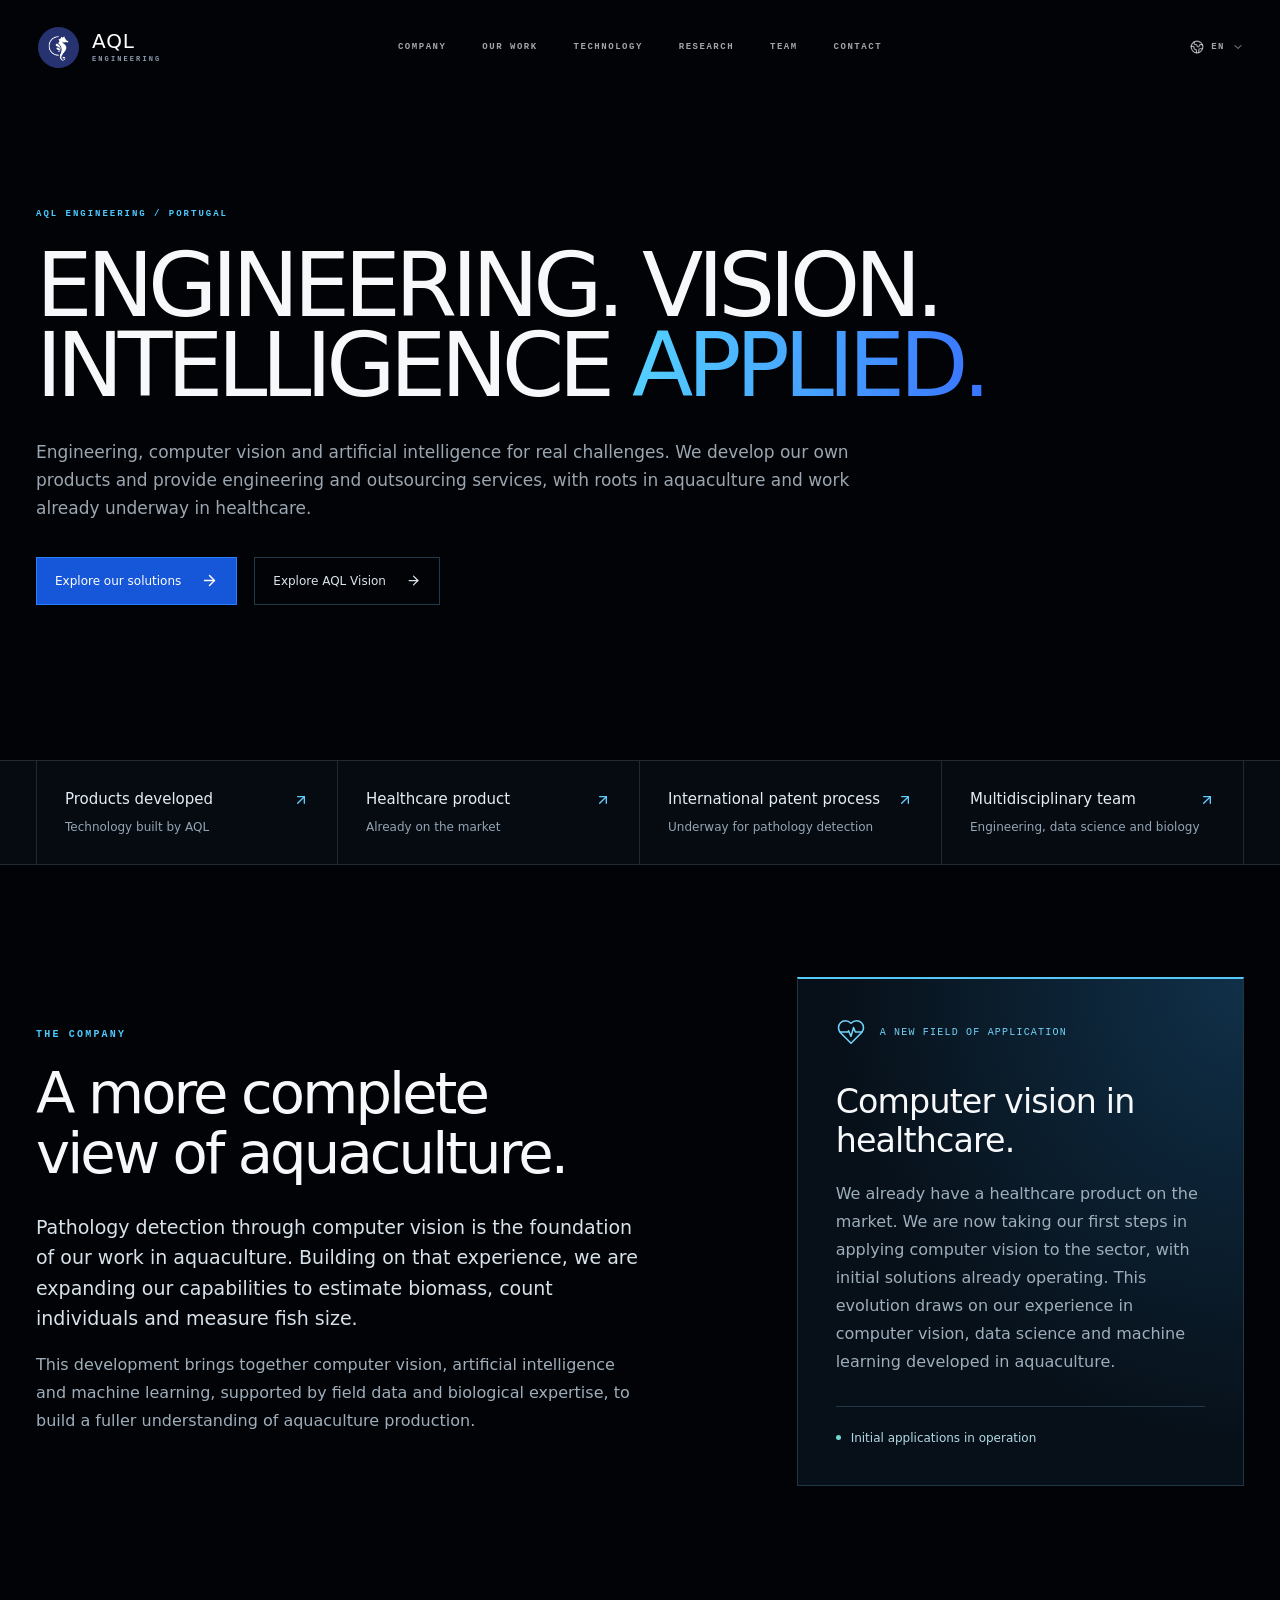
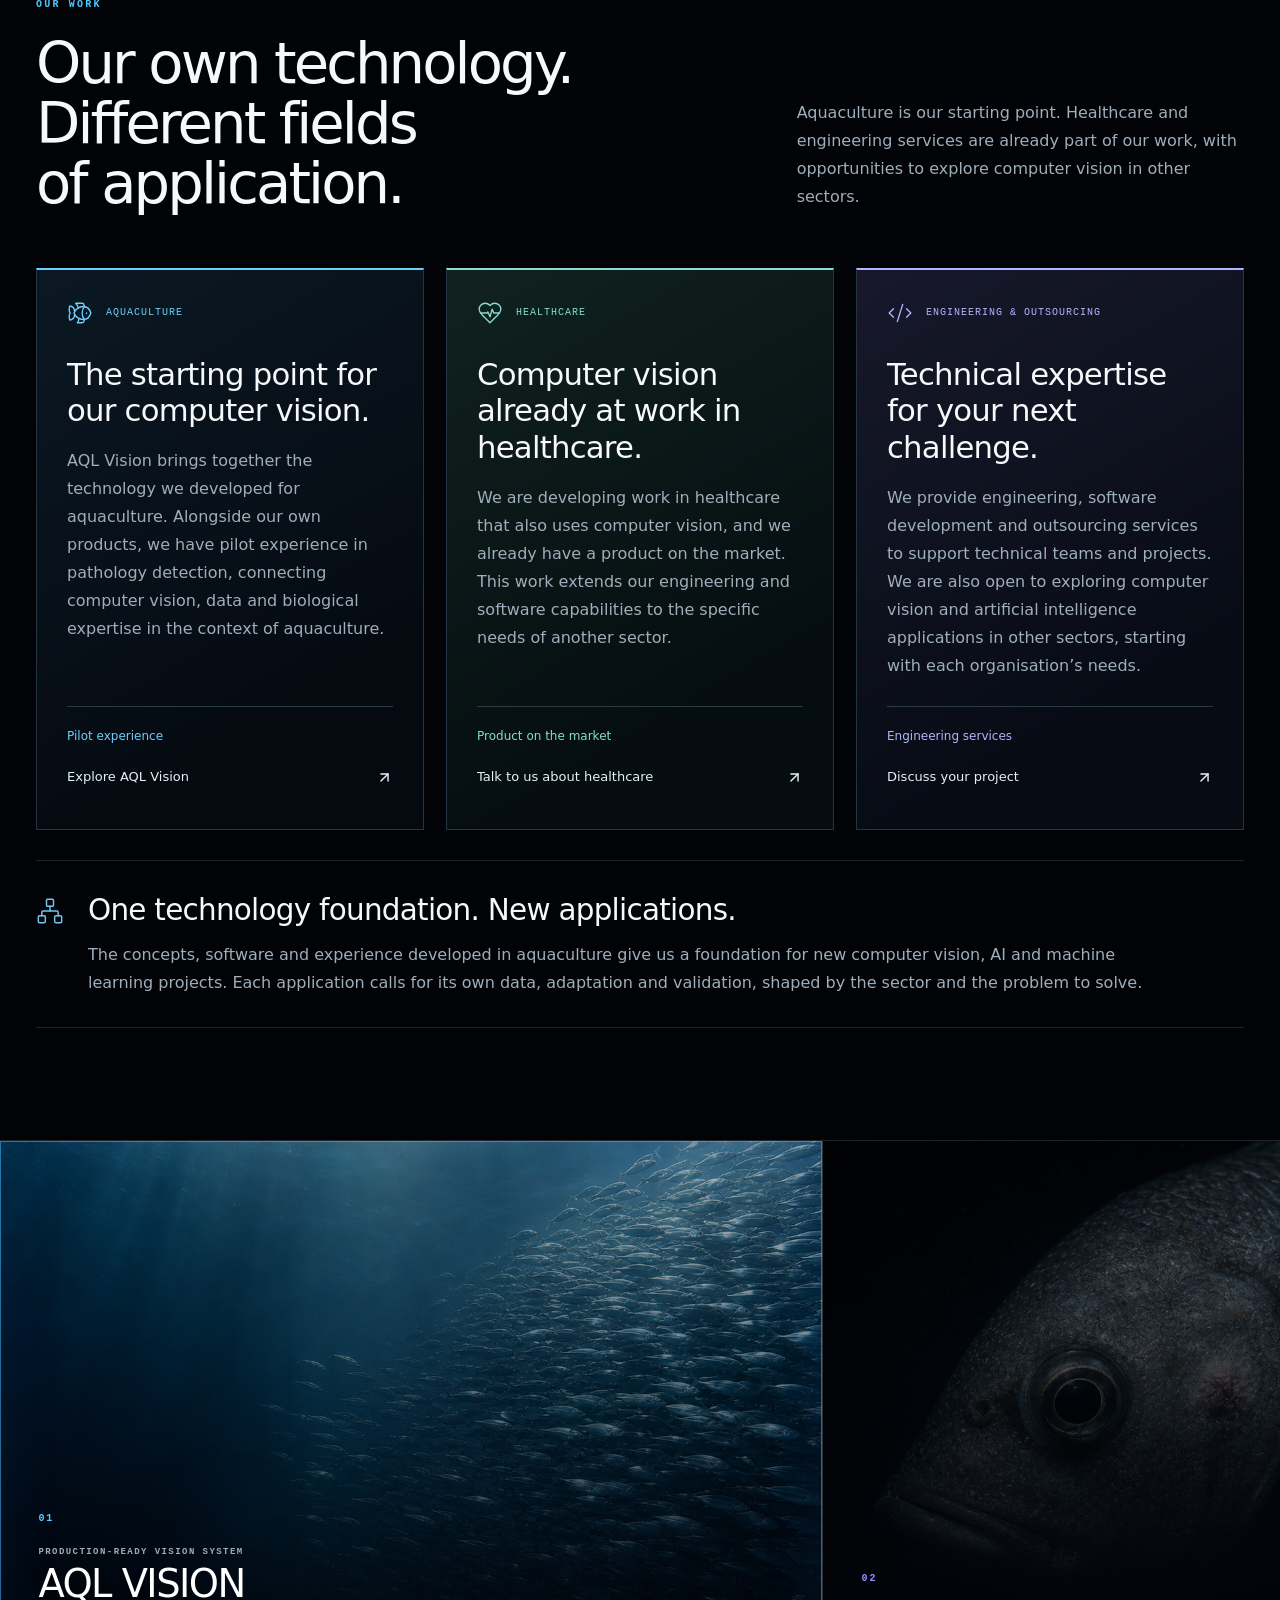
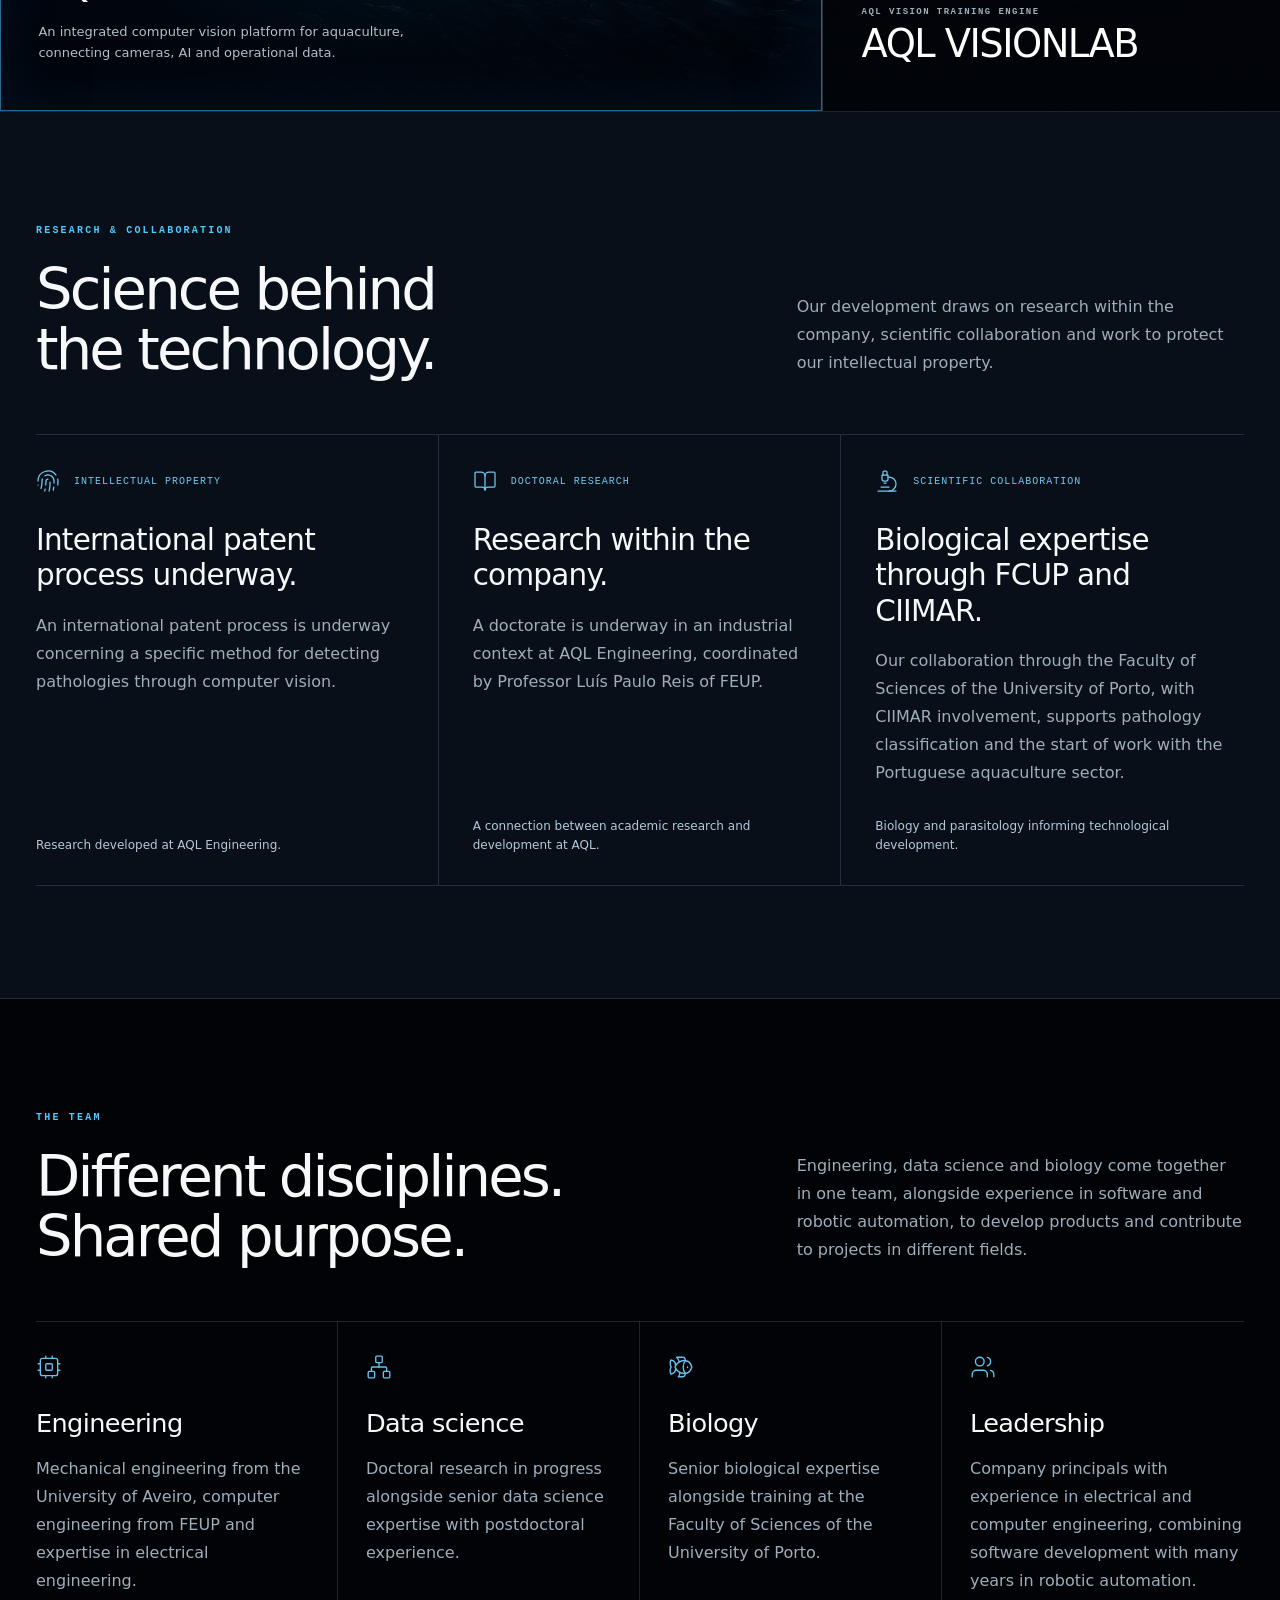
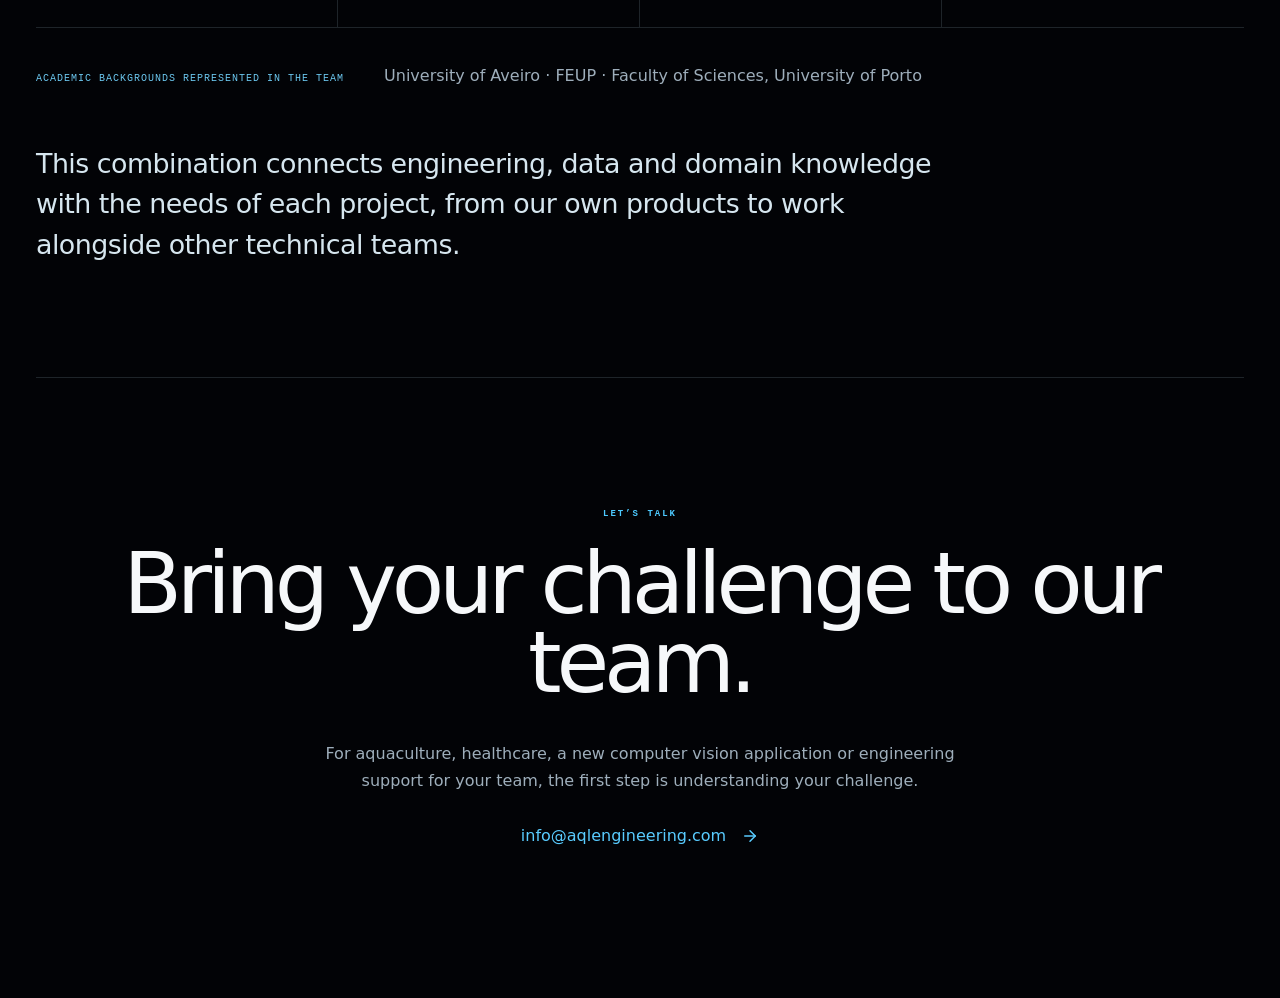
==== index.html @ 5f1555dc "Remove overlapping extra legal footer from corporate site" ====
<!DOCTYPE html>
  <html lang="en">
    <head>
      <meta name="google-site-verification" content="tLPX7yeK-CMK9O_35oMEgnLFLPiJkZXHXKJx8gggo8U" />
      <link rel="icon" type="image/png" href="/assets/favicon.png" />
      <meta charset="UTF-8" />
      <meta name="viewport" content="width=device-width, initial-scale=1.0" />
      <title>AQL Engineering</title>
      <script type="module" crossorigin src="/assets/index-CbgAPFxR.js"></script>
      <link rel="stylesheet" crossorigin href="/assets/index-i1bbOYEB.css">
    </head>

    <body>
      <div id="root"></div>
    </body>
  </html>
---- assets/index-i1bbOYEB.css ----
@import"https://fonts.googleapis.com/css2?family=Manrope:wght@400;500;600;700;800&display=swap";.product-site{--navy:#061a3b;--cyan:#08bcd4;--pale:#f4fbfd;min-height:100vh;background:#fff;color:var(--navy);font-family:Manrope,Arial,sans-serif;overflow:hidden}.product-site *{box-sizing:border-box}.product-site-header{height:112px;display:flex;align-items:center;gap:46px;padding:0 clamp(28px,5.2vw,80px);position:relative;z-index:20;background:#fffffff0;border-bottom:1px solid rgba(6,26,59,.05)}.product-brand{display:flex;align-items:center;gap:14px;text-decoration:none;color:var(--navy);white-space:nowrap}.product-brand img{width:auto;height:56px;max-width:245px}.lab-site .product-brand img{height:46px;width:46px}.product-brand span{font-size:27px;font-weight:500;letter-spacing:-1.2px}.product-brand b{font-weight:800}.product-site-header nav{display:flex;align-items:center;gap:38px;margin-left:auto}.product-site-header nav a{color:var(--navy);font-size:14px;font-weight:700;text-decoration:none}.product-header-actions{display:flex;gap:16px;align-items:center}.product-switch,.product-enter{height:50px;padding:0 22px;border-radius:9px;display:flex;align-items:center;gap:10px;text-decoration:none;font-size:13px;font-weight:700;white-space:nowrap}.product-switch{border:1px solid #d8e3ec;color:var(--navy);background:#fff}.product-enter{background:var(--navy);color:#fff}.product-enter:hover,.primary-action:hover{background:#0b2a58}.product-menu{display:none;border:0;background:none;color:var(--navy)}.fisio-hero,.lab-hero{min-height:730px;position:relative;display:flex;align-items:center;padding:66px clamp(28px,6.2vw,95px) 92px}.hero-copy{position:relative;z-index:5;width:min(550px,45vw)}.eyebrow{font-size:12px;font-weight:800;letter-spacing:.09em;color:var(--cyan);margin:0 0 25px}.hero-copy h1{font-size:clamp(53px,5.25vw,82px);line-height:.99;letter-spacing:-.055em;font-weight:500;margin:0}.hero-copy h1 em{font-style:normal;color:var(--cyan);font-weight:600}.headline-rule{width:64px;height:3px;background:var(--cyan);margin:28px 0}.lead{max-width:520px;font-size:17px;line-height:1.58;color:#304563;margin:0}.hero-actions{display:flex;align-items:center;gap:34px;margin-top:34px}.primary-action{display:inline-flex;align-items:center;gap:18px;background:var(--navy);color:#fff;border-radius:8px;padding:17px 23px;font-size:14px;font-weight:700;text-decoration:none}.text-action{display:inline-flex;align-items:center;gap:12px;color:#087f9d;border-bottom:1px solid var(--cyan);padding:13px 0 7px;text-decoration:none;font-size:14px;font-weight:700}.fisio-visual{position:absolute;inset:0 0 0 35%;z-index:1}.fisio-visual:after{content:"";position:absolute;inset:0;background:linear-gradient(90deg,#fff 2%,rgba(255,255,255,.98) 14%,rgba(255,255,255,.25) 43%,transparent 65%)}.fisio-visual img{width:100%;height:100%;object-fit:cover;object-position:56% center}.fisio-wave{position:absolute;z-index:3;right:-8%;bottom:-82px;width:78%;height:220px;border-radius:50% 0 0;background:var(--navy);transform:rotate(-5deg);box-shadow:0 -18px 0 var(--cyan)}.statement-strip{position:relative;z-index:6;min-height:190px;background:#fff;display:flex;align-items:center;gap:8vw;padding:38px clamp(28px,6.2vw,95px);border-bottom:1px solid #e3edf2}.statement-strip h2{font-size:27px;line-height:1.3;letter-spacing:-.035em;margin:0;min-width:370px}.inline-benefits{display:flex;flex:1;justify-content:space-between}.inline-benefits span{display:flex;align-items:center;gap:14px;font-size:13px;font-weight:700;padding:18px 2.8vw;border-left:1px solid #dbe5eb}.inline-benefits svg{color:var(--cyan);width:25px;height:25px}.product-detail{padding:110px clamp(28px,7vw,110px);display:grid;grid-template-columns:1.3fr 1fr;gap:10vw;align-items:start}.product-detail h2,.lab-statement h2{font-size:clamp(38px,4.2vw,64px);line-height:1.08;letter-spacing:-.05em;margin:0;font-weight:600}.detail-points{padding-top:42px}.detail-points p{display:flex;gap:16px;align-items:center;padding:18px 0;border-bottom:1px solid #d9e5eb;margin:0;font-size:15px;font-weight:600}.detail-points svg{width:20px;color:var(--cyan)}.light-detail{background:var(--pale)}.lab-hero{min-height:780px;padding-top:70px;background:#fff;align-items:flex-start}.lab-hero .hero-copy{padding-top:44px;width:min(510px,38vw)}.lab-hero .hero-copy h1{font-size:clamp(55px,5.2vw,80px)}.lab-visual{position:absolute;z-index:1;right:0;top:0;width:61%;height:690px;overflow:hidden;border-radius:48% 0 0}.lab-visual:after{content:"";position:absolute;inset:0;background:linear-gradient(90deg,#fff 0%,transparent 19%)}.lab-visual img{width:100%;height:100%;object-fit:cover;object-position:center}.pipeline{position:absolute;z-index:5;right:3.5%;bottom:32px;width:57%;display:flex;align-items:center;justify-content:center;color:var(--navy)}.pipeline span{display:flex;flex-direction:column;align-items:center;gap:9px;font-size:12px;font-weight:800;min-width:82px}.pipeline span i{display:grid;place-items:center;width:48px;height:48px;border-radius:50%;border:2px solid var(--cyan);background:#fff;color:#0799b6;box-shadow:0 8px 24px #031c3e29}.pipeline span svg{width:21px}.pipeline b{height:2px;background:var(--cyan);width:clamp(25px,4vw,70px)}.lab-statement{min-height:390px;padding:88px clamp(28px,6.2vw,95px);background:#f7fbfc;position:relative}.lab-statement:after{content:"";position:absolute;width:220px;height:140px;right:8%;top:90px;background-image:radial-gradient(#68d6e4 1.5px,transparent 1.5px);background-size:15px 15px;opacity:.35}.lab-statement a{display:inline-flex;align-items:center;gap:12px;margin-top:34px;color:#087f9d;font-weight:800;text-decoration:none}.lab-detail{background:var(--navy);color:#fff}.lab-detail .detail-points p{border-color:#ffffff24}.product-footer{min-height:92px;background:#03132d;color:#9bacc1;display:flex;align-items:center;justify-content:space-between;padding:0 clamp(28px,6.2vw,95px);font-size:12px}.product-footer a{color:#fff;text-decoration:none;display:flex;align-items:center;gap:12px;font-weight:700}.fisio-directory{position:relative;padding:120px clamp(28px,7vw,110px);background:#fff}.directory-heading{display:grid;grid-template-columns:1.1fr .8fr;gap:10vw;align-items:end;margin-bottom:58px}.directory-heading h2{font-size:clamp(46px,5.4vw,78px);line-height:1;letter-spacing:-.055em;font-weight:500;margin:0}.directory-heading h2 em{font-style:normal;color:var(--cyan)}.directory-heading>div:last-child>p{font-size:16px;line-height:1.7;color:#52657d;margin:0 0 22px}.directory-heading button{border:0;border-radius:8px;background:var(--navy);color:#fff;display:inline-flex;align-items:center;gap:10px;padding:14px 18px;font:700 13px Manrope,sans-serif;cursor:pointer}.directory-heading button:hover{background:#0b2a58}.directory-heading small{display:block;margin-top:10px;color:#a55b31}.directory-status{padding:70px 28px;border:1px solid #dce8ed;border-radius:16px;background:var(--pale);text-align:center;color:#607188}.directory-map{position:relative;height:440px;border:1px solid #d7e5ea;border-radius:22px;overflow:hidden;box-shadow:0 28px 70px #061a3b1a}.directory-map .leaflet-container{height:100%;width:100%;font-family:Manrope,sans-serif}.map-label{position:absolute;z-index:500;top:18px;left:18px;display:flex;align-items:center;gap:8px;padding:11px 14px;background:#fffffff0;border:1px solid #dbe8ed;border-radius:8px;color:var(--navy);font-size:12px;font-weight:800;box-shadow:0 8px 24px #061a3b1f}.directory-cards{display:grid;grid-template-columns:repeat(3,1fr);gap:22px;margin-top:28px}.directory-card{position:relative;min-height:315px;padding:28px;border:1px solid #dbe7ec;border-radius:18px;background:#fff;transition:transform .3s ease,box-shadow .3s ease,border-color .3s ease}.directory-card:hover{transform:translateY(-5px);border-color:#8bdce7;box-shadow:0 24px 60px #061a3b1a}.directory-avatar{width:72px;height:72px;border-radius:50%;overflow:hidden;background:#e7f7fa;color:var(--navy);display:grid;place-items:center;font-size:20px;font-weight:800}.directory-avatar img{width:100%;height:100%;object-fit:cover}.directory-card h3{margin:20px 0 7px;font-size:22px;letter-spacing:-.025em}.directory-location{display:flex;align-items:center;gap:6px;margin:0;color:#65758a;font-size:13px}.directory-location svg{color:var(--cyan);flex:none}.directory-location b{font-weight:700;color:#087f9d}.directory-tags{display:flex;flex-wrap:wrap;gap:7px;margin:20px 0}.directory-tags span{padding:7px 9px;border-radius:6px;background:#f1f7f9;color:#40546d;font-size:11px;font-weight:700}.directory-card>a{position:absolute;left:28px;bottom:25px;display:inline-flex;align-items:center;gap:7px;color:#087f9d;text-decoration:none;font-size:12px;font-weight:800;border-bottom:1px solid #8ddce6;padding-bottom:3px}@media(max-width:1050px){.product-site-header nav{display:none}.product-site-header nav.open{display:flex;position:absolute;top:100%;left:20px;right:20px;background:#fff;padding:24px;flex-direction:column;align-items:flex-start;box-shadow:0 18px 40px #04162f1f}.product-menu{display:block}.product-switch{display:none}.product-header-actions{margin-left:auto}.fisio-visual{left:45%}.lab-visual{width:55%;opacity:.9}.pipeline{width:53%}}.product-brand img{width:52px;height:52px;max-width:none}.product-brand em{font-style:normal;color:var(--cyan);font-weight:700}.lab-site{--navy:#07111d;--cyan:#67e8f9;background:#03070e;color:#f3f6fb;font-family:Inter,ui-sans-serif,system-ui,sans-serif}.lab-site .product-site-header{background:#03070e;border-color:#172132}.lab-site .product-brand,.lab-site .product-site-header nav a{color:#f3f6fb}.lab-site .product-brand em{color:#f3f6fb}.lab-site .product-enter{background:#67d8f5;color:#07111d}.lab-site .product-enter:hover,.lab-site .primary-action:hover{background:#8be7fa}.lab-site .lab-hero{min-height:690px;background:#03070e;padding-top:76px;padding-bottom:72px}.lab-site .lab-hero .hero-copy{width:min(540px,43vw);padding-top:18px}.lab-site .hero-copy h1{color:#f3f6fb;font-size:clamp(54px,5vw,78px);line-height:1.08}.lab-site .hero-copy h1 em{color:#67c9ee}.lab-site .eyebrow{color:#67e8f9;letter-spacing:.18em}.lab-site .lead{color:#aeb8c7;max-width:500px}.lab-site .primary-action{background:#67d8f5;color:#07111d}.lab-site .text-action{color:#a7dff0;border-color:#4bbad8}.lab-site .lab-visual{inset:0 0 0 32%;width:68%;height:100%;border-radius:0;opacity:.9}.lab-site .lab-visual:after{background:linear-gradient(90deg,#03070e,#03070eeb 13%,#03070e33 52%,#03070e40)}.lab-site .lab-visual img{object-position:center}.lab-steps{min-height:245px;padding:38px clamp(28px,5.5vw,84px);display:flex;align-items:center;gap:30px;background:#03070e;border-top:1px solid #1c2a3d;border-bottom:1px solid #1c2a3d}.lab-steps article{position:relative;display:grid;grid-template-columns:108px 1fr;align-items:center;gap:24px;flex:1}.lab-steps article>span{position:absolute;left:112px;top:-5px;color:#67e8f9;font-size:13px;font-weight:800;letter-spacing:.12em}.lab-steps article>i{width:102px;height:102px;border:1px solid #2e7896;border-radius:50%;display:grid;place-items:center;color:#d9f7ff;box-shadow:inset 0 0 0 8px #46b0d70a}.lab-steps article>i svg{width:32px;height:32px}.lab-steps h2{margin:18px 0 8px;color:#f3f6fb;font-size:25px}.lab-steps p{margin:0;color:#929eaf;font-size:13px;line-height:1.55}.lab-steps>b{color:#56758c}.lab-steps>b svg{width:34px}.lab-site .lab-detail{background:#07111d}.lab-site .lab-detail .eyebrow{color:#67e8f9}.lab-site .product-footer{background:#03070e}@media(max-width:1050px){.lab-steps{gap:16px}.lab-steps article{grid-template-columns:76px 1fr;gap:16px}.lab-steps article>i{width:72px;height:72px}.lab-steps article>span{left:82px}.lab-steps p{font-size:12px}}@media(max-width:760px){.lab-site .lab-hero .hero-copy{width:100%}.lab-site .lab-visual{inset:auto;width:calc(100% + 44px);height:410px;margin:34px -22px -80px}.lab-site .lab-visual:after{background:linear-gradient(180deg,#03070e 0%,transparent 28%,rgba(3,7,14,.15))}.lab-steps{display:block;padding:48px 22px}.lab-steps article{grid-template-columns:76px 1fr;padding:25px 0}.lab-steps article>span{left:90px;top:18px}.lab-steps>b{display:none}}@media(max-width:760px){.product-site-header{height:84px;padding:0 20px}.product-brand img{height:44px;max-width:170px}.product-brand span{font-size:19px}.lab-site .product-brand img{height:36px;width:36px}.product-enter{padding:0 15px;font-size:0}.product-enter svg{width:20px}.fisio-hero,.lab-hero{padding:56px 22px 80px;display:block;min-height:auto}.hero-copy,.lab-hero .hero-copy{width:100%;padding-top:0}.hero-copy h1,.lab-hero .hero-copy h1{font-size:52px}.lead{font-size:15px}.hero-actions{align-items:flex-start;flex-direction:column;gap:8px}.fisio-visual,.lab-visual{position:relative;inset:auto;width:calc(100% + 44px);height:390px;margin:35px -22px -80px;border-radius:0}.fisio-visual:after,.lab-visual:after{background:linear-gradient(180deg,#fff 0%,transparent 25%)}.fisio-wave{height:120px;bottom:-45px;width:110%}.statement-strip{display:block;padding:50px 22px}.statement-strip h2{min-width:0}.inline-benefits{flex-direction:column;margin-top:24px}.inline-benefits span{border-left:0;border-top:1px solid #dbe5eb;padding:16px 0}.product-detail{grid-template-columns:1fr;padding:75px 22px;gap:18px}.pipeline{position:relative;right:auto;bottom:auto;width:100%;padding:46px 0 0;overflow-x:auto;justify-content:flex-start}.pipeline b{min-width:24px}.pipeline span{min-width:75px}.lab-hero .lab-visual{margin-bottom:0}.lab-statement{padding:70px 22px}.product-footer{padding:25px 22px;gap:20px;flex-direction:column;align-items:flex-start}}@media(max-width:900px){.directory-cards{grid-template-columns:repeat(2,1fr)}.directory-heading{grid-template-columns:1fr;gap:28px}.directory-map{height:390px}}@media(max-width:760px){.fisio-directory{padding:82px 22px}.directory-heading h2{font-size:48px}.directory-cards{grid-template-columns:1fr}.directory-map{height:360px;border-radius:14px}.directory-card h3{margin-top:14px}}.directory-card{cursor:pointer}.directory-card:focus-visible{outline:3px solid rgba(8,188,212,.35);outline-offset:4px}.directory-details-link{position:absolute;left:28px;bottom:25px;display:inline-flex;align-items:center;gap:7px;color:#087f9d;font-size:12px;font-weight:800;border-bottom:1px solid #8ddce6;padding-bottom:3px}.clinic-modal-backdrop{position:fixed;inset:0;z-index:2000;display:grid;place-items:center;padding:22px;background:#04132bad;backdrop-filter:blur(8px)}.clinic-modal{width:min(680px,100%);max-height:calc(100vh - 44px);overflow:auto;border-radius:22px;background:#fff;box-shadow:0 30px 90px #04132b59}.clinic-modal-banner{position:relative;height:126px;background:linear-gradient(135deg,#08bcd4,#087f9d)}.clinic-modal-banner:before,.clinic-modal-banner:after{content:"";position:absolute;border-radius:50%;background:#ffffff29}.clinic-modal-banner:before{width:120px;height:120px;left:42px;top:-62px}.clinic-modal-banner:after{width:150px;height:150px;right:70px;bottom:-92px}.clinic-modal-close{position:absolute;z-index:1;right:18px;top:16px;width:44px;height:44px;border:0;border-radius:50%;display:grid;place-items:center;color:var(--navy);background:#ffffffeb;cursor:pointer}.clinic-modal-content{position:relative;padding:46px 28px 26px}.clinic-modal-avatar{position:absolute;left:28px;top:-42px;width:82px;height:82px;border:5px solid #fff;border-radius:50%;display:grid;place-items:center;background:#f0f7fa;color:var(--navy);font-size:20px;font-weight:800;box-shadow:0 8px 20px #061a3b24}.clinic-modal-content h3{margin:0 0 8px;font-size:27px;letter-spacing:-.03em}.clinic-modal-location{display:flex;align-items:flex-start;gap:7px;margin:0;color:#52657d;font-size:14px}.clinic-modal-location svg{flex:none;color:var(--cyan)}.clinic-modal-sections{display:grid;grid-template-columns:1fr 1fr;gap:28px;margin:28px 0 20px}.clinic-modal-sections strong{display:block;color:#60738d;font-size:12px;text-transform:uppercase;letter-spacing:.06em}.clinic-modal-sections .directory-tags{margin:10px 0 0}.clinic-modal-sections p{margin:0;color:#607188;font-size:13px}.clinic-modal-contacts{display:grid;grid-template-columns:1fr 1fr;gap:10px;padding:16px;border-radius:15px;background:linear-gradient(135deg,#e9fbfd,#eef4fc)}.clinic-modal-contacts a{min-width:0;display:flex;align-items:center;gap:10px;padding:8px;color:#17304f;text-decoration:none;border-radius:9px;font-size:13px;font-weight:700;overflow-wrap:anywhere}.clinic-modal-contacts a:hover{background:#ffffffb3}.clinic-modal-contacts a:last-child:nth-child(odd){grid-column:1/-1}.clinic-modal-contacts svg{flex:none;color:#009fbd}.clinic-modal-contacts span{min-width:0}.clinic-modal-contacts small{display:block;margin-bottom:2px;color:#60738d;font-size:10px;font-weight:700;text-transform:uppercase}.clinic-modal-dismiss{width:100%;min-height:50px;margin-top:20px;border:0;border-radius:12px;background:var(--navy);color:#fff;font:800 14px Manrope,sans-serif;cursor:pointer}.clinic-modal-dismiss:hover{background:#0b2a58}@media(max-width:760px){.clinic-modal-backdrop{padding:10px}.clinic-modal{max-height:calc(100vh - 20px);border-radius:18px}.clinic-modal-banner{height:105px}.clinic-modal-content{padding:45px 20px 20px}.clinic-modal-avatar{left:20px}.clinic-modal-sections,.clinic-modal-contacts{grid-template-columns:1fr}.clinic-modal-contacts a:last-child:nth-child(odd){grid-column:auto}}.product-cinematic{position:relative;overflow:hidden;padding:130px clamp(28px,7vw,110px);isolation:isolate}.fisio-cinematic{background:radial-gradient(circle at 80% 15%,rgba(15,193,216,.2),transparent 30%),#061832;color:#fff}.lab-cinematic{background:radial-gradient(circle at 50% 45%,rgba(55,174,222,.16),transparent 35%),#02060c;color:#f5f8fb;border-top:1px solid #172132}.cinematic-heading{position:relative;z-index:3;display:grid;grid-template-columns:1.1fr .8fr;column-gap:10vw;align-items:end;margin-bottom:70px}.cinematic-heading .eyebrow{grid-column:1/-1}.cinematic-heading h2{font-size:clamp(46px,5.6vw,86px);line-height:1;letter-spacing:-.06em;margin:0;font-weight:500}.cinematic-heading h2 em{font-style:normal;color:var(--cyan)}.cinematic-heading>p:last-child{font-size:17px;line-height:1.65;color:#aab9cd;margin:0 0 8px}.product-screen{position:relative;z-index:3;width:min(1180px,92%);margin:auto;border:1px solid rgba(137,211,231,.3);border-radius:18px;overflow:hidden;background:#091221;box-shadow:0 50px 120px #0000008c,0 0 80px #22bedc1a;transform:perspective(1700px) rotateX(2deg)}.product-screen img{display:block;width:100%;height:auto}.screen-chrome{height:42px;display:flex;align-items:center;gap:7px;padding:0 16px;background:#111b2a;border-bottom:1px solid rgba(255,255,255,.08);color:#7f91a8;font-size:10px;letter-spacing:.1em;text-transform:uppercase}.screen-chrome i{display:block;width:7px;height:7px;border-radius:50%;background:#2d425c}.screen-chrome i:first-child{background:#37c9dc}.screen-chrome b{margin-left:10px;font-weight:700}.screen-glow{position:absolute;inset:auto 15% -1px;height:2px;background:#29d8e9;box-shadow:0 0 30px 8px #29d8e980}.cinematic-metrics{position:relative;z-index:3;display:grid;grid-template-columns:repeat(3,1fr);width:min(1100px,88%);margin:65px auto 0;border-top:1px solid rgba(255,255,255,.15)}.cinematic-metrics article{padding:30px 20px;display:flex;align-items:center;gap:25px;border-right:1px solid rgba(255,255,255,.12)}.cinematic-metrics article:last-child{border:0}.cinematic-metrics strong{font:500 12px/1 monospace;color:#4fe1ee}.cinematic-metrics span{display:flex;align-items:center;gap:12px;font-size:13px;font-weight:700}.cinematic-metrics svg{width:20px;color:#4fe1ee}.lab-grid{position:absolute;z-index:-1;inset:0;background-image:linear-gradient(rgba(82,194,235,.05) 1px,transparent 1px),linear-gradient(90deg,rgba(82,194,235,.05) 1px,transparent 1px);background-size:72px 72px;mask-image:linear-gradient(to bottom,transparent,#000 25%,#000 75%,transparent)}.lab-screen{width:min(1280px,96%);border-color:#67e8f945;transform:perspective(1800px) rotateX(2deg) rotateY(-1deg)}.model-rail{position:relative;z-index:3;width:min(1100px,90%);margin:70px auto 0;display:flex;align-items:center;justify-content:center}.model-rail span{display:flex;align-items:center;gap:10px;color:#d8f5fb;font:700 11px/1 Inter,sans-serif;letter-spacing:.12em}.model-rail span svg{width:20px;color:#67e8f9}.model-rail b{height:1px;flex:1;max-width:130px;margin:0 24px;background:linear-gradient(90deg,#2d6f89,#67e8f9);position:relative}.model-rail b:after{content:"";position:absolute;right:-2px;top:-3px;width:7px;height:7px;border-radius:50%;background:#67e8f9;box-shadow:0 0 12px #67e8f9}.fisio-product-story{position:relative;z-index:3;width:min(1280px,96%);margin:0 auto;display:grid;grid-template-columns:1.12fr .88fr;grid-template-rows:540px 430px 410px;gap:24px}.fisio-story-card{position:relative;overflow:hidden;border:1px solid rgba(154,221,235,.22);border-radius:24px;background:#091b35;box-shadow:0 34px 90px #00000047}.fisio-story-card:after{content:"";position:absolute;inset:auto 0 0;height:1px;background:linear-gradient(90deg,transparent,#35d3e5,transparent);opacity:.75}.story-copy{position:absolute;z-index:2;left:34px;top:30px;max-width:390px}.story-copy span{display:block;margin-bottom:14px;color:#5ce5ee;font:700 10px/1.1 monospace;letter-spacing:.15em}.story-copy h3{margin:0;color:#fff;font-size:clamp(25px,2.2vw,38px);font-weight:500;line-height:1.05;letter-spacing:-.045em}.story-copy p{max-width:350px;margin:14px 0 0;color:#9fb2c8;font-size:14px;line-height:1.55}.story-media{position:absolute;overflow:hidden}.story-media img{display:block;width:100%;height:100%;object-fit:cover}.story-agenda{grid-column:1/-1}.story-agenda .story-copy{top:36px}.story-agenda .story-media{inset:54px -7% -7% 31%;border-radius:18px 0 0;box-shadow:-25px 18px 55px #00000059}.story-agenda .story-media img{object-position:35% 20%}.story-clinical .story-copy,.story-evolution .story-copy{left:28px;top:26px}.story-clinical .story-media{inset:150px -19% -5% 24%;border-radius:16px 0 0}.story-clinical .story-media img{object-position:48% 28%;transform:scale(1.04)}.story-movement{background:#ecf4f6}.story-movement .story-copy{left:28px;top:26px;max-width:340px}.story-movement .story-copy h3{color:#071a36}.story-movement .story-copy p{color:#4e6278}.story-movement .story-copy span{color:#00aeca}.story-movement .story-media{inset:190px 0 0}.story-movement .story-media:after{content:"";position:absolute;inset:0;background:linear-gradient(180deg,#ecf4f6 0,transparent 28%)}.story-movement .story-media img{object-position:62% 48%}.story-evolution{grid-column:1/-1}.story-evolution .story-media{inset:34px -5% -12% 36%;border-radius:18px 0 0}.story-evolution .story-media img{object-position:52% 34%}@media(max-width:760px){.product-cinematic{padding:82px 22px}.cinematic-heading{display:block;margin-bottom:45px}.cinematic-heading h2{font-size:48px}.cinematic-heading>p:last-child{margin-top:25px}.product-screen{width:100%;border-radius:10px;transform:none}.screen-chrome{height:34px}.cinematic-metrics{width:100%;grid-template-columns:1fr;margin-top:40px}.cinematic-metrics article{border-right:0;border-bottom:1px solid rgba(255,255,255,.12)}.model-rail{width:100%;justify-content:flex-start;overflow-x:auto;padding-bottom:8px}.model-rail b{min-width:34px;margin:0 12px}.fisio-product-story{width:100%;display:flex;flex-direction:column}.fisio-story-card{min-height:470px;border-radius:18px}.story-copy{left:22px!important;right:22px;top:24px!important}.story-copy h3{font-size:30px}.story-copy p{font-size:13px}.story-agenda .story-media{inset:205px -65% 0 12%}.story-clinical .story-media{inset:205px -48% 0 5%}.story-movement .story-media{top:220px}.story-movement .story-media img{object-position:58% 50%}.story-evolution .story-media{inset:210px -55% 0 12%}}.story-agenda .story-copy{max-width:330px}.story-agenda .story-media{left:38%}@media(max-width:760px){.story-agenda .story-media{left:12%}}.lab-workflow-showcase{position:relative;z-index:3;width:min(1320px,96%);margin:0 auto}.lab-workflow-nav{display:grid;grid-template-columns:repeat(4,1fr);border:1px solid #1d2a3a;border-bottom:0;border-radius:20px 20px 0 0;overflow:hidden;background:#090f18}.lab-workflow-nav button{position:relative;display:flex;align-items:center;gap:13px;min-height:72px;padding:0 22px;border:0;border-right:1px solid #1d2a3a;background:transparent;color:#718096;text-align:left;cursor:pointer}.lab-workflow-nav button:last-child{border-right:0}.lab-workflow-nav button:after{content:"";position:absolute;left:0;right:100%;bottom:0;height:2px;background:#57d8f2;transition:right .45s ease}.lab-workflow-nav button.active{color:#eef8ff;background:#101a29}.lab-workflow-nav button.active:after{right:0}.lab-workflow-nav button b{font:700 10px/1 monospace;color:#4abfdf}.lab-workflow-nav button span{font-size:12px;font-weight:700}.lab-workflow-stage{position:relative;overflow:hidden;height:720px;border:1px solid #223148;border-radius:0 0 24px 24px;background:radial-gradient(circle at 74% 36%,rgba(28,100,188,.18),transparent 34%),#07101d;box-shadow:0 55px 130px #0000008c}.lab-workflow-copy{position:absolute;z-index:4;left:42px;top:38px;width:340px}.lab-workflow-copy>span{font:700 10px/1 monospace;letter-spacing:.14em;color:#67e8f9}.lab-workflow-copy h3{margin:13px 0 0;color:#fff;font-size:37px;font-weight:500;letter-spacing:-.04em}.lab-workflow-copy p{margin:13px 0 0;color:#91a4ba;font-size:14px;line-height:1.6}.lab-presence{position:absolute;z-index:5;right:30px;top:28px;display:flex;align-items:center}.lab-presence i{display:grid;place-items:center;width:34px;height:34px;margin-left:-7px;border:2px solid #07101d;border-radius:50%;background:#2468d7;color:#fff;font:700 9px/1 Inter,sans-serif;font-style:normal}.lab-presence i:nth-child(2){background:#8b5cf6}.lab-presence i:nth-child(3){background:#0da98d}.lab-presence span{margin-left:10px;color:#7f91a8;font-size:10px;font-weight:700}.lab-projects-mock{position:absolute;inset:190px 42px 38px;display:grid;grid-template-columns:repeat(3,1fr);gap:18px}.lab-projects-title{grid-column:1/-1;height:84px}.lab-projects-title small,.lab-projects-title strong,.lab-projects-title span{display:block}.lab-projects-title small{color:#6aaeff;font:700 10px/1 monospace;letter-spacing:.15em}.lab-projects-title strong{margin-top:10px;font-size:32px;color:#fff}.lab-projects-title span{margin-top:6px;color:#78899d;font-size:12px}.lab-projects-mock article{position:relative;padding:25px;border:1px solid #273346;border-radius:18px;background:linear-gradient(145deg,#151e2b,#0c131e);transition:transform .4s,border-color .4s}.lab-projects-mock article:hover{transform:translateY(-5px);border-color:#397ddc}.lab-projects-mock article em{font:700 9px/1 monospace;font-style:normal;letter-spacing:.13em;color:#4aa6ff}.lab-projects-mock article h4{margin:36px 0 0;color:#fff;font-size:20px;line-height:1.12}.lab-projects-mock article p{margin:10px 0;color:#8594a7;font-size:11px}.lab-projects-mock article b{position:absolute;left:25px;bottom:38px;color:#dceaff;font-size:11px}.lab-projects-mock article div{position:absolute;left:25px;right:25px;bottom:22px;height:4px;border-radius:5px;background:#1f2b3d;overflow:hidden}.lab-projects-mock article div span{display:block;width:76%;height:100%;background:linear-gradient(90deg,#2468ee,#55d9f4)}.lab-projects-mock article:nth-of-type(2) div span{width:88%;background:linear-gradient(90deg,#7849f6,#b276ff)}.lab-projects-mock article:nth-of-type(3) div span{width:61%;background:linear-gradient(90deg,#0ca98b,#5de3c3)}.lab-workflow-image{position:absolute;inset:162px 42px 36px;overflow:hidden;border:1px solid #26364d;border-radius:18px;background:#0b121d}.lab-workflow-image:after{content:"";position:absolute;inset:0;box-shadow:inset 0 0 80px #03070e80;pointer-events:none}.lab-workflow-image img{display:block;width:100%;height:100%;object-fit:cover;object-position:center;animation:lab-workflow-in .55s cubic-bezier(.2,.8,.2,1) both}.lab-action-toast{position:absolute;z-index:3;right:20px;bottom:18px;padding:12px 18px;border:1px solid rgba(95,224,242,.28);border-radius:12px;background:#050e1ce0;color:#dffcff;font-size:11px;font-weight:700;box-shadow:0 14px 35px #0006;backdrop-filter:blur(12px)}@keyframes lab-workflow-in{0%{opacity:0;transform:scale(1.025)}to{opacity:1;transform:scale(1)}}@media(max-width:760px){.lab-workflow-nav{grid-template-columns:1fr 1fr}.lab-workflow-nav button{min-height:60px;padding:0 12px}.lab-workflow-stage{height:670px}.lab-workflow-copy{left:20px;right:20px;top:26px;width:auto}.lab-workflow-copy h3{font-size:30px}.lab-presence{left:20px;right:auto;top:150px}.lab-projects-mock{inset:220px 18px 20px;display:flex;flex-direction:column}.lab-projects-title{display:none}.lab-projects-mock article{flex:1;padding:18px}.lab-projects-mock article h4{margin-top:18px;font-size:17px}.lab-projects-mock article b{left:18px;bottom:27px}.lab-projects-mock article div{left:18px;right:18px;bottom:15px}.lab-workflow-image{inset:220px 16px 20px}.lab-workflow-image img{object-position:center}.lab-action-toast{left:12px;right:12px;text-align:center}}.lab-workflow-image{top:230px}@media(max-width:760px){.lab-workflow-image{top:270px}}.scroll-reveal{opacity:0;transform:translate3d(0,42px,0) scale(.985);filter:blur(5px);transition:opacity .8s cubic-bezier(.2,.75,.2,1) var(--reveal-delay,0ms),transform .95s cubic-bezier(.16,1,.3,1) var(--reveal-delay,0ms),filter .7s ease var(--reveal-delay,0ms)}.scroll-reveal.is-visible{opacity:1;transform:translateZ(0) scale(1);filter:blur(0)}.fisio-story-card.scroll-reveal .story-media,.lab-workflow-showcase.scroll-reveal .lab-workflow-stage{transform:translate3d(0,28px,0) scale(1.025);transition:transform 1.15s cubic-bezier(.16,1,.3,1) calc(var(--reveal-delay,0ms) + .1s)}.fisio-story-card.scroll-reveal.is-visible .story-media,.lab-workflow-showcase.scroll-reveal.is-visible .lab-workflow-stage{transform:translateZ(0) scale(1)}@media(prefers-reduced-motion:reduce){.scroll-reveal,.scroll-reveal.is-visible,.fisio-story-card.scroll-reveal .story-media,.lab-workflow-showcase.scroll-reveal .lab-workflow-stage{opacity:1;transform:none;filter:none;transition:none}}.product-language{position:relative}.product-language>button{height:42px;display:flex;align-items:center;gap:7px;border:0;padding:0 8px;color:#8fa1b3;background:transparent;font:700 10px/1 Inter,sans-serif;cursor:pointer}.product-language>div{position:absolute;z-index:40;top:46px;right:0;display:grid;min-width:74px;border:1px solid #243247;background:#07111d;box-shadow:0 18px 40px #00000059}.product-language>div button{border:0;padding:10px;color:#91a4b8;background:transparent;font:700 10px Inter,sans-serif;cursor:pointer}.product-language>div button:hover{color:#fff;background:#67e8f91a}@media(max-width:760px){.product-language{display:none}}.lab-site .lab-visual img{object-position:68% center}/*! tailwindcss v4.1.12 | MIT License | https://tailwindcss.com */@layer properties{@supports (((-webkit-hyphens:none)) and (not (margin-trim:inline))) or ((-moz-orient:inline) and (not (color:rgb(from red r g b)))){*,:before,:after,::backdrop{--tw-translate-x:0;--tw-translate-y:0;--tw-translate-z:0;--tw-rotate-x:initial;--tw-rotate-y:initial;--tw-rotate-z:initial;--tw-skew-x:initial;--tw-skew-y:initial;--tw-space-y-reverse:0;--tw-space-x-reverse:0;--tw-border-style:solid;--tw-gradient-position:initial;--tw-gradient-from:#0000;--tw-gradient-via:#0000;--tw-gradient-to:#0000;--tw-gradient-stops:initial;--tw-gradient-via-stops:initial;--tw-gradient-from-position:0%;--tw-gradient-via-position:50%;--tw-gradient-to-position:100%;--tw-leading:initial;--tw-font-weight:initial;--tw-tracking:initial;--tw-ordinal:initial;--tw-slashed-zero:initial;--tw-numeric-figure:initial;--tw-numeric-spacing:initial;--tw-numeric-fraction:initial;--tw-shadow:0 0 #0000;--tw-shadow-color:initial;--tw-shadow-alpha:100%;--tw-inset-shadow:0 0 #0000;--tw-inset-shadow-color:initial;--tw-inset-shadow-alpha:100%;--tw-ring-color:initial;--tw-ring-shadow:0 0 #0000;--tw-inset-ring-color:initial;--tw-inset-ring-shadow:0 0 #0000;--tw-ring-inset:initial;--tw-ring-offset-width:0px;--tw-ring-offset-color:#fff;--tw-ring-offset-shadow:0 0 #0000;--tw-outline-style:solid;--tw-blur:initial;--tw-brightness:initial;--tw-contrast:initial;--tw-grayscale:initial;--tw-hue-rotate:initial;--tw-invert:initial;--tw-opacity:initial;--tw-saturate:initial;--tw-sepia:initial;--tw-drop-shadow:initial;--tw-drop-shadow-color:initial;--tw-drop-shadow-alpha:100%;--tw-drop-shadow-size:initial;--tw-backdrop-blur:initial;--tw-backdrop-brightness:initial;--tw-backdrop-contrast:initial;--tw-backdrop-grayscale:initial;--tw-backdrop-hue-rotate:initial;--tw-backdrop-invert:initial;--tw-backdrop-opacity:initial;--tw-backdrop-saturate:initial;--tw-backdrop-sepia:initial;--tw-duration:initial;--tw-ease:initial;--tw-scale-x:1;--tw-scale-y:1;--tw-scale-z:1;--tw-content:"";--tw-animation-delay:0s;--tw-animation-direction:normal;--tw-animation-duration:initial;--tw-animation-fill-mode:none;--tw-animation-iteration-count:1;--tw-enter-blur:0;--tw-enter-opacity:1;--tw-enter-rotate:0;--tw-enter-scale:1;--tw-enter-translate-x:0;--tw-enter-translate-y:0;--tw-exit-blur:0;--tw-exit-opacity:1;--tw-exit-rotate:0;--tw-exit-scale:1;--tw-exit-translate-x:0;--tw-exit-translate-y:0}}}@layer theme{:root,:host{--font-sans:ui-sans-serif,system-ui,sans-serif,"Apple Color Emoji","Segoe UI Emoji","Segoe UI Symbol","Noto Color Emoji";--font-mono:ui-monospace,SFMono-Regular,Menlo,Monaco,Consolas,"Liberation Mono","Courier New",monospace;--color-red-50:oklch(97.1% .013 17.38);--color-red-200:oklch(88.5% .062 18.334);--color-red-300:oklch(80.8% .114 19.571);--color-red-400:oklch(70.4% .191 22.216);--color-red-500:oklch(63.7% .237 25.331);--color-red-600:oklch(57.7% .245 27.325);--color-red-700:oklch(50.5% .213 27.518);--color-red-800:oklch(44.4% .177 26.899);--color-red-900:oklch(39.6% .141 25.723);--color-amber-50:oklch(98.7% .022 95.277);--color-amber-100:oklch(96.2% .059 95.617);--color-amber-200:oklch(92.4% .12 95.746);--color-amber-400:oklch(82.8% .189 84.429);--color-amber-500:oklch(76.9% .188 70.08);--color-amber-600:oklch(66.6% .179 58.318);--color-amber-700:oklch(55.5% .163 48.998);--color-amber-800:oklch(47.3% .137 46.201);--color-amber-900:oklch(41.4% .112 45.904);--color-amber-950:oklch(27.9% .077 45.635);--color-yellow-100:oklch(97.3% .071 103.193);--color-yellow-200:oklch(94.5% .129 101.54);--color-yellow-500:oklch(79.5% .184 86.047);--color-lime-100:oklch(96.7% .067 122.328);--color-lime-200:oklch(93.8% .127 124.321);--color-lime-300:oklch(89.7% .196 126.665);--color-lime-900:oklch(40.5% .101 131.063);--color-green-50:oklch(98.2% .018 155.826);--color-green-100:oklch(96.2% .044 156.743);--color-green-200:oklch(92.5% .084 155.995);--color-green-300:oklch(87.1% .15 154.449);--color-green-400:oklch(79.2% .209 151.711);--color-green-600:oklch(62.7% .194 149.214);--color-green-700:oklch(52.7% .154 150.069);--color-green-800:oklch(44.8% .119 151.328);--color-green-900:oklch(39.3% .095 152.535);--color-emerald-100:oklch(95% .052 163.051);--color-emerald-300:oklch(84.5% .143 164.978);--color-emerald-400:oklch(76.5% .177 163.223);--color-emerald-500:oklch(69.6% .17 162.48);--color-emerald-600:oklch(59.6% .145 163.225);--color-emerald-700:oklch(50.8% .118 165.612);--color-emerald-900:oklch(37.8% .077 168.94);--color-cyan-100:oklch(95.6% .045 203.388);--color-cyan-200:oklch(91.7% .08 205.041);--color-cyan-300:oklch(86.5% .127 207.078);--color-cyan-400:oklch(78.9% .154 211.53);--color-cyan-500:oklch(71.5% .143 215.221);--color-cyan-600:oklch(60.9% .126 221.723);--color-cyan-700:oklch(52% .105 223.128);--color-cyan-800:oklch(45% .085 224.283);--color-cyan-900:oklch(39.8% .07 227.392);--color-blue-50:oklch(97% .014 254.604);--color-blue-100:oklch(93.2% .032 255.585);--color-blue-300:oklch(80.9% .105 251.813);--color-blue-400:oklch(70.7% .165 254.624);--color-blue-500:oklch(62.3% .214 259.815);--color-blue-600:oklch(54.6% .245 262.881);--color-blue-700:oklch(48.8% .243 264.376);--color-blue-900:oklch(37.9% .146 265.522);--color-indigo-100:oklch(93% .034 272.788);--color-indigo-400:oklch(67.3% .182 276.935);--color-indigo-600:oklch(51.1% .262 276.966);--color-indigo-900:oklch(35.9% .144 278.697);--color-purple-50:oklch(97.7% .014 308.299);--color-purple-100:oklch(94.6% .033 307.174);--color-purple-200:oklch(90.2% .063 306.703);--color-purple-300:oklch(82.7% .119 306.383);--color-purple-400:oklch(71.4% .203 305.504);--color-purple-500:oklch(62.7% .265 303.9);--color-purple-600:oklch(55.8% .288 302.321);--color-purple-700:oklch(49.6% .265 301.924);--color-purple-900:oklch(38.1% .176 304.987);--color-rose-100:oklch(94.1% .03 12.58);--color-rose-400:oklch(71.2% .194 13.428);--color-rose-600:oklch(58.6% .253 17.585);--color-rose-900:oklch(41% .159 10.272);--color-slate-50:oklch(98.4% .003 247.858);--color-slate-100:oklch(96.8% .007 247.896);--color-slate-200:oklch(92.9% .013 255.508);--color-slate-400:oklch(70.4% .04 256.788);--color-slate-700:oklch(37.2% .044 257.287);--color-slate-800:oklch(27.9% .041 260.031);--color-slate-900:oklch(20.8% .042 265.755);--color-slate-950:oklch(12.9% .042 264.695);--color-gray-50:oklch(98.5% .002 247.839);--color-gray-100:oklch(96.7% .003 264.542);--color-gray-200:oklch(92.8% .006 264.531);--color-gray-300:oklch(87.2% .01 258.338);--color-gray-400:oklch(70.7% .022 261.325);--color-gray-500:oklch(55.1% .027 264.364);--color-gray-600:oklch(44.6% .03 256.802);--color-gray-700:oklch(37.3% .034 259.733);--color-gray-800:oklch(27.8% .033 256.848);--color-gray-900:oklch(21% .034 264.665);--color-zinc-200:oklch(92% .004 286.32);--color-zinc-400:oklch(70.5% .015 286.067);--color-zinc-500:oklch(55.2% .016 285.938);--color-zinc-700:oklch(37% .013 285.805);--color-zinc-800:oklch(27.4% .006 286.033);--color-zinc-950:oklch(14.1% .005 285.823);--color-black:#000;--color-white:#fff;--spacing:.25rem;--container-sm:24rem;--container-md:28rem;--container-lg:32rem;--container-2xl:42rem;--container-3xl:48rem;--container-5xl:64rem;--container-7xl:80rem;--text-xs:.75rem;--text-xs--line-height:calc(1/.75);--text-sm:.875rem;--text-sm--line-height:calc(1.25/.875);--text-base:1rem;--text-base--line-height: 1.5 ;--text-lg:1.125rem;--text-lg--line-height:calc(1.75/1.125);--text-xl:1.25rem;--text-xl--line-height:calc(1.75/1.25);--text-2xl:1.5rem;--text-2xl--line-height:calc(2/1.5);--text-3xl:1.875rem;--text-3xl--line-height: 1.2 ;--font-weight-normal:400;--font-weight-medium:500;--font-weight-semibold:600;--font-weight-bold:700;--tracking-tight:-.025em;--tracking-widest:.1em;--leading-relaxed:1.625;--radius-xs:.125rem;--radius-2xl:1rem;--radius-3xl:1.5rem;--ease-in-out:cubic-bezier(.4,0,.2,1);--animate-spin:spin 1s linear infinite;--animate-pulse:pulse 2s cubic-bezier(.4,0,.6,1)infinite;--blur-sm:8px;--blur-md:12px;--blur-xl:24px;--blur-2xl:40px;--blur-3xl:64px;--aspect-video:16/9;--default-transition-duration:.15s;--default-transition-timing-function:cubic-bezier(.4,0,.2,1);--default-font-family:var(--font-sans);--default-mono-font-family:var(--font-mono);--color-border:var(--border)}}@layer base{*,:after,:before,::backdrop{box-sizing:border-box;border:0 solid;margin:0;padding:0}::file-selector-button{box-sizing:border-box;border:0 solid;margin:0;padding:0}html,:host{-webkit-text-size-adjust:100%;tab-size:4;line-height:1.5;font-family:var(--default-font-family,ui-sans-serif,system-ui,sans-serif,"Apple Color Emoji","Segoe UI Emoji","Segoe UI Symbol","Noto Color Emoji");font-feature-settings:var(--default-font-feature-settings,normal);font-variation-settings:var(--default-font-variation-settings,normal);-webkit-tap-highlight-color:transparent}hr{height:0;color:inherit;border-top-width:1px}abbr:where([title]){-webkit-text-decoration:underline dotted;text-decoration:underline dotted}h1,h2,h3,h4,h5,h6{font-size:inherit;font-weight:inherit}a{color:inherit;-webkit-text-decoration:inherit;text-decoration:inherit}b,strong{font-weight:bolder}code,kbd,samp,pre{font-family:var(--default-mono-font-family,ui-monospace,SFMono-Regular,Menlo,Monaco,Consolas,"Liberation Mono","Courier New",monospace);font-feature-settings:var(--default-mono-font-feature-settings,normal);font-variation-settings:var(--default-mono-font-variation-settings,normal);font-size:1em}small{font-size:80%}sub,sup{vertical-align:baseline;font-size:75%;line-height:0;position:relative}sub{bottom:-.25em}sup{top:-.5em}table{text-indent:0;border-color:inherit;border-collapse:collapse}:-moz-focusring{outline:auto}progress{vertical-align:baseline}summary{display:list-item}ol,ul,menu{list-style:none}img,svg,video,canvas,audio,iframe,embed,object{vertical-align:middle;display:block}img,video{max-width:100%;height:auto}button,input,select,optgroup,textarea{font:inherit;font-feature-settings:inherit;font-variation-settings:inherit;letter-spacing:inherit;color:inherit;opacity:1;background-color:#0000;border-radius:0}::file-selector-button{font:inherit;font-feature-settings:inherit;font-variation-settings:inherit;letter-spacing:inherit;color:inherit;opacity:1;background-color:#0000;border-radius:0}:where(select:is([multiple],[size])) optgroup{font-weight:bolder}:where(select:is([multiple],[size])) optgroup option{padding-inline-start:20px}::file-selector-button{margin-inline-end:4px}::placeholder{opacity:1}@supports (not ((-webkit-appearance:-apple-pay-button))) or (contain-intrinsic-size:1px){::placeholder{color:currentColor}@supports (color:color-mix(in lab,red,red)){::placeholder{color:color-mix(in oklab,currentcolor 50%,transparent)}}}textarea{resize:vertical}::-webkit-search-decoration{-webkit-appearance:none}::-webkit-date-and-time-value{min-height:1lh;text-align:inherit}::-webkit-datetime-edit{display:inline-flex}::-webkit-datetime-edit-fields-wrapper{padding:0}::-webkit-datetime-edit{padding-block:0}::-webkit-datetime-edit-year-field{padding-block:0}::-webkit-datetime-edit-month-field{padding-block:0}::-webkit-datetime-edit-day-field{padding-block:0}::-webkit-datetime-edit-hour-field{padding-block:0}::-webkit-datetime-edit-minute-field{padding-block:0}::-webkit-datetime-edit-second-field{padding-block:0}::-webkit-datetime-edit-millisecond-field{padding-block:0}::-webkit-datetime-edit-meridiem-field{padding-block:0}::-webkit-calendar-picker-indicator{line-height:1}:-moz-ui-invalid{box-shadow:none}button,input:where([type=button],[type=reset],[type=submit]){appearance:button}::file-selector-button{appearance:button}::-webkit-inner-spin-button{height:auto}::-webkit-outer-spin-button{height:auto}[hidden]:where(:not([hidden=until-found])){display:none!important}*{border-color:var(--border);outline-color:var(--ring)}@supports (color:color-mix(in lab,red,red)){*{outline-color:color-mix(in oklab,var(--ring)50%,transparent)}}body{background-color:var(--background);color:var(--foreground)}:where(:not(:has([class*=" text-"]),:not(:has([class^=text-])))) h1{font-size:var(--text-2xl);font-weight:var(--font-weight-medium);line-height:1.5}:where(:not(:has([class*=" text-"]),:not(:has([class^=text-])))) h2{font-size:var(--text-xl);font-weight:var(--font-weight-medium);line-height:1.5}:where(:not(:has([class*=" text-"]),:not(:has([class^=text-])))) h3{font-size:var(--text-lg);font-weight:var(--font-weight-medium);line-height:1.5}:where(:not(:has([class*=" text-"]),:not(:has([class^=text-])))) h4{font-size:var(--text-base);font-weight:var(--font-weight-medium);line-height:1.5}:where(:not(:has([class*=" text-"]),:not(:has([class^=text-])))) p{font-size:var(--text-base);font-weight:var(--font-weight-normal);line-height:1.5}:where(:not(:has([class*=" text-"]),:not(:has([class^=text-])))) label,:where(:not(:has([class*=" text-"]),:not(:has([class^=text-])))) button{font-size:var(--text-base);font-weight:var(--font-weight-medium);line-height:1.5}:where(:not(:has([class*=" text-"]),:not(:has([class^=text-])))) input{font-size:var(--text-base);font-weight:var(--font-weight-normal);line-height:1.5}html,body,#root{height:100%;min-height:100vh;margin:0}}@layer components;@layer utilities{.\@container\/card-header{container:card-header/inline-size}.pointer-events-none{pointer-events:none}.invisible{visibility:hidden}.visible{visibility:visible}.sr-only{clip:rect(0,0,0,0);white-space:nowrap;border-width:0;width:1px;height:1px;margin:-1px;padding:0;position:absolute;overflow:hidden}.absolute{position:absolute}.fixed{position:fixed}.relative{position:relative}.inset-0{inset:calc(var(--spacing)*0)}.inset-x-0{inset-inline:calc(var(--spacing)*0)}.inset-x-8{inset-inline:calc(var(--spacing)*8)}.inset-y-0{inset-block:calc(var(--spacing)*0)}.inset-y-6{inset-block:calc(var(--spacing)*6)}.-top-12{top:calc(var(--spacing)*-12)}.top-0{top:calc(var(--spacing)*0)}.top-1\.5{top:calc(var(--spacing)*1.5)}.top-1\/2{top:50%}.top-3{top:calc(var(--spacing)*3)}.top-3\.5{top:calc(var(--spacing)*3.5)}.top-4{top:calc(var(--spacing)*4)}.top-5{top:calc(var(--spacing)*5)}.top-7{top:calc(var(--spacing)*7)}.top-8{top:calc(var(--spacing)*8)}.top-10{top:calc(var(--spacing)*10)}.top-24{top:calc(var(--spacing)*24)}.top-40{top:calc(var(--spacing)*40)}.top-52{top:calc(var(--spacing)*52)}.top-\[1px\]{top:1px}.top-\[50\%\]{top:50%}.top-\[58px\]{top:58px}.top-\[60\%\]{top:60%}.top-\[94px\]{top:94px}.top-\[206px\]{top:206px}.top-full{top:100%}.-right-1{right:calc(var(--spacing)*-1)}.-right-12{right:calc(var(--spacing)*-12)}.right-0{right:calc(var(--spacing)*0)}.right-1{right:calc(var(--spacing)*1)}.right-2{right:calc(var(--spacing)*2)}.right-3{right:calc(var(--spacing)*3)}.right-4{right:calc(var(--spacing)*4)}.right-5{right:calc(var(--spacing)*5)}.right-7{right:calc(var(--spacing)*7)}.right-8{right:calc(var(--spacing)*8)}.right-10{right:calc(var(--spacing)*10)}.-bottom-2{bottom:calc(var(--spacing)*-2)}.-bottom-12{bottom:calc(var(--spacing)*-12)}.bottom-0{bottom:calc(var(--spacing)*0)}.bottom-4{bottom:calc(var(--spacing)*4)}.bottom-5{bottom:calc(var(--spacing)*5)}.bottom-6{bottom:calc(var(--spacing)*6)}.bottom-10{bottom:calc(var(--spacing)*10)}.-left-5{left:calc(var(--spacing)*-5)}.-left-12{left:calc(var(--spacing)*-12)}.left-0{left:calc(var(--spacing)*0)}.left-1{left:calc(var(--spacing)*1)}.left-1\/2{left:50%}.left-2{left:calc(var(--spacing)*2)}.left-3{left:calc(var(--spacing)*3)}.left-4{left:calc(var(--spacing)*4)}.left-5{left:calc(var(--spacing)*5)}.left-6{left:calc(var(--spacing)*6)}.left-14{left:calc(var(--spacing)*14)}.left-24{left:calc(var(--spacing)*24)}.left-28{left:calc(var(--spacing)*28)}.left-\[50\%\]{left:50%}.left-\[58px\]{left:58px}.left-\[66px\]{left:66px}.left-\[72px\]{left:72px}.left-\[112px\]{left:112px}.left-\[250px\]{left:250px}.isolate{isolation:isolate}.z-10{z-index:10}.z-20{z-index:20}.z-50{z-index:50}.z-\[1\]{z-index:1}.z-\[5\]{z-index:5}.col-span-2{grid-column:span 2/span 2}.col-span-3{grid-column:span 3/span 3}.col-start-2{grid-column-start:2}.row-span-2{grid-row:span 2/span 2}.row-start-1{grid-row-start:1}.container{width:100%}@media(min-width:40rem){.container{max-width:40rem}}@media(min-width:48rem){.container{max-width:48rem}}@media(min-width:64rem){.container{max-width:64rem}}@media(min-width:80rem){.container{max-width:80rem}}@media(min-width:96rem){.container{max-width:96rem}}.m-2{margin:calc(var(--spacing)*2)}.-mx-1{margin-inline:calc(var(--spacing)*-1)}.mx-2{margin-inline:calc(var(--spacing)*2)}.mx-3\.5{margin-inline:calc(var(--spacing)*3.5)}.mx-auto{margin-inline:auto}.my-0\.5{margin-block:calc(var(--spacing)*.5)}.my-1{margin-block:calc(var(--spacing)*1)}.-mt-4{margin-top:calc(var(--spacing)*-4)}.mt-0\.5{margin-top:calc(var(--spacing)*.5)}.mt-1{margin-top:calc(var(--spacing)*1)}.mt-1\.5{margin-top:calc(var(--spacing)*1.5)}.mt-2{margin-top:calc(var(--spacing)*2)}.mt-3{margin-top:calc(var(--spacing)*3)}.mt-4{margin-top:calc(var(--spacing)*4)}.mt-6{margin-top:calc(var(--spacing)*6)}.mt-8{margin-top:calc(var(--spacing)*8)}.mt-auto{margin-top:auto}.mb-1{margin-bottom:calc(var(--spacing)*1)}.mb-2{margin-bottom:calc(var(--spacing)*2)}.mb-3{margin-bottom:calc(var(--spacing)*3)}.mb-4{margin-bottom:calc(var(--spacing)*4)}.mb-5{margin-bottom:calc(var(--spacing)*5)}.mb-6{margin-bottom:calc(var(--spacing)*6)}.mb-7{margin-bottom:calc(var(--spacing)*7)}.mb-8{margin-bottom:calc(var(--spacing)*8)}.mb-12{margin-bottom:calc(var(--spacing)*12)}.mb-16{margin-bottom:calc(var(--spacing)*16)}.mb-20{margin-bottom:calc(var(--spacing)*20)}.-ml-4{margin-left:calc(var(--spacing)*-4)}.ml-1{margin-left:calc(var(--spacing)*1)}.ml-auto{margin-left:auto}.line-clamp-1{-webkit-line-clamp:1;-webkit-box-orient:vertical;display:-webkit-box;overflow:hidden}.block{display:block}.flex{display:flex}.grid{display:grid}.hidden{display:none}.inline-block{display:inline-block}.inline-flex{display:inline-flex}.table{display:table}.table-caption{display:table-caption}.table-cell{display:table-cell}.table-row{display:table-row}.field-sizing-content{field-sizing:content}.aspect-square{aspect-ratio:1}.aspect-video{aspect-ratio:var(--aspect-video)}.size-2{width:calc(var(--spacing)*2);height:calc(var(--spacing)*2)}.size-2\.5{width:calc(var(--spacing)*2.5);height:calc(var(--spacing)*2.5)}.size-3{width:calc(var(--spacing)*3);height:calc(var(--spacing)*3)}.size-3\.5{width:calc(var(--spacing)*3.5);height:calc(var(--spacing)*3.5)}.size-4{width:calc(var(--spacing)*4);height:calc(var(--spacing)*4)}.size-7{width:calc(var(--spacing)*7);height:calc(var(--spacing)*7)}.size-8{width:calc(var(--spacing)*8);height:calc(var(--spacing)*8)}.size-9{width:calc(var(--spacing)*9);height:calc(var(--spacing)*9)}.size-10{width:calc(var(--spacing)*10);height:calc(var(--spacing)*10)}.size-full{width:100%;height:100%}.h-1\.5{height:calc(var(--spacing)*1.5)}.h-2{height:calc(var(--spacing)*2)}.h-2\.5{height:calc(var(--spacing)*2.5)}.h-3{height:calc(var(--spacing)*3)}.h-4{height:calc(var(--spacing)*4)}.h-5{height:calc(var(--spacing)*5)}.h-7{height:calc(var(--spacing)*7)}.h-8{height:calc(var(--spacing)*8)}.h-9{height:calc(var(--spacing)*9)}.h-10{height:calc(var(--spacing)*10)}.h-11{height:calc(var(--spacing)*11)}.h-12{height:calc(var(--spacing)*12)}.h-14{height:calc(var(--spacing)*14)}.h-16{height:calc(var(--spacing)*16)}.h-24{height:calc(var(--spacing)*24)}.h-32{height:calc(var(--spacing)*32)}.h-48{height:calc(var(--spacing)*48)}.h-\[1\.15rem\]{height:1.15rem}.h-\[74px\]{height:74px}.h-\[90px\]{height:90px}.h-\[162px\]{height:162px}.h-\[270px\]{height:270px}.h-\[320px\]{height:320px}.h-\[400px\]{height:400px}.h-\[calc\(100\%-1px\)\]{height:calc(100% - 1px)}.h-\[var\(--radix-navigation-menu-viewport-height\)\]{height:var(--radix-navigation-menu-viewport-height)}.h-\[var\(--radix-select-trigger-height\)\]{height:var(--radix-select-trigger-height)}.h-auto{height:auto}.h-full{height:100%}.h-px{height:1px}.h-svh{height:100svh}.max-h-\(--radix-context-menu-content-available-height\){max-height:var(--radix-context-menu-content-available-height)}.max-h-\(--radix-dropdown-menu-content-available-height\){max-height:var(--radix-dropdown-menu-content-available-height)}.max-h-\(--radix-select-content-available-height\){max-height:var(--radix-select-content-available-height)}.max-h-\[300px\]{max-height:300px}.min-h-0{min-height:calc(var(--spacing)*0)}.min-h-4{min-height:calc(var(--spacing)*4)}.min-h-16{min-height:calc(var(--spacing)*16)}.min-h-\[430px\]{min-height:430px}.min-h-svh{min-height:100svh}.w-\(--sidebar-width\){width:var(--sidebar-width)}.w-0{width:calc(var(--spacing)*0)}.w-1{width:calc(var(--spacing)*1)}.w-1\.5{width:calc(var(--spacing)*1.5)}.w-2{width:calc(var(--spacing)*2)}.w-2\.5{width:calc(var(--spacing)*2.5)}.w-3{width:calc(var(--spacing)*3)}.w-3\/4{width:75%}.w-4{width:calc(var(--spacing)*4)}.w-5{width:calc(var(--spacing)*5)}.w-7{width:calc(var(--spacing)*7)}.w-8{width:calc(var(--spacing)*8)}.w-9{width:calc(var(--spacing)*9)}.w-10{width:calc(var(--spacing)*10)}.w-12{width:calc(var(--spacing)*12)}.w-14{width:calc(var(--spacing)*14)}.w-24{width:calc(var(--spacing)*24)}.w-40{width:calc(var(--spacing)*40)}.w-64{width:calc(var(--spacing)*64)}.w-72{width:calc(var(--spacing)*72)}.w-\[88\%\]{width:88%}.w-\[90\%\]{width:90%}.w-\[100px\]{width:100px}.w-\[106px\]{width:106px}.w-\[150px\]{width:150px}.w-\[260px\]{width:260px}.w-\[292px\]{width:292px}.w-\[330px\]{width:330px}.w-auto{width:auto}.w-fit{width:fit-content}.w-full{width:100%}.w-max{width:max-content}.w-px{width:1px}.max-w-\(--skeleton-width\){max-width:var(--skeleton-width)}.max-w-2xl{max-width:var(--container-2xl)}.max-w-3xl{max-width:var(--container-3xl)}.max-w-5xl{max-width:var(--container-5xl)}.max-w-7xl{max-width:var(--container-7xl)}.max-w-\[620px\]{max-width:620px}.max-w-\[700px\]{max-width:700px}.max-w-\[calc\(100\%-2rem\)\]{max-width:calc(100% - 2rem)}.max-w-max{max-width:max-content}.max-w-md{max-width:var(--container-md)}.min-w-0{min-width:calc(var(--spacing)*0)}.min-w-5{min-width:calc(var(--spacing)*5)}.min-w-8{min-width:calc(var(--spacing)*8)}.min-w-9{min-width:calc(var(--spacing)*9)}.min-w-10{min-width:calc(var(--spacing)*10)}.min-w-\[8rem\]{min-width:8rem}.min-w-\[12rem\]{min-width:12rem}.min-w-\[var\(--radix-select-trigger-width\)\]{min-width:var(--radix-select-trigger-width)}.flex-1{flex:1}.flex-shrink-0,.shrink-0{flex-shrink:0}.grow{flex-grow:1}.grow-0{flex-grow:0}.basis-full{flex-basis:100%}.caption-bottom{caption-side:bottom}.border-collapse{border-collapse:collapse}.origin-\(--radix-context-menu-content-transform-origin\){transform-origin:var(--radix-context-menu-content-transform-origin)}.origin-\(--radix-dropdown-menu-content-transform-origin\){transform-origin:var(--radix-dropdown-menu-content-transform-origin)}.origin-\(--radix-hover-card-content-transform-origin\){transform-origin:var(--radix-hover-card-content-transform-origin)}.origin-\(--radix-menubar-content-transform-origin\){transform-origin:var(--radix-menubar-content-transform-origin)}.origin-\(--radix-popover-content-transform-origin\){transform-origin:var(--radix-popover-content-transform-origin)}.origin-\(--radix-select-content-transform-origin\){transform-origin:var(--radix-select-content-transform-origin)}.origin-\(--radix-tooltip-content-transform-origin\){transform-origin:var(--radix-tooltip-content-transform-origin)}.origin-top{transform-origin:top}.-translate-x-1\/2{--tw-translate-x: -50% ;translate:var(--tw-translate-x)var(--tw-translate-y)}.-translate-x-px{--tw-translate-x:-1px;translate:var(--tw-translate-x)var(--tw-translate-y)}.translate-x-\[-50\%\]{--tw-translate-x:-50%;translate:var(--tw-translate-x)var(--tw-translate-y)}.translate-x-px{--tw-translate-x:1px;translate:var(--tw-translate-x)var(--tw-translate-y)}.-translate-y-1\/2{--tw-translate-y: -50% ;translate:var(--tw-translate-x)var(--tw-translate-y)}.translate-y-0\.5{--tw-translate-y:calc(var(--spacing)*.5);translate:var(--tw-translate-x)var(--tw-translate-y)}.translate-y-\[-50\%\]{--tw-translate-y:-50%;translate:var(--tw-translate-x)var(--tw-translate-y)}.translate-y-\[calc\(-50\%_-_2px\)\]{--tw-translate-y: calc(-50% - 2px) ;translate:var(--tw-translate-x)var(--tw-translate-y)}.rotate-45{rotate:45deg}.rotate-90{rotate:90deg}.rotate-\[-90deg\]{rotate:-90deg}.\[transform\:rotateX\(-90deg\)_translateZ\(0\)\]{transform:rotateX(-90deg)translateZ(0)}.\[transform\:rotateY\(76deg\)_translateZ\(8px\)\]{transform:rotateY(76deg)translateZ(8px)}.\[transform\:translateZ\(-20px\)\]{transform:translateZ(-20px)}.\[transform\:translateZ\(0\)\]{transform:translateZ(0)}.transform{transform:var(--tw-rotate-x,)var(--tw-rotate-y,)var(--tw-rotate-z,)var(--tw-skew-x,)var(--tw-skew-y,)}.animate-caret-blink{animation:1.25s ease-out infinite caret-blink}.animate-in{animation:enter var(--tw-animation-duration,var(--tw-duration,.15s))var(--tw-ease,ease)var(--tw-animation-delay,0s)var(--tw-animation-iteration-count,1)var(--tw-animation-direction,normal)var(--tw-animation-fill-mode,none)}.animate-pulse{animation:var(--animate-pulse)}.animate-spin{animation:var(--animate-spin)}.cursor-default{cursor:default}.touch-none{touch-action:none}.resize{resize:both}.resize-none{resize:none}.scroll-my-1{scroll-margin-block:calc(var(--spacing)*1)}.scroll-py-1{scroll-padding-block:calc(var(--spacing)*1)}.list-none{list-style-type:none}.auto-rows-min{grid-auto-rows:min-content}.\[grid-template-columns\:repeat\(14\,minmax\(0\,1fr\)\)\]{grid-template-columns:repeat(14,minmax(0,1fr))}.\[grid-template-columns\:repeat\(16\,minmax\(0\,1fr\)\)\]{grid-template-columns:repeat(16,minmax(0,1fr))}.\[grid-template-columns\:repeat\(20\,minmax\(0\,1fr\)\)\]{grid-template-columns:repeat(20,minmax(0,1fr))}.grid-cols-3{grid-template-columns:repeat(3,minmax(0,1fr))}.grid-cols-5{grid-template-columns:repeat(5,minmax(0,1fr))}.grid-cols-\[0_1fr\]{grid-template-columns:0 1fr}.grid-rows-\[auto_auto\]{grid-template-rows:auto auto}.flex-col{flex-direction:column}.flex-col-reverse{flex-direction:column-reverse}.flex-row{flex-direction:row}.flex-wrap{flex-wrap:wrap}.items-center{align-items:center}.items-end{align-items:flex-end}.items-start{align-items:flex-start}.items-stretch{align-items:stretch}.justify-between{justify-content:space-between}.justify-center{justify-content:center}.justify-items-start{justify-items:start}.gap-1{gap:calc(var(--spacing)*1)}.gap-1\.5{gap:calc(var(--spacing)*1.5)}.gap-2{gap:calc(var(--spacing)*2)}.gap-3{gap:calc(var(--spacing)*3)}.gap-4{gap:calc(var(--spacing)*4)}.gap-6{gap:calc(var(--spacing)*6)}.gap-8{gap:calc(var(--spacing)*8)}.gap-10{gap:calc(var(--spacing)*10)}.gap-12{gap:calc(var(--spacing)*12)}:where(.space-y-2>:not(:last-child)){--tw-space-y-reverse:0;margin-block-start:calc(calc(var(--spacing)*2)*var(--tw-space-y-reverse));margin-block-end:calc(calc(var(--spacing)*2)*calc(1 - var(--tw-space-y-reverse)))}:where(.space-y-4>:not(:last-child)){--tw-space-y-reverse:0;margin-block-start:calc(calc(var(--spacing)*4)*var(--tw-space-y-reverse));margin-block-end:calc(calc(var(--spacing)*4)*calc(1 - var(--tw-space-y-reverse)))}:where(.space-y-6>:not(:last-child)){--tw-space-y-reverse:0;margin-block-start:calc(calc(var(--spacing)*6)*var(--tw-space-y-reverse));margin-block-end:calc(calc(var(--spacing)*6)*calc(1 - var(--tw-space-y-reverse)))}:where(.space-y-16>:not(:last-child)){--tw-space-y-reverse:0;margin-block-start:calc(calc(var(--spacing)*16)*var(--tw-space-y-reverse));margin-block-end:calc(calc(var(--spacing)*16)*calc(1 - var(--tw-space-y-reverse)))}:where(.space-x-1>:not(:last-child)){--tw-space-x-reverse:0;margin-inline-start:calc(calc(var(--spacing)*1)*var(--tw-space-x-reverse));margin-inline-end:calc(calc(var(--spacing)*1)*calc(1 - var(--tw-space-x-reverse)))}.gap-y-0\.5{row-gap:calc(var(--spacing)*.5)}.self-start{align-self:flex-start}.justify-self-end{justify-self:flex-end}.overflow-auto{overflow:auto}.overflow-hidden{overflow:hidden}.overflow-visible{overflow:visible}.overflow-x-auto{overflow-x:auto}.overflow-x-hidden{overflow-x:hidden}.overflow-y-auto{overflow-y:auto}.rounded{border-radius:.25rem}.rounded-2xl{border-radius:var(--radius-2xl)}.rounded-3xl{border-radius:var(--radius-3xl)}.rounded-\[2\.2rem\]{border-radius:2.2rem}.rounded-\[2px\]{border-radius:2px}.rounded-\[2rem\]{border-radius:2rem}.rounded-\[4px\]{border-radius:4px}.rounded-\[inherit\]{border-radius:inherit}.rounded-full{border-radius:3.40282e38px}.rounded-lg{border-radius:var(--radius)}.rounded-md{border-radius:calc(var(--radius) - 2px)}.rounded-none{border-radius:0}.rounded-sm{border-radius:calc(var(--radius) - 4px)}.rounded-xl{border-radius:calc(var(--radius) + 4px)}.rounded-xs{border-radius:var(--radius-xs)}.rounded-t{border-top-left-radius:.25rem;border-top-right-radius:.25rem}.rounded-l-full{border-top-left-radius:3.40282e38px;border-bottom-left-radius:3.40282e38px}.rounded-tl-sm{border-top-left-radius:calc(var(--radius) - 4px)}.rounded-r-lg{border-top-right-radius:var(--radius);border-bottom-right-radius:var(--radius)}.rounded-b-xl{border-bottom-right-radius:calc(var(--radius) + 4px);border-bottom-left-radius:calc(var(--radius) + 4px)}.border{border-style:var(--tw-border-style);border-width:1px}.border-2{border-style:var(--tw-border-style);border-width:2px}.border-4{border-style:var(--tw-border-style);border-width:4px}.border-\[1\.5px\]{border-style:var(--tw-border-style);border-width:1.5px}.border-\[10px\]{border-style:var(--tw-border-style);border-width:10px}.border-y{border-block-style:var(--tw-border-style);border-block-width:1px}.border-t{border-top-style:var(--tw-border-style);border-top-width:1px}.border-r{border-right-style:var(--tw-border-style);border-right-width:1px}.border-b{border-bottom-style:var(--tw-border-style);border-bottom-width:1px}.border-l{border-left-style:var(--tw-border-style);border-left-width:1px}.border-dashed{--tw-border-style:dashed;border-style:dashed}.border-\(--color-border\){border-color:var(--color-border)}.border-amber-950\/50{border-color:#46190180}@supports (color:color-mix(in lab,red,red)){.border-amber-950\/50{border-color:color-mix(in oklab,var(--color-amber-950)50%,transparent)}}.border-border\/50{border-color:var(--border)}@supports (color:color-mix(in lab,red,red)){.border-border\/50{border-color:color-mix(in oklab,var(--border)50%,transparent)}}.border-cyan-300\/20{border-color:#53eafd33}@supports (color:color-mix(in lab,red,red)){.border-cyan-300\/20{border-color:color-mix(in oklab,var(--color-cyan-300)20%,transparent)}}.border-gray-200{border-color:var(--color-gray-200)}.border-gray-300{border-color:var(--color-gray-300)}.border-gray-800{border-color:var(--color-gray-800)}.border-gray-900\/50{border-color:#10182880}@supports (color:color-mix(in lab,red,red)){.border-gray-900\/50{border-color:color-mix(in oklab,var(--color-gray-900)50%,transparent)}}.border-green-200{border-color:var(--color-green-200)}.border-input{border-color:var(--input)}.border-lime-100\/30{border-color:#ecfcca4d}@supports (color:color-mix(in lab,red,red)){.border-lime-100\/30{border-color:color-mix(in oklab,var(--color-lime-100)30%,transparent)}}.border-lime-200\/10{border-color:#d8f9991a}@supports (color:color-mix(in lab,red,red)){.border-lime-200\/10{border-color:color-mix(in oklab,var(--color-lime-200)10%,transparent)}}.border-lime-300\/10{border-color:#bbf4511a}@supports (color:color-mix(in lab,red,red)){.border-lime-300\/10{border-color:color-mix(in oklab,var(--color-lime-300)10%,transparent)}}.border-primary{border-color:var(--primary)}.border-purple-400\/20{border-color:#c07eff33}@supports (color:color-mix(in lab,red,red)){.border-purple-400\/20{border-color:color-mix(in oklab,var(--color-purple-400)20%,transparent)}}.border-red-200{border-color:var(--color-red-200)}.border-sidebar-border{border-color:var(--sidebar-border)}.border-slate-200{border-color:var(--color-slate-200)}.border-slate-700\/80{border-color:#314158cc}@supports (color:color-mix(in lab,red,red)){.border-slate-700\/80{border-color:color-mix(in oklab,var(--color-slate-700)80%,transparent)}}.border-transparent{border-color:#0000}.border-white\/10{border-color:#ffffff1a}@supports (color:color-mix(in lab,red,red)){.border-white\/10{border-color:color-mix(in oklab,var(--color-white)10%,transparent)}}.border-yellow-100{border-color:var(--color-yellow-100)}.border-yellow-200{border-color:var(--color-yellow-200)}.border-zinc-400{border-color:var(--color-zinc-400)}.border-zinc-500{border-color:var(--color-zinc-500)}.border-zinc-700{border-color:var(--color-zinc-700)}.border-zinc-800{border-color:var(--color-zinc-800)}.border-t-transparent{border-top-color:#0000}.border-l-transparent{border-left-color:#0000}.bg-\(--color-bg\){background-color:var(--color-bg)}.bg-\[\#050706\]{background-color:#050706}.bg-\[\#070807\]{background-color:#070807}.bg-accent{background-color:var(--accent)}.bg-amber-100{background-color:var(--color-amber-100)}.bg-amber-200{background-color:var(--color-amber-200)}.bg-background{background-color:var(--background)}.bg-black{background-color:var(--color-black)}.bg-black\/40{background-color:#0006}@supports (color:color-mix(in lab,red,red)){.bg-black\/40{background-color:color-mix(in oklab,var(--color-black)40%,transparent)}}.bg-black\/50{background-color:#00000080}@supports (color:color-mix(in lab,red,red)){.bg-black\/50{background-color:color-mix(in oklab,var(--color-black)50%,transparent)}}.bg-black\/70{background-color:#000000b3}@supports (color:color-mix(in lab,red,red)){.bg-black\/70{background-color:color-mix(in oklab,var(--color-black)70%,transparent)}}.bg-black\/80{background-color:#000c}@supports (color:color-mix(in lab,red,red)){.bg-black\/80{background-color:color-mix(in oklab,var(--color-black)80%,transparent)}}.bg-blue-50{background-color:var(--color-blue-50)}.bg-blue-100{background-color:var(--color-blue-100)}.bg-blue-600{background-color:var(--color-blue-600)}.bg-border{background-color:var(--border)}.bg-card{background-color:var(--card)}.bg-cyan-100{background-color:var(--color-cyan-100)}.bg-cyan-300\/10{background-color:#53eafd1a}@supports (color:color-mix(in lab,red,red)){.bg-cyan-300\/10{background-color:color-mix(in oklab,var(--color-cyan-300)10%,transparent)}}.bg-destructive{background-color:var(--destructive)}.bg-emerald-100{background-color:var(--color-emerald-100)}.bg-emerald-400\/10{background-color:#00d2941a}@supports (color:color-mix(in lab,red,red)){.bg-emerald-400\/10{background-color:color-mix(in oklab,var(--color-emerald-400)10%,transparent)}}.bg-emerald-600{background-color:var(--color-emerald-600)}.bg-foreground{background-color:var(--foreground)}.bg-gray-50{background-color:var(--color-gray-50)}.bg-gray-100{background-color:var(--color-gray-100)}.bg-gray-900{background-color:var(--color-gray-900)}.bg-green-50{background-color:var(--color-green-50)}.bg-green-100{background-color:var(--color-green-100)}.bg-indigo-100{background-color:var(--color-indigo-100)}.bg-input-background{background-color:var(--input-background)}.bg-lime-100{background-color:var(--color-lime-100)}.bg-lime-300\/10{background-color:#bbf4511a}@supports (color:color-mix(in lab,red,red)){.bg-lime-300\/10{background-color:color-mix(in oklab,var(--color-lime-300)10%,transparent)}}.bg-lime-300\/20{background-color:#bbf45133}@supports (color:color-mix(in lab,red,red)){.bg-lime-300\/20{background-color:color-mix(in oklab,var(--color-lime-300)20%,transparent)}}.bg-muted,.bg-muted\/50{background-color:var(--muted)}@supports (color:color-mix(in lab,red,red)){.bg-muted\/50{background-color:color-mix(in oklab,var(--muted)50%,transparent)}}.bg-popover{background-color:var(--popover)}.bg-primary,.bg-primary\/20{background-color:var(--primary)}@supports (color:color-mix(in lab,red,red)){.bg-primary\/20{background-color:color-mix(in oklab,var(--primary)20%,transparent)}}.bg-purple-100{background-color:var(--color-purple-100)}.bg-red-50{background-color:var(--color-red-50)}.bg-red-900\/50{background-color:#82181a80}@supports (color:color-mix(in lab,red,red)){.bg-red-900\/50{background-color:color-mix(in oklab,var(--color-red-900)50%,transparent)}}.bg-rose-100{background-color:var(--color-rose-100)}.bg-secondary{background-color:var(--secondary)}.bg-sidebar{background-color:var(--sidebar)}.bg-sidebar-border{background-color:var(--sidebar-border)}.bg-slate-50{background-color:var(--color-slate-50)}.bg-slate-100{background-color:var(--color-slate-100)}.bg-slate-800{background-color:var(--color-slate-800)}.bg-slate-900{background-color:var(--color-slate-900)}.bg-slate-900\/80{background-color:#0f172bcc}@supports (color:color-mix(in lab,red,red)){.bg-slate-900\/80{background-color:color-mix(in oklab,var(--color-slate-900)80%,transparent)}}.bg-slate-950{background-color:var(--color-slate-950)}.bg-transparent{background-color:#0000}.bg-white{background-color:var(--color-white)}.bg-white\/40{background-color:#fff6}@supports (color:color-mix(in lab,red,red)){.bg-white\/40{background-color:color-mix(in oklab,var(--color-white)40%,transparent)}}.bg-white\/95{background-color:#fffffff2}@supports (color:color-mix(in lab,red,red)){.bg-white\/95{background-color:color-mix(in oklab,var(--color-white)95%,transparent)}}.bg-zinc-200{background-color:var(--color-zinc-200)}.bg-zinc-950{background-color:var(--color-zinc-950)}.bg-gradient-to-b{--tw-gradient-position:to bottom in oklab;background-image:linear-gradient(var(--tw-gradient-stops))}.bg-gradient-to-br{--tw-gradient-position:to bottom right in oklab;background-image:linear-gradient(var(--tw-gradient-stops))}.bg-gradient-to-r{--tw-gradient-position:to right in oklab;background-image:linear-gradient(var(--tw-gradient-stops))}.bg-gradient-to-t{--tw-gradient-position:to top in oklab;background-image:linear-gradient(var(--tw-gradient-stops))}.bg-\[linear-gradient\(rgba\(148\,163\,184\,0\.08\)_1px\,transparent_1px\)\,linear-gradient\(90deg\,rgba\(148\,163\,184\,0\.08\)_1px\,transparent_1px\)\]{background-image:linear-gradient(#94a3b814 1px,#0000 1px),linear-gradient(90deg,#94a3b814 1px,#0000 1px)}.bg-\[radial-gradient\(circle_at_22\%_22\%\,rgba\(202\,255\,51\,0\.18\)\,transparent_32\%\)\,radial-gradient\(circle_at_82\%_72\%\,rgba\(14\,165\,233\,0\.16\)\,transparent_34\%\)\]{background-image:radial-gradient(circle at 22% 22%,#caff332e,#0000 32%),radial-gradient(circle at 82% 72%,#0ea5e929,#0000 34%)}.from-\[\#050505\]{--tw-gradient-from:#050505;--tw-gradient-stops:var(--tw-gradient-via-stops,var(--tw-gradient-position),var(--tw-gradient-from)var(--tw-gradient-from-position),var(--tw-gradient-to)var(--tw-gradient-to-position))}.from-\[\#d8ed3d\]{--tw-gradient-from:#d8ed3d;--tw-gradient-stops:var(--tw-gradient-via-stops,var(--tw-gradient-position),var(--tw-gradient-from)var(--tw-gradient-from-position),var(--tw-gradient-to)var(--tw-gradient-to-position))}.from-amber-50{--tw-gradient-from:var(--color-amber-50);--tw-gradient-stops:var(--tw-gradient-via-stops,var(--tw-gradient-position),var(--tw-gradient-from)var(--tw-gradient-from-position),var(--tw-gradient-to)var(--tw-gradient-to-position))}.from-amber-100{--tw-gradient-from:var(--color-amber-100);--tw-gradient-stops:var(--tw-gradient-via-stops,var(--tw-gradient-position),var(--tw-gradient-from)var(--tw-gradient-from-position),var(--tw-gradient-to)var(--tw-gradient-to-position))}.from-black\/60{--tw-gradient-from:#0009}@supports (color:color-mix(in lab,red,red)){.from-black\/60{--tw-gradient-from:color-mix(in oklab,var(--color-black)60%,transparent)}}.from-black\/60{--tw-gradient-stops:var(--tw-gradient-via-stops,var(--tw-gradient-position),var(--tw-gradient-from)var(--tw-gradient-from-position),var(--tw-gradient-to)var(--tw-gradient-to-position))}.from-blue-50{--tw-gradient-from:var(--color-blue-50);--tw-gradient-stops:var(--tw-gradient-via-stops,var(--tw-gradient-position),var(--tw-gradient-from)var(--tw-gradient-from-position),var(--tw-gradient-to)var(--tw-gradient-to-position))}.from-blue-500\/30{--tw-gradient-from:#3080ff4d}@supports (color:color-mix(in lab,red,red)){.from-blue-500\/30{--tw-gradient-from:color-mix(in oklab,var(--color-blue-500)30%,transparent)}}.from-blue-500\/30{--tw-gradient-stops:var(--tw-gradient-via-stops,var(--tw-gradient-position),var(--tw-gradient-from)var(--tw-gradient-from-position),var(--tw-gradient-to)var(--tw-gradient-to-position))}.from-blue-600{--tw-gradient-from:var(--color-blue-600);--tw-gradient-stops:var(--tw-gradient-via-stops,var(--tw-gradient-position),var(--tw-gradient-from)var(--tw-gradient-from-position),var(--tw-gradient-to)var(--tw-gradient-to-position))}.from-blue-600\/20{--tw-gradient-from:#155dfc33}@supports (color:color-mix(in lab,red,red)){.from-blue-600\/20{--tw-gradient-from:color-mix(in oklab,var(--color-blue-600)20%,transparent)}}.from-blue-600\/20{--tw-gradient-stops:var(--tw-gradient-via-stops,var(--tw-gradient-position),var(--tw-gradient-from)var(--tw-gradient-from-position),var(--tw-gradient-to)var(--tw-gradient-to-position))}.from-gray-50{--tw-gradient-from:var(--color-gray-50);--tw-gradient-stops:var(--tw-gradient-via-stops,var(--tw-gradient-position),var(--tw-gradient-from)var(--tw-gradient-from-position),var(--tw-gradient-to)var(--tw-gradient-to-position))}.from-gray-700{--tw-gradient-from:var(--color-gray-700);--tw-gradient-stops:var(--tw-gradient-via-stops,var(--tw-gradient-position),var(--tw-gradient-from)var(--tw-gradient-from-position),var(--tw-gradient-to)var(--tw-gradient-to-position))}.from-gray-900\/20{--tw-gradient-from:#10182833}@supports (color:color-mix(in lab,red,red)){.from-gray-900\/20{--tw-gradient-from:color-mix(in oklab,var(--color-gray-900)20%,transparent)}}.from-gray-900\/20{--tw-gradient-stops:var(--tw-gradient-via-stops,var(--tw-gradient-position),var(--tw-gradient-from)var(--tw-gradient-from-position),var(--tw-gradient-to)var(--tw-gradient-to-position))}.from-purple-500{--tw-gradient-from:var(--color-purple-500);--tw-gradient-stops:var(--tw-gradient-via-stops,var(--tw-gradient-position),var(--tw-gradient-from)var(--tw-gradient-from-position),var(--tw-gradient-to)var(--tw-gradient-to-position))}.from-purple-600{--tw-gradient-from:var(--color-purple-600);--tw-gradient-stops:var(--tw-gradient-via-stops,var(--tw-gradient-position),var(--tw-gradient-from)var(--tw-gradient-from-position),var(--tw-gradient-to)var(--tw-gradient-to-position))}.from-transparent{--tw-gradient-from:transparent;--tw-gradient-stops:var(--tw-gradient-via-stops,var(--tw-gradient-position),var(--tw-gradient-from)var(--tw-gradient-from-position),var(--tw-gradient-to)var(--tw-gradient-to-position))}.from-white{--tw-gradient-from:var(--color-white);--tw-gradient-stops:var(--tw-gradient-via-stops,var(--tw-gradient-position),var(--tw-gradient-from)var(--tw-gradient-from-position),var(--tw-gradient-to)var(--tw-gradient-to-position))}.from-white\/5{--tw-gradient-from:#ffffff0d}@supports (color:color-mix(in lab,red,red)){.from-white\/5{--tw-gradient-from:color-mix(in oklab,var(--color-white)5%,transparent)}}.from-white\/5{--tw-gradient-stops:var(--tw-gradient-via-stops,var(--tw-gradient-position),var(--tw-gradient-from)var(--tw-gradient-from-position),var(--tw-gradient-to)var(--tw-gradient-to-position))}.from-white\/10{--tw-gradient-from:#ffffff1a}@supports (color:color-mix(in lab,red,red)){.from-white\/10{--tw-gradient-from:color-mix(in oklab,var(--color-white)10%,transparent)}}.from-white\/10{--tw-gradient-stops:var(--tw-gradient-via-stops,var(--tw-gradient-position),var(--tw-gradient-from)var(--tw-gradient-from-position),var(--tw-gradient-to)var(--tw-gradient-to-position))}.from-white\/20{--tw-gradient-from:#fff3}@supports (color:color-mix(in lab,red,red)){.from-white\/20{--tw-gradient-from:color-mix(in oklab,var(--color-white)20%,transparent)}}.from-white\/20{--tw-gradient-stops:var(--tw-gradient-via-stops,var(--tw-gradient-position),var(--tw-gradient-from)var(--tw-gradient-from-position),var(--tw-gradient-to)var(--tw-gradient-to-position))}.via-\[\#0b0d0b\]{--tw-gradient-via:#0b0d0b;--tw-gradient-via-stops:var(--tw-gradient-position),var(--tw-gradient-from)var(--tw-gradient-from-position),var(--tw-gradient-via)var(--tw-gradient-via-position),var(--tw-gradient-to)var(--tw-gradient-to-position);--tw-gradient-stops:var(--tw-gradient-via-stops)}.via-\[\#c9df30\]{--tw-gradient-via:#c9df30;--tw-gradient-via-stops:var(--tw-gradient-position),var(--tw-gradient-from)var(--tw-gradient-from-position),var(--tw-gradient-via)var(--tw-gradient-via-position),var(--tw-gradient-to)var(--tw-gradient-to-position);--tw-gradient-stops:var(--tw-gradient-via-stops)}.via-cyan-300\/10{--tw-gradient-via:#53eafd1a}@supports (color:color-mix(in lab,red,red)){.via-cyan-300\/10{--tw-gradient-via:color-mix(in oklab,var(--color-cyan-300)10%,transparent)}}.via-cyan-300\/10{--tw-gradient-via-stops:var(--tw-gradient-position),var(--tw-gradient-from)var(--tw-gradient-from-position),var(--tw-gradient-via)var(--tw-gradient-via-position),var(--tw-gradient-to)var(--tw-gradient-to-position);--tw-gradient-stops:var(--tw-gradient-via-stops)}.via-cyan-400{--tw-gradient-via:var(--color-cyan-400);--tw-gradient-via-stops:var(--tw-gradient-position),var(--tw-gradient-from)var(--tw-gradient-from-position),var(--tw-gradient-via)var(--tw-gradient-via-position),var(--tw-gradient-to)var(--tw-gradient-to-position);--tw-gradient-stops:var(--tw-gradient-via-stops)}.via-cyan-500\/20{--tw-gradient-via:#00b7d733}@supports (color:color-mix(in lab,red,red)){.via-cyan-500\/20{--tw-gradient-via:color-mix(in oklab,var(--color-cyan-500)20%,transparent)}}.via-cyan-500\/20{--tw-gradient-via-stops:var(--tw-gradient-position),var(--tw-gradient-from)var(--tw-gradient-from-position),var(--tw-gradient-via)var(--tw-gradient-via-position),var(--tw-gradient-to)var(--tw-gradient-to-position);--tw-gradient-stops:var(--tw-gradient-via-stops)}.via-purple-300\/60{--tw-gradient-via:#d9b3ff99}@supports (color:color-mix(in lab,red,red)){.via-purple-300\/60{--tw-gradient-via:color-mix(in oklab,var(--color-purple-300)60%,transparent)}}.via-purple-300\/60{--tw-gradient-via-stops:var(--tw-gradient-position),var(--tw-gradient-from)var(--tw-gradient-from-position),var(--tw-gradient-via)var(--tw-gradient-via-position),var(--tw-gradient-to)var(--tw-gradient-to-position);--tw-gradient-stops:var(--tw-gradient-via-stops)}.via-transparent{--tw-gradient-via:transparent;--tw-gradient-via-stops:var(--tw-gradient-position),var(--tw-gradient-from)var(--tw-gradient-from-position),var(--tw-gradient-via)var(--tw-gradient-via-position),var(--tw-gradient-to)var(--tw-gradient-to-position);--tw-gradient-stops:var(--tw-gradient-via-stops)}.via-white{--tw-gradient-via:var(--color-white);--tw-gradient-via-stops:var(--tw-gradient-position),var(--tw-gradient-from)var(--tw-gradient-from-position),var(--tw-gradient-via)var(--tw-gradient-via-position),var(--tw-gradient-to)var(--tw-gradient-to-position);--tw-gradient-stops:var(--tw-gradient-via-stops)}.via-yellow-500{--tw-gradient-via:var(--color-yellow-500);--tw-gradient-via-stops:var(--tw-gradient-position),var(--tw-gradient-from)var(--tw-gradient-from-position),var(--tw-gradient-via)var(--tw-gradient-via-position),var(--tw-gradient-to)var(--tw-gradient-to-position);--tw-gradient-stops:var(--tw-gradient-via-stops)}.to-\[\#93a516\]{--tw-gradient-to:#93a516;--tw-gradient-stops:var(--tw-gradient-via-stops,var(--tw-gradient-position),var(--tw-gradient-from)var(--tw-gradient-from-position),var(--tw-gradient-to)var(--tw-gradient-to-position))}.to-\[\#020202\]{--tw-gradient-to:#020202;--tw-gradient-stops:var(--tw-gradient-via-stops,var(--tw-gradient-position),var(--tw-gradient-from)var(--tw-gradient-from-position),var(--tw-gradient-to)var(--tw-gradient-to-position))}.to-amber-800{--tw-gradient-to:var(--color-amber-800);--tw-gradient-stops:var(--tw-gradient-via-stops,var(--tw-gradient-position),var(--tw-gradient-from)var(--tw-gradient-from-position),var(--tw-gradient-to)var(--tw-gradient-to-position))}.to-blue-50{--tw-gradient-to:var(--color-blue-50);--tw-gradient-stops:var(--tw-gradient-via-stops,var(--tw-gradient-position),var(--tw-gradient-from)var(--tw-gradient-from-position),var(--tw-gradient-to)var(--tw-gradient-to-position))}.to-cyan-300{--tw-gradient-to:var(--color-cyan-300);--tw-gradient-stops:var(--tw-gradient-via-stops,var(--tw-gradient-position),var(--tw-gradient-from)var(--tw-gradient-from-position),var(--tw-gradient-to)var(--tw-gradient-to-position))}.to-cyan-600{--tw-gradient-to:var(--color-cyan-600);--tw-gradient-stops:var(--tw-gradient-via-stops,var(--tw-gradient-position),var(--tw-gradient-from)var(--tw-gradient-from-position),var(--tw-gradient-to)var(--tw-gradient-to-position))}.to-cyan-600\/20{--tw-gradient-to:#0092b533}@supports (color:color-mix(in lab,red,red)){.to-cyan-600\/20{--tw-gradient-to:color-mix(in oklab,var(--color-cyan-600)20%,transparent)}}.to-cyan-600\/20{--tw-gradient-stops:var(--tw-gradient-via-stops,var(--tw-gradient-position),var(--tw-gradient-from)var(--tw-gradient-from-position),var(--tw-gradient-to)var(--tw-gradient-to-position))}.to-emerald-300{--tw-gradient-to:var(--color-emerald-300);--tw-gradient-stops:var(--tw-gradient-via-stops,var(--tw-gradient-position),var(--tw-gradient-from)var(--tw-gradient-from-position),var(--tw-gradient-to)var(--tw-gradient-to-position))}.to-gray-50{--tw-gradient-to:var(--color-gray-50);--tw-gradient-stops:var(--tw-gradient-via-stops,var(--tw-gradient-position),var(--tw-gradient-from)var(--tw-gradient-from-position),var(--tw-gradient-to)var(--tw-gradient-to-position))}.to-gray-900{--tw-gradient-to:var(--color-gray-900);--tw-gradient-stops:var(--tw-gradient-via-stops,var(--tw-gradient-position),var(--tw-gradient-from)var(--tw-gradient-from-position),var(--tw-gradient-to)var(--tw-gradient-to-position))}.to-lime-300\/10{--tw-gradient-to:#bbf4511a}@supports (color:color-mix(in lab,red,red)){.to-lime-300\/10{--tw-gradient-to:color-mix(in oklab,var(--color-lime-300)10%,transparent)}}.to-lime-300\/10{--tw-gradient-stops:var(--tw-gradient-via-stops,var(--tw-gradient-position),var(--tw-gradient-from)var(--tw-gradient-from-position),var(--tw-gradient-to)var(--tw-gradient-to-position))}.to-purple-50{--tw-gradient-to:var(--color-purple-50);--tw-gradient-stops:var(--tw-gradient-via-stops,var(--tw-gradient-position),var(--tw-gradient-from)var(--tw-gradient-from-position),var(--tw-gradient-to)var(--tw-gradient-to-position))}.to-purple-500\/30{--tw-gradient-to:#ac4bff4d}@supports (color:color-mix(in lab,red,red)){.to-purple-500\/30{--tw-gradient-to:color-mix(in oklab,var(--color-purple-500)30%,transparent)}}.to-purple-500\/30{--tw-gradient-stops:var(--tw-gradient-via-stops,var(--tw-gradient-position),var(--tw-gradient-from)var(--tw-gradient-from-position),var(--tw-gradient-to)var(--tw-gradient-to-position))}.to-purple-600{--tw-gradient-to:var(--color-purple-600);--tw-gradient-stops:var(--tw-gradient-via-stops,var(--tw-gradient-position),var(--tw-gradient-from)var(--tw-gradient-from-position),var(--tw-gradient-to)var(--tw-gradient-to-position))}.to-transparent{--tw-gradient-to:transparent;--tw-gradient-stops:var(--tw-gradient-via-stops,var(--tw-gradient-position),var(--tw-gradient-from)var(--tw-gradient-from-position),var(--tw-gradient-to)var(--tw-gradient-to-position))}.bg-\[size\:32px_32px\]{background-size:32px 32px}.bg-clip-text{-webkit-background-clip:text;background-clip:text}.fill-current{fill:currentColor}.fill-cyan-200{fill:var(--color-cyan-200)}.fill-primary{fill:var(--primary)}.object-contain{object-fit:contain}.object-cover{object-fit:cover}.p-0{padding:calc(var(--spacing)*0)}.p-1{padding:calc(var(--spacing)*1)}.p-2{padding:calc(var(--spacing)*2)}.p-3{padding:calc(var(--spacing)*3)}.p-4{padding:calc(var(--spacing)*4)}.p-5{padding:calc(var(--spacing)*5)}.p-6{padding:calc(var(--spacing)*6)}.p-8{padding:calc(var(--spacing)*8)}.p-\[3px\]{padding:3px}.p-px{padding:1px}.px-1{padding-inline:calc(var(--spacing)*1)}.px-1\.5{padding-inline:calc(var(--spacing)*1.5)}.px-2{padding-inline:calc(var(--spacing)*2)}.px-2\.5{padding-inline:calc(var(--spacing)*2.5)}.px-3{padding-inline:calc(var(--spacing)*3)}.px-4{padding-inline:calc(var(--spacing)*4)}.px-5{padding-inline:calc(var(--spacing)*5)}.px-6{padding-inline:calc(var(--spacing)*6)}.py-0\.5{padding-block:calc(var(--spacing)*.5)}.py-1{padding-block:calc(var(--spacing)*1)}.py-1\.5{padding-block:calc(var(--spacing)*1.5)}.py-2{padding-block:calc(var(--spacing)*2)}.py-3{padding-block:calc(var(--spacing)*3)}.py-4{padding-block:calc(var(--spacing)*4)}.py-6{padding-block:calc(var(--spacing)*6)}.py-12{padding-block:calc(var(--spacing)*12)}.py-20{padding-block:calc(var(--spacing)*20)}.pt-0{padding-top:calc(var(--spacing)*0)}.pt-1{padding-top:calc(var(--spacing)*1)}.pt-3{padding-top:calc(var(--spacing)*3)}.pt-4{padding-top:calc(var(--spacing)*4)}.pt-6{padding-top:calc(var(--spacing)*6)}.pt-8{padding-top:calc(var(--spacing)*8)}.pt-24{padding-top:calc(var(--spacing)*24)}.pr-2{padding-right:calc(var(--spacing)*2)}.pr-2\.5{padding-right:calc(var(--spacing)*2.5)}.pr-8{padding-right:calc(var(--spacing)*8)}.pb-3{padding-bottom:calc(var(--spacing)*3)}.pb-4{padding-bottom:calc(var(--spacing)*4)}.pb-6{padding-bottom:calc(var(--spacing)*6)}.pb-16{padding-bottom:calc(var(--spacing)*16)}.pl-2{padding-left:calc(var(--spacing)*2)}.pl-4{padding-left:calc(var(--spacing)*4)}.pl-8{padding-left:calc(var(--spacing)*8)}.text-center{text-align:center}.text-left{text-align:left}.align-middle{vertical-align:middle}.font-mono{font-family:var(--font-mono)}.text-2xl{font-size:var(--text-2xl);line-height:var(--tw-leading,var(--text-2xl--line-height))}.text-base{font-size:var(--text-base);line-height:var(--tw-leading,var(--text-base--line-height))}.text-lg{font-size:var(--text-lg);line-height:var(--tw-leading,var(--text-lg--line-height))}.text-sm{font-size:var(--text-sm);line-height:var(--tw-leading,var(--text-sm--line-height))}.text-xl{font-size:var(--text-xl);line-height:var(--tw-leading,var(--text-xl--line-height))}.text-xs{font-size:var(--text-xs);line-height:var(--tw-leading,var(--text-xs--line-height))}.text-\[0\.8rem\]{font-size:.8rem}.text-\[8px\]{font-size:8px}.leading-none{--tw-leading:1;line-height:1}.font-bold{--tw-font-weight:var(--font-weight-bold);font-weight:var(--font-weight-bold)}.font-medium{--tw-font-weight:var(--font-weight-medium);font-weight:var(--font-weight-medium)}.font-normal{--tw-font-weight:var(--font-weight-normal);font-weight:var(--font-weight-normal)}.font-semibold{--tw-font-weight:var(--font-weight-semibold);font-weight:var(--font-weight-semibold)}.tracking-\[0\.18em\]{--tw-tracking:.18em;letter-spacing:.18em}.tracking-tight{--tw-tracking:var(--tracking-tight);letter-spacing:var(--tracking-tight)}.tracking-widest{--tw-tracking:var(--tracking-widest);letter-spacing:var(--tracking-widest)}.text-balance{text-wrap:balance}.break-words{overflow-wrap:break-word}.whitespace-nowrap{white-space:nowrap}.text-accent-foreground{color:var(--accent-foreground)}.text-amber-700{color:var(--color-amber-700)}.text-black{color:var(--color-black)}.text-blue-400{color:var(--color-blue-400)}.text-blue-600{color:var(--color-blue-600)}.text-blue-700{color:var(--color-blue-700)}.text-card-foreground{color:var(--card-foreground)}.text-current{color:currentColor}.text-cyan-200{color:var(--color-cyan-200)}.text-cyan-300{color:var(--color-cyan-300)}.text-cyan-600{color:var(--color-cyan-600)}.text-cyan-700{color:var(--color-cyan-700)}.text-cyan-800{color:var(--color-cyan-800)}.text-destructive{color:var(--destructive)}.text-emerald-300{color:var(--color-emerald-300)}.text-emerald-600{color:var(--color-emerald-600)}.text-emerald-700{color:var(--color-emerald-700)}.text-foreground{color:var(--foreground)}.text-gray-300{color:var(--color-gray-300)}.text-gray-400{color:var(--color-gray-400)}.text-gray-500{color:var(--color-gray-500)}.text-gray-600{color:var(--color-gray-600)}.text-gray-700{color:var(--color-gray-700)}.text-gray-900{color:var(--color-gray-900)}.text-green-600{color:var(--color-green-600)}.text-green-700{color:var(--color-green-700)}.text-green-900{color:var(--color-green-900)}.text-indigo-600{color:var(--color-indigo-600)}.text-lime-300{color:var(--color-lime-300)}.text-lime-900{color:var(--color-lime-900)}.text-muted-foreground{color:var(--muted-foreground)}.text-popover-foreground{color:var(--popover-foreground)}.text-primary{color:var(--primary)}.text-primary-foreground{color:var(--primary-foreground)}.text-purple-200{color:var(--color-purple-200)}.text-purple-300{color:var(--color-purple-300)}.text-purple-600{color:var(--color-purple-600)}.text-purple-700{color:var(--color-purple-700)}.text-red-500{color:var(--color-red-500)}.text-red-600{color:var(--color-red-600)}.text-red-700{color:var(--color-red-700)}.text-red-900{color:var(--color-red-900)}.text-rose-600{color:var(--color-rose-600)}.text-secondary-foreground{color:var(--secondary-foreground)}.text-sidebar-foreground,.text-sidebar-foreground\/70{color:var(--sidebar-foreground)}@supports (color:color-mix(in lab,red,red)){.text-sidebar-foreground\/70{color:color-mix(in oklab,var(--sidebar-foreground)70%,transparent)}}.text-slate-400{color:var(--color-slate-400)}.text-slate-700{color:var(--color-slate-700)}.text-transparent{color:#0000}.text-white{color:var(--color-white)}.uppercase{text-transform:uppercase}.tabular-nums{--tw-numeric-spacing:tabular-nums;font-variant-numeric:var(--tw-ordinal,)var(--tw-slashed-zero,)var(--tw-numeric-figure,)var(--tw-numeric-spacing,)var(--tw-numeric-fraction,)}.underline-offset-4{text-underline-offset:4px}.opacity-50{opacity:.5}.opacity-70{opacity:.7}.opacity-75{opacity:.75}.shadow{--tw-shadow:0 1px 3px 0 var(--tw-shadow-color,#0000001a),0 1px 2px -1px var(--tw-shadow-color,#0000001a);box-shadow:var(--tw-inset-shadow),var(--tw-inset-ring-shadow),var(--tw-ring-offset-shadow),var(--tw-ring-shadow),var(--tw-shadow)}.shadow-2xl{--tw-shadow:0 25px 50px -12px var(--tw-shadow-color,#00000040);box-shadow:var(--tw-inset-shadow),var(--tw-inset-ring-shadow),var(--tw-ring-offset-shadow),var(--tw-ring-shadow),var(--tw-shadow)}.shadow-\[0_0_0_1px_hsl\(var\(--sidebar-border\)\)\]{--tw-shadow:0 0 0 1px var(--tw-shadow-color,hsl(var(--sidebar-border)));box-shadow:var(--tw-inset-shadow),var(--tw-inset-ring-shadow),var(--tw-ring-offset-shadow),var(--tw-ring-shadow),var(--tw-shadow)}.shadow-\[0_0_12px_rgba\(250\,204\,21\,0\.28\)\]{--tw-shadow:0 0 12px var(--tw-shadow-color,#facc1547);box-shadow:var(--tw-inset-shadow),var(--tw-inset-ring-shadow),var(--tw-ring-offset-shadow),var(--tw-ring-shadow),var(--tw-shadow)}.shadow-\[0_0_14px_rgba\(250\,204\,21\,0\.28\)\]{--tw-shadow:0 0 14px var(--tw-shadow-color,#facc1547);box-shadow:var(--tw-inset-shadow),var(--tw-inset-ring-shadow),var(--tw-ring-offset-shadow),var(--tw-ring-shadow),var(--tw-shadow)}.shadow-\[0_25px_60px_-15px_rgba\(0\,0\,0\,0\.4\)\]{--tw-shadow:0 25px 60px -15px var(--tw-shadow-color,#0006);box-shadow:var(--tw-inset-shadow),var(--tw-inset-ring-shadow),var(--tw-ring-offset-shadow),var(--tw-ring-shadow),var(--tw-shadow)}.shadow-\[0_42px_80px_rgba\(0\,0\,0\,0\.58\)\]{--tw-shadow:0 42px 80px var(--tw-shadow-color,#00000094);box-shadow:var(--tw-inset-shadow),var(--tw-inset-ring-shadow),var(--tw-ring-offset-shadow),var(--tw-ring-shadow),var(--tw-shadow)}.shadow-\[inset_0_0_10px_rgba\(0\,0\,0\,0\.9\)\]{--tw-shadow:inset 0 0 10px var(--tw-shadow-color,#000000e6);box-shadow:var(--tw-inset-shadow),var(--tw-inset-ring-shadow),var(--tw-ring-offset-shadow),var(--tw-ring-shadow),var(--tw-shadow)}.shadow-\[inset_0_1px_0_rgba\(255\,255\,255\,0\.08\)\]{--tw-shadow:inset 0 1px 0 var(--tw-shadow-color,#ffffff14);box-shadow:var(--tw-inset-shadow),var(--tw-inset-ring-shadow),var(--tw-ring-offset-shadow),var(--tw-ring-shadow),var(--tw-shadow)}.shadow-\[inset_0_1px_0_rgba\(255\,255\,255\,0\.38\)\]{--tw-shadow:inset 0 1px 0 var(--tw-shadow-color,#ffffff61);box-shadow:var(--tw-inset-shadow),var(--tw-inset-ring-shadow),var(--tw-ring-offset-shadow),var(--tw-ring-shadow),var(--tw-shadow)}.shadow-\[inset_0_1px_3px_rgba\(255\,255\,255\,0\.22\)\]{--tw-shadow:inset 0 1px 3px var(--tw-shadow-color,#ffffff38);box-shadow:var(--tw-inset-shadow),var(--tw-inset-ring-shadow),var(--tw-ring-offset-shadow),var(--tw-ring-shadow),var(--tw-shadow)}.shadow-\[inset_0_2px_8px_rgba\(0\,0\,0\,0\.6\)\]{--tw-shadow:inset 0 2px 8px var(--tw-shadow-color,#0009);box-shadow:var(--tw-inset-shadow),var(--tw-inset-ring-shadow),var(--tw-ring-offset-shadow),var(--tw-ring-shadow),var(--tw-shadow)}.shadow-lg{--tw-shadow:0 10px 15px -3px var(--tw-shadow-color,#0000001a),0 4px 6px -4px var(--tw-shadow-color,#0000001a);box-shadow:var(--tw-inset-shadow),var(--tw-inset-ring-shadow),var(--tw-ring-offset-shadow),var(--tw-ring-shadow),var(--tw-shadow)}.shadow-md{--tw-shadow:0 4px 6px -1px var(--tw-shadow-color,#0000001a),0 2px 4px -2px var(--tw-shadow-color,#0000001a);box-shadow:var(--tw-inset-shadow),var(--tw-inset-ring-shadow),var(--tw-ring-offset-shadow),var(--tw-ring-shadow),var(--tw-shadow)}.shadow-none{--tw-shadow:0 0 #0000;box-shadow:var(--tw-inset-shadow),var(--tw-inset-ring-shadow),var(--tw-ring-offset-shadow),var(--tw-ring-shadow),var(--tw-shadow)}.shadow-sm{--tw-shadow:0 1px 3px 0 var(--tw-shadow-color,#0000001a),0 1px 2px -1px var(--tw-shadow-color,#0000001a);box-shadow:var(--tw-inset-shadow),var(--tw-inset-ring-shadow),var(--tw-ring-offset-shadow),var(--tw-ring-shadow),var(--tw-shadow)}.shadow-xl{--tw-shadow:0 20px 25px -5px var(--tw-shadow-color,#0000001a),0 8px 10px -6px var(--tw-shadow-color,#0000001a);box-shadow:var(--tw-inset-shadow),var(--tw-inset-ring-shadow),var(--tw-ring-offset-shadow),var(--tw-ring-shadow),var(--tw-shadow)}.shadow-xs{--tw-shadow:0 1px 2px 0 var(--tw-shadow-color,#0000000d);box-shadow:var(--tw-inset-shadow),var(--tw-inset-ring-shadow),var(--tw-ring-offset-shadow),var(--tw-ring-shadow),var(--tw-shadow)}.ring-0{--tw-ring-shadow:var(--tw-ring-inset,)0 0 0 calc(0px + var(--tw-ring-offset-width))var(--tw-ring-color,currentcolor);box-shadow:var(--tw-inset-shadow),var(--tw-inset-ring-shadow),var(--tw-ring-offset-shadow),var(--tw-ring-shadow),var(--tw-shadow)}.ring-1{--tw-ring-shadow:var(--tw-ring-inset,)0 0 0 calc(1px + var(--tw-ring-offset-width))var(--tw-ring-color,currentcolor);box-shadow:var(--tw-inset-shadow),var(--tw-inset-ring-shadow),var(--tw-ring-offset-shadow),var(--tw-ring-shadow),var(--tw-shadow)}.ring-gray-700{--tw-ring-color:var(--color-gray-700)}.ring-ring\/50{--tw-ring-color:var(--ring)}@supports (color:color-mix(in lab,red,red)){.ring-ring\/50{--tw-ring-color:color-mix(in oklab,var(--ring)50%,transparent)}}.ring-sidebar-ring{--tw-ring-color:var(--sidebar-ring)}.ring-offset-background{--tw-ring-offset-color:var(--background)}.outline-hidden{--tw-outline-style:none;outline-style:none}@media(forced-colors:active){.outline-hidden{outline-offset:2px;outline:2px solid #0000}}.outline{outline-style:var(--tw-outline-style);outline-width:1px}.blur-2xl{--tw-blur:blur(var(--blur-2xl));filter:var(--tw-blur,)var(--tw-brightness,)var(--tw-contrast,)var(--tw-grayscale,)var(--tw-hue-rotate,)var(--tw-invert,)var(--tw-saturate,)var(--tw-sepia,)var(--tw-drop-shadow,)}.blur-3xl{--tw-blur:blur(var(--blur-3xl));filter:var(--tw-blur,)var(--tw-brightness,)var(--tw-contrast,)var(--tw-grayscale,)var(--tw-hue-rotate,)var(--tw-invert,)var(--tw-saturate,)var(--tw-sepia,)var(--tw-drop-shadow,)}.blur-\[100px\]{--tw-blur:blur(100px);filter:var(--tw-blur,)var(--tw-brightness,)var(--tw-contrast,)var(--tw-grayscale,)var(--tw-hue-rotate,)var(--tw-invert,)var(--tw-saturate,)var(--tw-sepia,)var(--tw-drop-shadow,)}.blur-xl{--tw-blur:blur(var(--blur-xl));filter:var(--tw-blur,)var(--tw-brightness,)var(--tw-contrast,)var(--tw-grayscale,)var(--tw-hue-rotate,)var(--tw-invert,)var(--tw-saturate,)var(--tw-sepia,)var(--tw-drop-shadow,)}.backdrop-blur-md{--tw-backdrop-blur:blur(var(--blur-md));-webkit-backdrop-filter:var(--tw-backdrop-blur,)var(--tw-backdrop-brightness,)var(--tw-backdrop-contrast,)var(--tw-backdrop-grayscale,)var(--tw-backdrop-hue-rotate,)var(--tw-backdrop-invert,)var(--tw-backdrop-opacity,)var(--tw-backdrop-saturate,)var(--tw-backdrop-sepia,);backdrop-filter:var(--tw-backdrop-blur,)var(--tw-backdrop-brightness,)var(--tw-backdrop-contrast,)var(--tw-backdrop-grayscale,)var(--tw-backdrop-hue-rotate,)var(--tw-backdrop-invert,)var(--tw-backdrop-opacity,)var(--tw-backdrop-saturate,)var(--tw-backdrop-sepia,)}.backdrop-blur-sm{--tw-backdrop-blur:blur(var(--blur-sm));-webkit-backdrop-filter:var(--tw-backdrop-blur,)var(--tw-backdrop-brightness,)var(--tw-backdrop-contrast,)var(--tw-backdrop-grayscale,)var(--tw-backdrop-hue-rotate,)var(--tw-backdrop-invert,)var(--tw-backdrop-opacity,)var(--tw-backdrop-saturate,)var(--tw-backdrop-sepia,);backdrop-filter:var(--tw-backdrop-blur,)var(--tw-backdrop-brightness,)var(--tw-backdrop-contrast,)var(--tw-backdrop-grayscale,)var(--tw-backdrop-hue-rotate,)var(--tw-backdrop-invert,)var(--tw-backdrop-opacity,)var(--tw-backdrop-saturate,)var(--tw-backdrop-sepia,)}.transition{transition-property:color,background-color,border-color,outline-color,text-decoration-color,fill,stroke,--tw-gradient-from,--tw-gradient-via,--tw-gradient-to,opacity,box-shadow,transform,translate,scale,rotate,filter,-webkit-backdrop-filter,backdrop-filter,display,visibility,content-visibility,overlay,pointer-events;transition-timing-function:var(--tw-ease,var(--default-transition-timing-function));transition-duration:var(--tw-duration,var(--default-transition-duration))}.transition-\[color\,box-shadow\]{transition-property:color,box-shadow;transition-timing-function:var(--tw-ease,var(--default-transition-timing-function));transition-duration:var(--tw-duration,var(--default-transition-duration))}.transition-\[left\,right\,width\]{transition-property:left,right,width;transition-timing-function:var(--tw-ease,var(--default-transition-timing-function));transition-duration:var(--tw-duration,var(--default-transition-duration))}.transition-\[margin\,opacity\]{transition-property:margin,opacity;transition-timing-function:var(--tw-ease,var(--default-transition-timing-function));transition-duration:var(--tw-duration,var(--default-transition-duration))}.transition-\[width\,height\,padding\]{transition-property:width,height,padding;transition-timing-function:var(--tw-ease,var(--default-transition-timing-function));transition-duration:var(--tw-duration,var(--default-transition-duration))}.transition-\[width\]{transition-property:width;transition-timing-function:var(--tw-ease,var(--default-transition-timing-function));transition-duration:var(--tw-duration,var(--default-transition-duration))}.transition-all{transition-property:all;transition-timing-function:var(--tw-ease,var(--default-transition-timing-function));transition-duration:var(--tw-duration,var(--default-transition-duration))}.transition-colors{transition-property:color,background-color,border-color,outline-color,text-decoration-color,fill,stroke,--tw-gradient-from,--tw-gradient-via,--tw-gradient-to;transition-timing-function:var(--tw-ease,var(--default-transition-timing-function));transition-duration:var(--tw-duration,var(--default-transition-duration))}.transition-opacity{transition-property:opacity;transition-timing-function:var(--tw-ease,var(--default-transition-timing-function));transition-duration:var(--tw-duration,var(--default-transition-duration))}.transition-shadow{transition-property:box-shadow;transition-timing-function:var(--tw-ease,var(--default-transition-timing-function));transition-duration:var(--tw-duration,var(--default-transition-duration))}.transition-transform{transition-property:transform,translate,scale,rotate;transition-timing-function:var(--tw-ease,var(--default-transition-timing-function));transition-duration:var(--tw-duration,var(--default-transition-duration))}.transition-none{transition-property:none}.duration-200{--tw-duration:.2s;transition-duration:.2s}.duration-300{--tw-duration:.3s;transition-duration:.3s}.duration-700{--tw-duration:.7s;transition-duration:.7s}.duration-1000{--tw-duration:1s;transition-duration:1s}.ease-in-out{--tw-ease:var(--ease-in-out);transition-timing-function:var(--ease-in-out)}.ease-linear{--tw-ease:linear;transition-timing-function:linear}.fade-in-0{--tw-enter-opacity:0}.outline-none{--tw-outline-style:none;outline-style:none}.select-none{-webkit-user-select:none;user-select:none}.zoom-in-95{--tw-enter-scale:.95}.\[transform-style\:preserve-3d\]{transform-style:preserve-3d}.group-focus-within\/menu-item\:opacity-100:is(:where(.group\/menu-item):focus-within *){opacity:1}@media(hover:hover){.group-hover\:scale-110:is(:where(.group):hover *){--tw-scale-x:110%;--tw-scale-y:110%;--tw-scale-z:110%;scale:var(--tw-scale-x)var(--tw-scale-y)}.group-hover\:text-amber-600:is(:where(.group):hover *){color:var(--color-amber-600)}.group-hover\/menu-item\:opacity-100:is(:where(.group\/menu-item):hover *){opacity:1}}.group-has-data-\[sidebar\=menu-action\]\/menu-item\:pr-8:is(:where(.group\/menu-item):has([data-sidebar=menu-action]) *){padding-right:calc(var(--spacing)*8)}.group-data-\[collapsible\=icon\]\:-mt-8:is(:where(.group)[data-collapsible=icon] *){margin-top:calc(var(--spacing)*-8)}.group-data-\[collapsible\=icon\]\:hidden:is(:where(.group)[data-collapsible=icon] *){display:none}.group-data-\[collapsible\=icon\]\:size-8\!:is(:where(.group)[data-collapsible=icon] *){width:calc(var(--spacing)*8)!important;height:calc(var(--spacing)*8)!important}.group-data-\[collapsible\=icon\]\:w-\(--sidebar-width-icon\):is(:where(.group)[data-collapsible=icon] *){width:var(--sidebar-width-icon)}.group-data-\[collapsible\=icon\]\:w-\[calc\(var\(--sidebar-width-icon\)\+\(--spacing\(4\)\)\)\]:is(:where(.group)[data-collapsible=icon] *){width:calc(var(--sidebar-width-icon) + (calc(var(--spacing)*4)))}.group-data-\[collapsible\=icon\]\:w-\[calc\(var\(--sidebar-width-icon\)\+\(--spacing\(4\)\)\+2px\)\]:is(:where(.group)[data-collapsible=icon] *){width:calc(var(--sidebar-width-icon) + (calc(var(--spacing)*4)) + 2px)}.group-data-\[collapsible\=icon\]\:overflow-hidden:is(:where(.group)[data-collapsible=icon] *){overflow:hidden}.group-data-\[collapsible\=icon\]\:p-0\!:is(:where(.group)[data-collapsible=icon] *){padding:calc(var(--spacing)*0)!important}.group-data-\[collapsible\=icon\]\:p-2\!:is(:where(.group)[data-collapsible=icon] *){padding:calc(var(--spacing)*2)!important}.group-data-\[collapsible\=icon\]\:opacity-0:is(:where(.group)[data-collapsible=icon] *){opacity:0}.group-data-\[collapsible\=offcanvas\]\:right-\[calc\(var\(--sidebar-width\)\*-1\)\]:is(:where(.group)[data-collapsible=offcanvas] *){right:calc(var(--sidebar-width)*-1)}.group-data-\[collapsible\=offcanvas\]\:left-\[calc\(var\(--sidebar-width\)\*-1\)\]:is(:where(.group)[data-collapsible=offcanvas] *){left:calc(var(--sidebar-width)*-1)}.group-data-\[collapsible\=offcanvas\]\:w-0:is(:where(.group)[data-collapsible=offcanvas] *){width:calc(var(--spacing)*0)}.group-data-\[collapsible\=offcanvas\]\:translate-x-0:is(:where(.group)[data-collapsible=offcanvas] *){--tw-translate-x:calc(var(--spacing)*0);translate:var(--tw-translate-x)var(--tw-translate-y)}.group-data-\[disabled\=true\]\:pointer-events-none:is(:where(.group)[data-disabled=true] *){pointer-events:none}.group-data-\[disabled\=true\]\:opacity-50:is(:where(.group)[data-disabled=true] *){opacity:.5}.group-data-\[side\=left\]\:-right-4:is(:where(.group)[data-side=left] *){right:calc(var(--spacing)*-4)}.group-data-\[side\=left\]\:border-r:is(:where(.group)[data-side=left] *){border-right-style:var(--tw-border-style);border-right-width:1px}.group-data-\[side\=right\]\:left-0:is(:where(.group)[data-side=right] *){left:calc(var(--spacing)*0)}.group-data-\[side\=right\]\:rotate-180:is(:where(.group)[data-side=right] *){rotate:180deg}.group-data-\[side\=right\]\:border-l:is(:where(.group)[data-side=right] *){border-left-style:var(--tw-border-style);border-left-width:1px}.group-data-\[state\=open\]\:rotate-180:is(:where(.group)[data-state=open] *){rotate:180deg}.group-data-\[variant\=floating\]\:rounded-lg:is(:where(.group)[data-variant=floating] *){border-radius:var(--radius)}.group-data-\[variant\=floating\]\:border:is(:where(.group)[data-variant=floating] *){border-style:var(--tw-border-style);border-width:1px}.group-data-\[variant\=floating\]\:border-sidebar-border:is(:where(.group)[data-variant=floating] *){border-color:var(--sidebar-border)}.group-data-\[variant\=floating\]\:shadow-sm:is(:where(.group)[data-variant=floating] *){--tw-shadow:0 1px 3px 0 var(--tw-shadow-color,#0000001a),0 1px 2px -1px var(--tw-shadow-color,#0000001a);box-shadow:var(--tw-inset-shadow),var(--tw-inset-ring-shadow),var(--tw-ring-offset-shadow),var(--tw-ring-shadow),var(--tw-shadow)}.group-data-\[vaul-drawer-direction\=bottom\]\/drawer-content\:block:is(:where(.group\/drawer-content)[data-vaul-drawer-direction=bottom] *){display:block}.group-data-\[viewport\=false\]\/navigation-menu\:top-full:is(:where(.group\/navigation-menu)[data-viewport=false] *){top:100%}.group-data-\[viewport\=false\]\/navigation-menu\:mt-1\.5:is(:where(.group\/navigation-menu)[data-viewport=false] *){margin-top:calc(var(--spacing)*1.5)}.group-data-\[viewport\=false\]\/navigation-menu\:overflow-hidden:is(:where(.group\/navigation-menu)[data-viewport=false] *){overflow:hidden}.group-data-\[viewport\=false\]\/navigation-menu\:rounded-md:is(:where(.group\/navigation-menu)[data-viewport=false] *){border-radius:calc(var(--radius) - 2px)}.group-data-\[viewport\=false\]\/navigation-menu\:border:is(:where(.group\/navigation-menu)[data-viewport=false] *){border-style:var(--tw-border-style);border-width:1px}.group-data-\[viewport\=false\]\/navigation-menu\:bg-popover:is(:where(.group\/navigation-menu)[data-viewport=false] *){background-color:var(--popover)}.group-data-\[viewport\=false\]\/navigation-menu\:text-popover-foreground:is(:where(.group\/navigation-menu)[data-viewport=false] *){color:var(--popover-foreground)}.group-data-\[viewport\=false\]\/navigation-menu\:shadow:is(:where(.group\/navigation-menu)[data-viewport=false] *){--tw-shadow:0 1px 3px 0 var(--tw-shadow-color,#0000001a),0 1px 2px -1px var(--tw-shadow-color,#0000001a);box-shadow:var(--tw-inset-shadow),var(--tw-inset-ring-shadow),var(--tw-ring-offset-shadow),var(--tw-ring-shadow),var(--tw-shadow)}.group-data-\[viewport\=false\]\/navigation-menu\:duration-200:is(:where(.group\/navigation-menu)[data-viewport=false] *){--tw-duration:.2s;transition-duration:.2s}@media(hover:hover){.peer-hover\/menu-button\:text-sidebar-accent-foreground:is(:where(.peer\/menu-button):hover~*){color:var(--sidebar-accent-foreground)}}.peer-disabled\:cursor-not-allowed:is(:where(.peer):disabled~*){cursor:not-allowed}.peer-disabled\:opacity-50:is(:where(.peer):disabled~*){opacity:.5}.peer-data-\[active\=true\]\/menu-button\:text-sidebar-accent-foreground:is(:where(.peer\/menu-button)[data-active=true]~*){color:var(--sidebar-accent-foreground)}.peer-data-\[size\=default\]\/menu-button\:top-1\.5:is(:where(.peer\/menu-button)[data-size=default]~*){top:calc(var(--spacing)*1.5)}.peer-data-\[size\=lg\]\/menu-button\:top-2\.5:is(:where(.peer\/menu-button)[data-size=lg]~*){top:calc(var(--spacing)*2.5)}.peer-data-\[size\=sm\]\/menu-button\:top-1:is(:where(.peer\/menu-button)[data-size=sm]~*){top:calc(var(--spacing)*1)}.selection\:bg-primary ::selection{background-color:var(--primary)}.selection\:bg-primary::selection{background-color:var(--primary)}.selection\:text-primary-foreground ::selection{color:var(--primary-foreground)}.selection\:text-primary-foreground::selection{color:var(--primary-foreground)}.file\:inline-flex::file-selector-button{display:inline-flex}.file\:h-7::file-selector-button{height:calc(var(--spacing)*7)}.file\:border-0::file-selector-button{border-style:var(--tw-border-style);border-width:0}.file\:bg-transparent::file-selector-button{background-color:#0000}.file\:text-sm::file-selector-button{font-size:var(--text-sm);line-height:var(--tw-leading,var(--text-sm--line-height))}.file\:font-medium::file-selector-button{--tw-font-weight:var(--font-weight-medium);font-weight:var(--font-weight-medium)}.file\:text-foreground::file-selector-button{color:var(--foreground)}.placeholder\:text-muted-foreground::placeholder{color:var(--muted-foreground)}.after\:absolute:after{content:var(--tw-content);position:absolute}.after\:-inset-2:after{content:var(--tw-content);inset:calc(var(--spacing)*-2)}.after\:inset-y-0:after{content:var(--tw-content);inset-block:calc(var(--spacing)*0)}.after\:left-1\/2:after{content:var(--tw-content);left:50%}.after\:w-1:after{content:var(--tw-content);width:calc(var(--spacing)*1)}.after\:w-\[2px\]:after{content:var(--tw-content);width:2px}.after\:-translate-x-1\/2:after{content:var(--tw-content);--tw-translate-x: -50% ;translate:var(--tw-translate-x)var(--tw-translate-y)}.group-data-\[collapsible\=offcanvas\]\:after\:left-full:is(:where(.group)[data-collapsible=offcanvas] *):after{content:var(--tw-content);left:100%}.first\:rounded-l-md:first-child{border-top-left-radius:calc(var(--radius) - 2px);border-bottom-left-radius:calc(var(--radius) - 2px)}.first\:border-l:first-child{border-left-style:var(--tw-border-style);border-left-width:1px}.last\:rounded-r-md:last-child{border-top-right-radius:calc(var(--radius) - 2px);border-bottom-right-radius:calc(var(--radius) - 2px)}.last\:border-b-0:last-child{border-bottom-style:var(--tw-border-style);border-bottom-width:0}.focus-within\:relative:focus-within{position:relative}.focus-within\:z-20:focus-within{z-index:20}@media(hover:hover){.hover\:scale-\[1\.02\]:hover{scale:1.02}.hover\:border-amber-400:hover{border-color:var(--color-amber-400)}.hover\:border-gray-300:hover{border-color:var(--color-gray-300)}.hover\:bg-accent:hover{background-color:var(--accent)}.hover\:bg-blue-700:hover{background-color:var(--color-blue-700)}.hover\:bg-destructive\/90:hover{background-color:var(--destructive)}@supports (color:color-mix(in lab,red,red)){.hover\:bg-destructive\/90:hover{background-color:color-mix(in oklab,var(--destructive)90%,transparent)}}.hover\:bg-emerald-700:hover{background-color:var(--color-emerald-700)}.hover\:bg-gray-100:hover{background-color:var(--color-gray-100)}.hover\:bg-gray-200:hover{background-color:var(--color-gray-200)}.hover\:bg-gray-800:hover{background-color:var(--color-gray-800)}.hover\:bg-muted:hover,.hover\:bg-muted\/50:hover{background-color:var(--muted)}@supports (color:color-mix(in lab,red,red)){.hover\:bg-muted\/50:hover{background-color:color-mix(in oklab,var(--muted)50%,transparent)}}.hover\:bg-primary:hover,.hover\:bg-primary\/90:hover{background-color:var(--primary)}@supports (color:color-mix(in lab,red,red)){.hover\:bg-primary\/90:hover{background-color:color-mix(in oklab,var(--primary)90%,transparent)}}.hover\:bg-secondary\/80:hover{background-color:var(--secondary)}@supports (color:color-mix(in lab,red,red)){.hover\:bg-secondary\/80:hover{background-color:color-mix(in oklab,var(--secondary)80%,transparent)}}.hover\:bg-sidebar-accent:hover{background-color:var(--sidebar-accent)}.hover\:bg-white\/60:hover{background-color:#fff9}@supports (color:color-mix(in lab,red,red)){.hover\:bg-white\/60:hover{background-color:color-mix(in oklab,var(--color-white)60%,transparent)}}.hover\:from-blue-700:hover{--tw-gradient-from:var(--color-blue-700);--tw-gradient-stops:var(--tw-gradient-via-stops,var(--tw-gradient-position),var(--tw-gradient-from)var(--tw-gradient-from-position),var(--tw-gradient-to)var(--tw-gradient-to-position))}.hover\:to-purple-700:hover{--tw-gradient-to:var(--color-purple-700);--tw-gradient-stops:var(--tw-gradient-via-stops,var(--tw-gradient-position),var(--tw-gradient-from)var(--tw-gradient-from-position),var(--tw-gradient-to)var(--tw-gradient-to-position))}.hover\:text-accent-foreground:hover{color:var(--accent-foreground)}.hover\:text-blue-600:hover{color:var(--color-blue-600)}.hover\:text-blue-700:hover{color:var(--color-blue-700)}.hover\:text-foreground:hover{color:var(--foreground)}.hover\:text-muted-foreground:hover{color:var(--muted-foreground)}.hover\:text-primary-foreground:hover{color:var(--primary-foreground)}.hover\:text-sidebar-accent-foreground:hover{color:var(--sidebar-accent-foreground)}.hover\:text-white:hover{color:var(--color-white)}.hover\:underline:hover{text-decoration-line:underline}.hover\:opacity-100:hover{opacity:1}.hover\:shadow-\[0_0_0_1px_hsl\(var\(--sidebar-accent\)\)\]:hover{--tw-shadow:0 0 0 1px var(--tw-shadow-color,hsl(var(--sidebar-accent)));box-shadow:var(--tw-inset-shadow),var(--tw-inset-ring-shadow),var(--tw-ring-offset-shadow),var(--tw-ring-shadow),var(--tw-shadow)}.hover\:shadow-lg:hover{--tw-shadow:0 10px 15px -3px var(--tw-shadow-color,#0000001a),0 4px 6px -4px var(--tw-shadow-color,#0000001a);box-shadow:var(--tw-inset-shadow),var(--tw-inset-ring-shadow),var(--tw-ring-offset-shadow),var(--tw-ring-shadow),var(--tw-shadow)}.hover\:shadow-xl:hover{--tw-shadow:0 20px 25px -5px var(--tw-shadow-color,#0000001a),0 8px 10px -6px var(--tw-shadow-color,#0000001a);box-shadow:var(--tw-inset-shadow),var(--tw-inset-ring-shadow),var(--tw-ring-offset-shadow),var(--tw-ring-shadow),var(--tw-shadow)}.hover\:ring-4:hover{--tw-ring-shadow:var(--tw-ring-inset,)0 0 0 calc(4px + var(--tw-ring-offset-width))var(--tw-ring-color,currentcolor);box-shadow:var(--tw-inset-shadow),var(--tw-inset-ring-shadow),var(--tw-ring-offset-shadow),var(--tw-ring-shadow),var(--tw-shadow)}.hover\:group-data-\[collapsible\=offcanvas\]\:bg-sidebar:hover:is(:where(.group)[data-collapsible=offcanvas] *){background-color:var(--sidebar)}.hover\:after\:bg-sidebar-border:hover:after{content:var(--tw-content);background-color:var(--sidebar-border)}}.focus\:z-10:focus{z-index:10}.focus\:border-transparent:focus{border-color:#0000}.focus\:bg-accent:focus{background-color:var(--accent)}.focus\:bg-primary:focus{background-color:var(--primary)}.focus\:text-accent-foreground:focus{color:var(--accent-foreground)}.focus\:text-primary-foreground:focus{color:var(--primary-foreground)}.focus\:ring-2:focus{--tw-ring-shadow:var(--tw-ring-inset,)0 0 0 calc(2px + var(--tw-ring-offset-width))var(--tw-ring-color,currentcolor);box-shadow:var(--tw-inset-shadow),var(--tw-inset-ring-shadow),var(--tw-ring-offset-shadow),var(--tw-ring-shadow),var(--tw-shadow)}.focus\:ring-blue-500:focus{--tw-ring-color:var(--color-blue-500)}.focus\:ring-ring:focus{--tw-ring-color:var(--ring)}.focus\:ring-offset-2:focus{--tw-ring-offset-width:2px;--tw-ring-offset-shadow:var(--tw-ring-inset,)0 0 0 var(--tw-ring-offset-width)var(--tw-ring-offset-color)}.focus\:outline-hidden:focus{--tw-outline-style:none;outline-style:none}@media(forced-colors:active){.focus\:outline-hidden:focus{outline-offset:2px;outline:2px solid #0000}}.focus-visible\:z-10:focus-visible{z-index:10}.focus-visible\:border-ring:focus-visible{border-color:var(--ring)}.focus-visible\:ring-1:focus-visible{--tw-ring-shadow:var(--tw-ring-inset,)0 0 0 calc(1px + var(--tw-ring-offset-width))var(--tw-ring-color,currentcolor);box-shadow:var(--tw-inset-shadow),var(--tw-inset-ring-shadow),var(--tw-ring-offset-shadow),var(--tw-ring-shadow),var(--tw-shadow)}.focus-visible\:ring-2:focus-visible{--tw-ring-shadow:var(--tw-ring-inset,)0 0 0 calc(2px + var(--tw-ring-offset-width))var(--tw-ring-color,currentcolor);box-shadow:var(--tw-inset-shadow),var(--tw-inset-ring-shadow),var(--tw-ring-offset-shadow),var(--tw-ring-shadow),var(--tw-shadow)}.focus-visible\:ring-4:focus-visible{--tw-ring-shadow:var(--tw-ring-inset,)0 0 0 calc(4px + var(--tw-ring-offset-width))var(--tw-ring-color,currentcolor);box-shadow:var(--tw-inset-shadow),var(--tw-inset-ring-shadow),var(--tw-ring-offset-shadow),var(--tw-ring-shadow),var(--tw-shadow)}.focus-visible\:ring-\[3px\]:focus-visible{--tw-ring-shadow:var(--tw-ring-inset,)0 0 0 calc(3px + var(--tw-ring-offset-width))var(--tw-ring-color,currentcolor);box-shadow:var(--tw-inset-shadow),var(--tw-inset-ring-shadow),var(--tw-ring-offset-shadow),var(--tw-ring-shadow),var(--tw-shadow)}.focus-visible\:ring-destructive\/20:focus-visible{--tw-ring-color:var(--destructive)}@supports (color:color-mix(in lab,red,red)){.focus-visible\:ring-destructive\/20:focus-visible{--tw-ring-color:color-mix(in oklab,var(--destructive)20%,transparent)}}.focus-visible\:ring-ring:focus-visible,.focus-visible\:ring-ring\/50:focus-visible{--tw-ring-color:var(--ring)}@supports (color:color-mix(in lab,red,red)){.focus-visible\:ring-ring\/50:focus-visible{--tw-ring-color:color-mix(in oklab,var(--ring)50%,transparent)}}.focus-visible\:ring-offset-1:focus-visible{--tw-ring-offset-width:1px;--tw-ring-offset-shadow:var(--tw-ring-inset,)0 0 0 var(--tw-ring-offset-width)var(--tw-ring-offset-color)}.focus-visible\:outline-hidden:focus-visible{--tw-outline-style:none;outline-style:none}@media(forced-colors:active){.focus-visible\:outline-hidden:focus-visible{outline-offset:2px;outline:2px solid #0000}}.focus-visible\:outline-1:focus-visible{outline-style:var(--tw-outline-style);outline-width:1px}.focus-visible\:outline-ring:focus-visible{outline-color:var(--ring)}.active\:bg-sidebar-accent:active{background-color:var(--sidebar-accent)}.active\:text-sidebar-accent-foreground:active{color:var(--sidebar-accent-foreground)}.disabled\:pointer-events-none:disabled{pointer-events:none}.disabled\:cursor-not-allowed:disabled{cursor:not-allowed}.disabled\:opacity-50:disabled{opacity:.5}@media(hover:hover){.disabled\:hover\:scale-100:disabled:hover{--tw-scale-x:100%;--tw-scale-y:100%;--tw-scale-z:100%;scale:var(--tw-scale-x)var(--tw-scale-y)}}:where([data-side=left]) .in-data-\[side\=left\]\:cursor-w-resize{cursor:w-resize}:where([data-side=right]) .in-data-\[side\=right\]\:cursor-e-resize{cursor:e-resize}.has-disabled\:opacity-50:has(:disabled){opacity:.5}.has-data-\[slot\=card-action\]\:grid-cols-\[1fr_auto\]:has([data-slot=card-action]){grid-template-columns:1fr auto}.has-data-\[variant\=inset\]\:bg-sidebar:has([data-variant=inset]){background-color:var(--sidebar)}.has-\[\>svg\]\:grid-cols-\[calc\(var\(--spacing\)\*4\)_1fr\]:has(>svg){grid-template-columns:calc(var(--spacing)*4)1fr}.has-\[\>svg\]\:gap-x-3:has(>svg){column-gap:calc(var(--spacing)*3)}.has-\[\>svg\]\:px-2\.5:has(>svg){padding-inline:calc(var(--spacing)*2.5)}.has-\[\>svg\]\:px-3:has(>svg){padding-inline:calc(var(--spacing)*3)}.has-\[\>svg\]\:px-4:has(>svg){padding-inline:calc(var(--spacing)*4)}.aria-disabled\:pointer-events-none[aria-disabled=true]{pointer-events:none}.aria-disabled\:opacity-50[aria-disabled=true]{opacity:.5}.aria-invalid\:border-destructive[aria-invalid=true]{border-color:var(--destructive)}.aria-invalid\:ring-destructive\/20[aria-invalid=true]{--tw-ring-color:var(--destructive)}@supports (color:color-mix(in lab,red,red)){.aria-invalid\:ring-destructive\/20[aria-invalid=true]{--tw-ring-color:color-mix(in oklab,var(--destructive)20%,transparent)}}.aria-selected\:bg-accent[aria-selected=true]{background-color:var(--accent)}.aria-selected\:bg-primary[aria-selected=true]{background-color:var(--primary)}.aria-selected\:text-accent-foreground[aria-selected=true]{color:var(--accent-foreground)}.aria-selected\:text-muted-foreground[aria-selected=true]{color:var(--muted-foreground)}.aria-selected\:text-primary-foreground[aria-selected=true]{color:var(--primary-foreground)}.aria-selected\:opacity-100[aria-selected=true]{opacity:1}.data-\[active\=true\]\:z-10[data-active=true]{z-index:10}.data-\[active\=true\]\:border-ring[data-active=true]{border-color:var(--ring)}.data-\[active\=true\]\:bg-accent\/50[data-active=true]{background-color:var(--accent)}@supports (color:color-mix(in lab,red,red)){.data-\[active\=true\]\:bg-accent\/50[data-active=true]{background-color:color-mix(in oklab,var(--accent)50%,transparent)}}.data-\[active\=true\]\:bg-sidebar-accent[data-active=true]{background-color:var(--sidebar-accent)}.data-\[active\=true\]\:font-medium[data-active=true]{--tw-font-weight:var(--font-weight-medium);font-weight:var(--font-weight-medium)}.data-\[active\=true\]\:text-accent-foreground[data-active=true]{color:var(--accent-foreground)}.data-\[active\=true\]\:text-sidebar-accent-foreground[data-active=true]{color:var(--sidebar-accent-foreground)}.data-\[active\=true\]\:ring-\[3px\][data-active=true]{--tw-ring-shadow:var(--tw-ring-inset,)0 0 0 calc(3px + var(--tw-ring-offset-width))var(--tw-ring-color,currentcolor);box-shadow:var(--tw-inset-shadow),var(--tw-inset-ring-shadow),var(--tw-ring-offset-shadow),var(--tw-ring-shadow),var(--tw-shadow)}.data-\[active\=true\]\:ring-ring\/50[data-active=true]{--tw-ring-color:var(--ring)}@supports (color:color-mix(in lab,red,red)){.data-\[active\=true\]\:ring-ring\/50[data-active=true]{--tw-ring-color:color-mix(in oklab,var(--ring)50%,transparent)}}@media(hover:hover){.data-\[active\=true\]\:hover\:bg-accent[data-active=true]:hover{background-color:var(--accent)}}.data-\[active\=true\]\:focus\:bg-accent[data-active=true]:focus{background-color:var(--accent)}.data-\[active\=true\]\:aria-invalid\:border-destructive[data-active=true][aria-invalid=true]{border-color:var(--destructive)}.data-\[active\=true\]\:aria-invalid\:ring-destructive\/20[data-active=true][aria-invalid=true]{--tw-ring-color:var(--destructive)}@supports (color:color-mix(in lab,red,red)){.data-\[active\=true\]\:aria-invalid\:ring-destructive\/20[data-active=true][aria-invalid=true]{--tw-ring-color:color-mix(in oklab,var(--destructive)20%,transparent)}}.data-\[disabled\]\:pointer-events-none[data-disabled]{pointer-events:none}.data-\[disabled\]\:opacity-50[data-disabled]{opacity:.5}.data-\[disabled\=true\]\:pointer-events-none[data-disabled=true]{pointer-events:none}.data-\[disabled\=true\]\:opacity-50[data-disabled=true]{opacity:.5}.data-\[error\=true\]\:text-destructive[data-error=true]{color:var(--destructive)}.data-\[inset\]\:pl-8[data-inset]{padding-left:calc(var(--spacing)*8)}.data-\[motion\=from-end\]\:slide-in-from-right-52[data-motion=from-end]{--tw-enter-translate-x:calc(52*var(--spacing))}.data-\[motion\=from-start\]\:slide-in-from-left-52[data-motion=from-start]{--tw-enter-translate-x:calc(52*var(--spacing)*-1)}.data-\[motion\=to-end\]\:slide-out-to-right-52[data-motion=to-end]{--tw-exit-translate-x:calc(52*var(--spacing))}.data-\[motion\=to-start\]\:slide-out-to-left-52[data-motion=to-start]{--tw-exit-translate-x:calc(52*var(--spacing)*-1)}.data-\[motion\^\=from-\]\:animate-in[data-motion^=from-]{animation:enter var(--tw-animation-duration,var(--tw-duration,.15s))var(--tw-ease,ease)var(--tw-animation-delay,0s)var(--tw-animation-iteration-count,1)var(--tw-animation-direction,normal)var(--tw-animation-fill-mode,none)}.data-\[motion\^\=from-\]\:fade-in[data-motion^=from-]{--tw-enter-opacity:0}.data-\[motion\^\=to-\]\:animate-out[data-motion^=to-]{animation:exit var(--tw-animation-duration,var(--tw-duration,.15s))var(--tw-ease,ease)var(--tw-animation-delay,0s)var(--tw-animation-iteration-count,1)var(--tw-animation-direction,normal)var(--tw-animation-fill-mode,none)}.data-\[motion\^\=to-\]\:fade-out[data-motion^=to-]{--tw-exit-opacity:0}.data-\[orientation\=horizontal\]\:h-4[data-orientation=horizontal]{height:calc(var(--spacing)*4)}.data-\[orientation\=horizontal\]\:h-full[data-orientation=horizontal]{height:100%}.data-\[orientation\=horizontal\]\:h-px[data-orientation=horizontal]{height:1px}.data-\[orientation\=horizontal\]\:w-full[data-orientation=horizontal]{width:100%}.data-\[orientation\=vertical\]\:h-full[data-orientation=vertical]{height:100%}.data-\[orientation\=vertical\]\:min-h-44[data-orientation=vertical]{min-height:calc(var(--spacing)*44)}.data-\[orientation\=vertical\]\:w-1\.5[data-orientation=vertical]{width:calc(var(--spacing)*1.5)}.data-\[orientation\=vertical\]\:w-auto[data-orientation=vertical]{width:auto}.data-\[orientation\=vertical\]\:w-full[data-orientation=vertical]{width:100%}.data-\[orientation\=vertical\]\:w-px[data-orientation=vertical]{width:1px}.data-\[orientation\=vertical\]\:flex-col[data-orientation=vertical]{flex-direction:column}.data-\[panel-group-direction\=vertical\]\:h-px[data-panel-group-direction=vertical]{height:1px}.data-\[panel-group-direction\=vertical\]\:w-full[data-panel-group-direction=vertical]{width:100%}.data-\[panel-group-direction\=vertical\]\:flex-col[data-panel-group-direction=vertical]{flex-direction:column}.data-\[panel-group-direction\=vertical\]\:after\:left-0[data-panel-group-direction=vertical]:after{content:var(--tw-content);left:calc(var(--spacing)*0)}.data-\[panel-group-direction\=vertical\]\:after\:h-1[data-panel-group-direction=vertical]:after{content:var(--tw-content);height:calc(var(--spacing)*1)}.data-\[panel-group-direction\=vertical\]\:after\:w-full[data-panel-group-direction=vertical]:after{content:var(--tw-content);width:100%}.data-\[panel-group-direction\=vertical\]\:after\:translate-x-0[data-panel-group-direction=vertical]:after{content:var(--tw-content);--tw-translate-x:calc(var(--spacing)*0);translate:var(--tw-translate-x)var(--tw-translate-y)}.data-\[panel-group-direction\=vertical\]\:after\:-translate-y-1\/2[data-panel-group-direction=vertical]:after{content:var(--tw-content);--tw-translate-y: -50% ;translate:var(--tw-translate-x)var(--tw-translate-y)}.data-\[placeholder\]\:text-muted-foreground[data-placeholder]{color:var(--muted-foreground)}.data-\[selected\=true\]\:bg-accent[data-selected=true]{background-color:var(--accent)}.data-\[selected\=true\]\:text-accent-foreground[data-selected=true]{color:var(--accent-foreground)}.data-\[side\=bottom\]\:translate-y-1[data-side=bottom]{--tw-translate-y:calc(var(--spacing)*1);translate:var(--tw-translate-x)var(--tw-translate-y)}.data-\[side\=bottom\]\:slide-in-from-top-2[data-side=bottom]{--tw-enter-translate-y:calc(2*var(--spacing)*-1)}.data-\[side\=left\]\:-translate-x-1[data-side=left]{--tw-translate-x:calc(var(--spacing)*-1);translate:var(--tw-translate-x)var(--tw-translate-y)}.data-\[side\=left\]\:slide-in-from-right-2[data-side=left]{--tw-enter-translate-x:calc(2*var(--spacing))}.data-\[side\=right\]\:translate-x-1[data-side=right]{--tw-translate-x:calc(var(--spacing)*1);translate:var(--tw-translate-x)var(--tw-translate-y)}.data-\[side\=right\]\:slide-in-from-left-2[data-side=right]{--tw-enter-translate-x:calc(2*var(--spacing)*-1)}.data-\[side\=top\]\:-translate-y-1[data-side=top]{--tw-translate-y:calc(var(--spacing)*-1);translate:var(--tw-translate-x)var(--tw-translate-y)}.data-\[side\=top\]\:slide-in-from-bottom-2[data-side=top]{--tw-enter-translate-y:calc(2*var(--spacing))}.data-\[size\=default\]\:h-9[data-size=default]{height:calc(var(--spacing)*9)}.data-\[size\=sm\]\:h-8[data-size=sm]{height:calc(var(--spacing)*8)}:is(.\*\:data-\[slot\=alert-description\]\:text-destructive\/90>*)[data-slot=alert-description]{color:var(--destructive)}@supports (color:color-mix(in lab,red,red)){:is(.\*\:data-\[slot\=alert-description\]\:text-destructive\/90>*)[data-slot=alert-description]{color:color-mix(in oklab,var(--destructive)90%,transparent)}}:is(.\*\*\:data-\[slot\=command-input-wrapper\]\:h-12 *)[data-slot=command-input-wrapper]{height:calc(var(--spacing)*12)}:is(.\*\*\:data-\[slot\=navigation-menu-link\]\:focus\:ring-0 *)[data-slot=navigation-menu-link]:focus{--tw-ring-shadow:var(--tw-ring-inset,)0 0 0 calc(0px + var(--tw-ring-offset-width))var(--tw-ring-color,currentcolor);box-shadow:var(--tw-inset-shadow),var(--tw-inset-ring-shadow),var(--tw-ring-offset-shadow),var(--tw-ring-shadow),var(--tw-shadow)}:is(.\*\*\:data-\[slot\=navigation-menu-link\]\:focus\:outline-none *)[data-slot=navigation-menu-link]:focus{--tw-outline-style:none;outline-style:none}:is(.\*\:data-\[slot\=select-value\]\:line-clamp-1>*)[data-slot=select-value]{-webkit-line-clamp:1;-webkit-box-orient:vertical;display:-webkit-box;overflow:hidden}:is(.\*\:data-\[slot\=select-value\]\:flex>*)[data-slot=select-value]{display:flex}:is(.\*\:data-\[slot\=select-value\]\:items-center>*)[data-slot=select-value]{align-items:center}:is(.\*\:data-\[slot\=select-value\]\:gap-2>*)[data-slot=select-value]{gap:calc(var(--spacing)*2)}.data-\[state\=active\]\:bg-card[data-state=active]{background-color:var(--card)}.data-\[state\=checked\]\:translate-x-\[calc\(100\%-2px\)\][data-state=checked]{--tw-translate-x: calc(100% - 2px) ;translate:var(--tw-translate-x)var(--tw-translate-y)}.data-\[state\=checked\]\:border-primary[data-state=checked]{border-color:var(--primary)}.data-\[state\=checked\]\:bg-primary[data-state=checked]{background-color:var(--primary)}.data-\[state\=checked\]\:text-primary-foreground[data-state=checked]{color:var(--primary-foreground)}.data-\[state\=closed\]\:animate-accordion-up[data-state=closed]{animation:accordion-up var(--tw-animation-duration,var(--tw-duration,.2s))var(--tw-ease,ease-out)var(--tw-animation-delay,0s)var(--tw-animation-iteration-count,1)var(--tw-animation-direction,normal)var(--tw-animation-fill-mode,none)}.data-\[state\=closed\]\:animate-out[data-state=closed]{animation:exit var(--tw-animation-duration,var(--tw-duration,.15s))var(--tw-ease,ease)var(--tw-animation-delay,0s)var(--tw-animation-iteration-count,1)var(--tw-animation-direction,normal)var(--tw-animation-fill-mode,none)}.data-\[state\=closed\]\:duration-300[data-state=closed]{--tw-duration:.3s;transition-duration:.3s}.data-\[state\=closed\]\:fade-out-0[data-state=closed]{--tw-exit-opacity:0}.data-\[state\=closed\]\:zoom-out-95[data-state=closed]{--tw-exit-scale:.95}.data-\[state\=closed\]\:slide-out-to-bottom[data-state=closed]{--tw-exit-translate-y:100%}.data-\[state\=closed\]\:slide-out-to-left[data-state=closed]{--tw-exit-translate-x:-100%}.data-\[state\=closed\]\:slide-out-to-right[data-state=closed]{--tw-exit-translate-x:100%}.data-\[state\=closed\]\:slide-out-to-top[data-state=closed]{--tw-exit-translate-y:-100%}.group-data-\[viewport\=false\]\/navigation-menu\:data-\[state\=closed\]\:animate-out:is(:where(.group\/navigation-menu)[data-viewport=false] *)[data-state=closed]{animation:exit var(--tw-animation-duration,var(--tw-duration,.15s))var(--tw-ease,ease)var(--tw-animation-delay,0s)var(--tw-animation-iteration-count,1)var(--tw-animation-direction,normal)var(--tw-animation-fill-mode,none)}.group-data-\[viewport\=false\]\/navigation-menu\:data-\[state\=closed\]\:fade-out-0:is(:where(.group\/navigation-menu)[data-viewport=false] *)[data-state=closed]{--tw-exit-opacity:0}.group-data-\[viewport\=false\]\/navigation-menu\:data-\[state\=closed\]\:zoom-out-95:is(:where(.group\/navigation-menu)[data-viewport=false] *)[data-state=closed]{--tw-exit-scale:.95}.data-\[state\=hidden\]\:animate-out[data-state=hidden]{animation:exit var(--tw-animation-duration,var(--tw-duration,.15s))var(--tw-ease,ease)var(--tw-animation-delay,0s)var(--tw-animation-iteration-count,1)var(--tw-animation-direction,normal)var(--tw-animation-fill-mode,none)}.data-\[state\=hidden\]\:fade-out[data-state=hidden]{--tw-exit-opacity:0}.data-\[state\=on\]\:bg-accent[data-state=on]{background-color:var(--accent)}.data-\[state\=on\]\:text-accent-foreground[data-state=on]{color:var(--accent-foreground)}.data-\[state\=open\]\:animate-accordion-down[data-state=open]{animation:accordion-down var(--tw-animation-duration,var(--tw-duration,.2s))var(--tw-ease,ease-out)var(--tw-animation-delay,0s)var(--tw-animation-iteration-count,1)var(--tw-animation-direction,normal)var(--tw-animation-fill-mode,none)}.data-\[state\=open\]\:animate-in[data-state=open]{animation:enter var(--tw-animation-duration,var(--tw-duration,.15s))var(--tw-ease,ease)var(--tw-animation-delay,0s)var(--tw-animation-iteration-count,1)var(--tw-animation-direction,normal)var(--tw-animation-fill-mode,none)}.data-\[state\=open\]\:bg-accent[data-state=open],.data-\[state\=open\]\:bg-accent\/50[data-state=open]{background-color:var(--accent)}@supports (color:color-mix(in lab,red,red)){.data-\[state\=open\]\:bg-accent\/50[data-state=open]{background-color:color-mix(in oklab,var(--accent)50%,transparent)}}.data-\[state\=open\]\:bg-secondary[data-state=open]{background-color:var(--secondary)}.data-\[state\=open\]\:text-accent-foreground[data-state=open]{color:var(--accent-foreground)}.data-\[state\=open\]\:text-muted-foreground[data-state=open]{color:var(--muted-foreground)}.data-\[state\=open\]\:opacity-100[data-state=open]{opacity:1}.data-\[state\=open\]\:duration-500[data-state=open]{--tw-duration:.5s;transition-duration:.5s}.data-\[state\=open\]\:fade-in-0[data-state=open]{--tw-enter-opacity:0}.data-\[state\=open\]\:zoom-in-90[data-state=open]{--tw-enter-scale:.9}.data-\[state\=open\]\:zoom-in-95[data-state=open]{--tw-enter-scale:.95}.data-\[state\=open\]\:slide-in-from-bottom[data-state=open]{--tw-enter-translate-y:100%}.data-\[state\=open\]\:slide-in-from-left[data-state=open]{--tw-enter-translate-x:-100%}.data-\[state\=open\]\:slide-in-from-right[data-state=open]{--tw-enter-translate-x:100%}.data-\[state\=open\]\:slide-in-from-top[data-state=open]{--tw-enter-translate-y:-100%}.group-data-\[viewport\=false\]\/navigation-menu\:data-\[state\=open\]\:animate-in:is(:where(.group\/navigation-menu)[data-viewport=false] *)[data-state=open]{animation:enter var(--tw-animation-duration,var(--tw-duration,.15s))var(--tw-ease,ease)var(--tw-animation-delay,0s)var(--tw-animation-iteration-count,1)var(--tw-animation-direction,normal)var(--tw-animation-fill-mode,none)}.group-data-\[viewport\=false\]\/navigation-menu\:data-\[state\=open\]\:fade-in-0:is(:where(.group\/navigation-menu)[data-viewport=false] *)[data-state=open]{--tw-enter-opacity:0}.group-data-\[viewport\=false\]\/navigation-menu\:data-\[state\=open\]\:zoom-in-95:is(:where(.group\/navigation-menu)[data-viewport=false] *)[data-state=open]{--tw-enter-scale:.95}@media(hover:hover){.data-\[state\=open\]\:hover\:bg-accent[data-state=open]:hover{background-color:var(--accent)}.data-\[state\=open\]\:hover\:bg-sidebar-accent[data-state=open]:hover{background-color:var(--sidebar-accent)}.data-\[state\=open\]\:hover\:text-sidebar-accent-foreground[data-state=open]:hover{color:var(--sidebar-accent-foreground)}}.data-\[state\=open\]\:focus\:bg-accent[data-state=open]:focus{background-color:var(--accent)}.data-\[state\=selected\]\:bg-muted[data-state=selected]{background-color:var(--muted)}.data-\[state\=unchecked\]\:translate-x-0[data-state=unchecked]{--tw-translate-x:calc(var(--spacing)*0);translate:var(--tw-translate-x)var(--tw-translate-y)}.data-\[state\=unchecked\]\:bg-switch-background[data-state=unchecked]{background-color:var(--switch-background)}.data-\[state\=visible\]\:animate-in[data-state=visible]{animation:enter var(--tw-animation-duration,var(--tw-duration,.15s))var(--tw-ease,ease)var(--tw-animation-delay,0s)var(--tw-animation-iteration-count,1)var(--tw-animation-direction,normal)var(--tw-animation-fill-mode,none)}.data-\[state\=visible\]\:fade-in[data-state=visible]{--tw-enter-opacity:0}.data-\[variant\=destructive\]\:text-destructive[data-variant=destructive]{color:var(--destructive)}.data-\[variant\=destructive\]\:focus\:bg-destructive\/10[data-variant=destructive]:focus{background-color:var(--destructive)}@supports (color:color-mix(in lab,red,red)){.data-\[variant\=destructive\]\:focus\:bg-destructive\/10[data-variant=destructive]:focus{background-color:color-mix(in oklab,var(--destructive)10%,transparent)}}.data-\[variant\=destructive\]\:focus\:text-destructive[data-variant=destructive]:focus{color:var(--destructive)}.data-\[variant\=outline\]\:border-l-0[data-variant=outline]{border-left-style:var(--tw-border-style);border-left-width:0}.data-\[variant\=outline\]\:shadow-xs[data-variant=outline]{--tw-shadow:0 1px 2px 0 var(--tw-shadow-color,#0000000d);box-shadow:var(--tw-inset-shadow),var(--tw-inset-ring-shadow),var(--tw-ring-offset-shadow),var(--tw-ring-shadow),var(--tw-shadow)}.data-\[variant\=outline\]\:first\:border-l[data-variant=outline]:first-child{border-left-style:var(--tw-border-style);border-left-width:1px}.data-\[vaul-drawer-direction\=bottom\]\:inset-x-0[data-vaul-drawer-direction=bottom]{inset-inline:calc(var(--spacing)*0)}.data-\[vaul-drawer-direction\=bottom\]\:bottom-0[data-vaul-drawer-direction=bottom]{bottom:calc(var(--spacing)*0)}.data-\[vaul-drawer-direction\=bottom\]\:mt-24[data-vaul-drawer-direction=bottom]{margin-top:calc(var(--spacing)*24)}.data-\[vaul-drawer-direction\=bottom\]\:max-h-\[80vh\][data-vaul-drawer-direction=bottom]{max-height:80vh}.data-\[vaul-drawer-direction\=bottom\]\:rounded-t-lg[data-vaul-drawer-direction=bottom]{border-top-left-radius:var(--radius);border-top-right-radius:var(--radius)}.data-\[vaul-drawer-direction\=bottom\]\:border-t[data-vaul-drawer-direction=bottom]{border-top-style:var(--tw-border-style);border-top-width:1px}.data-\[vaul-drawer-direction\=left\]\:inset-y-0[data-vaul-drawer-direction=left]{inset-block:calc(var(--spacing)*0)}.data-\[vaul-drawer-direction\=left\]\:left-0[data-vaul-drawer-direction=left]{left:calc(var(--spacing)*0)}.data-\[vaul-drawer-direction\=left\]\:w-3\/4[data-vaul-drawer-direction=left]{width:75%}.data-\[vaul-drawer-direction\=left\]\:border-r[data-vaul-drawer-direction=left]{border-right-style:var(--tw-border-style);border-right-width:1px}.data-\[vaul-drawer-direction\=right\]\:inset-y-0[data-vaul-drawer-direction=right]{inset-block:calc(var(--spacing)*0)}.data-\[vaul-drawer-direction\=right\]\:right-0[data-vaul-drawer-direction=right]{right:calc(var(--spacing)*0)}.data-\[vaul-drawer-direction\=right\]\:w-3\/4[data-vaul-drawer-direction=right]{width:75%}.data-\[vaul-drawer-direction\=right\]\:border-l[data-vaul-drawer-direction=right]{border-left-style:var(--tw-border-style);border-left-width:1px}.data-\[vaul-drawer-direction\=top\]\:inset-x-0[data-vaul-drawer-direction=top]{inset-inline:calc(var(--spacing)*0)}.data-\[vaul-drawer-direction\=top\]\:top-0[data-vaul-drawer-direction=top]{top:calc(var(--spacing)*0)}.data-\[vaul-drawer-direction\=top\]\:mb-24[data-vaul-drawer-direction=top]{margin-bottom:calc(var(--spacing)*24)}.data-\[vaul-drawer-direction\=top\]\:max-h-\[80vh\][data-vaul-drawer-direction=top]{max-height:80vh}.data-\[vaul-drawer-direction\=top\]\:rounded-b-lg[data-vaul-drawer-direction=top]{border-bottom-right-radius:var(--radius);border-bottom-left-radius:var(--radius)}.data-\[vaul-drawer-direction\=top\]\:border-b[data-vaul-drawer-direction=top]{border-bottom-style:var(--tw-border-style);border-bottom-width:1px}@media(min-width:40rem){.sm\:top-\[270px\]{top:270px}.sm\:left-\[438px\]{left:438px}.sm\:block{display:block}.sm\:flex{display:flex}.sm\:h-\[84px\]{height:84px}.sm\:h-\[210px\]{height:210px}.sm\:h-\[330px\]{height:330px}.sm\:h-\[350px\]{height:350px}.sm\:h-\[420px\]{height:420px}.sm\:min-h-\[500px\]{min-height:500px}.sm\:w-32{width:calc(var(--spacing)*32)}.sm\:w-\[230px\]{width:230px}.sm\:w-\[420px\]{width:420px}.sm\:w-\[460px\]{width:460px}.sm\:w-\[520px\]{width:520px}.sm\:max-w-lg{max-width:var(--container-lg)}.sm\:max-w-sm{max-width:var(--container-sm)}.sm\:grid-cols-2{grid-template-columns:repeat(2,minmax(0,1fr))}.sm\:grid-cols-3{grid-template-columns:repeat(3,minmax(0,1fr))}.sm\:flex-row{flex-direction:row}.sm\:justify-end{justify-content:flex-end}.sm\:gap-2\.5{gap:calc(var(--spacing)*2.5)}.sm\:border-\[12px\]{border-style:var(--tw-border-style);border-width:12px}.sm\:p-8{padding:calc(var(--spacing)*8)}.sm\:px-6{padding-inline:calc(var(--spacing)*6)}.sm\:pr-2\.5{padding-right:calc(var(--spacing)*2.5)}.sm\:pl-2\.5{padding-left:calc(var(--spacing)*2.5)}.sm\:text-left{text-align:left}.sm\:text-3xl{font-size:var(--text-3xl);line-height:var(--tw-leading,var(--text-3xl--line-height))}.data-\[vaul-drawer-direction\=left\]\:sm\:max-w-sm[data-vaul-drawer-direction=left],.data-\[vaul-drawer-direction\=right\]\:sm\:max-w-sm[data-vaul-drawer-direction=right]{max-width:var(--container-sm)}}@media(min-width:48rem){.md\:absolute{position:absolute}.md\:col-span-2{grid-column:span 2/span 2}.md\:block{display:block}.md\:flex{display:flex}.md\:hidden{display:none}.md\:w-\[var\(--radix-navigation-menu-viewport-width\)\]{width:var(--radix-navigation-menu-viewport-width)}.md\:w-auto{width:auto}.md\:grid-cols-2{grid-template-columns:repeat(2,minmax(0,1fr))}.md\:grid-cols-3{grid-template-columns:repeat(3,minmax(0,1fr))}.md\:grid-cols-4{grid-template-columns:repeat(4,minmax(0,1fr))}.md\:flex-row{flex-direction:row}.md\:text-sm{font-size:var(--text-sm);line-height:var(--tw-leading,var(--text-sm--line-height))}.md\:opacity-0{opacity:0}.md\:peer-data-\[variant\=inset\]\:m-2:is(:where(.peer)[data-variant=inset]~*){margin:calc(var(--spacing)*2)}.md\:peer-data-\[variant\=inset\]\:ml-0:is(:where(.peer)[data-variant=inset]~*){margin-left:calc(var(--spacing)*0)}.md\:peer-data-\[variant\=inset\]\:rounded-xl:is(:where(.peer)[data-variant=inset]~*){border-radius:calc(var(--radius) + 4px)}.md\:peer-data-\[variant\=inset\]\:shadow-sm:is(:where(.peer)[data-variant=inset]~*){--tw-shadow:0 1px 3px 0 var(--tw-shadow-color,#0000001a),0 1px 2px -1px var(--tw-shadow-color,#0000001a);box-shadow:var(--tw-inset-shadow),var(--tw-inset-ring-shadow),var(--tw-ring-offset-shadow),var(--tw-ring-shadow),var(--tw-shadow)}.md\:peer-data-\[variant\=inset\]\:peer-data-\[state\=collapsed\]\:ml-2:is(:where(.peer)[data-variant=inset]~*):is(:where(.peer)[data-state=collapsed]~*){margin-left:calc(var(--spacing)*2)}.md\:after\:hidden:after{content:var(--tw-content);display:none}}@media(min-width:64rem){.lg\:order-1{order:1}.lg\:order-2{order:2}.lg\:h-\[460px\]{height:460px}.lg\:h-\[550px\]{height:550px}.lg\:grid-cols-2{grid-template-columns:repeat(2,minmax(0,1fr))}.lg\:grid-cols-3{grid-template-columns:repeat(3,minmax(0,1fr))}.lg\:grid-cols-\[0\.95fr_1\.05fr\]{grid-template-columns:.95fr 1.05fr}.lg\:grid-cols-\[1\.05fr_0\.95fr\]{grid-template-columns:1.05fr .95fr}.lg\:flex-row-reverse{flex-direction:row-reverse}.lg\:items-start{align-items:flex-start}.lg\:gap-14{gap:calc(var(--spacing)*14)}.lg\:rounded-\[3rem\]{border-radius:3rem}.lg\:border-\[14px\]{border-style:var(--tw-border-style);border-width:14px}.lg\:px-8{padding-inline:calc(var(--spacing)*8)}.lg\:pt-32{padding-top:calc(var(--spacing)*32)}.lg\:pb-24{padding-bottom:calc(var(--spacing)*24)}.lg\:text-3xl{font-size:var(--text-3xl);line-height:var(--tw-leading,var(--text-3xl--line-height))}}.dark\:border-gray-700:is(.dark *){border-color:var(--color-gray-700)}.dark\:border-gray-800:is(.dark *){border-color:var(--color-gray-800)}.dark\:border-gray-900:is(.dark *){border-color:var(--color-gray-900)}.dark\:border-green-800:is(.dark *){border-color:var(--color-green-800)}.dark\:border-input:is(.dark *){border-color:var(--input)}.dark\:border-red-800:is(.dark *){border-color:var(--color-red-800)}.dark\:border-slate-700:is(.dark *){border-color:var(--color-slate-700)}.dark\:bg-amber-900\/30:is(.dark *){background-color:#7b33064d}@supports (color:color-mix(in lab,red,red)){.dark\:bg-amber-900\/30:is(.dark *){background-color:color-mix(in oklab,var(--color-amber-900)30%,transparent)}}.dark\:bg-black:is(.dark *){background-color:var(--color-black)}.dark\:bg-blue-500:is(.dark *){background-color:var(--color-blue-500)}.dark\:bg-blue-900\/30:is(.dark *){background-color:#1c398e4d}@supports (color:color-mix(in lab,red,red)){.dark\:bg-blue-900\/30:is(.dark *){background-color:color-mix(in oklab,var(--color-blue-900)30%,transparent)}}.dark\:bg-cyan-900\/30:is(.dark *){background-color:#104e644d}@supports (color:color-mix(in lab,red,red)){.dark\:bg-cyan-900\/30:is(.dark *){background-color:color-mix(in oklab,var(--color-cyan-900)30%,transparent)}}.dark\:bg-destructive\/60:is(.dark *){background-color:var(--destructive)}@supports (color:color-mix(in lab,red,red)){.dark\:bg-destructive\/60:is(.dark *){background-color:color-mix(in oklab,var(--destructive)60%,transparent)}}.dark\:bg-emerald-500:is(.dark *){background-color:var(--color-emerald-500)}.dark\:bg-emerald-900\/30:is(.dark *){background-color:#004e3b4d}@supports (color:color-mix(in lab,red,red)){.dark\:bg-emerald-900\/30:is(.dark *){background-color:color-mix(in oklab,var(--color-emerald-900)30%,transparent)}}.dark\:bg-gray-700:is(.dark *){background-color:var(--color-gray-700)}.dark\:bg-gray-800:is(.dark *){background-color:var(--color-gray-800)}.dark\:bg-gray-900:is(.dark *){background-color:var(--color-gray-900)}.dark\:bg-gray-900\/95:is(.dark *){background-color:#101828f2}@supports (color:color-mix(in lab,red,red)){.dark\:bg-gray-900\/95:is(.dark *){background-color:color-mix(in oklab,var(--color-gray-900)95%,transparent)}}.dark\:bg-green-900\/30:is(.dark *){background-color:#0d542b4d}@supports (color:color-mix(in lab,red,red)){.dark\:bg-green-900\/30:is(.dark *){background-color:color-mix(in oklab,var(--color-green-900)30%,transparent)}}.dark\:bg-indigo-900\/30:is(.dark *){background-color:#312c854d}@supports (color:color-mix(in lab,red,red)){.dark\:bg-indigo-900\/30:is(.dark *){background-color:color-mix(in oklab,var(--color-indigo-900)30%,transparent)}}.dark\:bg-input\/30:is(.dark *){background-color:var(--input)}@supports (color:color-mix(in lab,red,red)){.dark\:bg-input\/30:is(.dark *){background-color:color-mix(in oklab,var(--input)30%,transparent)}}.dark\:bg-lime-300:is(.dark *){background-color:var(--color-lime-300)}.dark\:bg-lime-900\/30:is(.dark *){background-color:#35530e4d}@supports (color:color-mix(in lab,red,red)){.dark\:bg-lime-900\/30:is(.dark *){background-color:color-mix(in oklab,var(--color-lime-900)30%,transparent)}}.dark\:bg-purple-900\/30:is(.dark *){background-color:#59168b4d}@supports (color:color-mix(in lab,red,red)){.dark\:bg-purple-900\/30:is(.dark *){background-color:color-mix(in oklab,var(--color-purple-900)30%,transparent)}}.dark\:bg-red-900\/30:is(.dark *){background-color:#82181a4d}@supports (color:color-mix(in lab,red,red)){.dark\:bg-red-900\/30:is(.dark *){background-color:color-mix(in oklab,var(--color-red-900)30%,transparent)}}.dark\:bg-rose-900\/30:is(.dark *){background-color:#8b08364d}@supports (color:color-mix(in lab,red,red)){.dark\:bg-rose-900\/30:is(.dark *){background-color:color-mix(in oklab,var(--color-rose-900)30%,transparent)}}.dark\:bg-slate-800:is(.dark *){background-color:var(--color-slate-800)}.dark\:bg-slate-900:is(.dark *){background-color:var(--color-slate-900)}.dark\:bg-slate-950:is(.dark *){background-color:var(--color-slate-950)}.dark\:from-blue-500\/20:is(.dark *){--tw-gradient-from:#3080ff33}@supports (color:color-mix(in lab,red,red)){.dark\:from-blue-500\/20:is(.dark *){--tw-gradient-from:color-mix(in oklab,var(--color-blue-500)20%,transparent)}}.dark\:from-blue-500\/20:is(.dark *){--tw-gradient-stops:var(--tw-gradient-via-stops,var(--tw-gradient-position),var(--tw-gradient-from)var(--tw-gradient-from-position),var(--tw-gradient-to)var(--tw-gradient-to-position))}.dark\:from-gray-900:is(.dark *){--tw-gradient-from:var(--color-gray-900);--tw-gradient-stops:var(--tw-gradient-via-stops,var(--tw-gradient-position),var(--tw-gradient-from)var(--tw-gradient-from-position),var(--tw-gradient-to)var(--tw-gradient-to-position))}.dark\:to-cyan-500\/20:is(.dark *){--tw-gradient-to:#00b7d733}@supports (color:color-mix(in lab,red,red)){.dark\:to-cyan-500\/20:is(.dark *){--tw-gradient-to:color-mix(in oklab,var(--color-cyan-500)20%,transparent)}}.dark\:to-cyan-500\/20:is(.dark *){--tw-gradient-stops:var(--tw-gradient-via-stops,var(--tw-gradient-position),var(--tw-gradient-from)var(--tw-gradient-from-position),var(--tw-gradient-to)var(--tw-gradient-to-position))}.dark\:to-gray-800:is(.dark *){--tw-gradient-to:var(--color-gray-800);--tw-gradient-stops:var(--tw-gradient-via-stops,var(--tw-gradient-position),var(--tw-gradient-from)var(--tw-gradient-from-position),var(--tw-gradient-to)var(--tw-gradient-to-position))}.dark\:text-amber-400:is(.dark *){color:var(--color-amber-400)}.dark\:text-blue-300:is(.dark *){color:var(--color-blue-300)}.dark\:text-blue-400:is(.dark *){color:var(--color-blue-400)}.dark\:text-cyan-300:is(.dark *){color:var(--color-cyan-300)}.dark\:text-cyan-400:is(.dark *){color:var(--color-cyan-400)}.dark\:text-emerald-400:is(.dark *){color:var(--color-emerald-400)}.dark\:text-gray-300:is(.dark *){color:var(--color-gray-300)}.dark\:text-gray-400:is(.dark *){color:var(--color-gray-400)}.dark\:text-gray-500:is(.dark *){color:var(--color-gray-500)}.dark\:text-green-300:is(.dark *){color:var(--color-green-300)}.dark\:text-green-400:is(.dark *){color:var(--color-green-400)}.dark\:text-indigo-400:is(.dark *){color:var(--color-indigo-400)}.dark\:text-lime-200:is(.dark *){color:var(--color-lime-200)}.dark\:text-muted-foreground:is(.dark *){color:var(--muted-foreground)}.dark\:text-purple-400:is(.dark *){color:var(--color-purple-400)}.dark\:text-red-300:is(.dark *){color:var(--color-red-300)}.dark\:text-red-400:is(.dark *){color:var(--color-red-400)}.dark\:text-rose-400:is(.dark *){color:var(--color-rose-400)}.dark\:text-slate-200:is(.dark *){color:var(--color-slate-200)}.dark\:text-slate-950:is(.dark *){color:var(--color-slate-950)}.dark\:text-white:is(.dark *){color:var(--color-white)}@media(hover:hover){.dark\:group-hover\:text-amber-400:is(.dark *):is(:where(.group):hover *){color:var(--color-amber-400)}.dark\:hover\:border-amber-500:is(.dark *):hover{border-color:var(--color-amber-500)}.dark\:hover\:border-gray-700:is(.dark *):hover{border-color:var(--color-gray-700)}.dark\:hover\:bg-accent\/50:is(.dark *):hover{background-color:var(--accent)}@supports (color:color-mix(in lab,red,red)){.dark\:hover\:bg-accent\/50:is(.dark *):hover{background-color:color-mix(in oklab,var(--accent)50%,transparent)}}.dark\:hover\:bg-blue-600:is(.dark *):hover{background-color:var(--color-blue-600)}.dark\:hover\:bg-emerald-600:is(.dark *):hover{background-color:var(--color-emerald-600)}.dark\:hover\:bg-gray-600:is(.dark *):hover{background-color:var(--color-gray-600)}.dark\:hover\:bg-gray-700:is(.dark *):hover{background-color:var(--color-gray-700)}.dark\:hover\:bg-input\/50:is(.dark *):hover{background-color:var(--input)}@supports (color:color-mix(in lab,red,red)){.dark\:hover\:bg-input\/50:is(.dark *):hover{background-color:color-mix(in oklab,var(--input)50%,transparent)}}.dark\:hover\:text-blue-300:is(.dark *):hover{color:var(--color-blue-300)}.dark\:hover\:text-blue-400:is(.dark *):hover{color:var(--color-blue-400)}}.dark\:focus-visible\:ring-destructive\/40:is(.dark *):focus-visible{--tw-ring-color:var(--destructive)}@supports (color:color-mix(in lab,red,red)){.dark\:focus-visible\:ring-destructive\/40:is(.dark *):focus-visible{--tw-ring-color:color-mix(in oklab,var(--destructive)40%,transparent)}}.dark\:aria-invalid\:ring-destructive\/40:is(.dark *)[aria-invalid=true]{--tw-ring-color:var(--destructive)}@supports (color:color-mix(in lab,red,red)){.dark\:aria-invalid\:ring-destructive\/40:is(.dark *)[aria-invalid=true]{--tw-ring-color:color-mix(in oklab,var(--destructive)40%,transparent)}}.dark\:data-\[active\=true\]\:aria-invalid\:ring-destructive\/40:is(.dark *)[data-active=true][aria-invalid=true]{--tw-ring-color:var(--destructive)}@supports (color:color-mix(in lab,red,red)){.dark\:data-\[active\=true\]\:aria-invalid\:ring-destructive\/40:is(.dark *)[data-active=true][aria-invalid=true]{--tw-ring-color:color-mix(in oklab,var(--destructive)40%,transparent)}}.dark\:data-\[state\=active\]\:border-input:is(.dark *)[data-state=active]{border-color:var(--input)}.dark\:data-\[state\=active\]\:bg-input\/30:is(.dark *)[data-state=active]{background-color:var(--input)}@supports (color:color-mix(in lab,red,red)){.dark\:data-\[state\=active\]\:bg-input\/30:is(.dark *)[data-state=active]{background-color:color-mix(in oklab,var(--input)30%,transparent)}}.dark\:data-\[state\=active\]\:text-foreground:is(.dark *)[data-state=active]{color:var(--foreground)}.dark\:data-\[state\=checked\]\:bg-primary:is(.dark *)[data-state=checked]{background-color:var(--primary)}.dark\:data-\[state\=checked\]\:bg-primary-foreground:is(.dark *)[data-state=checked]{background-color:var(--primary-foreground)}.dark\:data-\[state\=unchecked\]\:bg-card-foreground:is(.dark *)[data-state=unchecked]{background-color:var(--card-foreground)}.dark\:data-\[state\=unchecked\]\:bg-input\/80:is(.dark *)[data-state=unchecked]{background-color:var(--input)}@supports (color:color-mix(in lab,red,red)){.dark\:data-\[state\=unchecked\]\:bg-input\/80:is(.dark *)[data-state=unchecked]{background-color:color-mix(in oklab,var(--input)80%,transparent)}}.dark\:data-\[variant\=destructive\]\:focus\:bg-destructive\/20:is(.dark *)[data-variant=destructive]:focus{background-color:var(--destructive)}@supports (color:color-mix(in lab,red,red)){.dark\:data-\[variant\=destructive\]\:focus\:bg-destructive\/20:is(.dark *)[data-variant=destructive]:focus{background-color:color-mix(in oklab,var(--destructive)20%,transparent)}}.\[\&_\.recharts-cartesian-axis-tick_text\]\:fill-muted-foreground .recharts-cartesian-axis-tick text{fill:var(--muted-foreground)}.\[\&_\.recharts-cartesian-grid_line\[stroke\=\'\#ccc\'\]\]\:stroke-border\/50 .recharts-cartesian-grid line[stroke="#ccc"]{stroke:var(--border)}@supports (color:color-mix(in lab,red,red)){.\[\&_\.recharts-cartesian-grid_line\[stroke\=\'\#ccc\'\]\]\:stroke-border\/50 .recharts-cartesian-grid line[stroke="#ccc"]{stroke:color-mix(in oklab,var(--border)50%,transparent)}}.\[\&_\.recharts-curve\.recharts-tooltip-cursor\]\:stroke-border .recharts-curve.recharts-tooltip-cursor{stroke:var(--border)}.\[\&_\.recharts-dot\[stroke\=\'\#fff\'\]\]\:stroke-transparent .recharts-dot[stroke="#fff"]{stroke:#0000}.\[\&_\.recharts-layer\]\:outline-hidden .recharts-layer{--tw-outline-style:none;outline-style:none}@media(forced-colors:active){.\[\&_\.recharts-layer\]\:outline-hidden .recharts-layer{outline-offset:2px;outline:2px solid #0000}}.\[\&_\.recharts-polar-grid_\[stroke\=\'\#ccc\'\]\]\:stroke-border .recharts-polar-grid [stroke="#ccc"]{stroke:var(--border)}.\[\&_\.recharts-radial-bar-background-sector\]\:fill-muted .recharts-radial-bar-background-sector,.\[\&_\.recharts-rectangle\.recharts-tooltip-cursor\]\:fill-muted .recharts-rectangle.recharts-tooltip-cursor{fill:var(--muted)}.\[\&_\.recharts-reference-line_\[stroke\=\'\#ccc\'\]\]\:stroke-border .recharts-reference-line [stroke="#ccc"]{stroke:var(--border)}.\[\&_\.recharts-sector\]\:outline-hidden .recharts-sector{--tw-outline-style:none;outline-style:none}@media(forced-colors:active){.\[\&_\.recharts-sector\]\:outline-hidden .recharts-sector{outline-offset:2px;outline:2px solid #0000}}.\[\&_\.recharts-sector\[stroke\=\'\#fff\'\]\]\:stroke-transparent .recharts-sector[stroke="#fff"]{stroke:#0000}.\[\&_\.recharts-surface\]\:outline-hidden .recharts-surface{--tw-outline-style:none;outline-style:none}@media(forced-colors:active){.\[\&_\.recharts-surface\]\:outline-hidden .recharts-surface{outline-offset:2px;outline:2px solid #0000}}.\[\&_\[cmdk-group-heading\]\]\:px-2 [cmdk-group-heading]{padding-inline:calc(var(--spacing)*2)}.\[\&_\[cmdk-group-heading\]\]\:py-1\.5 [cmdk-group-heading]{padding-block:calc(var(--spacing)*1.5)}.\[\&_\[cmdk-group-heading\]\]\:text-xs [cmdk-group-heading]{font-size:var(--text-xs);line-height:var(--tw-leading,var(--text-xs--line-height))}.\[\&_\[cmdk-group-heading\]\]\:font-medium [cmdk-group-heading]{--tw-font-weight:var(--font-weight-medium);font-weight:var(--font-weight-medium)}.\[\&_\[cmdk-group-heading\]\]\:text-muted-foreground [cmdk-group-heading]{color:var(--muted-foreground)}.\[\&_\[cmdk-group\]\]\:px-2 [cmdk-group]{padding-inline:calc(var(--spacing)*2)}.\[\&_\[cmdk-group\]\:not\(\[hidden\]\)_\~\[cmdk-group\]\]\:pt-0 [cmdk-group]:not([hidden])~[cmdk-group]{padding-top:calc(var(--spacing)*0)}.\[\&_\[cmdk-input-wrapper\]_svg\]\:h-5 [cmdk-input-wrapper] svg{height:calc(var(--spacing)*5)}.\[\&_\[cmdk-input-wrapper\]_svg\]\:w-5 [cmdk-input-wrapper] svg{width:calc(var(--spacing)*5)}.\[\&_\[cmdk-input\]\]\:h-12 [cmdk-input]{height:calc(var(--spacing)*12)}.\[\&_\[cmdk-item\]\]\:px-2 [cmdk-item]{padding-inline:calc(var(--spacing)*2)}.\[\&_\[cmdk-item\]\]\:py-3 [cmdk-item]{padding-block:calc(var(--spacing)*3)}.\[\&_\[cmdk-item\]_svg\]\:h-5 [cmdk-item] svg{height:calc(var(--spacing)*5)}.\[\&_\[cmdk-item\]_svg\]\:w-5 [cmdk-item] svg{width:calc(var(--spacing)*5)}.\[\&_p\]\:leading-relaxed p{--tw-leading:var(--leading-relaxed);line-height:var(--leading-relaxed)}.\[\&_svg\]\:pointer-events-none svg{pointer-events:none}.\[\&_svg\]\:shrink-0 svg{flex-shrink:0}.\[\&_svg\:not\(\[class\*\=\'size-\'\]\)\]\:size-4 svg:not([class*=size-]){width:calc(var(--spacing)*4);height:calc(var(--spacing)*4)}.\[\&_svg\:not\(\[class\*\=\'text-\'\]\)\]\:text-muted-foreground svg:not([class*=text-]){color:var(--muted-foreground)}.\[\&_tr\]\:border-b tr{border-bottom-style:var(--tw-border-style);border-bottom-width:1px}.\[\&_tr\:last-child\]\:border-0 tr:last-child{border-style:var(--tw-border-style);border-width:0}.\[\&\:has\(\>\.day-range-end\)\]\:rounded-r-md:has(>.day-range-end){border-top-right-radius:calc(var(--radius) - 2px);border-bottom-right-radius:calc(var(--radius) - 2px)}.\[\&\:has\(\>\.day-range-start\)\]\:rounded-l-md:has(>.day-range-start){border-top-left-radius:calc(var(--radius) - 2px);border-bottom-left-radius:calc(var(--radius) - 2px)}.\[\&\:has\(\[aria-selected\]\)\]\:rounded-md:has([aria-selected]){border-radius:calc(var(--radius) - 2px)}.\[\&\:has\(\[aria-selected\]\)\]\:bg-accent:has([aria-selected]){background-color:var(--accent)}.first\:\[\&\:has\(\[aria-selected\]\)\]\:rounded-l-md:first-child:has([aria-selected]){border-top-left-radius:calc(var(--radius) - 2px);border-bottom-left-radius:calc(var(--radius) - 2px)}.last\:\[\&\:has\(\[aria-selected\]\)\]\:rounded-r-md:last-child:has([aria-selected]),.\[\&\:has\(\[aria-selected\]\.day-range-end\)\]\:rounded-r-md:has([aria-selected].day-range-end){border-top-right-radius:calc(var(--radius) - 2px);border-bottom-right-radius:calc(var(--radius) - 2px)}.\[\&\:has\(\[role\=checkbox\]\)\]\:pr-0:has([role=checkbox]){padding-right:calc(var(--spacing)*0)}.\[\.border-b\]\:pb-6.border-b{padding-bottom:calc(var(--spacing)*6)}.\[\.border-t\]\:pt-6.border-t{padding-top:calc(var(--spacing)*6)}:is(.\*\:\[span\]\:last\:flex>*):is(span):last-child{display:flex}:is(.\*\:\[span\]\:last\:items-center>*):is(span):last-child{align-items:center}:is(.\*\:\[span\]\:last\:gap-2>*):is(span):last-child{gap:calc(var(--spacing)*2)}:is(.data-\[variant\=destructive\]\:\*\:\[svg\]\:\!text-destructive[data-variant=destructive]>*):is(svg){color:var(--destructive)!important}.\[\&\:last-child\]\:pb-6:last-child{padding-bottom:calc(var(--spacing)*6)}.\[\&\>\[role\=checkbox\]\]\:translate-y-\[2px\]>[role=checkbox]{--tw-translate-y:2px;translate:var(--tw-translate-x)var(--tw-translate-y)}.\[\&\>button\]\:hidden>button{display:none}.\[\&\>span\:last-child\]\:truncate>span:last-child{text-overflow:ellipsis;white-space:nowrap;overflow:hidden}.\[\&\>svg\]\:pointer-events-none>svg{pointer-events:none}.\[\&\>svg\]\:size-3>svg{width:calc(var(--spacing)*3);height:calc(var(--spacing)*3)}.\[\&\>svg\]\:size-3\.5>svg{width:calc(var(--spacing)*3.5);height:calc(var(--spacing)*3.5)}.\[\&\>svg\]\:size-4>svg{width:calc(var(--spacing)*4);height:calc(var(--spacing)*4)}.\[\&\>svg\]\:h-2\.5>svg{height:calc(var(--spacing)*2.5)}.\[\&\>svg\]\:h-3>svg{height:calc(var(--spacing)*3)}.\[\&\>svg\]\:w-2\.5>svg{width:calc(var(--spacing)*2.5)}.\[\&\>svg\]\:w-3>svg{width:calc(var(--spacing)*3)}.\[\&\>svg\]\:shrink-0>svg{flex-shrink:0}.\[\&\>svg\]\:translate-y-0\.5>svg{--tw-translate-y:calc(var(--spacing)*.5);translate:var(--tw-translate-x)var(--tw-translate-y)}.\[\&\>svg\]\:text-current>svg{color:currentColor}.\[\&\>svg\]\:text-muted-foreground>svg{color:var(--muted-foreground)}.\[\&\>svg\]\:text-sidebar-accent-foreground>svg{color:var(--sidebar-accent-foreground)}.\[\&\>tr\]\:last\:border-b-0>tr:last-child{border-bottom-style:var(--tw-border-style);border-bottom-width:0}.\[\&\[data-panel-group-direction\=vertical\]\>div\]\:rotate-90[data-panel-group-direction=vertical]>div{rotate:90deg}.\[\&\[data-state\=open\]\>svg\]\:rotate-180[data-state=open]>svg{rotate:180deg}[data-side=left][data-collapsible=offcanvas] .\[\[data-side\=left\]\[data-collapsible\=offcanvas\]_\&\]\:-right-2{right:calc(var(--spacing)*-2)}[data-side=left][data-state=collapsed] .\[\[data-side\=left\]\[data-state\=collapsed\]_\&\]\:cursor-e-resize{cursor:e-resize}[data-side=right][data-collapsible=offcanvas] .\[\[data-side\=right\]\[data-collapsible\=offcanvas\]_\&\]\:-left-2{left:calc(var(--spacing)*-2)}[data-side=right][data-state=collapsed] .\[\[data-side\=right\]\[data-state\=collapsed\]_\&\]\:cursor-w-resize{cursor:w-resize}@media(hover:hover){a.\[a\&\]\:hover\:bg-accent:hover{background-color:var(--accent)}a.\[a\&\]\:hover\:bg-destructive\/90:hover{background-color:var(--destructive)}@supports (color:color-mix(in lab,red,red)){a.\[a\&\]\:hover\:bg-destructive\/90:hover{background-color:color-mix(in oklab,var(--destructive)90%,transparent)}}a.\[a\&\]\:hover\:bg-primary\/90:hover{background-color:var(--primary)}@supports (color:color-mix(in lab,red,red)){a.\[a\&\]\:hover\:bg-primary\/90:hover{background-color:color-mix(in oklab,var(--primary)90%,transparent)}}a.\[a\&\]\:hover\:bg-secondary\/90:hover{background-color:var(--secondary)}@supports (color:color-mix(in lab,red,red)){a.\[a\&\]\:hover\:bg-secondary\/90:hover{background-color:color-mix(in oklab,var(--secondary)90%,transparent)}}a.\[a\&\]\:hover\:text-accent-foreground:hover{color:var(--accent-foreground)}}}@property --tw-animation-delay{syntax:"*";inherits:false;initial-value:0s}@property --tw-animation-direction{syntax:"*";inherits:false;initial-value:normal}@property --tw-animation-duration{syntax:"*";inherits:false}@property --tw-animation-fill-mode{syntax:"*";inherits:false;initial-value:none}@property --tw-animation-iteration-count{syntax:"*";inherits:false;initial-value:1}@property --tw-enter-blur{syntax:"*";inherits:false;initial-value:0}@property --tw-enter-opacity{syntax:"*";inherits:false;initial-value:1}@property --tw-enter-rotate{syntax:"*";inherits:false;initial-value:0}@property --tw-enter-scale{syntax:"*";inherits:false;initial-value:1}@property --tw-enter-translate-x{syntax:"*";inherits:false;initial-value:0}@property --tw-enter-translate-y{syntax:"*";inherits:false;initial-value:0}@property --tw-exit-blur{syntax:"*";inherits:false;initial-value:0}@property --tw-exit-opacity{syntax:"*";inherits:false;initial-value:1}@property --tw-exit-rotate{syntax:"*";inherits:false;initial-value:0}@property --tw-exit-scale{syntax:"*";inherits:false;initial-value:1}@property --tw-exit-translate-x{syntax:"*";inherits:false;initial-value:0}@property --tw-exit-translate-y{syntax:"*";inherits:false;initial-value:0}:root{--font-size:16px;--background:#fff;--foreground:oklch(14.5% 0 0);--card:#fff;--card-foreground:oklch(14.5% 0 0);--popover:oklch(100% 0 0);--popover-foreground:oklch(14.5% 0 0);--primary:#030213;--primary-foreground:oklch(100% 0 0);--secondary:oklch(95% .0058 264.53);--secondary-foreground:#030213;--muted:#ececf0;--muted-foreground:#717182;--accent:#e9ebef;--accent-foreground:#030213;--destructive:#d4183d;--destructive-foreground:#fff;--border:#0000001a;--input:transparent;--input-background:#f3f3f5;--switch-background:#cbced4;--font-weight-medium:500;--font-weight-normal:400;--ring:oklch(70.8% 0 0);--chart-1:oklch(64.6% .222 41.116);--chart-2:oklch(60% .118 184.704);--chart-3:oklch(39.8% .07 227.392);--chart-4:oklch(82.8% .189 84.429);--chart-5:oklch(76.9% .188 70.08);--radius:.625rem;--sidebar:oklch(98.5% 0 0);--sidebar-foreground:oklch(14.5% 0 0);--sidebar-primary:#030213;--sidebar-primary-foreground:oklch(98.5% 0 0);--sidebar-accent:oklch(97% 0 0);--sidebar-accent-foreground:oklch(20.5% 0 0);--sidebar-border:oklch(92.2% 0 0);--sidebar-ring:oklch(70.8% 0 0)}.dark{--background:oklch(14.5% 0 0);--foreground:oklch(98.5% 0 0);--card:oklch(20.5% 0 0);--card-foreground:oklch(98.5% 0 0);--popover:oklch(14.5% 0 0);--popover-foreground:oklch(98.5% 0 0);--primary:oklch(98.5% 0 0);--primary-foreground:oklch(20.5% 0 0);--secondary:oklch(26.9% 0 0);--secondary-foreground:oklch(98.5% 0 0);--muted:oklch(26.9% 0 0);--muted-foreground:oklch(70.8% 0 0);--accent:oklch(26.9% 0 0);--accent-foreground:oklch(98.5% 0 0);--destructive:oklch(39.6% .141 25.723);--destructive-foreground:oklch(63.7% .237 25.331);--border:oklch(26.9% 0 0);--input:oklch(26.9% 0 0);--input-background:oklch(22.6% 0 0);--switch-background:oklch(43.9% 0 0);--ring:oklch(43.9% 0 0);--font-weight-medium:500;--font-weight-normal:400;--chart-1:oklch(48.8% .243 264.376);--chart-2:oklch(69.6% .17 162.48);--chart-3:oklch(76.9% .188 70.08);--chart-4:oklch(62.7% .265 303.9);--chart-5:oklch(64.5% .246 16.439);--sidebar:oklch(20.5% 0 0);--sidebar-foreground:oklch(98.5% 0 0);--sidebar-primary:oklch(48.8% .243 264.376);--sidebar-primary-foreground:oklch(98.5% 0 0);--sidebar-accent:oklch(26.9% 0 0);--sidebar-accent-foreground:oklch(98.5% 0 0);--sidebar-border:oklch(26.9% 0 0);--sidebar-ring:oklch(43.9% 0 0)}html{font-size:var(--font-size)}@keyframes aql-insights-scan{0%{transform:translate(-120%)}to{transform:translate(820%)}}@keyframes aql-insights-line{0%{stroke-dashoffset:420px}45%,to{stroke-dashoffset:0}}@keyframes aql-insights-bar{0%,to{transform:scaleY(.72)}50%{transform:scaleY(1)}}@keyframes aql-insights-meter{0%,to{width:58%}50%{width:86%}}.aql-insights-scan{animation:5.5s linear infinite aql-insights-scan}.aql-insights-line{stroke-dasharray:420;animation:4.5s ease-in-out infinite aql-insights-line}.aql-insights-bar{transform-origin:bottom;animation:2.8s ease-in-out infinite aql-insights-bar}.aql-insights-meter{animation:3.6s ease-in-out infinite aql-insights-meter}@keyframes cinematic-reveal-up{0%{opacity:0;filter:blur(9px);transform:translateY(34px)}to{opacity:1;filter:blur();transform:translateY(0)}}@keyframes cinematic-line-in{0%{transform:scaleX(0)}to{transform:scaleX(1)}}@keyframes cinematic-scan{0%{opacity:0;transform:translateY(-30vh)}15%{opacity:.75}80%{opacity:.3}to{opacity:0;transform:translateY(130vh)}}@keyframes cinematic-progress{0%{transform:scaleX(0)}to{transform:scaleX(1)}}@keyframes cinematic-mark{0%{opacity:0;letter-spacing:.7em}to{opacity:1;letter-spacing:.28em}}.cinematic-intro{z-index:1000;color:#f4fbff;clip-path:inset(0);background:#01050c;transition:clip-path .95s cubic-bezier(.76,0,.24,1),opacity .7s;position:fixed;inset:0;overflow:hidden}.cinematic-intro--leaving{clip-path:inset(0 0 100%);pointer-events:none}.cinematic-intro__canvas,.cinematic-intro__grid,.cinematic-intro__beam{position:absolute;inset:0}.cinematic-intro__grid{opacity:.26;background-image:linear-gradient(#349dff12 1px,#0000 1px),linear-gradient(90deg,#349dff12 1px,#0000 1px);background-size:clamp(48px,5vw,82px) clamp(48px,5vw,82px);-webkit-mask-image:radial-gradient(circle,#000,#0000 78%);mask-image:radial-gradient(circle,#000,#0000 78%)}.cinematic-intro__beam{background:linear-gradient(90deg,#0000 5%,#51d6ffe6,#0000 95%);height:1px;animation:4.4s cubic-bezier(.22,1,.36,1) .25s both cinematic-scan;box-shadow:0 0 28px #1cb0ffbf}.cinematic-intro__corner{color:#b8e1f575;letter-spacing:.22em;justify-content:space-between;font:500 9px/1.2 ui-monospace,SFMono-Regular,Menlo,monospace;animation:.8s .2s both cinematic-reveal-up;display:flex;position:absolute;top:clamp(22px,4vw,52px);left:clamp(22px,5vw,74px);right:clamp(22px,5vw,74px)}.cinematic-intro__content{z-index:2;flex-direction:column;justify-content:center;width:min(1120px,100% - 44px);min-height:100%;margin:0 auto;display:flex;position:relative}.cinematic-intro__mark{color:#8be1ff;align-items:center;gap:12px;margin-bottom:clamp(28px,5vh,56px);font:600 10px/1 ui-monospace,SFMono-Regular,Menlo,monospace;animation:1.1s .35s both cinematic-mark;display:flex}.cinematic-intro__mark img{object-fit:contain;width:27px;height:27px}.cinematic-intro__mark-line{transform-origin:0;background:#31c5ff;width:34px;height:1px;animation:.8s .2s both cinematic-line-in;box-shadow:0 0 10px #31c5ff}.cinematic-intro__eyebrow{color:#4acfff;letter-spacing:.42em;margin:0 0 18px;font:600 clamp(10px,1vw,12px)/1.4 ui-monospace,SFMono-Regular,Menlo,monospace;animation:.9s 1s both cinematic-reveal-up}.cinematic-intro__title{letter-spacing:-.072em;text-transform:uppercase;max-width:980px;margin:0;font-family:Inter,ui-sans-serif,system-ui,sans-serif;font-size:clamp(3.15rem,8.5vw,8.2rem);font-weight:650;line-height:.83}.cinematic-intro__title span{animation:1.15s 1.35s both cinematic-reveal-up;display:block}.cinematic-intro__title .cinematic-intro__title-accent{color:#0000;background:linear-gradient(104deg,#f5fdff 5%,#68d9ff 45%,#1b7cff);-webkit-background-clip:text;background-clip:text;animation-delay:1.7s}.cinematic-intro__statement{color:#d8eef899;letter-spacing:.04em;margin:clamp(24px,4vh,42px) 0 0;font-size:clamp(.85rem,1.4vw,1.1rem);font-weight:400;animation:.9s 2.45s both cinematic-reveal-up}.cinematic-intro__progress{background:#84ccee26;height:1px;position:absolute;bottom:clamp(26px,5vh,56px);left:clamp(22px,5vw,74px);right:clamp(22px,5vw,74px);overflow:hidden}.cinematic-intro__progress span{transform-origin:0;background:linear-gradient(90deg,#137dff,#70e5ff);width:100%;height:100%;animation:6.25s linear .15s both cinematic-progress;display:block}.cinematic-intro__skip{z-index:3;color:#e0f5ffb3;letter-spacing:.18em;text-transform:uppercase;cursor:pointer;background:0 0;border:0;align-items:center;gap:9px;padding:10px 0;font:500 10px/1 ui-monospace,SFMono-Regular,Menlo,monospace;transition:color .18s;animation:.8s 3s both cinematic-reveal-up;display:flex;position:absolute;bottom:clamp(42px,5vh + 16px,72px);right:clamp(22px,5vw,74px)}.cinematic-intro__skip:hover{color:#65dbff}.cinematic-intro__skip svg{animation:1.4s ease-in-out infinite aql-intro-arrow}@keyframes aql-intro-arrow{0%,to{transform:translateY(-2px)}50%{transform:translateY(3px)}}@media(max-width:640px){.cinematic-intro__corner span:last-child{display:none}.cinematic-intro__title{line-height:.9}.cinematic-intro__mark{margin-bottom:34px}.cinematic-intro__skip{bottom:42px}}@media(prefers-reduced-motion:reduce){.cinematic-intro *,.cinematic-intro :before,.cinematic-intro :after{animation-duration:1ms!important;animation-delay:0s!important}}.living-site{--living-bg:#01060d;--living-surface:#07111e;--living-line:#7bbce029;--living-text:#f5f8fb;--living-muted:#8d9baa;--living-blue:#38bdf8;min-height:100vh;color:var(--living-text);background:var(--living-bg);font-family:Inter,ui-sans-serif,system-ui,sans-serif;overflow:hidden}.living-site button,.living-site a{font-family:inherit}.living-site button{cursor:pointer}@keyframes vision-page-in{0%{opacity:0}to{opacity:1}}@keyframes vision-hero-image-in{0%{opacity:.25;filter:blur(8px);transform:scale(1.055)}55%{opacity:1;filter:blur()}to{opacity:1;transform:scale(1)}}@keyframes vision-wash-away{0%{opacity:1;transform:scaleX(1)}65%{opacity:1}to{opacity:0;transform:scaleX(0)}}.vision-page-reveal{background:#01060d;min-height:100vh;position:relative;overflow:hidden}.vision-page-reveal>.living-site{animation:.7s both vision-page-in}.vision-page-reveal .living-hero__image{transform-origin:65% 32%;animation:1.15s cubic-bezier(.16,1,.3,1) both vision-hero-image-in}.vision-page-reveal__wash{z-index:999;pointer-events:none;transform-origin:100%;background:#02060c;animation:.95s cubic-bezier(.76,0,.24,1) .12s both vision-wash-away;position:fixed;inset:0}.vision-page-reveal .living-hero__content{animation:1s .38s both cinematic-reveal-up}.vision-page-reveal .living-detection,.vision-page-reveal .living-telemetry{animation:.8s .75s both cinematic-reveal-up}@media(prefers-reduced-motion:reduce){.vision-page-reveal>.living-site,.vision-page-reveal .living-hero__image,.vision-page-reveal__wash,.vision-page-reveal .living-hero__content,.vision-page-reveal .living-detection,.vision-page-reveal .living-telemetry{animation-duration:1ms!important;animation-delay:0s!important}}.living-signal-thread{z-index:8;pointer-events:none;mix-blend-mode:screen;width:100vw;height:100vh;position:fixed;inset:0}.living-nav{z-index:20;grid-template-columns:1fr auto auto auto;align-items:center;column-gap:24px;width:min(1360px,100% - 64px);height:96px;margin:0 auto;display:grid;position:absolute;top:0;left:0;right:0}.living-brand{color:#fff;text-align:left;background:0 0;border:0;justify-self:start;align-items:center;gap:11px;padding:0;display:inline-flex}.living-brand img{object-fit:contain;width:45px;height:45px}.living-brand span{flex-direction:column;display:flex}.living-brand strong{letter-spacing:.05em;font-size:19px;font-weight:500;line-height:1}.living-brand small{color:#69d5ff;letter-spacing:.32em;text-transform:uppercase;margin-top:5px;font:600 7px/1 ui-monospace,monospace}.living-nav__links{align-items:center;gap:clamp(22px,2.5vw,40px);display:flex}.living-nav__links button,.living-language>button{color:#ecf5fabd;letter-spacing:.18em;text-transform:uppercase;background:0 0;border:0;padding:8px 0;font:600 9px/1 ui-monospace,SFMono-Regular,monospace;transition:color .18s}.living-nav__links button:hover,.living-language>button:hover{color:var(--living-blue)}.living-nav__product{color:#fff;white-space:nowrap;cursor:pointer;background:#1260d4;border:1px solid #439dff;border-radius:6px;justify-content:center;align-items:center;gap:14px;min-height:44px;padding:11px 16px;font-family:inherit;font-size:12px;font-weight:500;line-height:1.4;transition:background .18s,border-color .18s;display:inline-flex}.living-nav__product:hover{background:#1874e9;border-color:#81dfff}.living-nav__product:focus-visible{outline-offset:4px;outline:2px solid #8ce6ff}.living-nav__product svg{flex-shrink:0}.living-language{z-index:1;justify-self:end;position:relative}.living-language>button{align-items:center;gap:7px;display:flex}.living-language__menu{border:1px solid var(--living-line);-webkit-backdrop-filter:blur(16px);backdrop-filter:blur(16px);background:#040c17f5;min-width:74px;display:grid;position:absolute;top:32px;right:0}.living-language__menu button{color:var(--living-muted);background:0 0;border:0;padding:10px 14px;font:600 10px/1 monospace}.living-language__menu button:hover{color:#fff;background:#38bdf81a}.living-menu{color:#fff;background:0 0;border:0;display:none}.living-hero{isolation:isolate;min-height:max(760px,100svh);position:relative;overflow:hidden}.living-hero__image{z-index:-3;object-fit:cover;object-position:62% center;width:100%;height:100%;position:absolute;inset:0}.living-hero__veil{z-index:-2;background:linear-gradient(90deg,#01060d,#01060dfa 25%,#01060d7a 56%,#01060d0d);position:absolute;inset:0}.living-hero:after{content:"";background:linear-gradient(transparent,var(--living-bg));pointer-events:none;height:26%;position:absolute;bottom:0;left:0;right:0}.living-hero__content{width:min(1360px,100% - 64px);margin:0 auto;padding-top:clamp(170px,20vh,235px)}.living-kicker{color:var(--living-blue);letter-spacing:.25em;text-transform:uppercase;margin:0;font:600 10px/1.4 ui-monospace,SFMono-Regular,monospace}.living-hero h1{letter-spacing:-.075em;text-transform:uppercase;margin:25px 0 23px;font-size:clamp(4.3rem,8.7vw,8.9rem);font-weight:650;line-height:.78}.living-hero h1 span{display:block}.living-gradient-text{color:#0000;background:linear-gradient(100deg,#58d9ff,#3178ff);-webkit-background-clip:text;background-clip:text;width:max-content}.living-hero__subtitle{color:#a4afbb;max-width:390px;margin:0;font-size:clamp(.95rem,1.2vw,1.12rem);line-height:1.6}.living-hero__actions{align-items:center;gap:34px;margin-top:39px;display:flex}.living-hero__actions button{color:#fff;background:0 0;border:0;align-items:center;gap:13px;padding:10px 0;font-size:13px;display:flex}.living-hero__actions button:first-child{color:#4ccaff}.living-hero__actions button:first-child svg{box-sizing:content-box;border:1px solid #297aff;border-radius:50%;padding:11px;box-shadow:0 0 28px #268bff59}.living-hero__actions button:hover{color:var(--living-blue)}.living-detection{width:95px;height:95px;position:absolute;top:39%;right:20%}.living-detection__ring{border:1px solid #bee6f894;border-radius:50%;animation:2.4s ease-in-out infinite living-pulse;position:absolute;inset:0;box-shadow:0 0 34px #2ea4ff4d}.living-detection__dot{background:#2398ff;border:2px solid #fff;border-radius:50%;width:8px;height:8px;position:absolute;top:78%;left:48%;box-shadow:0 0 16px #3baeff}@keyframes living-pulse{0%,to{opacity:.55;transform:scale(.92)}50%{opacity:1;transform:scale(1.08)}}.living-telemetry{color:#d6e8f185;letter-spacing:.18em;text-transform:uppercase;gap:9px;font:500 8px/1.7 ui-monospace,monospace;display:flex;position:absolute}.living-telemetry b{color:#e1f3fccc;font-weight:500}.living-telemetry--camera{top:22%;left:51%}.living-telemetry--water{top:57%;left:62%}.living-telemetry--model{top:63%;right:7%}.living-signal{grid-template-columns:1fr 1.5fr;width:min(1180px,100% - 64px);min-height:900px;margin:0 auto;padding:110px 0 170px;display:grid}.living-signal__statement{color:#7c8995;max-width:230px;padding-top:110px;font-size:20px;line-height:1.6}.living-signal__journey{flex-direction:column;justify-content:space-between;padding:40px 0;display:flex;position:relative}.living-stage{grid-template-columns:40px 1fr;align-items:start;gap:31px;display:grid;position:relative}.living-stage__node{z-index:1;color:#66d0ff;background:#06111e;border:1px solid #328ce4;border-radius:50%;place-items:center;width:39px;height:39px;display:grid;box-shadow:0 0 17px #339dff61}.living-stage span{color:var(--living-blue);letter-spacing:.22em;font:600 11px/1 monospace}.living-stage h2{text-transform:uppercase;margin:7px 0 12px;font-size:27px;line-height:1}.living-stage p{color:#82909e;max-width:360px;margin:0;font-size:14px;line-height:1.65}.living-platform{width:min(1360px,100% - 64px);margin:0 auto;padding:70px 0 160px}.living-platform__intro{grid-template-columns:1fr 1fr;align-items:end;gap:80px;margin-bottom:58px;display:grid}.living-platform h2,.living-systems h2{letter-spacing:-.055em;max-width:650px;margin:15px 0 0;font-size:clamp(2.5rem,5vw,5rem);font-weight:550;line-height:.98}.living-platform__intro>div:last-child{justify-self:end;max-width:490px}.living-platform__intro p:not(.living-kicker){color:#8d9aa7;margin:0 0 25px;line-height:1.7}.living-platform__intro button{color:var(--living-blue);background:0 0;border:0;align-items:center;gap:12px;padding:0;display:flex}.living-dashboard{background:#07111e;border:1px solid #64b3dd40;border-radius:18px;width:100%;padding:0;display:block;position:relative;overflow:hidden;box-shadow:0 38px 100px #00000073}.living-dashboard img{width:100%;transition:transform .6s cubic-bezier(.2,.8,.2,1);display:block}.living-dashboard:hover img{transform:scale(1.015)}.living-dashboard>span{color:#bfe9fa;letter-spacing:.12em;text-transform:uppercase;-webkit-backdrop-filter:blur(10px);backdrop-filter:blur(10px);background:#01070fd1;border:1px solid #86cdef33;border-radius:99px;align-items:center;gap:8px;padding:9px 14px;font:600 9px/1 monospace;display:flex;position:absolute;bottom:18px;left:18px}.living-systems{border-top:1px solid var(--living-line);grid-template-columns:.8fr 1.2fr;gap:110px;width:min(1180px,100% - 64px);margin:0 auto;padding:150px 0;display:grid}.living-systems__heading>p:last-child{max-width:420px;color:var(--living-muted);margin:31px 0 0;line-height:1.75}.living-capabilities article{border-bottom:1px solid var(--living-line);grid-template-columns:52px 1fr 40px;align-items:center;gap:20px;min-height:124px;display:grid;position:relative}.living-capabilities article:first-child{border-top:1px solid var(--living-line)}.living-capabilities span{color:var(--living-blue);font:600 10px monospace}.living-capabilities h3{margin:0 0 8px;font-size:22px;font-weight:500}.living-capabilities p{color:#7f8d9b;margin:0;font-size:14px}.living-capabilities svg{color:#59cdff73}.living-field{border-top:1px solid var(--living-line);width:min(1180px,100% - 64px);margin:0 auto;padding:150px 0}.living-field blockquote{letter-spacing:-.05em;max-width:1050px;margin:34px 0 65px;font-size:clamp(2.3rem,5vw,5.2rem);font-weight:450;line-height:1.04}.living-field>div{flex-wrap:wrap;gap:13px;display:flex}.living-field>div span{border:1px solid var(--living-line);color:#8395a5;letter-spacing:.12em;text-transform:uppercase;border-radius:99px;padding:10px 15px;font:600 9px/1 monospace}.living-contact{border-top:1px solid var(--living-line);text-align:center;width:min(1180px,100% - 64px);margin:0 auto;padding:160px 0}.living-contact h2{letter-spacing:-.065em;max-width:1000px;margin:26px auto 28px;font-size:clamp(3rem,7vw,7.3rem);font-weight:550;line-height:.93}.living-contact>p:not(.living-kicker){color:#83909c;max-width:600px;margin:0 auto;font-size:17px;line-height:1.7}.living-contact a{color:#03101b;background:#59ceff;align-items:center;gap:16px;margin-top:44px;padding:18px 24px;font-weight:650;text-decoration:none;transition:transform .18s,background .18s;display:inline-flex}.living-contact a:hover{background:#fff;transform:translateY(-3px)}.living-footer{border-top:1px solid var(--living-line);color:#657484;grid-template-columns:1fr auto 1fr;align-items:center;width:min(1360px,100% - 64px);margin:0 auto;padding:48px 0;display:grid}.living-footer p{margin:0;font-size:12px}.living-footer>span{letter-spacing:.1em;text-transform:uppercase;justify-self:end;font:500 9px monospace}.living-footer .living-brand{pointer-events:none}@media(min-width:901px)and (max-width:1200px){.living-detection{right:18%}}@media(max-width:1100px){.living-nav{grid-template-columns:1fr auto auto auto;gap:15px;width:calc(100% - 40px);height:78px}.living-nav__links{border-bottom:1px solid var(--living-line);background:#01060dfa;flex-direction:column;align-items:stretch;gap:0;padding:18px 20px 26px;display:none;position:absolute;top:78px;left:-20px;right:-20px}.living-nav__links.is-open{display:flex}.living-nav__links button{text-align:left;padding:15px 0}.living-nav__product{grid-column:2}.living-language{grid-column:3}.living-menu{grid-column:4;display:block}}@media(max-width:900px){.living-hero__content{width:calc(100% - 40px);padding-top:160px}.living-hero h1{font-size:clamp(3.8rem,15vw,7.2rem)}.living-hero__image{opacity:.58;object-position:64% center}.living-hero__veil{background:linear-gradient(90deg,#01060d,#01060de6 48%,#01060d26)}.living-telemetry--camera{top:18%;left:auto;right:5%}.living-telemetry--water,.living-telemetry--model{display:none}.living-detection{top:36%;right:20%}.living-signal{grid-template-columns:1fr;gap:90px;width:calc(100% - 40px);min-height:auto;padding:90px 0 120px}.living-signal__statement{padding-top:0}.living-signal__journey{gap:85px}.living-platform,.living-field,.living-contact{width:calc(100% - 40px)}.living-platform__intro,.living-systems{grid-template-columns:1fr}.living-platform__intro>div:last-child{justify-self:start}.living-systems{gap:65px;width:calc(100% - 40px)}.living-footer{grid-template-columns:1fr auto;width:calc(100% - 40px)}.living-footer p{display:none}}@media(max-width:560px){.living-nav{grid-template-rows:78px 44px;grid-template-columns:1fr auto auto;row-gap:0;height:122px}.living-nav .living-brand{grid-area:1/1}.living-nav__links{top:134px}.living-nav__product{grid-area:2/1/auto/-1;justify-content:space-between}.living-language{grid-area:1/2}.living-menu{grid-area:1/3}.living-brand img{width:38px;height:38px}.living-brand strong{font-size:16px}.living-hero{min-height:760px}.living-hero__content{padding-top:166px}.living-hero h1{margin-top:20px;font-size:clamp(3.75rem,19vw,5.4rem);line-height:.83}.living-hero__subtitle{max-width:290px}.living-hero__actions{flex-direction:column;align-items:flex-start;gap:10px}.living-telemetry{display:none}.living-detection{width:64px;height:64px;top:35%;right:14%}.living-signal__statement{font-size:17px}.living-platform__intro{gap:35px}.living-platform{padding-bottom:110px}.living-dashboard{border-radius:9px}.living-dashboard img{object-fit:cover;object-position:left top;min-height:310px}.living-systems{padding:110px 0}.living-capabilities article{grid-template-columns:36px 1fr 22px;gap:10px;min-height:145px}.living-capabilities p{line-height:1.5}.living-field,.living-contact{padding:110px 0}.living-field blockquote{font-size:2.55rem}.living-contact h2{font-size:3.5rem}.living-footer{padding:35px 0}.living-footer>span{text-align:right;max-width:110px}}.institutional-site{--inst-bg:#020306;--inst-line:#adcbe029;--inst-muted:#8b97a5;color:#f6f8fa;background:var(--inst-bg);min-height:100vh;font-family:Inter,ui-sans-serif,system-ui,sans-serif;overflow:hidden}.institutional-site button,.institutional-site a{font-family:inherit}.institutional-site button{cursor:pointer}.institutional-nav{z-index:30;grid-template-columns:1fr auto 1fr;align-items:center;width:min(1400px,100% - 72px);height:94px;display:grid;position:absolute;top:0;left:50%;transform:translate(-50%)}.institutional-brand{color:#fff;text-align:left;background:0 0;border:0;justify-self:start;align-items:center;gap:11px;padding:0;display:inline-flex}.institutional-brand img{width:45px;height:45px}.institutional-brand span{flex-direction:column;display:flex}.institutional-brand strong{letter-spacing:.04em;font-size:20px;font-weight:500;line-height:1}.institutional-brand small{color:#8d9db0;letter-spacing:.3em;text-transform:uppercase;margin-top:5px;font:600 7px/1 monospace}.institutional-nav nav{gap:clamp(28px,3.8vw,62px);display:flex}.institutional-nav nav button,.institutional-language>button{color:#edf3f7ad;letter-spacing:.17em;text-transform:uppercase;background:0 0;border:0;padding:8px 0;font:600 9px/1 monospace}.institutional-nav nav button:hover,.institutional-language>button:hover{color:#5bcfff}.institutional-language{justify-self:end;position:relative}.institutional-language>button{align-items:center;gap:7px;display:flex}.institutional-language>div{border:1px solid var(--inst-line);background:#020306f5;min-width:72px;display:grid;position:absolute;top:32px;right:0}.institutional-language>div button{color:#81909e;background:0 0;border:0;padding:10px;font:600 10px monospace}.institutional-language>div button:hover{color:#fff;background:#3baeff1a}.institutional-menu{color:#fff;background:0 0;border:0;display:none}.institutional-hero{align-items:center;width:min(1400px,100% - 72px);min-height:760px;margin:0 auto;padding:135px 0 82px;display:flex;position:relative}.institutional-hero:after{content:"";z-index:-1;filter:blur(18px);pointer-events:none;background:radial-gradient(circle,#1d70ff17,#0000 68%);width:68%;height:76%;position:absolute;top:10%;right:-18%}.institutional-hero__copy{width:100%}.institutional-kicker{color:#4dcaff;letter-spacing:.22em;text-transform:uppercase;margin:0;font:600 9px/1.4 monospace}.institutional-hero__copy h1{letter-spacing:-.065em;text-transform:uppercase;margin:24px 0 32px;font-size:clamp(3.8rem,7vw,7.55rem);font-weight:510;line-height:.9}.institutional-hero__copy h1 span{display:block}.institutional-hero__copy h1 em{font-style:normal}.institutional-hero__copy h1 .is-blue{color:#0000;background:linear-gradient(100deg,#55d3ff,#3972ff);-webkit-background-clip:text;background-clip:text}.institutional-hero__copy>p:not(.institutional-kicker){color:#9ba6b1;max-width:850px;margin:0;font-size:17px;line-height:1.65}.institutional-hero__copy>div{gap:17px;margin-top:35px;display:flex}.institutional-hero__copy>div button{color:#d9e5ed;background:0 0;border:1px solid #69b8e94d;align-items:center;gap:20px;padding:14px 18px;font-size:12px;display:flex}.institutional-hero__copy>div button:first-child{color:#fff;background:#1557d8;border-color:#297fff}.institutional-hero__copy>div button:hover{border-color:#54cfff}.institutional-orbit{min-height:530px;position:relative}.institutional-orbit:before{content:"";transform-origin:0;background:linear-gradient(90deg,#5bccffd9,#5bccff0a);width:58%;height:1px;transition:filter .45s,opacity .45s;position:absolute;top:52%;left:30%;transform:rotate(-16deg);box-shadow:0 0 11px #38a5ffa6}.institutional-orbit:after{content:"";transform-origin:0;background:linear-gradient(90deg,#6773ffb3,#6773ff0a);width:60%;height:1px;transition:filter .45s,opacity .45s;position:absolute;top:52%;left:30%;transform:rotate(18deg)}.institutional-orbit.is-engaged:before,.institutional-orbit.is-engaged:after{opacity:.95;filter:brightness(1.55)}.institutional-orbit__core{z-index:2;background:#071020;border:1px solid #64b5ff59;border-radius:50%;place-items:center;width:150px;height:150px;transition:transform .5s cubic-bezier(.2,.8,.2,1),border-color .4s,box-shadow .4s;display:grid;position:absolute;top:40%;left:19%;box-shadow:0 0 0 13px #286dff0f,0 0 50px #197cff38}.institutional-orbit__core:before{content:"";opacity:0;border:1px solid #50beff1f;border-radius:50%;transition:opacity .35s,transform .6s cubic-bezier(.2,.8,.2,1);position:absolute;inset:-14px;transform:scale(.88)}.institutional-orbit.is-engaged .institutional-orbit__core{border-color:#69d3ffb8;transform:scale(1.045);box-shadow:0 0 0 13px #286dff1a,0 0 75px #197cff6b}.institutional-orbit.is-engaged .institutional-orbit__core:before{opacity:1;transform:scale(1.04)}.institutional-orbit__core img{width:78px;height:78px}.institutional-orbit__core span{text-align:center;letter-spacing:.14em;flex-direction:column;margin-top:-11px;font-size:15px;display:flex}.institutional-orbit__core small{letter-spacing:.28em;text-transform:uppercase;margin-top:3px;font:600 7px monospace}.institutional-orbit__area{z-index:3;color:#fff;text-align:left;background:0 0;border:0;border-radius:10px;grid-template-columns:18px 1fr;column-gap:10px;padding:14px 18px;transition:transform .42s cubic-bezier(.2,.8,.2,1),filter .3s;display:grid;position:absolute;transform:translate(0)}.institutional-orbit__area:before{content:"";z-index:-1;border-radius:inherit;background:radial-gradient(130px circle at var(--orbit-x,30px)var(--orbit-y,24px),#55ccff2e,#1244700f 48%,transparent 72%);opacity:0;border:1px solid #0000;transition:opacity .26s,transform .42s cubic-bezier(.2,.8,.2,1),border-color .3s;position:absolute;inset:0;transform:scale(.96);box-shadow:inset 0 0 28px #4bb9ff0a}.institutional-orbit__area:after{content:"";z-index:-2;opacity:0;transform-origin:100%;background:linear-gradient(90deg,#0000,currentColor);width:86px;height:1px;transition:opacity .28s,transform .5s cubic-bezier(.2,.8,.2,1);position:absolute;top:20px;right:calc(100% - 20px);transform:scaleX(.2);box-shadow:0 0 10px}.institutional-orbit__area:hover,.institutional-orbit__area:focus-visible{filter:brightness(1.18);transform:translate(-10px)scale(1.018)}.institutional-orbit__area:hover:before,.institutional-orbit__area:focus-visible:before{opacity:1;border-color:#6dcfff33;transform:scale(1)}.institutional-orbit__area:hover:after,.institutional-orbit__area:focus-visible:after{opacity:.72;transform:scaleX(1)}.institutional-orbit__area--1{color:#59d2ff;top:5%;right:2%}.institutional-orbit__area--2{color:#8b7dff;bottom:7%;right:2%}.institutional-orbit__dot{border:3px solid;border-radius:50%;grid-row:1/4;align-self:start;width:13px;height:13px;margin-top:2px;transition:transform .35s cubic-bezier(.2,.8,.2,1),box-shadow .35s,background .35s;box-shadow:0 0 14px}.institutional-orbit__area:hover .institutional-orbit__dot,.institutional-orbit__area:focus-visible .institutional-orbit__dot{background:currentColor;transform:scale(1.28);box-shadow:0 0 9px,0 0 28px}.institutional-orbit__area strong{letter-spacing:.06em;text-transform:uppercase;font-size:16px;font-weight:600;transition:letter-spacing .35s,text-shadow .35s}.institutional-orbit__area:hover strong,.institutional-orbit__area:focus-visible strong{letter-spacing:.1em;text-shadow:0 0 18px}.institutional-orbit__area small{letter-spacing:.13em;text-transform:uppercase;margin-top:4px;font:600 9px monospace}.institutional-orbit__area p{color:#798795;max-width:230px;margin:9px 0 0;font-size:11px;line-height:1.5;transition:color .3s,transform .35s}.institutional-orbit__area:hover p,.institutional-orbit__area:focus-visible p{color:#aebdca;transform:translate(3px)}.institutional-orbit__highlights{flex-wrap:wrap;grid-column:2;gap:6px;max-width:360px;margin-top:13px;display:flex}.institutional-orbit__highlights i{color:#8ba9bb;letter-spacing:.06em;text-transform:uppercase;background:#176f9f14;border:1px solid #59d2ff33;border-radius:999px;padding:6px 8px;font:600 8px/1 monospace;transition:color .3s,border-color .3s,background .3s}.institutional-orbit__area:hover .institutional-orbit__highlights i,.institutional-orbit__area:focus-visible .institutional-orbit__highlights i{color:#c8f1ff;background:#176f9f2e;border-color:#59d2ff80}.institutional-areas{border-top:1px solid var(--inst-line);border-bottom:1px solid var(--inst-line);width:100%}.institutional-area-strip{width:100%;min-height:570px;display:flex}.institutional-area-panel{isolation:isolate;color:#fff;text-align:left;background:#03070d;border:0;border-right:1px solid #c4deef33;flex:1 1 0;min-width:0;padding:0;transition:flex-grow .7s cubic-bezier(.2,.8,.2,1),filter .45s;position:relative;overflow:hidden}.institutional-area-panel:last-child{border-right:0}.institutional-area-panel>img{z-index:-3;object-fit:cover;filter:saturate(.6)brightness(.52);width:100%;height:100%;transition:transform .9s cubic-bezier(.2,.8,.2,1),filter .5s;position:absolute;inset:0}.institutional-area-panel.is-visionlab>img{object-position:68% center}.institutional-area-panel__veil{z-index:-2;background:linear-gradient(#01040924,#01040959 34%,#010409fa);transition:background .45s;position:absolute;inset:0}.institutional-area-panel:after{content:"";z-index:-1;border:1px solid #0000;transition:border-color .35s,box-shadow .35s;position:absolute;inset:0}.institutional-area-panel.is-active{flex-grow:1.8}.institutional-area-panel.is-active>img,.institutional-area-panel:hover>img,.institutional-area-panel:focus-visible>img{filter:saturate()brightness(.86);transform:scale(1.035)}.institutional-area-panel.is-active:after{border-color:#43baff8c;box-shadow:inset 0 0 65px #2085ff1a}.institutional-area-panel.is-visionlab.is-active:after{border-color:#8b7dff8c;box-shadow:inset 0 0 65px #5b48ff1a}.institutional-area-panel__content{flex-direction:column;align-items:flex-start;display:flex;position:absolute;bottom:48px;left:clamp(25px,3vw,54px);right:clamp(25px,3vw,54px)}.institutional-area-panel__number{color:#54cbff;letter-spacing:.18em;margin-bottom:24px;font:600 10px/1 monospace}.institutional-area-panel.is-visionlab .institutional-area-panel__number{color:#9a8cff}.institutional-area-panel__content small{color:#9dadbb;letter-spacing:.16em;text-transform:uppercase;font:600 9px/1 monospace}.institutional-area-panel__content strong{letter-spacing:-.04em;text-transform:uppercase;margin-top:8px;font-size:clamp(1.7rem,3vw,3.4rem);font-weight:500;line-height:1}.institutional-area-panel__content>span:last-child{color:#b2bec8;opacity:0;max-width:430px;max-height:0;margin-top:0;font-size:13px;line-height:1.6;transition:max-height .5s,margin-top .5s,opacity .35s,transform .5s;overflow:hidden;transform:translateY(10px)}.institutional-area-panel.is-active .institutional-area-panel__content>span:last-child{opacity:1;max-height:100px;margin-top:18px;transform:translateY(0)}.institutional-area-panel:focus-visible{outline-offset:-4px;outline:2px solid #63d3ff}.institutional-thesis{grid-template-columns:.9fr 1.6fr;gap:90px;width:min(1400px,100% - 72px);margin:0 auto;padding:150px 0;display:grid}.institutional-thesis>div:first-child h2{letter-spacing:-.055em;margin:20px 0 25px;font-size:clamp(2.8rem,5vw,5.5rem);font-weight:480;line-height:.96}.institutional-thesis>div:first-child>p:last-child{max-width:420px;color:var(--inst-muted);line-height:1.7}.institutional-pillars{grid-template-columns:repeat(3,1fr);display:grid}.institutional-pillars article{border-left:1px solid var(--inst-line);min-height:300px;padding:18px 28px}.institutional-pillars span{color:#48c9ff;font:600 10px monospace}.institutional-pillars h3{letter-spacing:-.04em;margin:36px 0 18px;font-size:clamp(1.8rem,3vw,3.1rem);font-weight:450}.institutional-pillars p{color:#7f8c99;margin:0;font-size:14px;line-height:1.65}.institutional-contact{border-top:1px solid var(--inst-line);text-align:center;width:min(1400px,100% - 72px);margin:0 auto;padding:130px 0 150px}.institutional-contact h2{letter-spacing:-.06em;max-width:1050px;margin:23px auto 37px;font-size:clamp(3rem,6.7vw,7rem);font-weight:480;line-height:.93}.institutional-contact a{color:#59ccff;align-items:center;gap:15px;text-decoration:none;display:inline-flex}@media(max-width:950px){.institutional-nav{grid-template-columns:1fr auto auto;width:calc(100% - 40px)}.institutional-nav nav{border-bottom:1px solid var(--inst-line);background:#020306fa;flex-direction:column;gap:0;padding:16px 20px;display:none;position:absolute;top:82px;left:-20px;right:-20px}.institutional-nav nav.is-open{display:flex}.institutional-nav nav button{text-align:left;padding:14px 0}.institutional-menu{display:block}.institutional-hero{grid-template-columns:1fr;width:calc(100% - 40px);padding-top:145px}.institutional-orbit{min-height:480px}.institutional-orbit__core{left:8%}.institutional-area-strip{min-height:510px}.institutional-area-panel.is-active{flex-grow:1.45}.institutional-thesis{grid-template-columns:1fr;width:calc(100% - 40px)}}@media(max-width:620px){.institutional-brand img{width:38px;height:38px}.institutional-brand strong{font-size:17px}.institutional-hero__copy h1{font-size:3.7rem}.institutional-hero__copy>div{flex-direction:column;align-items:flex-start}.institutional-orbit{min-height:540px}.institutional-orbit__core{width:122px;height:122px;top:5%;left:50%;transform:translate(-50%)}.institutional-orbit__core img{width:62px;height:62px}.institutional-orbit:before,.institutional-orbit:after{display:none}.institutional-orbit__area--1,.institutional-orbit__area--2{left:10px;right:10px}.institutional-orbit__area--1{top:36%}.institutional-orbit__area--2{top:68%;bottom:auto}.institutional-area-strip{flex-direction:column;min-height:0}.institutional-area-panel,.institutional-area-panel.is-active{flex:none;width:100%;min-height:360px}.institutional-area-panel__content{bottom:32px}.institutional-area-panel__content strong{font-size:2.4rem}.institutional-area-panel__content>span:last-child,.institutional-area-panel.is-active .institutional-area-panel__content>span:last-child{opacity:1;max-height:90px;margin-top:14px;transform:none}.institutional-pillars{grid-template-columns:1fr}.institutional-pillars article{border-top:1px solid var(--inst-line);min-height:auto;padding:30px 20px}.institutional-pillars h3{margin:15px 0 10px}}@media(prefers-reduced-motion:reduce){.institutional-orbit__core,.institutional-orbit__core:before,.institutional-orbit__area,.institutional-orbit__area:before,.institutional-orbit__area:after,.institutional-orbit__dot,.institutional-orbit__area strong,.institutional-orbit__area p{transition-duration:1ms}}.vision-product-page{--vp-bg:#01060d;--vp-line:#5eb5e62e;color:#f5f8fb;background:var(--vp-bg);min-height:100vh;font-family:Inter,ui-sans-serif,system-ui,sans-serif;overflow:hidden}.vision-product-page button,.vision-product-page a{font-family:inherit}.vision-product-nav{z-index:20;grid-template-columns:1fr auto 1fr;align-items:center;width:min(1400px,100% - 72px);height:92px;display:grid;position:absolute;top:0;left:50%;transform:translate(-50%)}.vision-product-brand{color:#fff;cursor:pointer;background:0 0;border:0;justify-self:start;align-items:center;gap:10px;padding:0;display:flex}.vision-product-brand img{width:39px;height:39px}.vision-product-brand>span{text-align:left;flex-direction:column;font-size:16px;line-height:1;display:flex}.vision-product-brand small{color:#57ceff;letter-spacing:.25em;text-transform:uppercase;margin-top:4px;font:600 7px monospace}.vision-product-nav nav{gap:45px;display:flex}.vision-product-nav nav button{color:#82909e;letter-spacing:.16em;text-transform:uppercase;cursor:pointer;background:0 0;border:0;padding:8px 0;font:600 9px monospace}.vision-product-nav nav button:hover{color:#58d2ff}.vision-product-nav__state{color:#6990a4;letter-spacing:.15em;text-transform:uppercase;justify-self:end;align-items:center;gap:8px;font:600 8px monospace;display:flex}.vision-product-kicker{color:#50cbff;letter-spacing:.22em;text-transform:uppercase;margin:0;font:600 9px/1.4 monospace}.vision-product-hero{grid-template-columns:.75fr 1.25fr;align-items:center;width:min(1400px,100% - 72px);min-height:850px;margin:0 auto;padding:125px 0 70px;display:grid}.vision-product-hero__copy{z-index:2}.vision-product-hero__copy h1{letter-spacing:-.07em;text-transform:uppercase;margin:26px 0 24px;font-size:clamp(4rem,7.3vw,7.8rem);font-weight:600;line-height:.82}.vision-product-hero__copy h1 span{display:block}.vision-product-hero__copy h1 .is-blue{color:#0000;background:linear-gradient(100deg,#51d2ff,#3978ff);-webkit-background-clip:text;background-clip:text;width:max-content}.vision-patent-badge{color:#54d4ff;background:#082337b8;border:1px solid #3ebeff4d;border-radius:8px;align-items:center;gap:11px;width:max-content;max-width:100%;margin-top:22px;padding:10px 13px;display:flex;box-shadow:0 0 24px #2197ff14}.vision-patent-badge span{letter-spacing:.12em;text-transform:uppercase;flex-direction:column;font-family:monospace;font-size:10px;display:flex}.vision-patent-badge small{color:#7d91a4;letter-spacing:.08em;font-size:8px}.vision-eu-support{background:linear-gradient(110deg,#081626f5,#071c30d1);border:1px solid #5199d63b;border-radius:14px;grid-template-columns:auto minmax(0,1fr) auto;align-items:center;gap:24px;width:min(1160px,100% - 48px);margin:34px auto 72px;padding:28px 30px;display:grid;box-shadow:inset 0 1px #ffffff0a}.vision-eu-support__mark{color:#59d4ff;border:1px solid #53acff52;border-radius:50%;place-items:center;width:62px;height:62px;font:700 16px/1 monospace;display:grid;position:relative;box-shadow:0 0 26px #2d97ff1f}.vision-eu-support__mark i{color:#f4ce67;font-size:9px;font-style:normal;position:absolute;top:8px;right:8px}.vision-eu-support small{color:#50cfff;letter-spacing:.14em;text-transform:uppercase;font:10px/1.4 monospace}.vision-eu-support h2{color:#eef7ff;margin:6px 0 7px;font-size:clamp(20px,2.2vw,30px);line-height:1.05}.vision-eu-support p{color:#8fa2b4;max-width:760px;margin:0;font-size:13px;line-height:1.65}.vision-eu-support>a{color:#b9cde0;letter-spacing:.08em;text-transform:uppercase;white-space:nowrap;align-items:center;gap:8px;font:10px/1.4 monospace;text-decoration:none;display:flex}.vision-eu-support>a:hover{color:#55d3ff}@media(max-width:760px){.vision-eu-support{grid-template-columns:auto 1fr;padding:22px}.vision-eu-support>a{white-space:normal;grid-column:2}.vision-eu-support__mark{width:52px;height:52px}}.vision-product-hero__copy>p:not(.vision-product-kicker){color:#98a5b1;max-width:420px;margin:0;font-size:16px;line-height:1.65}.vision-product-outcomes{flex-wrap:wrap;gap:8px;max-width:620px;margin-top:22px;display:flex}.vision-product-outcomes span{color:#b8dbe8;letter-spacing:.06em;text-transform:uppercase;background:#1a80be14;border:1px solid #53cfff38;border-radius:999px;align-items:center;gap:7px;padding:8px 11px;font:600 9px/1 monospace;display:inline-flex}.vision-product-outcomes svg{color:#58d2ff}.vision-product-hero__copy>button{color:#dff6ff;cursor:pointer;background:#1672e624;border:1px solid #329aff;border-radius:99px;align-items:center;gap:18px;margin-top:35px;padding:14px 19px;display:flex;box-shadow:0 0 30px #1c84ff2e}.vision-product-hero__copy>small{color:#697988;letter-spacing:.13em;text-transform:uppercase;align-items:center;gap:9px;margin-top:33px;font:500 8px monospace;display:flex}.vision-edge-stage{perspective:1100px;min-height:650px;position:relative}.vision-edge-stage>img{object-fit:contain;will-change:transform;width:118%;transition:transform .18s ease-out;position:absolute;inset:2% -11% auto -8%}.vision-edge-hotspot{color:#64d5ff;letter-spacing:.13em;text-align:left;text-transform:uppercase;cursor:default;background:0 0;border:0;flex-direction:column;align-items:flex-start;padding:0 0 0 24px;font:600 9px/1.4 monospace;display:flex;position:absolute}.vision-edge-hotspot>span{border:2px solid #6cddff;border-radius:50%;width:8px;height:8px;position:absolute;top:5px;left:0;box-shadow:0 0 13px #2ca9ff}.vision-edge-hotspot small{color:#71899a;letter-spacing:.05em;text-transform:none;margin-top:4px;font:500 8px/1.5 monospace}.vision-edge-hotspot--thermal{top:16%;right:2%}.vision-edge-hotspot--compute{top:48%;right:-2%}.vision-edge-hotspot--display{bottom:17%;left:9%}.vision-configurator{border-top:1px solid var(--vp-line);width:min(1360px,100% - 72px);margin:0 auto;padding:120px 0 150px}.vision-configurator__heading{text-align:center;max-width:760px;margin:0 auto 55px}.vision-configurator__heading h2,.vision-platform__heading h2{letter-spacing:-.055em;margin:17px 0 16px;font-size:clamp(3rem,5vw,5.6rem);font-weight:520;line-height:.95}.vision-configurator__heading>p:last-child{color:#7d8b98;margin:0;line-height:1.65}.vision-configurator__tabs{justify-content:center;gap:9px;margin-bottom:33px;display:flex}.vision-configurator__tabs button{border:1px solid var(--vp-line);color:#657988;letter-spacing:.13em;text-transform:uppercase;cursor:pointer;background:0 0;border-radius:99px;padding:11px 17px;font:600 9px monospace;transition:all .2s}.vision-configurator__tabs .is-pathology.is-active{color:#7ee0ff;background:#1491ff1f;border-color:#30baff}.vision-configurator__tabs .is-water.is-active{color:#8ef0bb;background:#25c2731a;border-color:#4de59c}.vision-configurator__tabs .is-advanced.is-active{color:#fff;background:#3a71ff29;border-color:#5ea3ff}.vision-configurator__system{background:#050d17;border:1px solid #67b8e638;border-radius:17px;grid-template-columns:1fr .9fr 1fr;align-items:center;gap:45px;min-height:590px;padding:50px;display:grid;position:relative;overflow:hidden}.vision-configurator__system:before,.vision-configurator__system:after{content:"";opacity:.8;width:30%;height:1px;position:absolute;top:50%}.vision-configurator__system:before{background:linear-gradient(90deg,#28b8ff,#0000);left:18%;box-shadow:0 0 10px #1c8cff}.vision-configurator__system:after{background:linear-gradient(90deg,#0000,#48e394);right:18%;box-shadow:0 0 10px #2ac474}.vision-configurator__system article{z-index:2;background:#02080fd4;border:1px solid #5bb7e626;align-self:stretch;padding:30px;position:relative}.vision-configurator__system article>span{letter-spacing:.15em;text-transform:uppercase;margin-top:22px;font:600 9px monospace;display:block}.vision-configurator__system article h3{letter-spacing:-.04em;margin:12px 0 24px;font-size:clamp(1.65rem,2.5vw,2.65rem);font-weight:520;line-height:1}.vision-configurator__system article ul{gap:11px;margin:0;padding:0;list-style:none;display:grid}.vision-configurator__system article li{color:#8796a4;align-items:center;gap:9px;font-size:13px;display:flex}.vision-config-pathology{color:#53cfff}.vision-config-water{color:#62e6a1}.vision-signal-port{opacity:.5;position:absolute;bottom:20px;right:20px}.vision-config-device{z-index:3;text-align:center;position:relative}.vision-config-device img{filter:drop-shadow(0 25px 35px #000000a6);width:150%;margin-left:-25%}.vision-config-device>span{color:#65d8ff;letter-spacing:.15em;text-transform:uppercase;flex-direction:column;margin-top:-25px;font:600 9px monospace;display:flex}.vision-config-device small{color:#72818f;letter-spacing:.03em;text-transform:none;margin-top:5px}.vision-configurator__system.is-pathology .vision-config-water,.vision-configurator__system.is-water .vision-config-pathology{opacity:.28;filter:grayscale()}.vision-config-summary{background:#114b911a;border:1px solid #2c8fff;border-radius:14px;grid-template-columns:70px 1fr;align-items:center;gap:22px;max-width:770px;margin:24px auto 0;padding:20px 24px;display:grid}.vision-config-summary>span{color:#63d3ff;gap:6px;display:flex}.vision-config-summary small{color:#59ceff;letter-spacing:.15em;text-transform:uppercase;font:600 9px monospace;display:block}.vision-config-summary strong{margin-top:5px;font-size:20px;display:block}.vision-config-summary p{color:#83919e;margin:5px 0 0;font-size:13px}.depth-one{border-top:1px solid var(--vp-line);width:min(1360px,100% - 72px);margin:0 auto;padding:140px 0;position:relative}.depth-one:before{content:"";z-index:0;filter:blur(20px);pointer-events:none;background:radial-gradient(circle,#2692ff21,#0000 68%);border-radius:50%;width:65%;height:520px;position:absolute;top:80px;right:-22%}.depth-one__heading{z-index:1;grid-template-columns:1.05fr .75fr;align-items:end;gap:9vw;margin-bottom:58px;display:grid;position:relative}.depth-one__heading .vision-product-kicker{grid-column:1/-1}.depth-one__heading h2{letter-spacing:-.06em;max-width:820px;margin:17px 0 0;font-size:clamp(3rem,5.4vw,6.2rem);font-weight:520;line-height:.9}.depth-one__heading>p:last-child{color:#8796a4;max-width:480px;margin:0 0 7px;font-size:16px;line-height:1.7}.depth-one__feature{z-index:1;background:linear-gradient(135deg,#04101d,#030912 62%);border:1px solid #5db9eb3d;border-radius:20px;grid-template-columns:1.18fr .82fr;min-height:680px;display:grid;position:relative;overflow:hidden;box-shadow:0 45px 120px #0000006b}.depth-one__stage{background:#020912;border-right:1px solid #5db9eb26;min-width:0;margin:0;position:relative;overflow:hidden}.depth-one__stage:after{content:"";pointer-events:none;background:linear-gradient(90deg,#02091229,#0000 48%),linear-gradient(#0000 64%,#020912f0);position:absolute;inset:0}.depth-one__stage img{object-fit:cover;object-position:center;width:100%;height:100%;transition:transform 1.1s cubic-bezier(.2,.8,.2,1),filter .7s;display:block}.depth-one__feature:hover .depth-one__stage img{filter:brightness(1.06);transform:scale(1.025)}.depth-one__stage figcaption{z-index:2;color:#8fa6b9;letter-spacing:.17em;text-transform:uppercase;flex-direction:column;font:600 11px/1 monospace;display:flex;position:absolute;bottom:31px;left:34px}.depth-one__stage figcaption strong{color:#fff;letter-spacing:-.025em;text-transform:none;margin:8px 0 7px;font-size:28px;font-weight:520}.depth-one__stage figcaption small{color:#59cef9;letter-spacing:.12em;font:600 8px/1.4 monospace}.depth-one__signal{z-index:2;color:#91dffb;-webkit-backdrop-filter:blur(10px);backdrop-filter:blur(10px);letter-spacing:.12em;background:#020912b8;border:1px solid #4fceff38;border-radius:99px;align-items:center;gap:8px;padding:9px 12px;font:600 8px monospace;display:flex;position:absolute;top:24px;right:24px}.depth-one__signal span{background:#58d4ff;border-radius:50%;width:6px;height:6px;box-shadow:0 0 12px #58d4ff}.depth-one__reticle{z-index:2;pointer-events:none;border:1px solid #51cfff33;border-radius:50%;width:146px;height:146px;position:absolute;top:50%;left:69%;transform:translate(-50%,-50%)}.depth-one__reticle:before,.depth-one__reticle:after{content:"";background:#51cfff2e;position:absolute}.depth-one__reticle:before{height:1px;top:50%;left:-35px;right:-35px}.depth-one__reticle:after{width:1px;top:-35px;bottom:-35px;left:50%}.depth-one__reticle i{border:1px solid #51cfff1f;border-radius:50%;position:absolute;inset:14px}.depth-one__reticle i:nth-child(2){inset:35px}.depth-one__reticle i:nth-child(3){background:#58d4ff;border:0;inset:59px;box-shadow:0 0 13px #58d4ff}.depth-one__specification{flex-direction:column;padding:42px;display:flex}.depth-one__specification>p{color:#a0adba;margin:0;font-size:15px;line-height:1.75}.depth-one__benefits{flex-wrap:wrap;gap:8px;margin:25px 0 34px;display:flex}.depth-one__benefits span{color:#abc8d7;letter-spacing:.05em;text-transform:uppercase;background:#1a80be12;border:1px solid #53cfff2e;border-radius:99px;align-items:center;gap:7px;padding:8px 10px;font:600 8px/1 monospace;display:inline-flex}.depth-one__benefits svg{color:#58d2ff}.depth-one__optics{border-top:1px solid #5eb5e62e;margin-top:auto;padding-top:28px}.depth-one__optics>small{color:#50cbff;letter-spacing:.18em;text-transform:uppercase;font:600 8px/1.4 monospace}.depth-one__optics h3{letter-spacing:-.05em;margin:14px 0 5px;font-size:clamp(2rem,3vw,3.4rem);font-weight:520}.depth-one__optics>p{color:#788b9a;margin:0;font-size:12px}.depth-one__optics [role=tablist]{border:1px solid #5eb5e62e;border-radius:10px;grid-template-columns:repeat(3,1fr);margin-top:23px;display:grid;overflow:hidden}.depth-one__optics button{color:#738797;text-align:left;cursor:pointer;background:#01070e4d;border:0;border-right:1px solid #5eb5e62e;flex-direction:column;gap:8px;padding:14px 12px;font:600 10px/1 monospace;transition:all .25s;display:flex}.depth-one__optics button:last-child{border-right:0}.depth-one__optics button span{color:#416176;font:600 7px monospace}.depth-one__optics button.is-active{color:#eaf9ff;background:linear-gradient(135deg,#1c84ff3d,#2bc2ff12);box-shadow:inset 0 -2px #4ed3ff}.depth-one__optics button.is-active span{color:#55d3ff}.depth-one__optics .depth-one__optical-copy{color:#718390;margin-top:19px;font-size:11px;line-height:1.6}.depth-one__capabilities{z-index:1;border:1px solid #5eb5e62b;border-radius:14px;grid-template-columns:repeat(6,1fr);margin-top:26px;display:grid;position:relative;overflow:hidden}.depth-one__capabilities article{background:linear-gradient(#081827b3,#030a12b3);border-right:1px solid #5eb5e62b;min-height:235px;padding:26px 21px;position:relative}.depth-one__capabilities article:last-child{border-right:0}.depth-one__capabilities article>svg{color:#56cffb}.depth-one__capabilities article>span{color:#3b647b;font:600 8px monospace;position:absolute;top:27px;right:20px}.depth-one__capabilities h3{margin:50px 0 12px;font-size:14px;font-weight:600;line-height:1.25}.depth-one__capabilities p{color:#748492;margin:0;font-size:11px;line-height:1.55}.depth-one__integration{z-index:1;color:#58d3ff;background:linear-gradient(90deg,#145baf29,#14a3d212);border:1px solid #4ba8ff47;border-radius:14px;grid-template-columns:auto 1fr auto;align-items:center;gap:20px;margin:26px auto 0;padding:24px 28px;display:grid;position:relative}.depth-one__integration small{color:#57d3ff;letter-spacing:.17em;text-transform:uppercase;font:600 8px/1.4 monospace}.depth-one__integration p{color:#91a3b1;margin:5px 0 0;font-size:13px}.depth-one__integration>svg:last-child{color:#5d8499}.vision-platform{border-top:1px solid var(--vp-line);width:min(1360px,100% - 72px);margin:0 auto;padding:140px 0}.vision-platform__heading{grid-template-columns:1fr .8fr;align-items:end;gap:80px;margin-bottom:55px;display:grid}.vision-platform__heading>p{color:#81909d;line-height:1.7}.vision-platform__dashboard{background:#06101c;border:1px solid #69beea3b;border-radius:16px;position:relative;overflow:hidden;box-shadow:0 35px 100px #00000080}.vision-platform__dashboard img{width:100%;display:block}.vision-platform__dashboard span{border:1px solid var(--vp-line);color:#b9eaff;letter-spacing:.12em;text-transform:uppercase;background:#01070ed6;border-radius:99px;align-items:center;gap:8px;padding:9px 13px;font:600 8px monospace;display:flex;position:absolute;bottom:18px;left:18px}.vision-platform-showcase{gap:22px;display:grid}.vision-platform-showcase figure{background:#06101c;border:1px solid #69beea38;border-radius:15px;margin:0;position:relative;overflow:hidden;box-shadow:0 30px 85px #0000006b}.vision-platform-showcase img{width:100%;height:auto;transition:transform .8s cubic-bezier(.2,.8,.2,1),filter .5s;display:block}.vision-platform-showcase figure:hover img{filter:brightness(1.05);transform:scale(1.012)}.vision-platform-showcase figcaption{color:#fff;pointer-events:none;background:linear-gradient(#0000,#01060df5);flex-direction:column;align-items:flex-start;padding:70px 26px 25px;display:flex;position:absolute;bottom:0;left:0;right:0}.vision-platform-showcase figcaption span{color:#58d0ff;letter-spacing:.17em;text-transform:uppercase;font:600 8px/1 monospace}.vision-platform-showcase figcaption strong{letter-spacing:-.035em;margin-top:9px;font-size:clamp(1.25rem,2.4vw,2.3rem);font-weight:520}.vision-platform-showcase figcaption small{color:#9caab6;max-width:590px;margin-top:7px;font-size:12px;line-height:1.5}.vision-platform-showcase__primary img{aspect-ratio:3020/1662;object-fit:cover}.vision-platform-showcase__secondary{grid-template-columns:1fr 1fr;gap:22px;display:grid}.vision-platform-showcase__secondary figure{min-height:350px}.vision-platform-showcase__secondary img{object-fit:cover;object-position:top left;width:100%;height:100%}.vision-platform-showcase__secondary figure:first-child img{object-position:26% center;transform:scale(1.2)}.vision-platform-showcase__secondary figure:last-child img{object-position:82% center;transform:scale(1.2)}.vision-platform-showcase__secondary figure:hover img{transform:scale(1.23)}.vision-platform__levels{border-top:1px solid var(--vp-line);grid-template-columns:1fr 1fr;margin-top:50px;display:grid}.vision-platform__levels article{border-right:1px solid var(--vp-line);grid-template-columns:45px 1fr;padding:35px;display:grid}.vision-platform__levels small{color:#5cf;grid-row:1/3;font:600 9px monospace}.vision-platform__levels h3{margin:0 0 11px;font-size:23px}.vision-platform__levels p{color:#7d8a96;margin:0;line-height:1.6}.vision-modules{border-top:1px solid var(--vp-line);width:min(1360px,100% - 72px);margin:0 auto;padding:110px 0 140px}.vision-modules>div{grid-template-columns:repeat(6,1fr);margin-top:30px;display:grid}.vision-modules article{border-left:1px solid var(--vp-line);min-height:210px;padding:25px 20px}.vision-modules article svg{color:#57cfff}.vision-modules h3{margin:35px 0 12px;font-size:15px}.vision-modules article p{color:#758490;margin:0;font-size:12px;line-height:1.55}.vision-deployment{border-top:1px solid var(--vp-line);text-align:center;width:min(1360px,100% - 72px);margin:0 auto;padding:130px 0 150px}.vision-deployment h2{letter-spacing:-.06em;max-width:900px;margin:0 auto 40px;font-size:clamp(3rem,6vw,6.5rem);font-weight:500}.vision-deployment a{color:#55d0ff;align-items:center;gap:14px;text-decoration:none;display:inline-flex}@media(max-width:950px){.vision-product-nav{grid-template-columns:1fr auto;width:calc(100% - 40px)}.vision-product-nav nav,.vision-product-nav__state{display:none}.vision-product-hero{grid-template-columns:1fr;width:calc(100% - 40px);padding-top:150px}.vision-edge-stage{min-height:560px}.vision-edge-stage>img{width:118%;inset:0 -9% auto}.vision-configurator,.depth-one,.vision-platform,.vision-modules,.vision-deployment{width:calc(100% - 40px)}.vision-configurator__system{grid-template-columns:1fr;gap:20px}.vision-configurator__system:before,.vision-configurator__system:after{display:none}.vision-config-device{grid-row:1}.vision-config-device img{width:80%;margin:0 10%}.depth-one__heading{grid-template-columns:1fr;gap:24px}.depth-one__feature{grid-template-columns:1fr}.depth-one__stage{border-bottom:1px solid #5db9eb26;border-right:0;min-height:610px}.depth-one__capabilities{grid-template-columns:repeat(3,1fr)}.depth-one__capabilities article:nth-child(3){border-right:0}.depth-one__capabilities article:nth-child(-n+3){border-bottom:1px solid #5eb5e62b}.vision-platform__heading{grid-template-columns:1fr;gap:20px}.vision-modules>div{grid-template-columns:repeat(3,1fr)}}@media(max-width:580px){.vision-product-hero__copy h1{font-size:3.9rem}.vision-product-hero{min-height:1100px}.vision-edge-stage{min-height:430px}.vision-edge-hotspot{display:none}.vision-configurator{padding-top:90px}.vision-configurator__tabs{flex-direction:column;align-items:stretch}.vision-configurator__system{padding:18px}.vision-configurator__system article{padding:22px}.vision-config-device img{width:110%;margin-left:-5%}.vision-config-summary{grid-template-columns:1fr}.depth-one{padding:95px 0}.depth-one__heading h2{font-size:3.55rem}.depth-one__stage{min-height:410px}.depth-one__stage img{object-position:59% center}.depth-one__stage figcaption{bottom:20px;left:20px}.depth-one__signal{top:16px;right:16px}.depth-one__reticle{display:none}.depth-one__specification{padding:27px 20px}.depth-one__benefits{margin-bottom:28px}.depth-one__optics [role=tablist]{grid-template-columns:1fr}.depth-one__optics button{border-bottom:1px solid #5eb5e62e;border-right:0}.depth-one__optics button:last-child{border-bottom:0}.depth-one__capabilities{grid-template-columns:1fr 1fr}.depth-one__capabilities article,.depth-one__capabilities article:nth-child(3){border-bottom:1px solid #5eb5e62b;border-right:1px solid #5eb5e62b}.depth-one__capabilities article:nth-child(2n){border-right:0}.depth-one__capabilities article:nth-last-child(-n+2){border-bottom:0}.depth-one__integration{grid-template-columns:auto 1fr;padding:22px 18px}.depth-one__integration>svg:last-child{display:none}.vision-platform-showcase__secondary{grid-template-columns:1fr}.vision-platform-showcase__secondary figure{min-height:260px}.vision-platform-showcase figcaption{padding:50px 18px 18px}.vision-platform__levels{grid-template-columns:1fr}.vision-platform__levels article{border-bottom:1px solid var(--vp-line)}.vision-modules>div{grid-template-columns:1fr 1fr}.vision-modules article{min-height:190px}}.institutional-site :is(button,a):focus-visible{outline-offset:5px;outline:2px solid #68d4ff}.institutional-site section[id]{scroll-margin-top:36px}.institutional-nav nav{gap:clamp(22px,2.8vw,46px)}.institutional-language>div button[aria-pressed=true]{color:#68d4ff}.institutional-proof{border-block:1px solid var(--inst-line);background:#060b12}.institutional-proof__inner{grid-template-columns:repeat(4,minmax(0,1fr));width:min(1400px,100% - 72px);margin:0 auto;display:grid}.institutional-proof button{border:0;border-right:1px solid var(--inst-line);color:#e4edf4;text-align:left;background:0 0;padding:28px;transition:background .18s}.institutional-proof button:first-child{border-left:1px solid var(--inst-line)}.institutional-proof button:hover{background:#0b1722}.institutional-proof button>span{justify-content:space-between;align-items:flex-start;gap:16px;font-size:15px;font-weight:500;line-height:1.45;display:flex}.institutional-proof button svg{color:#62ceff;flex-shrink:0;margin-top:3px}.institutional-proof small{color:#94a4b3;margin-top:7px;font-size:12px;line-height:1.55;display:block}.institutional-section{width:min(1400px,100% - 72px);margin-inline:auto;padding-block:112px}.institutional-section h2{letter-spacing:-.05em;text-wrap:balance;max-width:740px;margin:22px 0 28px;font-size:clamp(2.7rem,4.5vw,4.6rem);font-weight:480;line-height:1.04}.institutional-section p:not(.institutional-kicker){color:#9eaebb;font-size:16px;line-height:1.75}.institutional-section h3{letter-spacing:-.025em;font-weight:480}.institutional-section .institutional-kicker{font-size:10px}.institutional-company{grid-template-columns:1.2fr .8fr;align-items:center;gap:clamp(48px,7vw,120px);display:grid}.institutional-section__intro>p:not(.institutional-kicker){max-width:610px;margin:18px 0 0}.institutional-section__intro p.institutional-section__lead{color:#d8e2ea;font-size:19px;line-height:1.6}.institutional-health{background:radial-gradient(at 100% 0,#103049,#071019 65%);border:1px solid #203745;border-top:2px solid #54c9f8;padding:38px;position:relative}.institutional-health__top{color:#74d3fa;align-items:center;gap:14px;display:flex}.institutional-health__top>span{letter-spacing:.12em;text-transform:uppercase;font:500 10px/1.5 monospace}.institutional-health h3{max-width:440px;margin:36px 0 20px;font-size:clamp(1.9rem,2.6vw,2.7rem);line-height:1.15}.institutional-health p{margin:0}.institutional-health__status{color:#b3d8e5;border-top:1px solid #233947;align-items:center;gap:10px;margin-top:30px;padding-top:22px;font-size:12px;line-height:1.5;display:flex}.institutional-health__status>span{background:#71d7d3;border-radius:50%;flex-shrink:0;width:5px;height:5px}.institutional-sectors{padding-top:0}.institutional-sectors__grid{grid-template-columns:repeat(3,minmax(0,1fr));gap:22px;display:grid}.institutional-sector{--sector-accent:#70cefa;border:1px solid #253541;border-top:2px solid var(--sector-accent);background:linear-gradient(150deg,#0b1823,#050a11 75%);flex-direction:column;min-width:0;padding:30px;display:flex}.institutional-sector.is-health{--sector-accent:#86ddd0;background:linear-gradient(150deg,#10221f,#050d10 75%)}.institutional-sector.is-engineering{--sector-accent:#b1b5ff;background:linear-gradient(150deg,#17192b,#070b14 75%)}.institutional-sector__label{color:var(--sector-accent);letter-spacing:.1em;text-transform:uppercase;align-items:center;gap:13px;font:500 10px/1.5 monospace;display:flex}.institutional-sector__label svg{flex-shrink:0}.institutional-sector h3{margin:30px 0 18px;font-size:clamp(1.6rem,2.4vw,2.3rem);line-height:1.2}.institutional-sector>p{margin:0 0 26px}.institutional-sector__footer{margin-top:auto}.institutional-sector__status{color:var(--sector-accent);border-top:1px solid #2b3b45;padding-top:20px;font-size:12px;line-height:1.5;display:block}.institutional-sector button{color:#e6f1f6;text-align:left;background:0 0;border:0;justify-content:space-between;align-items:center;gap:16px;width:100%;min-height:44px;margin-top:10px;padding:10px 0;font-size:13px;line-height:1.5;display:inline-flex}.institutional-sector button:hover{color:var(--sector-accent)}.institutional-sector button svg{flex-shrink:0}.institutional-transfer{border-block:1px solid var(--inst-line);grid-template-columns:auto 1fr;align-items:start;gap:24px;margin-top:30px;padding:30px 0;display:grid}.institutional-transfer>svg{color:#72c8ef;margin-top:6px}.institutional-transfer h3{margin:0 0 12px;font-size:clamp(1.4rem,2.3vw,2rem);line-height:1.3}.institutional-transfer p{max-width:1060px;margin:0}.institutional-section__heading{grid-template-columns:1.2fr .8fr;align-items:end;gap:clamp(40px,7vw,120px);margin-bottom:54px;display:grid}.institutional-section__heading h2{margin-bottom:0}.institutional-section__heading>p{max-width:510px;margin:0 0 3px}.institutional-research{border-bottom:1px solid var(--inst-line);background:#080f18}.institutional-research__grid{border-block:1px solid #23313f;grid-template-columns:repeat(3,minmax(0,1fr));display:grid}.institutional-research__grid article{border-right:1px solid #23313f;flex-direction:column;align-items:flex-start;padding:34px 34px 30px;display:flex}.institutional-research__grid article:first-child{padding-left:0}.institutional-research__grid article:last-child{border-right:0;padding-right:0}.institutional-research__label{color:#75c8ed;align-items:center;gap:14px;display:flex}.institutional-research__label span{letter-spacing:.1em;text-transform:uppercase;font:500 10px/1.5 monospace}.institutional-research__label svg{flex-shrink:0}.institutional-research__grid h3{margin:30px 0 18px;font-size:clamp(1.6rem,2.3vw,2.25rem);line-height:1.2}.institutional-research__grid p{margin:0 0 30px}.institutional-research__note{color:#b3c9d9;margin-top:auto;font-size:12px;line-height:1.6}.institutional-team__grid{border-block:1px solid var(--inst-line);grid-template-columns:repeat(4,minmax(0,1fr));display:grid}.institutional-team__grid article{border-right:1px solid var(--inst-line);padding:32px 28px}.institutional-team__grid article:first-child{padding-left:0}.institutional-team__grid article:last-child{border-right:0;padding-right:0}.institutional-team__grid svg{color:#67c2ed}.institutional-team__grid h3{margin:28px 0 16px;font-size:clamp(1.5rem,2vw,2rem);line-height:1.2}.institutional-team__grid p{margin:0}.institutional-team__education{grid-template-columns:auto 1fr;align-items:baseline;gap:40px;margin-top:34px;display:grid}.institutional-team__education>span{color:#6cc8f0;letter-spacing:.1em;text-transform:uppercase;font:500 10px/1.5 monospace}.institutional-team__education p{margin:0}.institutional-team p.institutional-team__closing{color:#d6e6ef;letter-spacing:-.02em;max-width:900px;margin:54px 0 0;font-size:clamp(1.3rem,2.1vw,1.9rem);line-height:1.5}.institutional-contact__body{color:#9eaebb;max-width:650px;margin:0 auto 30px;font-size:16px;line-height:1.7}@media(max-width:1000px){.institutional-company{gap:40px}.institutional-health{padding:28px}.institutional-section__heading{grid-template-columns:1fr 1fr;gap:40px}.institutional-research__grid article{padding-inline:24px}.institutional-team__grid{grid-template-columns:repeat(2,minmax(0,1fr))}.institutional-team__grid article{padding:30px}.institutional-team__grid article:nth-child(2){border-right:0}.institutional-team__grid article:nth-child(3){padding-left:0}.institutional-team__grid article:nth-child(-n+2){border-bottom:1px solid var(--inst-line)}.institutional-sector{padding:24px}}@media(max-width:950px){.institutional-nav{column-gap:22px}.institutional-nav nav{gap:0}.institutional-nav nav button,.institutional-language>button,.institutional-menu{min-height:44px}.institutional-proof__inner,.institutional-section{width:calc(100% - 40px)}.institutional-proof__inner{grid-template-columns:repeat(2,minmax(0,1fr))}.institutional-proof button{padding:22px}.institutional-proof button:nth-child(3){border-left:1px solid var(--inst-line)}.institutional-proof button:nth-child(-n+2){border-bottom:1px solid var(--inst-line)}.institutional-section{padding-block:80px}.institutional-sectors{padding-top:0}.institutional-sectors__grid{grid-template-columns:1fr;gap:20px}.institutional-sector h3{margin-top:22px}.institutional-sector>p{max-width:700px}.institutional-company,.institutional-section__heading{grid-template-columns:1fr;gap:36px}.institutional-company .institutional-section__intro{max-width:700px}.institutional-research__grid{grid-template-columns:1fr}.institutional-research__grid article,.institutional-research__grid article:first-child,.institutional-research__grid article:last-child{border-right:0;padding:30px 0}.institutional-research__grid article+article{border-top:1px solid #23313f}.institutional-research__grid h3{margin-top:22px}.institutional-research__grid p{max-width:680px;margin-bottom:20px}.institutional-team__education{grid-template-columns:1fr;gap:12px}.institutional-section__heading>p{max-width:680px}}@media(max-width:580px){.institutional-hero{min-height:auto;padding:145px 0 65px}.institutional-hero__copy h1{margin-block:25px;font-size:clamp(2rem,8.6vw,3.7rem);line-height:1}.institutional-hero__copy>p:not(.institutional-kicker){font-size:16px}.institutional-hero__copy>div{gap:12px}.institutional-hero__copy>div button{justify-content:space-between;width:100%;min-height:48px}.institutional-proof__inner{width:100%}.institutional-proof button{padding:20px}.institutional-proof button>span{gap:8px;font-size:14px}.institutional-proof button:first-child,.institutional-proof button:nth-child(3){border-left:0}.institutional-proof button:nth-child(2n){border-right:0}.institutional-section h2{font-size:clamp(2.25rem,9vw,3.2rem)}.institutional-section__intro p.institutional-section__lead{font-size:18px}.institutional-health{padding:28px 22px}.institutional-section__heading{gap:26px;margin-bottom:36px}.institutional-sector{padding:26px 22px}.institutional-transfer{gap:16px}.institutional-transfer>svg{width:22px}.institutional-team__grid{grid-template-columns:1fr}.institutional-team__grid article,.institutional-team__grid article:first-child,.institutional-team__grid article:last-child{border-right:0;padding:28px 0}.institutional-team__grid article+article{border-top:1px solid var(--inst-line)}.institutional-team__grid article:nth-child(-n+2){border-bottom:0}.institutional-team__grid h3{margin-top:18px}.institutional-team p.institutional-team__closing{margin-top:34px}.institutional-contact{width:calc(100% - 40px);padding-block:80px}.institutional-contact h2{font-size:clamp(2.5rem,10vw,3.6rem);line-height:1.05}.institutional-area-panel__content>span:last-child,.institutional-area-panel.is-active .institutional-area-panel__content>span:last-child{max-height:none}}@media(prefers-reduced-motion:reduce){.institutional-site *,.institutional-site :before,.institutional-site :after{transition-duration:0s!important;animation:none!important}}@property --tw-translate-x{syntax:"*";inherits:false;initial-value:0}@property --tw-translate-y{syntax:"*";inherits:false;initial-value:0}@property --tw-translate-z{syntax:"*";inherits:false;initial-value:0}@property --tw-rotate-x{syntax:"*";inherits:false}@property --tw-rotate-y{syntax:"*";inherits:false}@property --tw-rotate-z{syntax:"*";inherits:false}@property --tw-skew-x{syntax:"*";inherits:false}@property --tw-skew-y{syntax:"*";inherits:false}@property --tw-space-y-reverse{syntax:"*";inherits:false;initial-value:0}@property --tw-space-x-reverse{syntax:"*";inherits:false;initial-value:0}@property --tw-border-style{syntax:"*";inherits:false;initial-value:solid}@property --tw-gradient-position{syntax:"*";inherits:false}@property --tw-gradient-from{syntax:"<color>";inherits:false;initial-value:#0000}@property --tw-gradient-via{syntax:"<color>";inherits:false;initial-value:#0000}@property --tw-gradient-to{syntax:"<color>";inherits:false;initial-value:#0000}@property --tw-gradient-stops{syntax:"*";inherits:false}@property --tw-gradient-via-stops{syntax:"*";inherits:false}@property --tw-gradient-from-position{syntax:"<length-percentage>";inherits:false;initial-value:0%}@property --tw-gradient-via-position{syntax:"<length-percentage>";inherits:false;initial-value:50%}@property --tw-gradient-to-position{syntax:"<length-percentage>";inherits:false;initial-value:100%}@property --tw-leading{syntax:"*";inherits:false}@property --tw-font-weight{syntax:"*";inherits:false}@property --tw-tracking{syntax:"*";inherits:false}@property --tw-ordinal{syntax:"*";inherits:false}@property --tw-slashed-zero{syntax:"*";inherits:false}@property --tw-numeric-figure{syntax:"*";inherits:false}@property --tw-numeric-spacing{syntax:"*";inherits:false}@property --tw-numeric-fraction{syntax:"*";inherits:false}@property --tw-shadow{syntax:"*";inherits:false;initial-value:0 0 #0000}@property --tw-shadow-color{syntax:"*";inherits:false}@property --tw-shadow-alpha{syntax:"<percentage>";inherits:false;initial-value:100%}@property --tw-inset-shadow{syntax:"*";inherits:false;initial-value:0 0 #0000}@property --tw-inset-shadow-color{syntax:"*";inherits:false}@property --tw-inset-shadow-alpha{syntax:"<percentage>";inherits:false;initial-value:100%}@property --tw-ring-color{syntax:"*";inherits:false}@property --tw-ring-shadow{syntax:"*";inherits:false;initial-value:0 0 #0000}@property --tw-inset-ring-color{syntax:"*";inherits:false}@property --tw-inset-ring-shadow{syntax:"*";inherits:false;initial-value:0 0 #0000}@property --tw-ring-inset{syntax:"*";inherits:false}@property --tw-ring-offset-width{syntax:"<length>";inherits:false;initial-value:0}@property --tw-ring-offset-color{syntax:"*";inherits:false;initial-value:#fff}@property --tw-ring-offset-shadow{syntax:"*";inherits:false;initial-value:0 0 #0000}@property --tw-outline-style{syntax:"*";inherits:false;initial-value:solid}@property --tw-blur{syntax:"*";inherits:false}@property --tw-brightness{syntax:"*";inherits:false}@property --tw-contrast{syntax:"*";inherits:false}@property --tw-grayscale{syntax:"*";inherits:false}@property --tw-hue-rotate{syntax:"*";inherits:false}@property --tw-invert{syntax:"*";inherits:false}@property --tw-opacity{syntax:"*";inherits:false}@property --tw-saturate{syntax:"*";inherits:false}@property --tw-sepia{syntax:"*";inherits:false}@property --tw-drop-shadow{syntax:"*";inherits:false}@property --tw-drop-shadow-color{syntax:"*";inherits:false}@property --tw-drop-shadow-alpha{syntax:"<percentage>";inherits:false;initial-value:100%}@property --tw-drop-shadow-size{syntax:"*";inherits:false}@property --tw-backdrop-blur{syntax:"*";inherits:false}@property --tw-backdrop-brightness{syntax:"*";inherits:false}@property --tw-backdrop-contrast{syntax:"*";inherits:false}@property --tw-backdrop-grayscale{syntax:"*";inherits:false}@property --tw-backdrop-hue-rotate{syntax:"*";inherits:false}@property --tw-backdrop-invert{syntax:"*";inherits:false}@property --tw-backdrop-opacity{syntax:"*";inherits:false}@property --tw-backdrop-saturate{syntax:"*";inherits:false}@property --tw-backdrop-sepia{syntax:"*";inherits:false}@property --tw-duration{syntax:"*";inherits:false}@property --tw-ease{syntax:"*";inherits:false}@property --tw-scale-x{syntax:"*";inherits:false;initial-value:1}@property --tw-scale-y{syntax:"*";inherits:false;initial-value:1}@property --tw-scale-z{syntax:"*";inherits:false;initial-value:1}@property --tw-content{syntax:"*";inherits:false;initial-value:""}@keyframes spin{to{transform:rotate(360deg)}}@keyframes pulse{50%{opacity:.5}}@keyframes enter{0%{opacity:var(--tw-enter-opacity,1);transform:translate3d(var(--tw-enter-translate-x,0),var(--tw-enter-translate-y,0),0)scale3d(var(--tw-enter-scale,1),var(--tw-enter-scale,1),var(--tw-enter-scale,1))rotate(var(--tw-enter-rotate,0));filter:blur(var(--tw-enter-blur,0))}}@keyframes exit{to{opacity:var(--tw-exit-opacity,1);transform:translate3d(var(--tw-exit-translate-x,0),var(--tw-exit-translate-y,0),0)scale3d(var(--tw-exit-scale,1),var(--tw-exit-scale,1),var(--tw-exit-scale,1))rotate(var(--tw-exit-rotate,0));filter:blur(var(--tw-exit-blur,0))}}@keyframes accordion-down{0%{height:0}to{height:var(--radix-accordion-content-height,var(--bits-accordion-content-height,var(--reka-accordion-content-height,var(--kb-accordion-content-height,var(--ngp-accordion-content-height,auto)))))}}@keyframes accordion-up{0%{height:var(--radix-accordion-content-height,var(--bits-accordion-content-height,var(--reka-accordion-content-height,var(--kb-accordion-content-height,var(--ngp-accordion-content-height,auto)))))}to{height:0}}@keyframes caret-blink{0%,70%,to{opacity:1}20%,50%{opacity:0}}
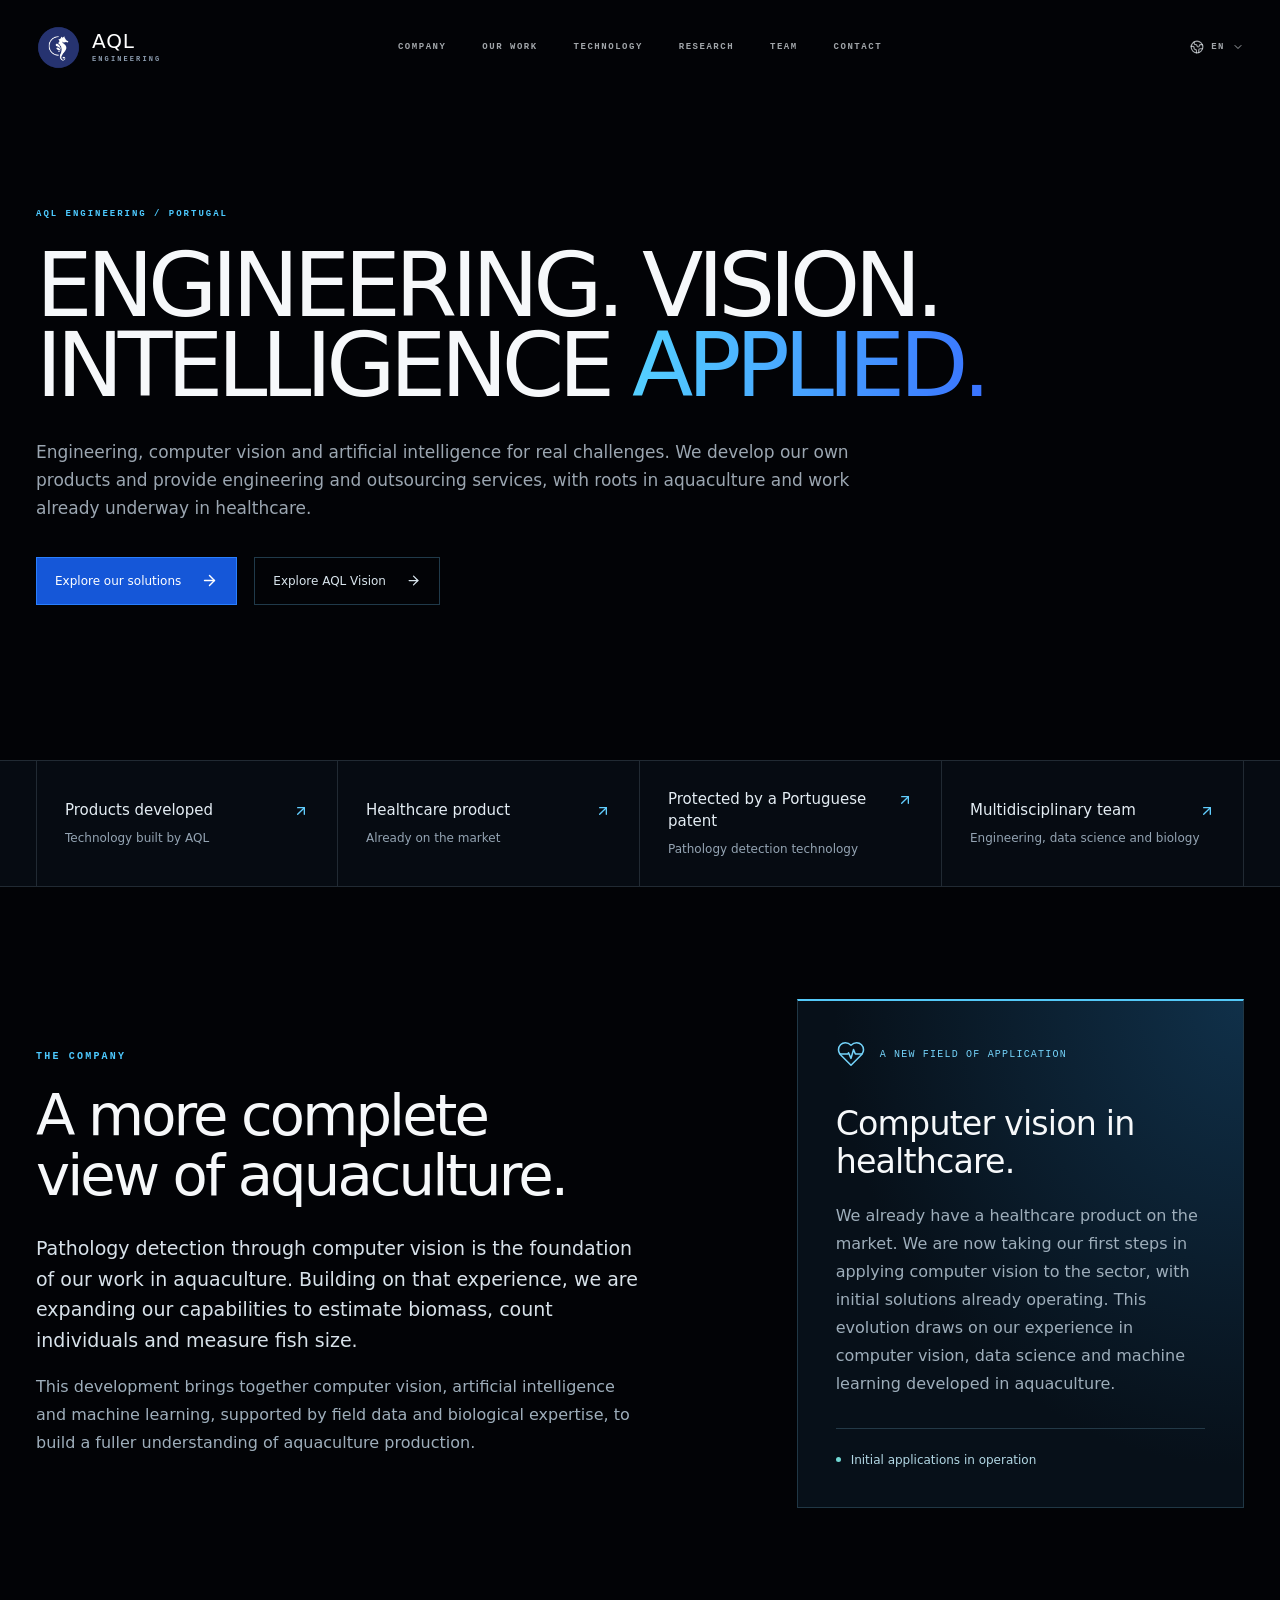
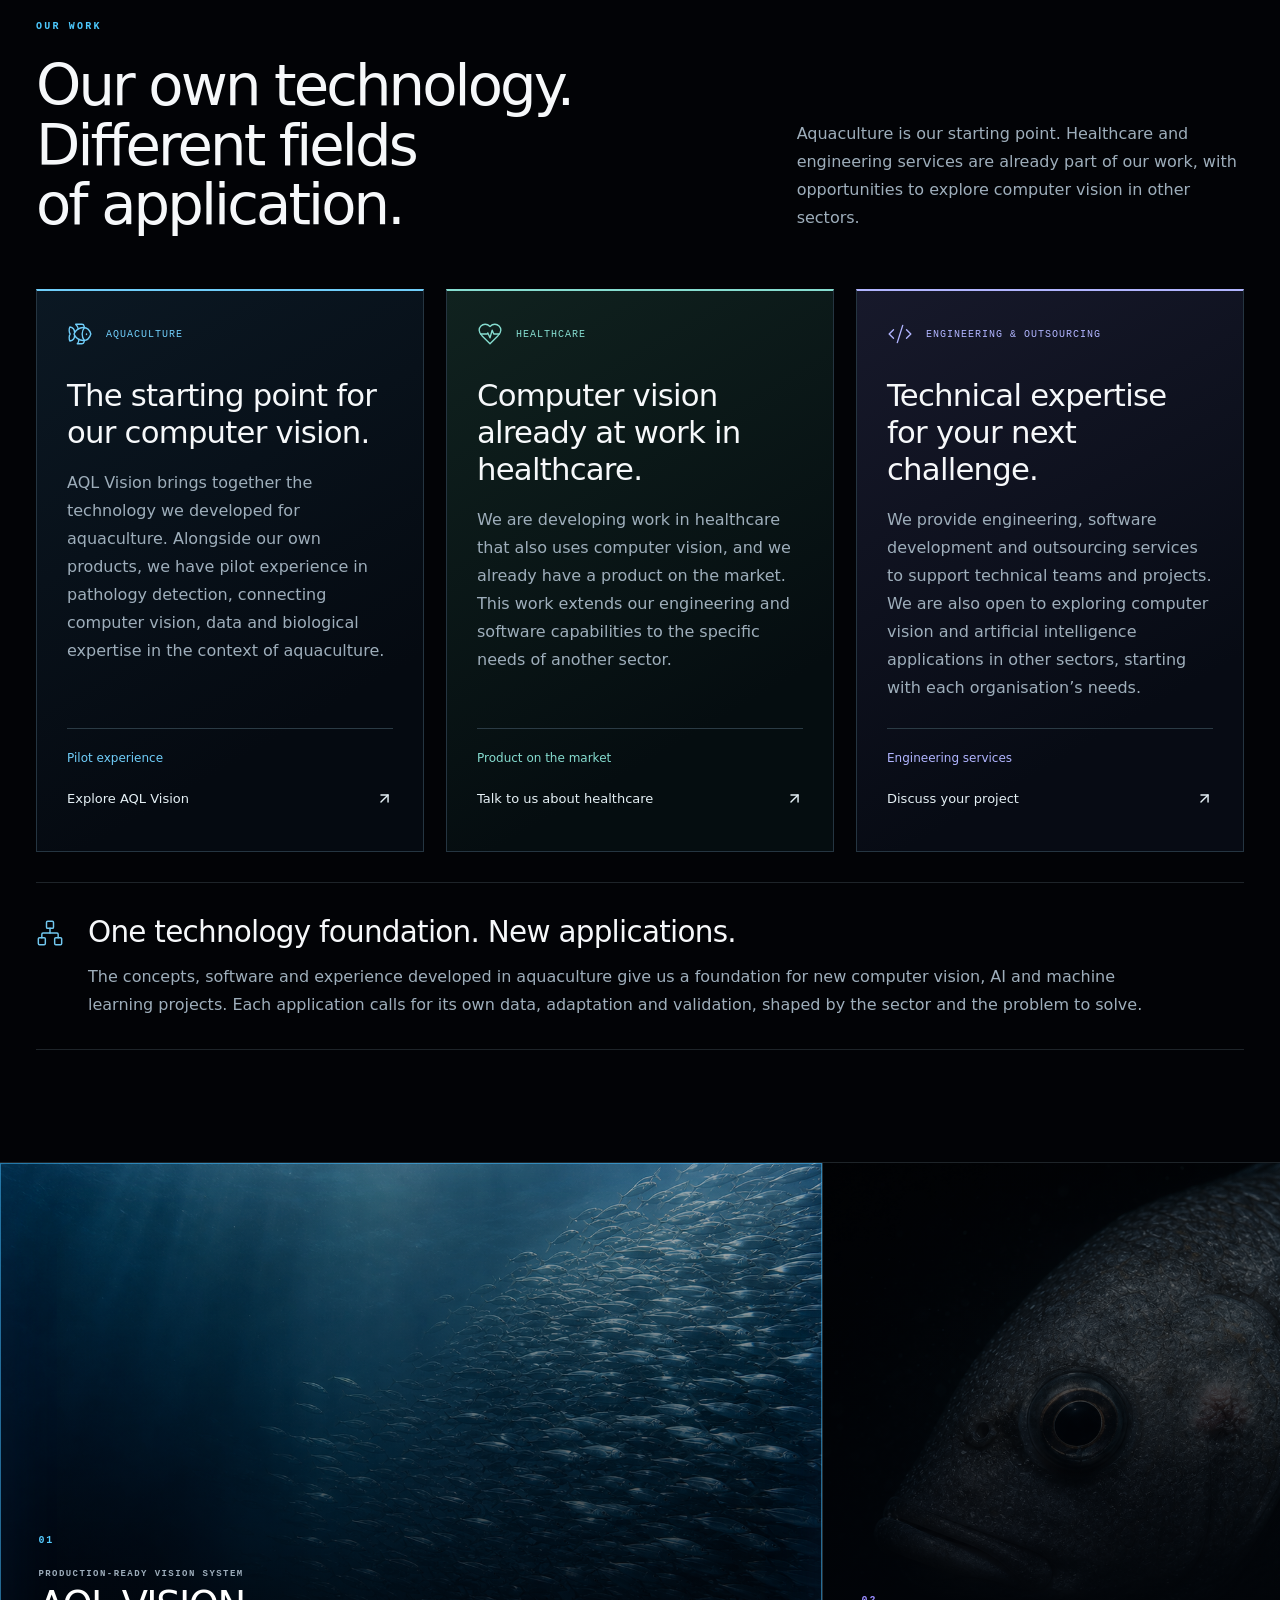
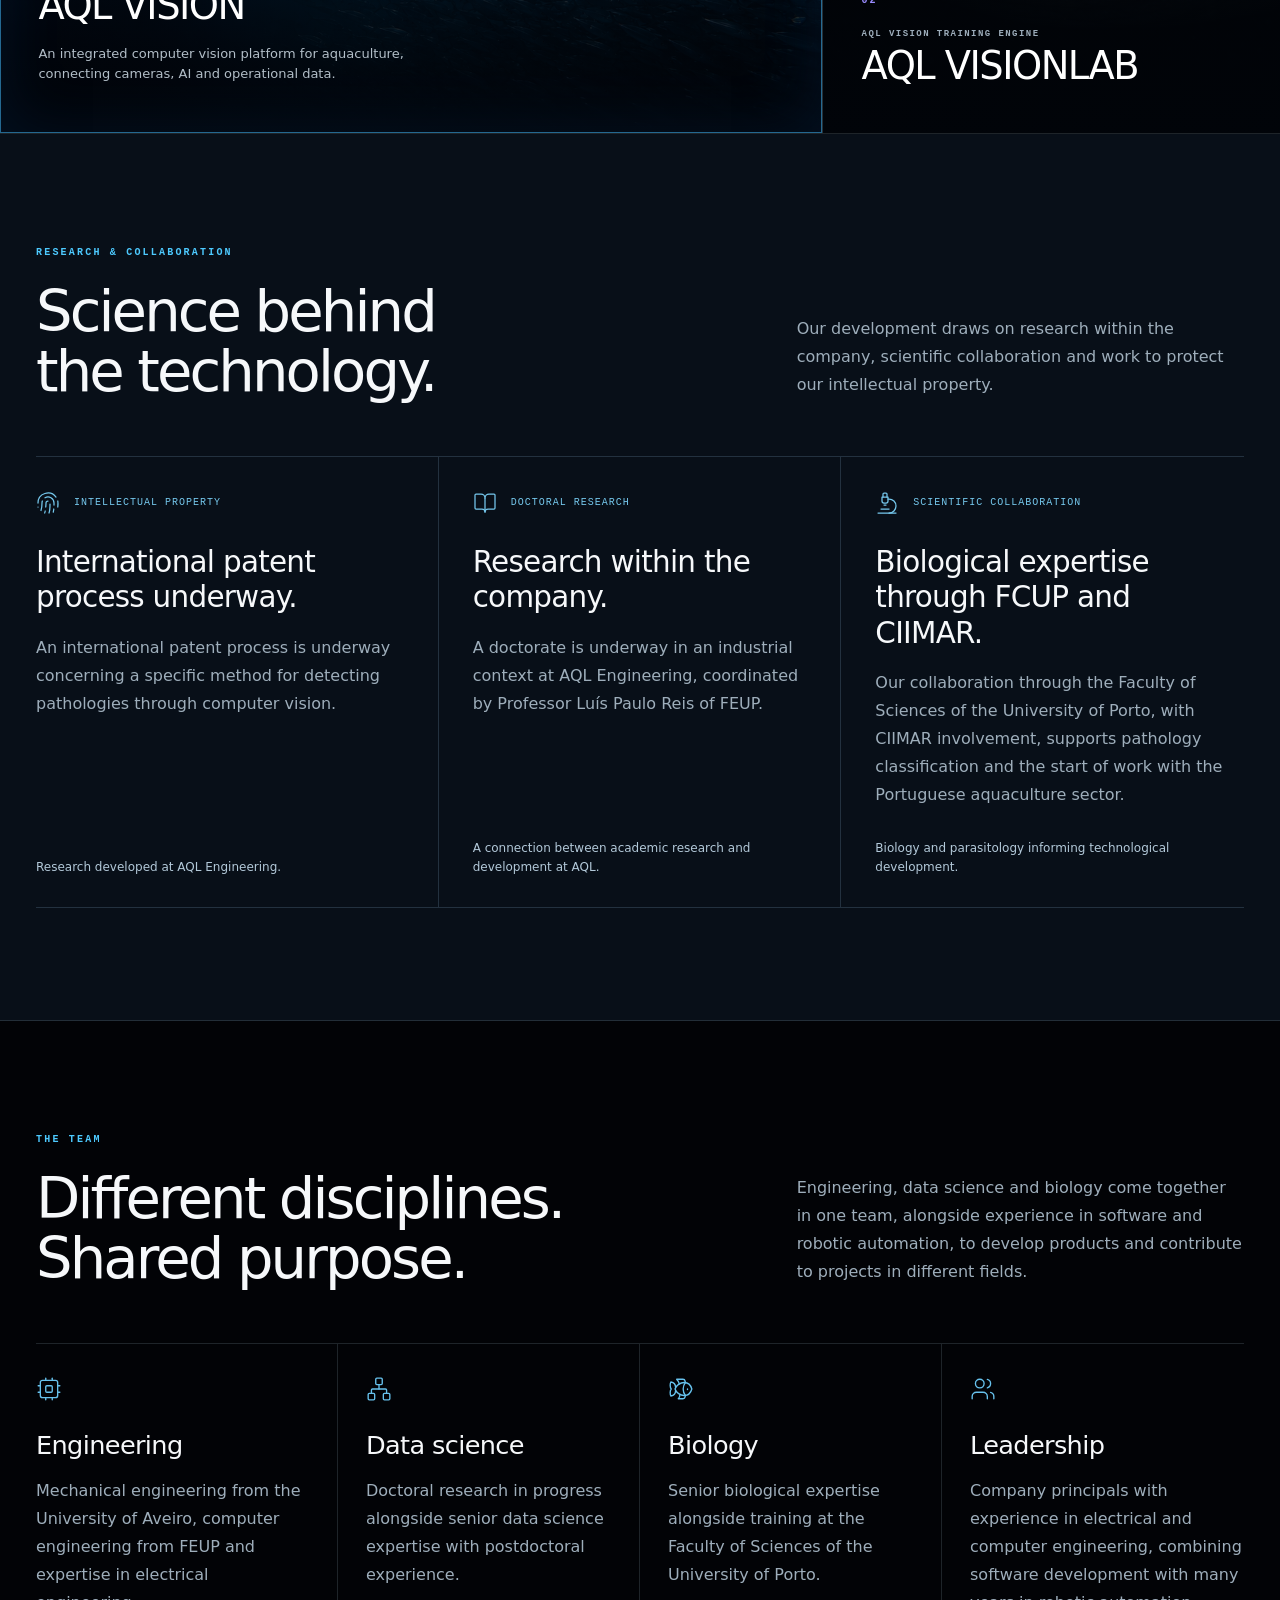
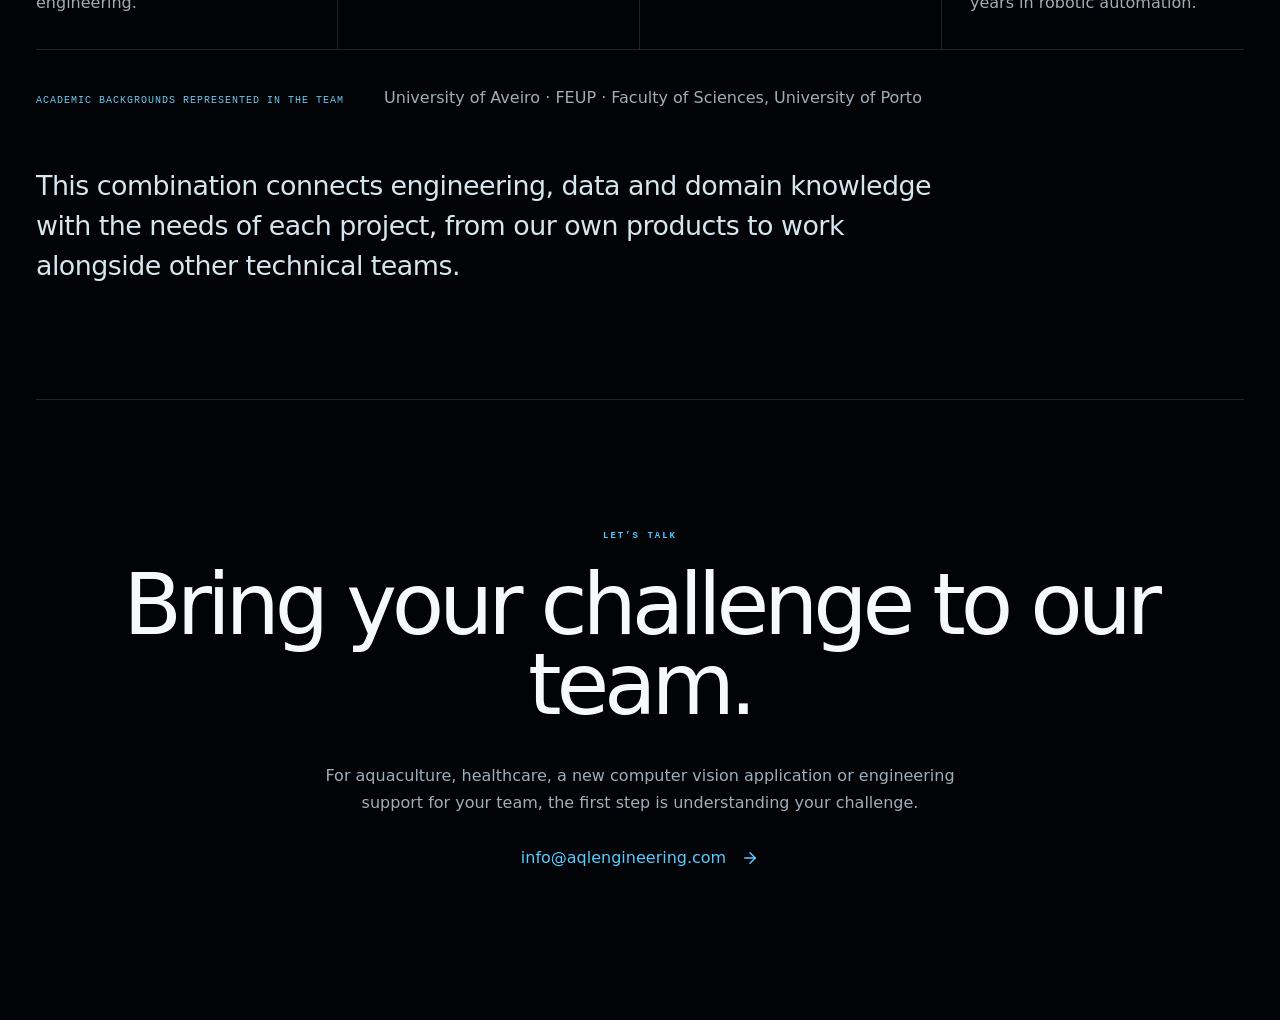
==== commit d3a0b3a8: "Refresh homepage asset after patent text update" ====
--- a/index.html
+++ b/index.html
@@ -6,7 +6,7 @@
       <meta charset="UTF-8" />
       <meta name="viewport" content="width=device-width, initial-scale=1.0" />
       <title>AQL Engineering</title>
-      <script type="module" crossorigin src="/assets/index-CbgAPFxR.js"></script>
+      <script type="module" crossorigin src="/assets/index-CbgAPFxR.js?v=patente-portuguesa"></script>
       <link rel="stylesheet" crossorigin href="/assets/index-i1bbOYEB.css">
     </head>
 
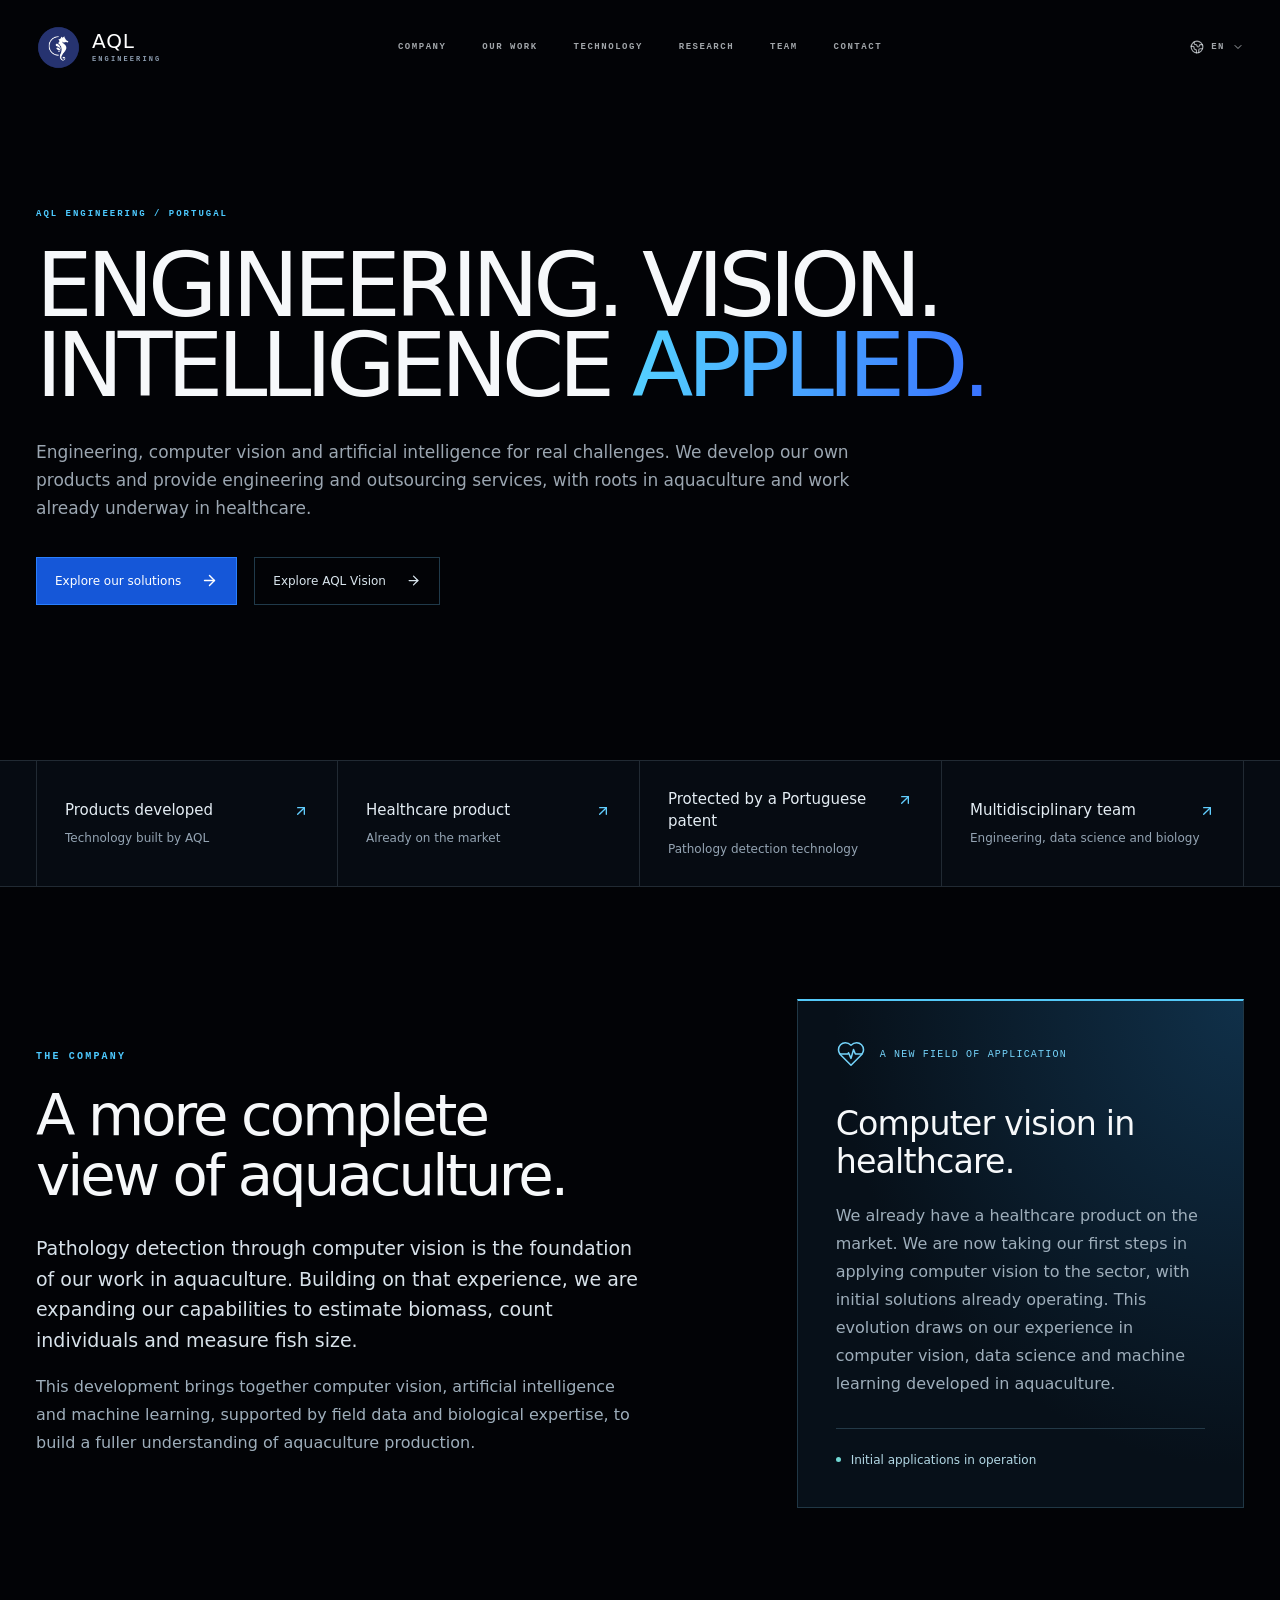
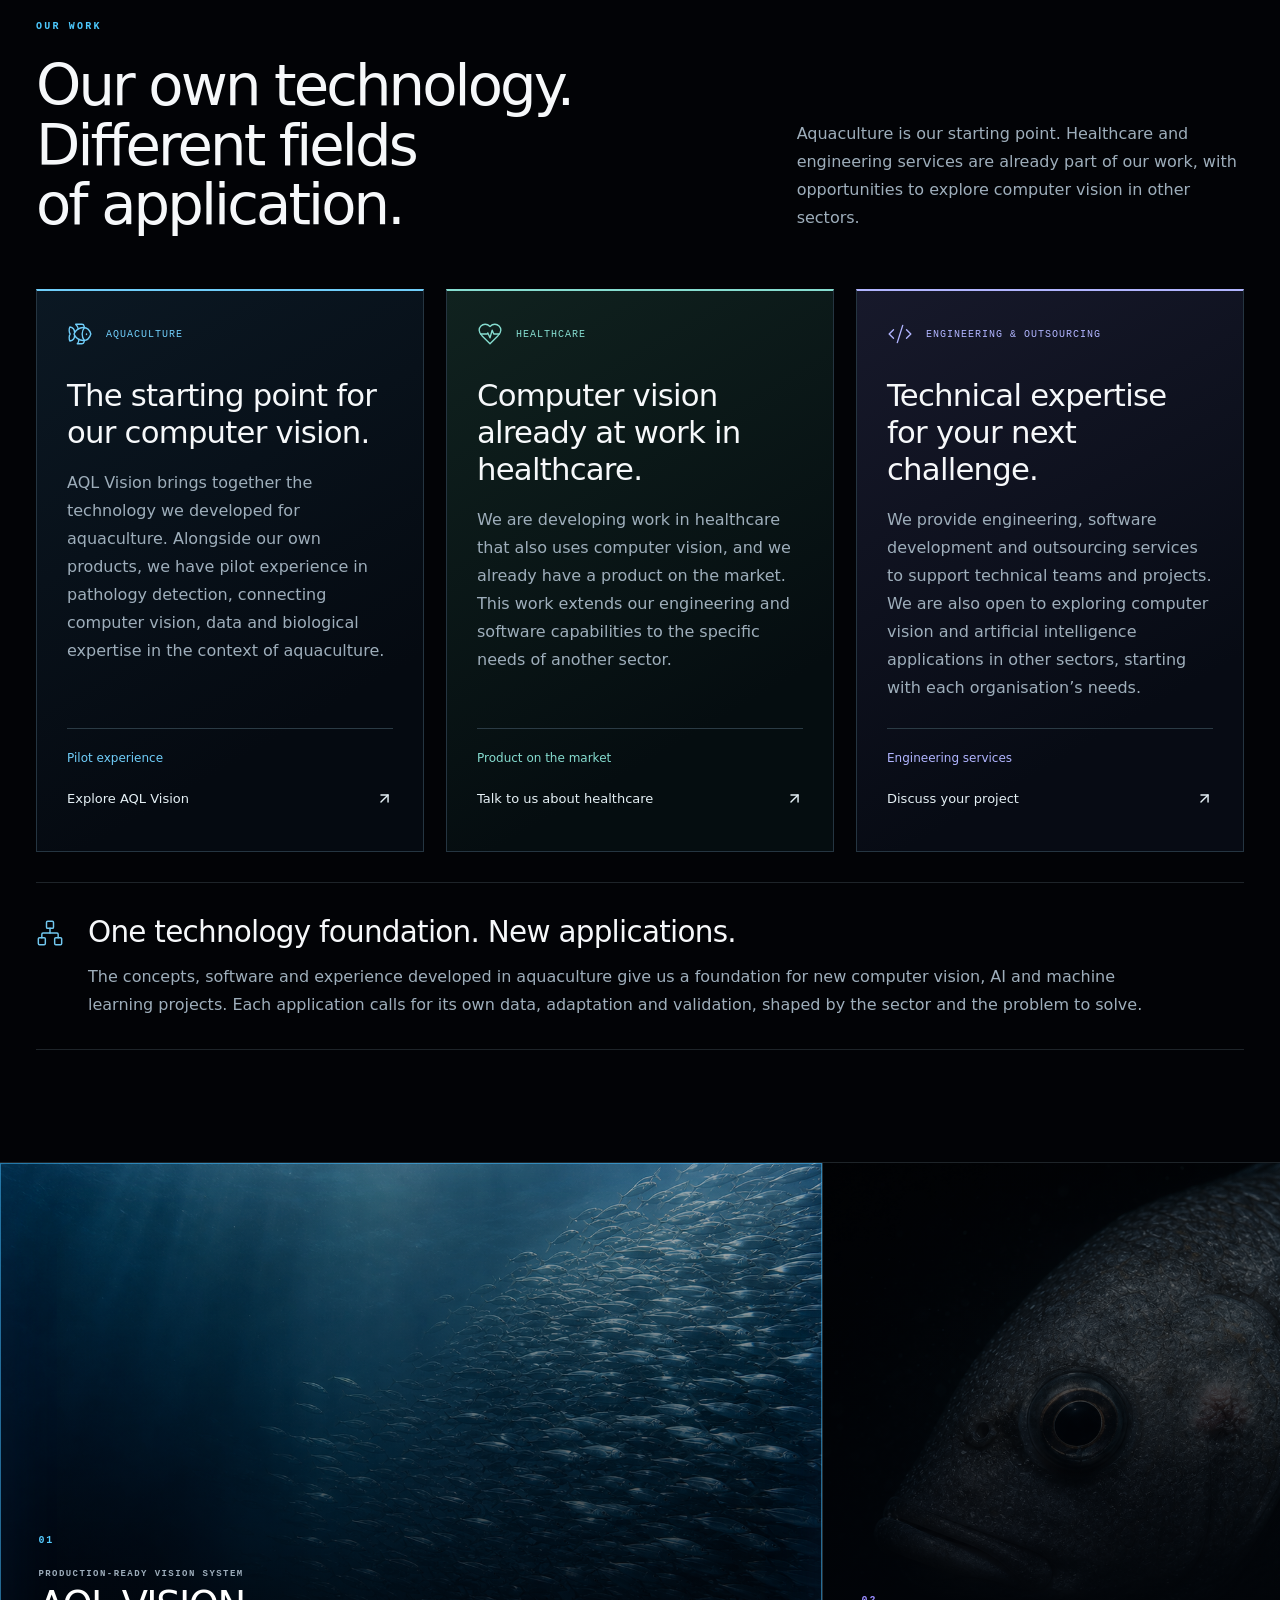
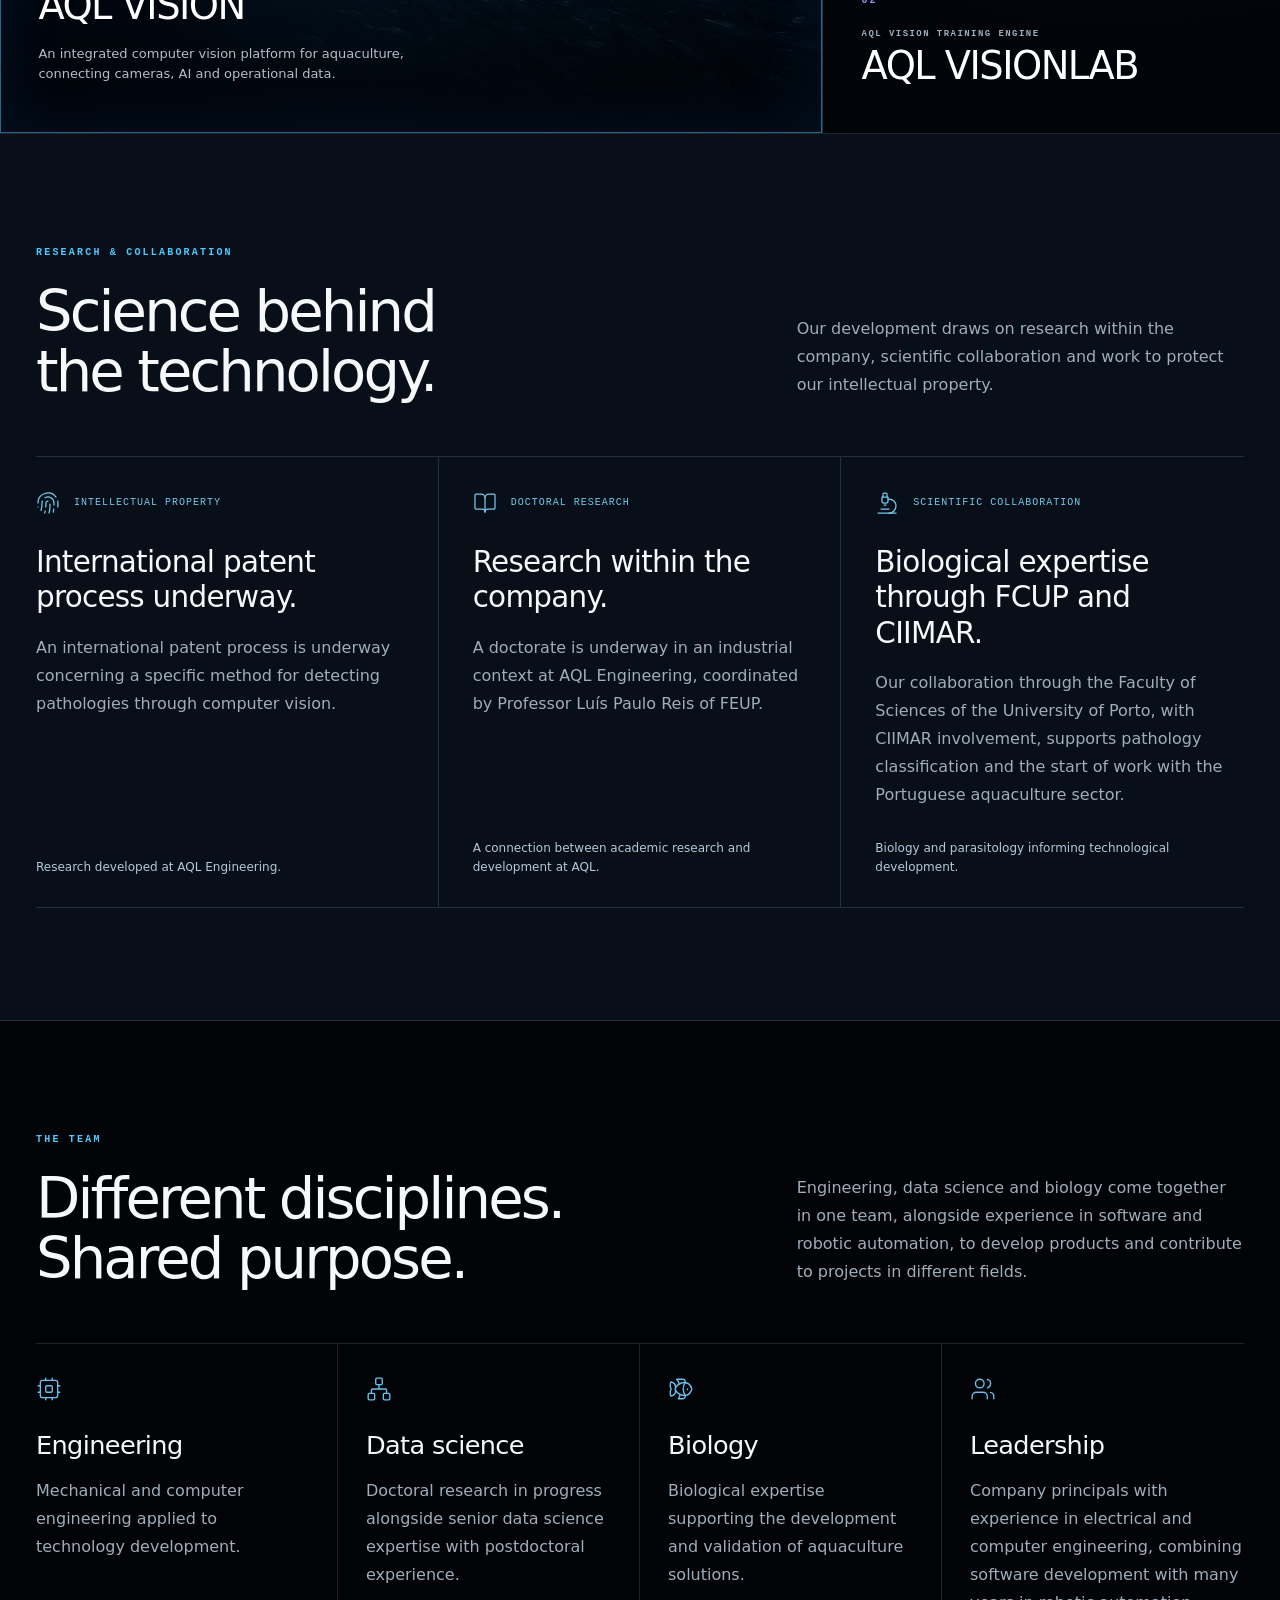
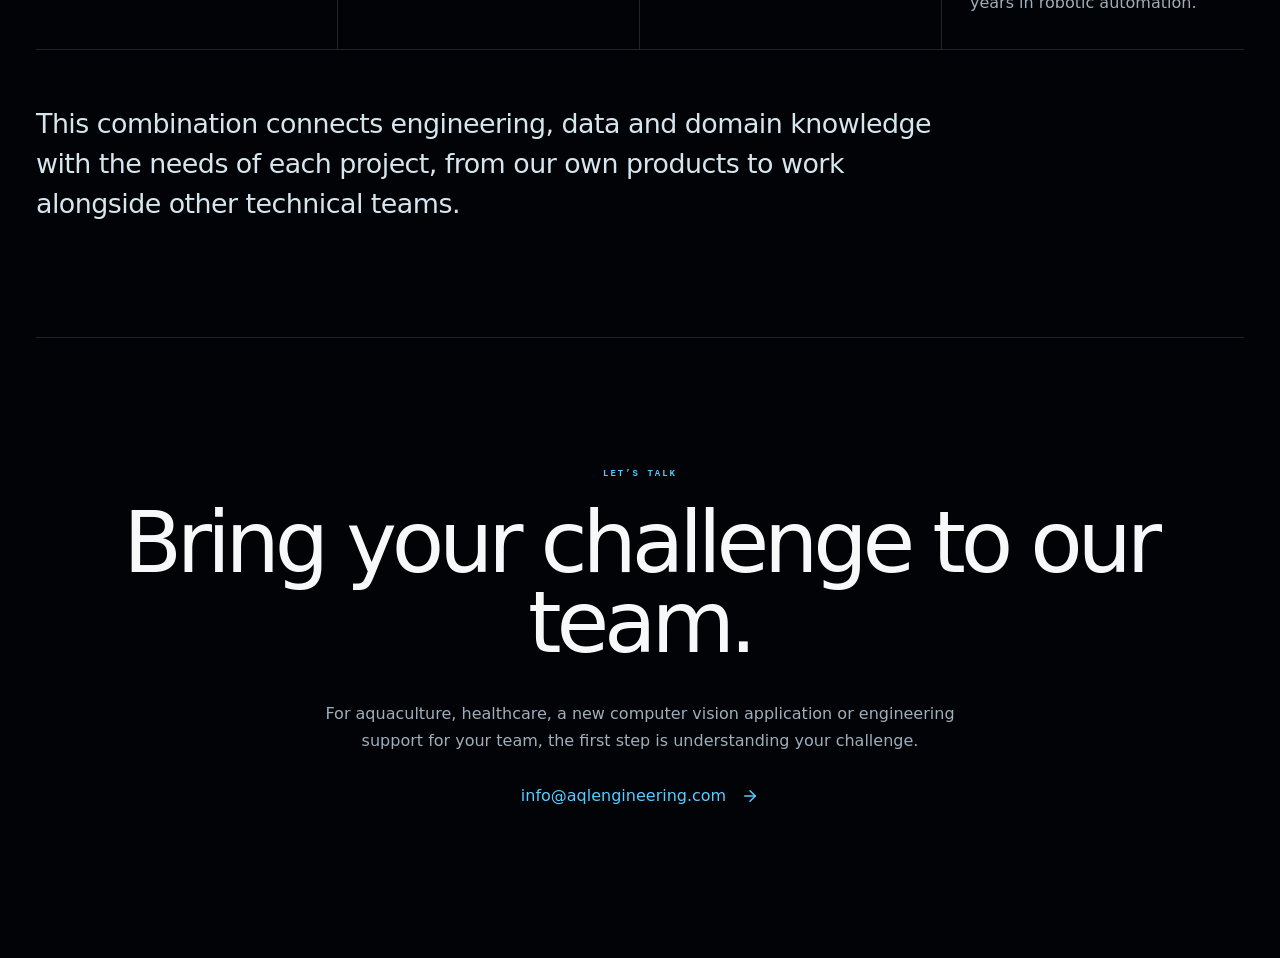
==== commit 7c9e2cca: "Refresh team section asset" ====
--- a/index.html
+++ b/index.html
@@ -6,7 +6,7 @@
       <meta charset="UTF-8" />
       <meta name="viewport" content="width=device-width, initial-scale=1.0" />
       <title>AQL Engineering</title>
-      <script type="module" crossorigin src="/assets/index-CbgAPFxR.js?v=patente-portuguesa"></script>
+      <script type="module" crossorigin src="/assets/index-CbgAPFxR.js?v=equipa-20261103"></script>
       <link rel="stylesheet" crossorigin href="/assets/index-i1bbOYEB.css">
     </head>
 
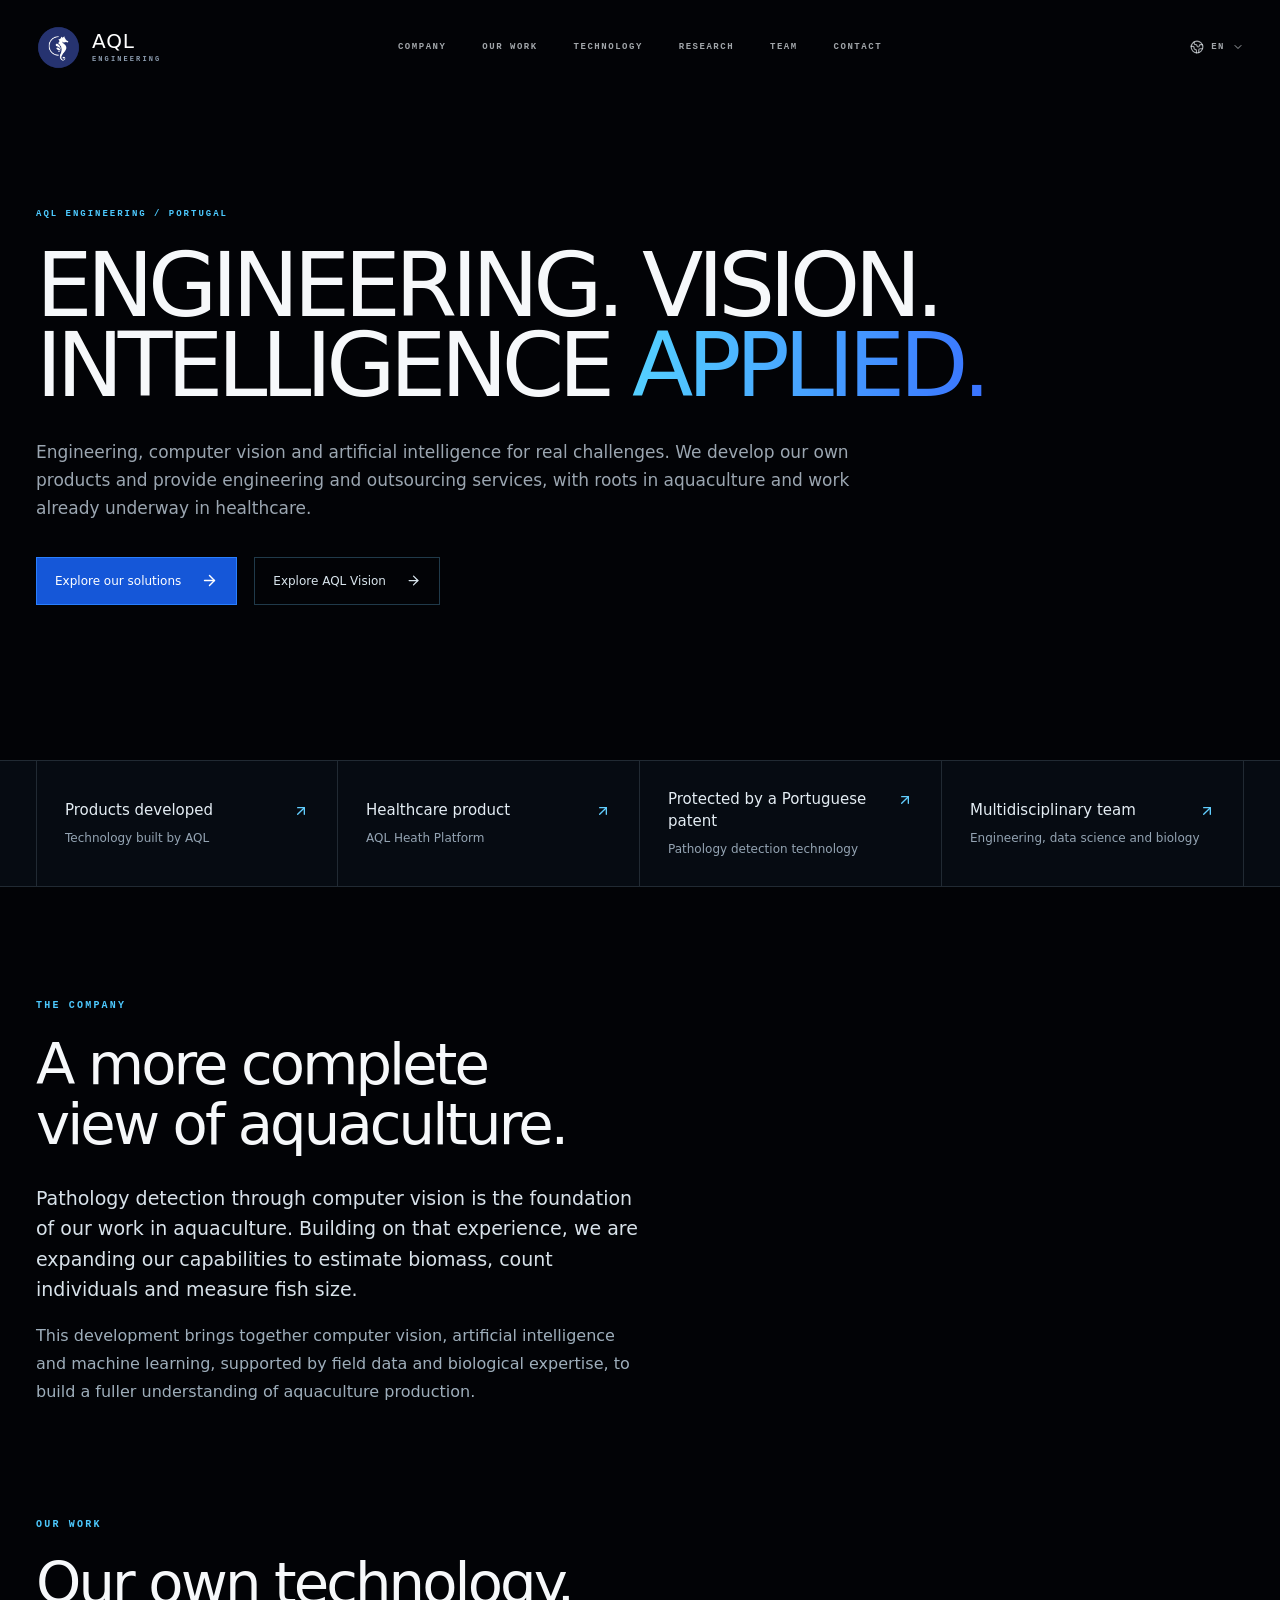
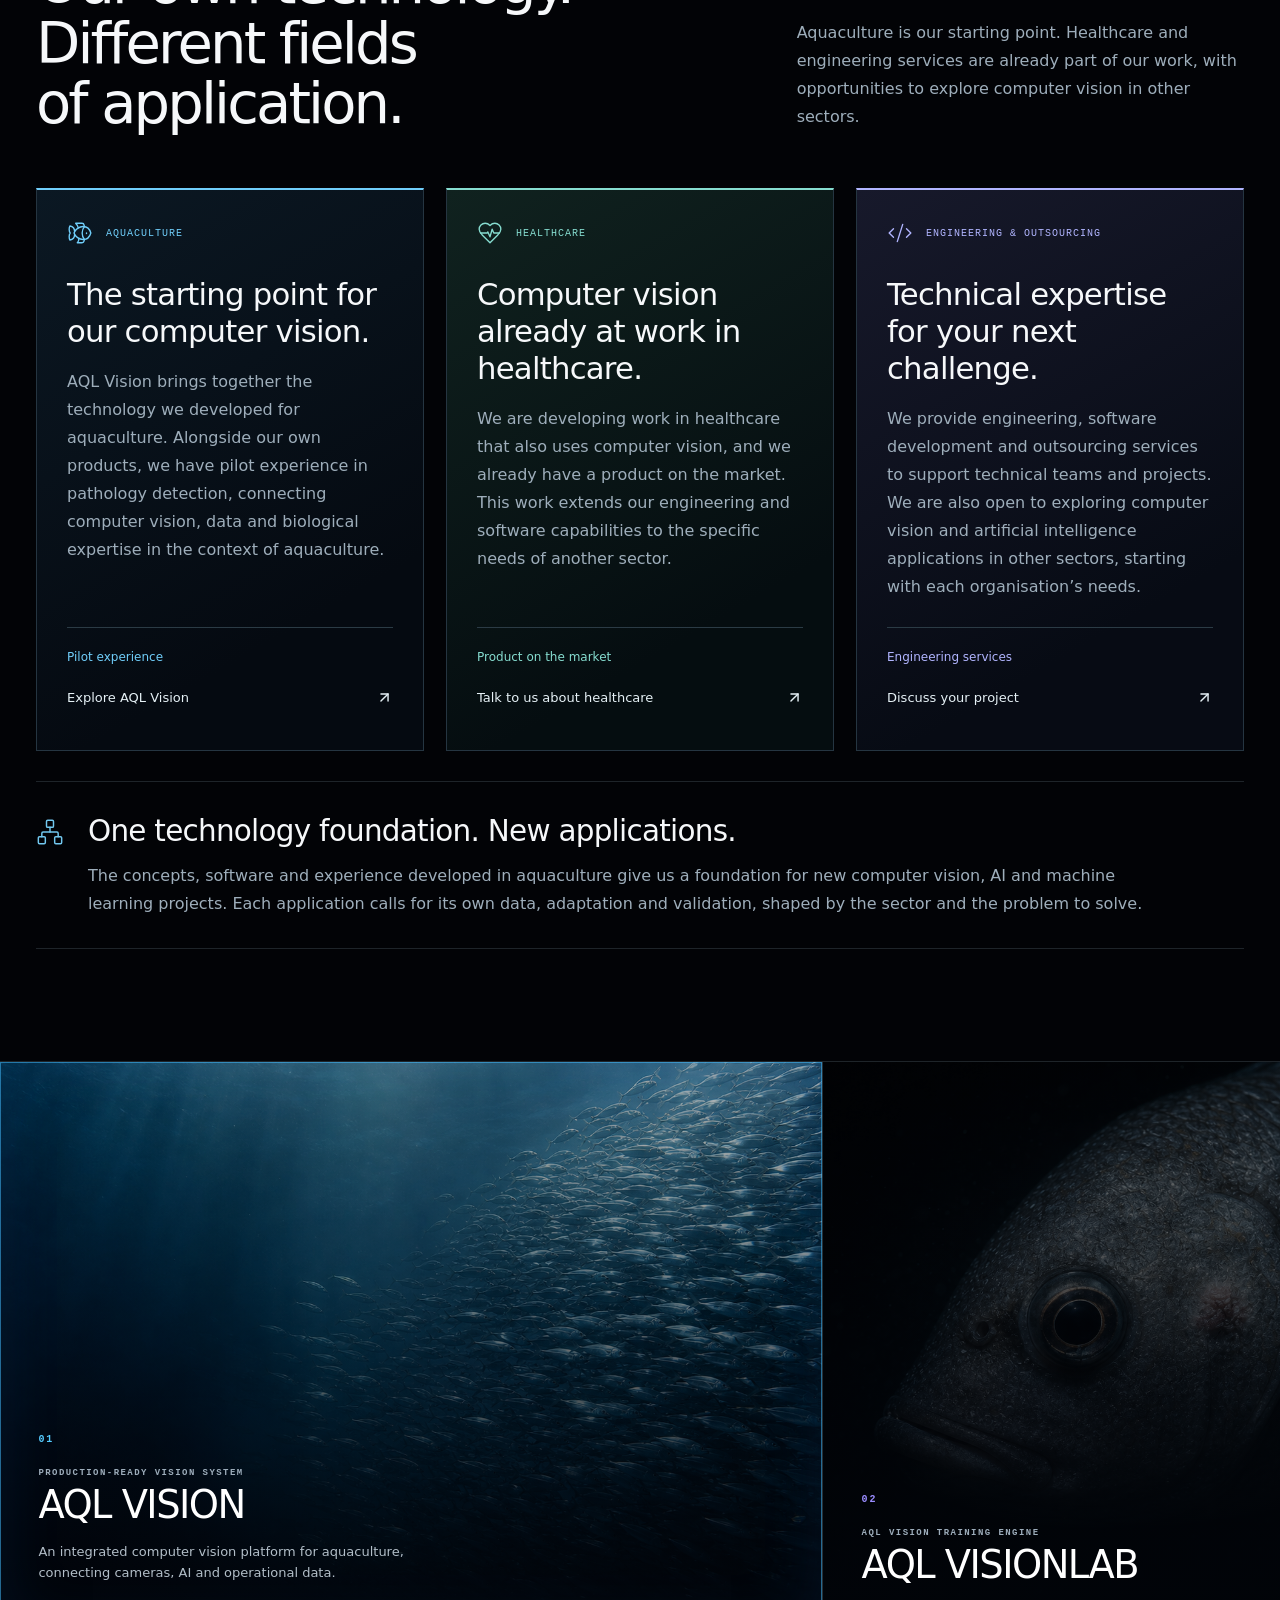
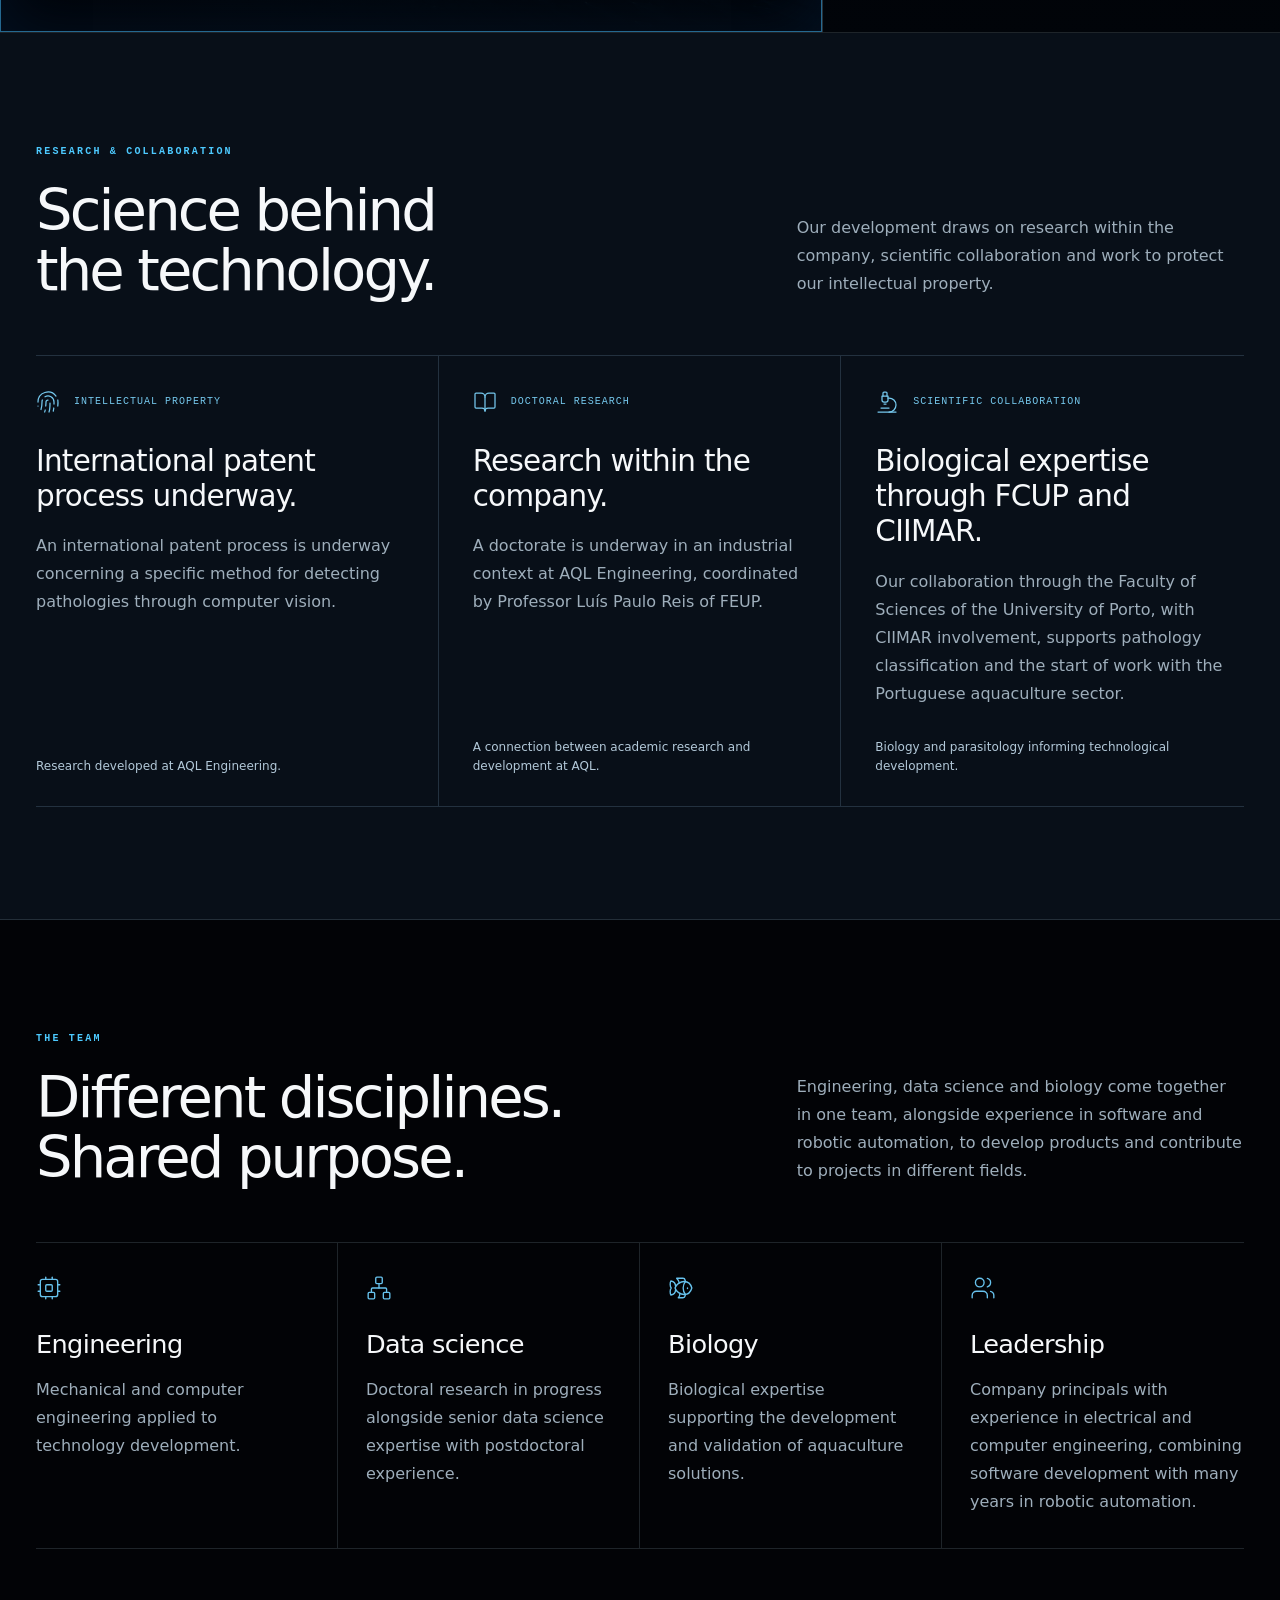
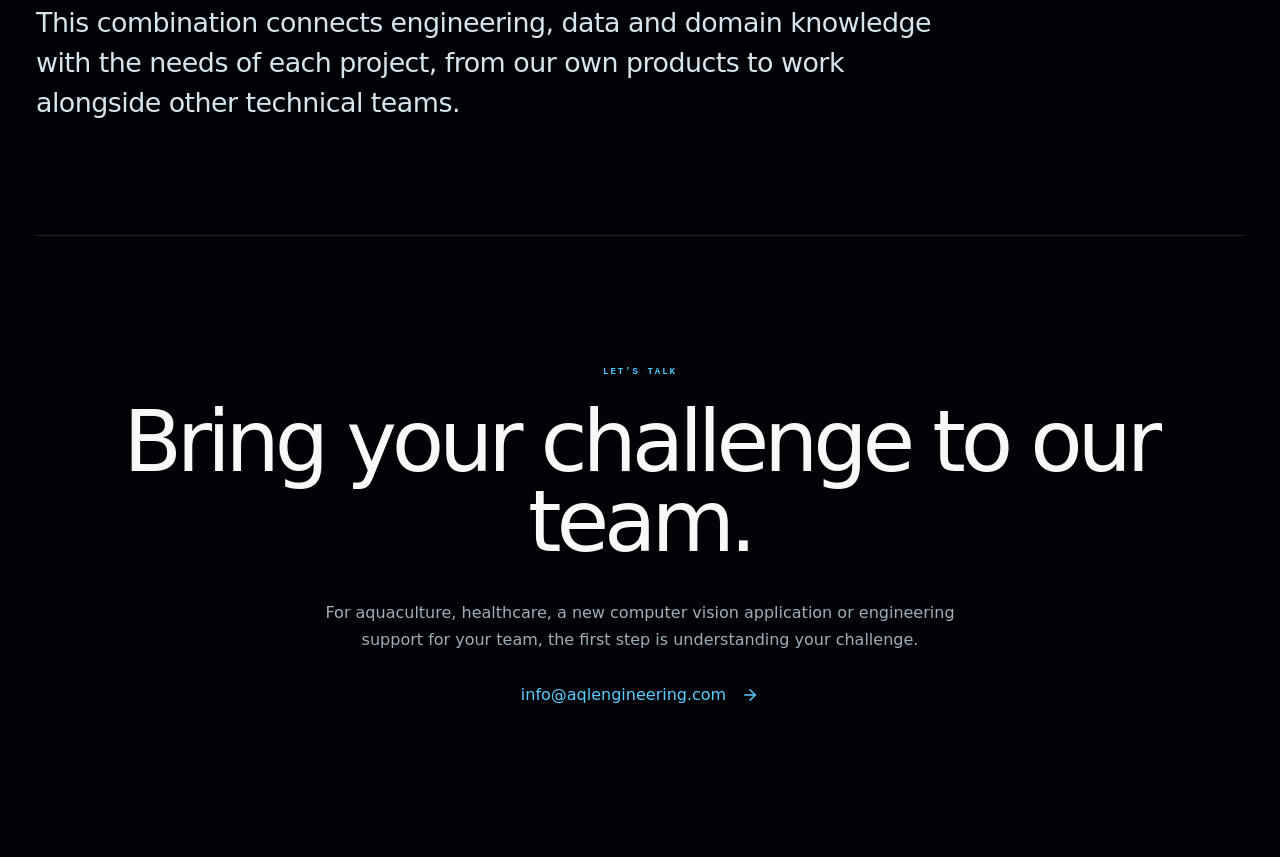
==== commit ca583048: "Refresh company section assets" ====
--- a/index.html
+++ b/index.html
@@ -6,8 +6,8 @@
       <meta charset="UTF-8" />
       <meta name="viewport" content="width=device-width, initial-scale=1.0" />
       <title>AQL Engineering</title>
-      <script type="module" crossorigin src="/assets/index-CbgAPFxR.js?v=equipa-20261103"></script>
-      <link rel="stylesheet" crossorigin href="/assets/index-i1bbOYEB.css">
+      <script type="module" crossorigin src="/assets/index-CbgAPFxR.js?v=health-20261103"></script>
+      <link rel="stylesheet" crossorigin href="/assets/index-i1bbOYEB.css?v=health-20261103">
     </head>
 
     <body>
--- a/assets/index-i1bbOYEB.css
+++ b/assets/index-i1bbOYEB.css
@@ -1 +1,6 @@
 @import"https://fonts.googleapis.com/css2?family=Manrope:wght@400;500;600;700;800&display=swap";.product-site{--navy:#061a3b;--cyan:#08bcd4;--pale:#f4fbfd;min-height:100vh;background:#fff;color:var(--navy);font-family:Manrope,Arial,sans-serif;overflow:hidden}.product-site *{box-sizing:border-box}.product-site-header{height:112px;display:flex;align-items:center;gap:46px;padding:0 clamp(28px,5.2vw,80px);position:relative;z-index:20;background:#fffffff0;border-bottom:1px solid rgba(6,26,59,.05)}.product-brand{display:flex;align-items:center;gap:14px;text-decoration:none;color:var(--navy);white-space:nowrap}.product-brand img{width:auto;height:56px;max-width:245px}.lab-site .product-brand img{height:46px;width:46px}.product-brand span{font-size:27px;font-weight:500;letter-spacing:-1.2px}.product-brand b{font-weight:800}.product-site-header nav{display:flex;align-items:center;gap:38px;margin-left:auto}.product-site-header nav a{color:var(--navy);font-size:14px;font-weight:700;text-decoration:none}.product-header-actions{display:flex;gap:16px;align-items:center}.product-switch,.product-enter{height:50px;padding:0 22px;border-radius:9px;display:flex;align-items:center;gap:10px;text-decoration:none;font-size:13px;font-weight:700;white-space:nowrap}.product-switch{border:1px solid #d8e3ec;color:var(--navy);background:#fff}.product-enter{background:var(--navy);color:#fff}.product-enter:hover,.primary-action:hover{background:#0b2a58}.product-menu{display:none;border:0;background:none;color:var(--navy)}.fisio-hero,.lab-hero{min-height:730px;position:relative;display:flex;align-items:center;padding:66px clamp(28px,6.2vw,95px) 92px}.hero-copy{position:relative;z-index:5;width:min(550px,45vw)}.eyebrow{font-size:12px;font-weight:800;letter-spacing:.09em;color:var(--cyan);margin:0 0 25px}.hero-copy h1{font-size:clamp(53px,5.25vw,82px);line-height:.99;letter-spacing:-.055em;font-weight:500;margin:0}.hero-copy h1 em{font-style:normal;color:var(--cyan);font-weight:600}.headline-rule{width:64px;height:3px;background:var(--cyan);margin:28px 0}.lead{max-width:520px;font-size:17px;line-height:1.58;color:#304563;margin:0}.hero-actions{display:flex;align-items:center;gap:34px;margin-top:34px}.primary-action{display:inline-flex;align-items:center;gap:18px;background:var(--navy);color:#fff;border-radius:8px;padding:17px 23px;font-size:14px;font-weight:700;text-decoration:none}.text-action{display:inline-flex;align-items:center;gap:12px;color:#087f9d;border-bottom:1px solid var(--cyan);padding:13px 0 7px;text-decoration:none;font-size:14px;font-weight:700}.fisio-visual{position:absolute;inset:0 0 0 35%;z-index:1}.fisio-visual:after{content:"";position:absolute;inset:0;background:linear-gradient(90deg,#fff 2%,rgba(255,255,255,.98) 14%,rgba(255,255,255,.25) 43%,transparent 65%)}.fisio-visual img{width:100%;height:100%;object-fit:cover;object-position:56% center}.fisio-wave{position:absolute;z-index:3;right:-8%;bottom:-82px;width:78%;height:220px;border-radius:50% 0 0;background:var(--navy);transform:rotate(-5deg);box-shadow:0 -18px 0 var(--cyan)}.statement-strip{position:relative;z-index:6;min-height:190px;background:#fff;display:flex;align-items:center;gap:8vw;padding:38px clamp(28px,6.2vw,95px);border-bottom:1px solid #e3edf2}.statement-strip h2{font-size:27px;line-height:1.3;letter-spacing:-.035em;margin:0;min-width:370px}.inline-benefits{display:flex;flex:1;justify-content:space-between}.inline-benefits span{display:flex;align-items:center;gap:14px;font-size:13px;font-weight:700;padding:18px 2.8vw;border-left:1px solid #dbe5eb}.inline-benefits svg{color:var(--cyan);width:25px;height:25px}.product-detail{padding:110px clamp(28px,7vw,110px);display:grid;grid-template-columns:1.3fr 1fr;gap:10vw;align-items:start}.product-detail h2,.lab-statement h2{font-size:clamp(38px,4.2vw,64px);line-height:1.08;letter-spacing:-.05em;margin:0;font-weight:600}.detail-points{padding-top:42px}.detail-points p{display:flex;gap:16px;align-items:center;padding:18px 0;border-bottom:1px solid #d9e5eb;margin:0;font-size:15px;font-weight:600}.detail-points svg{width:20px;color:var(--cyan)}.light-detail{background:var(--pale)}.lab-hero{min-height:780px;padding-top:70px;background:#fff;align-items:flex-start}.lab-hero .hero-copy{padding-top:44px;width:min(510px,38vw)}.lab-hero .hero-copy h1{font-size:clamp(55px,5.2vw,80px)}.lab-visual{position:absolute;z-index:1;right:0;top:0;width:61%;height:690px;overflow:hidden;border-radius:48% 0 0}.lab-visual:after{content:"";position:absolute;inset:0;background:linear-gradient(90deg,#fff 0%,transparent 19%)}.lab-visual img{width:100%;height:100%;object-fit:cover;object-position:center}.pipeline{position:absolute;z-index:5;right:3.5%;bottom:32px;width:57%;display:flex;align-items:center;justify-content:center;color:var(--navy)}.pipeline span{display:flex;flex-direction:column;align-items:center;gap:9px;font-size:12px;font-weight:800;min-width:82px}.pipeline span i{display:grid;place-items:center;width:48px;height:48px;border-radius:50%;border:2px solid var(--cyan);background:#fff;color:#0799b6;box-shadow:0 8px 24px #031c3e29}.pipeline span svg{width:21px}.pipeline b{height:2px;background:var(--cyan);width:clamp(25px,4vw,70px)}.lab-statement{min-height:390px;padding:88px clamp(28px,6.2vw,95px);background:#f7fbfc;position:relative}.lab-statement:after{content:"";position:absolute;width:220px;height:140px;right:8%;top:90px;background-image:radial-gradient(#68d6e4 1.5px,transparent 1.5px);background-size:15px 15px;opacity:.35}.lab-statement a{display:inline-flex;align-items:center;gap:12px;margin-top:34px;color:#087f9d;font-weight:800;text-decoration:none}.lab-detail{background:var(--navy);color:#fff}.lab-detail .detail-points p{border-color:#ffffff24}.product-footer{min-height:92px;background:#03132d;color:#9bacc1;display:flex;align-items:center;justify-content:space-between;padding:0 clamp(28px,6.2vw,95px);font-size:12px}.product-footer a{color:#fff;text-decoration:none;display:flex;align-items:center;gap:12px;font-weight:700}.fisio-directory{position:relative;padding:120px clamp(28px,7vw,110px);background:#fff}.directory-heading{display:grid;grid-template-columns:1.1fr .8fr;gap:10vw;align-items:end;margin-bottom:58px}.directory-heading h2{font-size:clamp(46px,5.4vw,78px);line-height:1;letter-spacing:-.055em;font-weight:500;margin:0}.directory-heading h2 em{font-style:normal;color:var(--cyan)}.directory-heading>div:last-child>p{font-size:16px;line-height:1.7;color:#52657d;margin:0 0 22px}.directory-heading button{border:0;border-radius:8px;background:var(--navy);color:#fff;display:inline-flex;align-items:center;gap:10px;padding:14px 18px;font:700 13px Manrope,sans-serif;cursor:pointer}.directory-heading button:hover{background:#0b2a58}.directory-heading small{display:block;margin-top:10px;color:#a55b31}.directory-status{padding:70px 28px;border:1px solid #dce8ed;border-radius:16px;background:var(--pale);text-align:center;color:#607188}.directory-map{position:relative;height:440px;border:1px solid #d7e5ea;border-radius:22px;overflow:hidden;box-shadow:0 28px 70px #061a3b1a}.directory-map .leaflet-container{height:100%;width:100%;font-family:Manrope,sans-serif}.map-label{position:absolute;z-index:500;top:18px;left:18px;display:flex;align-items:center;gap:8px;padding:11px 14px;background:#fffffff0;border:1px solid #dbe8ed;border-radius:8px;color:var(--navy);font-size:12px;font-weight:800;box-shadow:0 8px 24px #061a3b1f}.directory-cards{display:grid;grid-template-columns:repeat(3,1fr);gap:22px;margin-top:28px}.directory-card{position:relative;min-height:315px;padding:28px;border:1px solid #dbe7ec;border-radius:18px;background:#fff;transition:transform .3s ease,box-shadow .3s ease,border-color .3s ease}.directory-card:hover{transform:translateY(-5px);border-color:#8bdce7;box-shadow:0 24px 60px #061a3b1a}.directory-avatar{width:72px;height:72px;border-radius:50%;overflow:hidden;background:#e7f7fa;color:var(--navy);display:grid;place-items:center;font-size:20px;font-weight:800}.directory-avatar img{width:100%;height:100%;object-fit:cover}.directory-card h3{margin:20px 0 7px;font-size:22px;letter-spacing:-.025em}.directory-location{display:flex;align-items:center;gap:6px;margin:0;color:#65758a;font-size:13px}.directory-location svg{color:var(--cyan);flex:none}.directory-location b{font-weight:700;color:#087f9d}.directory-tags{display:flex;flex-wrap:wrap;gap:7px;margin:20px 0}.directory-tags span{padding:7px 9px;border-radius:6px;background:#f1f7f9;color:#40546d;font-size:11px;font-weight:700}.directory-card>a{position:absolute;left:28px;bottom:25px;display:inline-flex;align-items:center;gap:7px;color:#087f9d;text-decoration:none;font-size:12px;font-weight:800;border-bottom:1px solid #8ddce6;padding-bottom:3px}@media(max-width:1050px){.product-site-header nav{display:none}.product-site-header nav.open{display:flex;position:absolute;top:100%;left:20px;right:20px;background:#fff;padding:24px;flex-direction:column;align-items:flex-start;box-shadow:0 18px 40px #04162f1f}.product-menu{display:block}.product-switch{display:none}.product-header-actions{margin-left:auto}.fisio-visual{left:45%}.lab-visual{width:55%;opacity:.9}.pipeline{width:53%}}.product-brand img{width:52px;height:52px;max-width:none}.product-brand em{font-style:normal;color:var(--cyan);font-weight:700}.lab-site{--navy:#07111d;--cyan:#67e8f9;background:#03070e;color:#f3f6fb;font-family:Inter,ui-sans-serif,system-ui,sans-serif}.lab-site .product-site-header{background:#03070e;border-color:#172132}.lab-site .product-brand,.lab-site .product-site-header nav a{color:#f3f6fb}.lab-site .product-brand em{color:#f3f6fb}.lab-site .product-enter{background:#67d8f5;color:#07111d}.lab-site .product-enter:hover,.lab-site .primary-action:hover{background:#8be7fa}.lab-site .lab-hero{min-height:690px;background:#03070e;padding-top:76px;padding-bottom:72px}.lab-site .lab-hero .hero-copy{width:min(540px,43vw);padding-top:18px}.lab-site .hero-copy h1{color:#f3f6fb;font-size:clamp(54px,5vw,78px);line-height:1.08}.lab-site .hero-copy h1 em{color:#67c9ee}.lab-site .eyebrow{color:#67e8f9;letter-spacing:.18em}.lab-site .lead{color:#aeb8c7;max-width:500px}.lab-site .primary-action{background:#67d8f5;color:#07111d}.lab-site .text-action{color:#a7dff0;border-color:#4bbad8}.lab-site .lab-visual{inset:0 0 0 32%;width:68%;height:100%;border-radius:0;opacity:.9}.lab-site .lab-visual:after{background:linear-gradient(90deg,#03070e,#03070eeb 13%,#03070e33 52%,#03070e40)}.lab-site .lab-visual img{object-position:center}.lab-steps{min-height:245px;padding:38px clamp(28px,5.5vw,84px);display:flex;align-items:center;gap:30px;background:#03070e;border-top:1px solid #1c2a3d;border-bottom:1px solid #1c2a3d}.lab-steps article{position:relative;display:grid;grid-template-columns:108px 1fr;align-items:center;gap:24px;flex:1}.lab-steps article>span{position:absolute;left:112px;top:-5px;color:#67e8f9;font-size:13px;font-weight:800;letter-spacing:.12em}.lab-steps article>i{width:102px;height:102px;border:1px solid #2e7896;border-radius:50%;display:grid;place-items:center;color:#d9f7ff;box-shadow:inset 0 0 0 8px #46b0d70a}.lab-steps article>i svg{width:32px;height:32px}.lab-steps h2{margin:18px 0 8px;color:#f3f6fb;font-size:25px}.lab-steps p{margin:0;color:#929eaf;font-size:13px;line-height:1.55}.lab-steps>b{color:#56758c}.lab-steps>b svg{width:34px}.lab-site .lab-detail{background:#07111d}.lab-site .lab-detail .eyebrow{color:#67e8f9}.lab-site .product-footer{background:#03070e}@media(max-width:1050px){.lab-steps{gap:16px}.lab-steps article{grid-template-columns:76px 1fr;gap:16px}.lab-steps article>i{width:72px;height:72px}.lab-steps article>span{left:82px}.lab-steps p{font-size:12px}}@media(max-width:760px){.lab-site .lab-hero .hero-copy{width:100%}.lab-site .lab-visual{inset:auto;width:calc(100% + 44px);height:410px;margin:34px -22px -80px}.lab-site .lab-visual:after{background:linear-gradient(180deg,#03070e 0%,transparent 28%,rgba(3,7,14,.15))}.lab-steps{display:block;padding:48px 22px}.lab-steps article{grid-template-columns:76px 1fr;padding:25px 0}.lab-steps article>span{left:90px;top:18px}.lab-steps>b{display:none}}@media(max-width:760px){.product-site-header{height:84px;padding:0 20px}.product-brand img{height:44px;max-width:170px}.product-brand span{font-size:19px}.lab-site .product-brand img{height:36px;width:36px}.product-enter{padding:0 15px;font-size:0}.product-enter svg{width:20px}.fisio-hero,.lab-hero{padding:56px 22px 80px;display:block;min-height:auto}.hero-copy,.lab-hero .hero-copy{width:100%;padding-top:0}.hero-copy h1,.lab-hero .hero-copy h1{font-size:52px}.lead{font-size:15px}.hero-actions{align-items:flex-start;flex-direction:column;gap:8px}.fisio-visual,.lab-visual{position:relative;inset:auto;width:calc(100% + 44px);height:390px;margin:35px -22px -80px;border-radius:0}.fisio-visual:after,.lab-visual:after{background:linear-gradient(180deg,#fff 0%,transparent 25%)}.fisio-wave{height:120px;bottom:-45px;width:110%}.statement-strip{display:block;padding:50px 22px}.statement-strip h2{min-width:0}.inline-benefits{flex-direction:column;margin-top:24px}.inline-benefits span{border-left:0;border-top:1px solid #dbe5eb;padding:16px 0}.product-detail{grid-template-columns:1fr;padding:75px 22px;gap:18px}.pipeline{position:relative;right:auto;bottom:auto;width:100%;padding:46px 0 0;overflow-x:auto;justify-content:flex-start}.pipeline b{min-width:24px}.pipeline span{min-width:75px}.lab-hero .lab-visual{margin-bottom:0}.lab-statement{padding:70px 22px}.product-footer{padding:25px 22px;gap:20px;flex-direction:column;align-items:flex-start}}@media(max-width:900px){.directory-cards{grid-template-columns:repeat(2,1fr)}.directory-heading{grid-template-columns:1fr;gap:28px}.directory-map{height:390px}}@media(max-width:760px){.fisio-directory{padding:82px 22px}.directory-heading h2{font-size:48px}.directory-cards{grid-template-columns:1fr}.directory-map{height:360px;border-radius:14px}.directory-card h3{margin-top:14px}}.directory-card{cursor:pointer}.directory-card:focus-visible{outline:3px solid rgba(8,188,212,.35);outline-offset:4px}.directory-details-link{position:absolute;left:28px;bottom:25px;display:inline-flex;align-items:center;gap:7px;color:#087f9d;font-size:12px;font-weight:800;border-bottom:1px solid #8ddce6;padding-bottom:3px}.clinic-modal-backdrop{position:fixed;inset:0;z-index:2000;display:grid;place-items:center;padding:22px;background:#04132bad;backdrop-filter:blur(8px)}.clinic-modal{width:min(680px,100%);max-height:calc(100vh - 44px);overflow:auto;border-radius:22px;background:#fff;box-shadow:0 30px 90px #04132b59}.clinic-modal-banner{position:relative;height:126px;background:linear-gradient(135deg,#08bcd4,#087f9d)}.clinic-modal-banner:before,.clinic-modal-banner:after{content:"";position:absolute;border-radius:50%;background:#ffffff29}.clinic-modal-banner:before{width:120px;height:120px;left:42px;top:-62px}.clinic-modal-banner:after{width:150px;height:150px;right:70px;bottom:-92px}.clinic-modal-close{position:absolute;z-index:1;right:18px;top:16px;width:44px;height:44px;border:0;border-radius:50%;display:grid;place-items:center;color:var(--navy);background:#ffffffeb;cursor:pointer}.clinic-modal-content{position:relative;padding:46px 28px 26px}.clinic-modal-avatar{position:absolute;left:28px;top:-42px;width:82px;height:82px;border:5px solid #fff;border-radius:50%;display:grid;place-items:center;background:#f0f7fa;color:var(--navy);font-size:20px;font-weight:800;box-shadow:0 8px 20px #061a3b24}.clinic-modal-content h3{margin:0 0 8px;font-size:27px;letter-spacing:-.03em}.clinic-modal-location{display:flex;align-items:flex-start;gap:7px;margin:0;color:#52657d;font-size:14px}.clinic-modal-location svg{flex:none;color:var(--cyan)}.clinic-modal-sections{display:grid;grid-template-columns:1fr 1fr;gap:28px;margin:28px 0 20px}.clinic-modal-sections strong{display:block;color:#60738d;font-size:12px;text-transform:uppercase;letter-spacing:.06em}.clinic-modal-sections .directory-tags{margin:10px 0 0}.clinic-modal-sections p{margin:0;color:#607188;font-size:13px}.clinic-modal-contacts{display:grid;grid-template-columns:1fr 1fr;gap:10px;padding:16px;border-radius:15px;background:linear-gradient(135deg,#e9fbfd,#eef4fc)}.clinic-modal-contacts a{min-width:0;display:flex;align-items:center;gap:10px;padding:8px;color:#17304f;text-decoration:none;border-radius:9px;font-size:13px;font-weight:700;overflow-wrap:anywhere}.clinic-modal-contacts a:hover{background:#ffffffb3}.clinic-modal-contacts a:last-child:nth-child(odd){grid-column:1/-1}.clinic-modal-contacts svg{flex:none;color:#009fbd}.clinic-modal-contacts span{min-width:0}.clinic-modal-contacts small{display:block;margin-bottom:2px;color:#60738d;font-size:10px;font-weight:700;text-transform:uppercase}.clinic-modal-dismiss{width:100%;min-height:50px;margin-top:20px;border:0;border-radius:12px;background:var(--navy);color:#fff;font:800 14px Manrope,sans-serif;cursor:pointer}.clinic-modal-dismiss:hover{background:#0b2a58}@media(max-width:760px){.clinic-modal-backdrop{padding:10px}.clinic-modal{max-height:calc(100vh - 20px);border-radius:18px}.clinic-modal-banner{height:105px}.clinic-modal-content{padding:45px 20px 20px}.clinic-modal-avatar{left:20px}.clinic-modal-sections,.clinic-modal-contacts{grid-template-columns:1fr}.clinic-modal-contacts a:last-child:nth-child(odd){grid-column:auto}}.product-cinematic{position:relative;overflow:hidden;padding:130px clamp(28px,7vw,110px);isolation:isolate}.fisio-cinematic{background:radial-gradient(circle at 80% 15%,rgba(15,193,216,.2),transparent 30%),#061832;color:#fff}.lab-cinematic{background:radial-gradient(circle at 50% 45%,rgba(55,174,222,.16),transparent 35%),#02060c;color:#f5f8fb;border-top:1px solid #172132}.cinematic-heading{position:relative;z-index:3;display:grid;grid-template-columns:1.1fr .8fr;column-gap:10vw;align-items:end;margin-bottom:70px}.cinematic-heading .eyebrow{grid-column:1/-1}.cinematic-heading h2{font-size:clamp(46px,5.6vw,86px);line-height:1;letter-spacing:-.06em;margin:0;font-weight:500}.cinematic-heading h2 em{font-style:normal;color:var(--cyan)}.cinematic-heading>p:last-child{font-size:17px;line-height:1.65;color:#aab9cd;margin:0 0 8px}.product-screen{position:relative;z-index:3;width:min(1180px,92%);margin:auto;border:1px solid rgba(137,211,231,.3);border-radius:18px;overflow:hidden;background:#091221;box-shadow:0 50px 120px #0000008c,0 0 80px #22bedc1a;transform:perspective(1700px) rotateX(2deg)}.product-screen img{display:block;width:100%;height:auto}.screen-chrome{height:42px;display:flex;align-items:center;gap:7px;padding:0 16px;background:#111b2a;border-bottom:1px solid rgba(255,255,255,.08);color:#7f91a8;font-size:10px;letter-spacing:.1em;text-transform:uppercase}.screen-chrome i{display:block;width:7px;height:7px;border-radius:50%;background:#2d425c}.screen-chrome i:first-child{background:#37c9dc}.screen-chrome b{margin-left:10px;font-weight:700}.screen-glow{position:absolute;inset:auto 15% -1px;height:2px;background:#29d8e9;box-shadow:0 0 30px 8px #29d8e980}.cinematic-metrics{position:relative;z-index:3;display:grid;grid-template-columns:repeat(3,1fr);width:min(1100px,88%);margin:65px auto 0;border-top:1px solid rgba(255,255,255,.15)}.cinematic-metrics article{padding:30px 20px;display:flex;align-items:center;gap:25px;border-right:1px solid rgba(255,255,255,.12)}.cinematic-metrics article:last-child{border:0}.cinematic-metrics strong{font:500 12px/1 monospace;color:#4fe1ee}.cinematic-metrics span{display:flex;align-items:center;gap:12px;font-size:13px;font-weight:700}.cinematic-metrics svg{width:20px;color:#4fe1ee}.lab-grid{position:absolute;z-index:-1;inset:0;background-image:linear-gradient(rgba(82,194,235,.05) 1px,transparent 1px),linear-gradient(90deg,rgba(82,194,235,.05) 1px,transparent 1px);background-size:72px 72px;mask-image:linear-gradient(to bottom,transparent,#000 25%,#000 75%,transparent)}.lab-screen{width:min(1280px,96%);border-color:#67e8f945;transform:perspective(1800px) rotateX(2deg) rotateY(-1deg)}.model-rail{position:relative;z-index:3;width:min(1100px,90%);margin:70px auto 0;display:flex;align-items:center;justify-content:center}.model-rail span{display:flex;align-items:center;gap:10px;color:#d8f5fb;font:700 11px/1 Inter,sans-serif;letter-spacing:.12em}.model-rail span svg{width:20px;color:#67e8f9}.model-rail b{height:1px;flex:1;max-width:130px;margin:0 24px;background:linear-gradient(90deg,#2d6f89,#67e8f9);position:relative}.model-rail b:after{content:"";position:absolute;right:-2px;top:-3px;width:7px;height:7px;border-radius:50%;background:#67e8f9;box-shadow:0 0 12px #67e8f9}.fisio-product-story{position:relative;z-index:3;width:min(1280px,96%);margin:0 auto;display:grid;grid-template-columns:1.12fr .88fr;grid-template-rows:540px 430px 410px;gap:24px}.fisio-story-card{position:relative;overflow:hidden;border:1px solid rgba(154,221,235,.22);border-radius:24px;background:#091b35;box-shadow:0 34px 90px #00000047}.fisio-story-card:after{content:"";position:absolute;inset:auto 0 0;height:1px;background:linear-gradient(90deg,transparent,#35d3e5,transparent);opacity:.75}.story-copy{position:absolute;z-index:2;left:34px;top:30px;max-width:390px}.story-copy span{display:block;margin-bottom:14px;color:#5ce5ee;font:700 10px/1.1 monospace;letter-spacing:.15em}.story-copy h3{margin:0;color:#fff;font-size:clamp(25px,2.2vw,38px);font-weight:500;line-height:1.05;letter-spacing:-.045em}.story-copy p{max-width:350px;margin:14px 0 0;color:#9fb2c8;font-size:14px;line-height:1.55}.story-media{position:absolute;overflow:hidden}.story-media img{display:block;width:100%;height:100%;object-fit:cover}.story-agenda{grid-column:1/-1}.story-agenda .story-copy{top:36px}.story-agenda .story-media{inset:54px -7% -7% 31%;border-radius:18px 0 0;box-shadow:-25px 18px 55px #00000059}.story-agenda .story-media img{object-position:35% 20%}.story-clinical .story-copy,.story-evolution .story-copy{left:28px;top:26px}.story-clinical .story-media{inset:150px -19% -5% 24%;border-radius:16px 0 0}.story-clinical .story-media img{object-position:48% 28%;transform:scale(1.04)}.story-movement{background:#ecf4f6}.story-movement .story-copy{left:28px;top:26px;max-width:340px}.story-movement .story-copy h3{color:#071a36}.story-movement .story-copy p{color:#4e6278}.story-movement .story-copy span{color:#00aeca}.story-movement .story-media{inset:190px 0 0}.story-movement .story-media:after{content:"";position:absolute;inset:0;background:linear-gradient(180deg,#ecf4f6 0,transparent 28%)}.story-movement .story-media img{object-position:62% 48%}.story-evolution{grid-column:1/-1}.story-evolution .story-media{inset:34px -5% -12% 36%;border-radius:18px 0 0}.story-evolution .story-media img{object-position:52% 34%}@media(max-width:760px){.product-cinematic{padding:82px 22px}.cinematic-heading{display:block;margin-bottom:45px}.cinematic-heading h2{font-size:48px}.cinematic-heading>p:last-child{margin-top:25px}.product-screen{width:100%;border-radius:10px;transform:none}.screen-chrome{height:34px}.cinematic-metrics{width:100%;grid-template-columns:1fr;margin-top:40px}.cinematic-metrics article{border-right:0;border-bottom:1px solid rgba(255,255,255,.12)}.model-rail{width:100%;justify-content:flex-start;overflow-x:auto;padding-bottom:8px}.model-rail b{min-width:34px;margin:0 12px}.fisio-product-story{width:100%;display:flex;flex-direction:column}.fisio-story-card{min-height:470px;border-radius:18px}.story-copy{left:22px!important;right:22px;top:24px!important}.story-copy h3{font-size:30px}.story-copy p{font-size:13px}.story-agenda .story-media{inset:205px -65% 0 12%}.story-clinical .story-media{inset:205px -48% 0 5%}.story-movement .story-media{top:220px}.story-movement .story-media img{object-position:58% 50%}.story-evolution .story-media{inset:210px -55% 0 12%}}.story-agenda .story-copy{max-width:330px}.story-agenda .story-media{left:38%}@media(max-width:760px){.story-agenda .story-media{left:12%}}.lab-workflow-showcase{position:relative;z-index:3;width:min(1320px,96%);margin:0 auto}.lab-workflow-nav{display:grid;grid-template-columns:repeat(4,1fr);border:1px solid #1d2a3a;border-bottom:0;border-radius:20px 20px 0 0;overflow:hidden;background:#090f18}.lab-workflow-nav button{position:relative;display:flex;align-items:center;gap:13px;min-height:72px;padding:0 22px;border:0;border-right:1px solid #1d2a3a;background:transparent;color:#718096;text-align:left;cursor:pointer}.lab-workflow-nav button:last-child{border-right:0}.lab-workflow-nav button:after{content:"";position:absolute;left:0;right:100%;bottom:0;height:2px;background:#57d8f2;transition:right .45s ease}.lab-workflow-nav button.active{color:#eef8ff;background:#101a29}.lab-workflow-nav button.active:after{right:0}.lab-workflow-nav button b{font:700 10px/1 monospace;color:#4abfdf}.lab-workflow-nav button span{font-size:12px;font-weight:700}.lab-workflow-stage{position:relative;overflow:hidden;height:720px;border:1px solid #223148;border-radius:0 0 24px 24px;background:radial-gradient(circle at 74% 36%,rgba(28,100,188,.18),transparent 34%),#07101d;box-shadow:0 55px 130px #0000008c}.lab-workflow-copy{position:absolute;z-index:4;left:42px;top:38px;width:340px}.lab-workflow-copy>span{font:700 10px/1 monospace;letter-spacing:.14em;color:#67e8f9}.lab-workflow-copy h3{margin:13px 0 0;color:#fff;font-size:37px;font-weight:500;letter-spacing:-.04em}.lab-workflow-copy p{margin:13px 0 0;color:#91a4ba;font-size:14px;line-height:1.6}.lab-presence{position:absolute;z-index:5;right:30px;top:28px;display:flex;align-items:center}.lab-presence i{display:grid;place-items:center;width:34px;height:34px;margin-left:-7px;border:2px solid #07101d;border-radius:50%;background:#2468d7;color:#fff;font:700 9px/1 Inter,sans-serif;font-style:normal}.lab-presence i:nth-child(2){background:#8b5cf6}.lab-presence i:nth-child(3){background:#0da98d}.lab-presence span{margin-left:10px;color:#7f91a8;font-size:10px;font-weight:700}.lab-projects-mock{position:absolute;inset:190px 42px 38px;display:grid;grid-template-columns:repeat(3,1fr);gap:18px}.lab-projects-title{grid-column:1/-1;height:84px}.lab-projects-title small,.lab-projects-title strong,.lab-projects-title span{display:block}.lab-projects-title small{color:#6aaeff;font:700 10px/1 monospace;letter-spacing:.15em}.lab-projects-title strong{margin-top:10px;font-size:32px;color:#fff}.lab-projects-title span{margin-top:6px;color:#78899d;font-size:12px}.lab-projects-mock article{position:relative;padding:25px;border:1px solid #273346;border-radius:18px;background:linear-gradient(145deg,#151e2b,#0c131e);transition:transform .4s,border-color .4s}.lab-projects-mock article:hover{transform:translateY(-5px);border-color:#397ddc}.lab-projects-mock article em{font:700 9px/1 monospace;font-style:normal;letter-spacing:.13em;color:#4aa6ff}.lab-projects-mock article h4{margin:36px 0 0;color:#fff;font-size:20px;line-height:1.12}.lab-projects-mock article p{margin:10px 0;color:#8594a7;font-size:11px}.lab-projects-mock article b{position:absolute;left:25px;bottom:38px;color:#dceaff;font-size:11px}.lab-projects-mock article div{position:absolute;left:25px;right:25px;bottom:22px;height:4px;border-radius:5px;background:#1f2b3d;overflow:hidden}.lab-projects-mock article div span{display:block;width:76%;height:100%;background:linear-gradient(90deg,#2468ee,#55d9f4)}.lab-projects-mock article:nth-of-type(2) div span{width:88%;background:linear-gradient(90deg,#7849f6,#b276ff)}.lab-projects-mock article:nth-of-type(3) div span{width:61%;background:linear-gradient(90deg,#0ca98b,#5de3c3)}.lab-workflow-image{position:absolute;inset:162px 42px 36px;overflow:hidden;border:1px solid #26364d;border-radius:18px;background:#0b121d}.lab-workflow-image:after{content:"";position:absolute;inset:0;box-shadow:inset 0 0 80px #03070e80;pointer-events:none}.lab-workflow-image img{display:block;width:100%;height:100%;object-fit:cover;object-position:center;animation:lab-workflow-in .55s cubic-bezier(.2,.8,.2,1) both}.lab-action-toast{position:absolute;z-index:3;right:20px;bottom:18px;padding:12px 18px;border:1px solid rgba(95,224,242,.28);border-radius:12px;background:#050e1ce0;color:#dffcff;font-size:11px;font-weight:700;box-shadow:0 14px 35px #0006;backdrop-filter:blur(12px)}@keyframes lab-workflow-in{0%{opacity:0;transform:scale(1.025)}to{opacity:1;transform:scale(1)}}@media(max-width:760px){.lab-workflow-nav{grid-template-columns:1fr 1fr}.lab-workflow-nav button{min-height:60px;padding:0 12px}.lab-workflow-stage{height:670px}.lab-workflow-copy{left:20px;right:20px;top:26px;width:auto}.lab-workflow-copy h3{font-size:30px}.lab-presence{left:20px;right:auto;top:150px}.lab-projects-mock{inset:220px 18px 20px;display:flex;flex-direction:column}.lab-projects-title{display:none}.lab-projects-mock article{flex:1;padding:18px}.lab-projects-mock article h4{margin-top:18px;font-size:17px}.lab-projects-mock article b{left:18px;bottom:27px}.lab-projects-mock article div{left:18px;right:18px;bottom:15px}.lab-workflow-image{inset:220px 16px 20px}.lab-workflow-image img{object-position:center}.lab-action-toast{left:12px;right:12px;text-align:center}}.lab-workflow-image{top:230px}@media(max-width:760px){.lab-workflow-image{top:270px}}.scroll-reveal{opacity:0;transform:translate3d(0,42px,0) scale(.985);filter:blur(5px);transition:opacity .8s cubic-bezier(.2,.75,.2,1) var(--reveal-delay,0ms),transform .95s cubic-bezier(.16,1,.3,1) var(--reveal-delay,0ms),filter .7s ease var(--reveal-delay,0ms)}.scroll-reveal.is-visible{opacity:1;transform:translateZ(0) scale(1);filter:blur(0)}.fisio-story-card.scroll-reveal .story-media,.lab-workflow-showcase.scroll-reveal .lab-workflow-stage{transform:translate3d(0,28px,0) scale(1.025);transition:transform 1.15s cubic-bezier(.16,1,.3,1) calc(var(--reveal-delay,0ms) + .1s)}.fisio-story-card.scroll-reveal.is-visible .story-media,.lab-workflow-showcase.scroll-reveal.is-visible .lab-workflow-stage{transform:translateZ(0) scale(1)}@media(prefers-reduced-motion:reduce){.scroll-reveal,.scroll-reveal.is-visible,.fisio-story-card.scroll-reveal .story-media,.lab-workflow-showcase.scroll-reveal .lab-workflow-stage{opacity:1;transform:none;filter:none;transition:none}}.product-language{position:relative}.product-language>button{height:42px;display:flex;align-items:center;gap:7px;border:0;padding:0 8px;color:#8fa1b3;background:transparent;font:700 10px/1 Inter,sans-serif;cursor:pointer}.product-language>div{position:absolute;z-index:40;top:46px;right:0;display:grid;min-width:74px;border:1px solid #243247;background:#07111d;box-shadow:0 18px 40px #00000059}.product-language>div button{border:0;padding:10px;color:#91a4b8;background:transparent;font:700 10px Inter,sans-serif;cursor:pointer}.product-language>div button:hover{color:#fff;background:#67e8f91a}@media(max-width:760px){.product-language{display:none}}.lab-site .lab-visual img{object-position:68% center}/*! tailwindcss v4.1.12 | MIT License | https://tailwindcss.com */@layer properties{@supports (((-webkit-hyphens:none)) and (not (margin-trim:inline))) or ((-moz-orient:inline) and (not (color:rgb(from red r g b)))){*,:before,:after,::backdrop{--tw-translate-x:0;--tw-translate-y:0;--tw-translate-z:0;--tw-rotate-x:initial;--tw-rotate-y:initial;--tw-rotate-z:initial;--tw-skew-x:initial;--tw-skew-y:initial;--tw-space-y-reverse:0;--tw-space-x-reverse:0;--tw-border-style:solid;--tw-gradient-position:initial;--tw-gradient-from:#0000;--tw-gradient-via:#0000;--tw-gradient-to:#0000;--tw-gradient-stops:initial;--tw-gradient-via-stops:initial;--tw-gradient-from-position:0%;--tw-gradient-via-position:50%;--tw-gradient-to-position:100%;--tw-leading:initial;--tw-font-weight:initial;--tw-tracking:initial;--tw-ordinal:initial;--tw-slashed-zero:initial;--tw-numeric-figure:initial;--tw-numeric-spacing:initial;--tw-numeric-fraction:initial;--tw-shadow:0 0 #0000;--tw-shadow-color:initial;--tw-shadow-alpha:100%;--tw-inset-shadow:0 0 #0000;--tw-inset-shadow-color:initial;--tw-inset-shadow-alpha:100%;--tw-ring-color:initial;--tw-ring-shadow:0 0 #0000;--tw-inset-ring-color:initial;--tw-inset-ring-shadow:0 0 #0000;--tw-ring-inset:initial;--tw-ring-offset-width:0px;--tw-ring-offset-color:#fff;--tw-ring-offset-shadow:0 0 #0000;--tw-outline-style:solid;--tw-blur:initial;--tw-brightness:initial;--tw-contrast:initial;--tw-grayscale:initial;--tw-hue-rotate:initial;--tw-invert:initial;--tw-opacity:initial;--tw-saturate:initial;--tw-sepia:initial;--tw-drop-shadow:initial;--tw-drop-shadow-color:initial;--tw-drop-shadow-alpha:100%;--tw-drop-shadow-size:initial;--tw-backdrop-blur:initial;--tw-backdrop-brightness:initial;--tw-backdrop-contrast:initial;--tw-backdrop-grayscale:initial;--tw-backdrop-hue-rotate:initial;--tw-backdrop-invert:initial;--tw-backdrop-opacity:initial;--tw-backdrop-saturate:initial;--tw-backdrop-sepia:initial;--tw-duration:initial;--tw-ease:initial;--tw-scale-x:1;--tw-scale-y:1;--tw-scale-z:1;--tw-content:"";--tw-animation-delay:0s;--tw-animation-direction:normal;--tw-animation-duration:initial;--tw-animation-fill-mode:none;--tw-animation-iteration-count:1;--tw-enter-blur:0;--tw-enter-opacity:1;--tw-enter-rotate:0;--tw-enter-scale:1;--tw-enter-translate-x:0;--tw-enter-translate-y:0;--tw-exit-blur:0;--tw-exit-opacity:1;--tw-exit-rotate:0;--tw-exit-scale:1;--tw-exit-translate-x:0;--tw-exit-translate-y:0}}}@layer theme{:root,:host{--font-sans:ui-sans-serif,system-ui,sans-serif,"Apple Color Emoji","Segoe UI Emoji","Segoe UI Symbol","Noto Color Emoji";--font-mono:ui-monospace,SFMono-Regular,Menlo,Monaco,Consolas,"Liberation Mono","Courier New",monospace;--color-red-50:oklch(97.1% .013 17.38);--color-red-200:oklch(88.5% .062 18.334);--color-red-300:oklch(80.8% .114 19.571);--color-red-400:oklch(70.4% .191 22.216);--color-red-500:oklch(63.7% .237 25.331);--color-red-600:oklch(57.7% .245 27.325);--color-red-700:oklch(50.5% .213 27.518);--color-red-800:oklch(44.4% .177 26.899);--color-red-900:oklch(39.6% .141 25.723);--color-amber-50:oklch(98.7% .022 95.277);--color-amber-100:oklch(96.2% .059 95.617);--color-amber-200:oklch(92.4% .12 95.746);--color-amber-400:oklch(82.8% .189 84.429);--color-amber-500:oklch(76.9% .188 70.08);--color-amber-600:oklch(66.6% .179 58.318);--color-amber-700:oklch(55.5% .163 48.998);--color-amber-800:oklch(47.3% .137 46.201);--color-amber-900:oklch(41.4% .112 45.904);--color-amber-950:oklch(27.9% .077 45.635);--color-yellow-100:oklch(97.3% .071 103.193);--color-yellow-200:oklch(94.5% .129 101.54);--color-yellow-500:oklch(79.5% .184 86.047);--color-lime-100:oklch(96.7% .067 122.328);--color-lime-200:oklch(93.8% .127 124.321);--color-lime-300:oklch(89.7% .196 126.665);--color-lime-900:oklch(40.5% .101 131.063);--color-green-50:oklch(98.2% .018 155.826);--color-green-100:oklch(96.2% .044 156.743);--color-green-200:oklch(92.5% .084 155.995);--color-green-300:oklch(87.1% .15 154.449);--color-green-400:oklch(79.2% .209 151.711);--color-green-600:oklch(62.7% .194 149.214);--color-green-700:oklch(52.7% .154 150.069);--color-green-800:oklch(44.8% .119 151.328);--color-green-900:oklch(39.3% .095 152.535);--color-emerald-100:oklch(95% .052 163.051);--color-emerald-300:oklch(84.5% .143 164.978);--color-emerald-400:oklch(76.5% .177 163.223);--color-emerald-500:oklch(69.6% .17 162.48);--color-emerald-600:oklch(59.6% .145 163.225);--color-emerald-700:oklch(50.8% .118 165.612);--color-emerald-900:oklch(37.8% .077 168.94);--color-cyan-100:oklch(95.6% .045 203.388);--color-cyan-200:oklch(91.7% .08 205.041);--color-cyan-300:oklch(86.5% .127 207.078);--color-cyan-400:oklch(78.9% .154 211.53);--color-cyan-500:oklch(71.5% .143 215.221);--color-cyan-600:oklch(60.9% .126 221.723);--color-cyan-700:oklch(52% .105 223.128);--color-cyan-800:oklch(45% .085 224.283);--color-cyan-900:oklch(39.8% .07 227.392);--color-blue-50:oklch(97% .014 254.604);--color-blue-100:oklch(93.2% .032 255.585);--color-blue-300:oklch(80.9% .105 251.813);--color-blue-400:oklch(70.7% .165 254.624);--color-blue-500:oklch(62.3% .214 259.815);--color-blue-600:oklch(54.6% .245 262.881);--color-blue-700:oklch(48.8% .243 264.376);--color-blue-900:oklch(37.9% .146 265.522);--color-indigo-100:oklch(93% .034 272.788);--color-indigo-400:oklch(67.3% .182 276.935);--color-indigo-600:oklch(51.1% .262 276.966);--color-indigo-900:oklch(35.9% .144 278.697);--color-purple-50:oklch(97.7% .014 308.299);--color-purple-100:oklch(94.6% .033 307.174);--color-purple-200:oklch(90.2% .063 306.703);--color-purple-300:oklch(82.7% .119 306.383);--color-purple-400:oklch(71.4% .203 305.504);--color-purple-500:oklch(62.7% .265 303.9);--color-purple-600:oklch(55.8% .288 302.321);--color-purple-700:oklch(49.6% .265 301.924);--color-purple-900:oklch(38.1% .176 304.987);--color-rose-100:oklch(94.1% .03 12.58);--color-rose-400:oklch(71.2% .194 13.428);--color-rose-600:oklch(58.6% .253 17.585);--color-rose-900:oklch(41% .159 10.272);--color-slate-50:oklch(98.4% .003 247.858);--color-slate-100:oklch(96.8% .007 247.896);--color-slate-200:oklch(92.9% .013 255.508);--color-slate-400:oklch(70.4% .04 256.788);--color-slate-700:oklch(37.2% .044 257.287);--color-slate-800:oklch(27.9% .041 260.031);--color-slate-900:oklch(20.8% .042 265.755);--color-slate-950:oklch(12.9% .042 264.695);--color-gray-50:oklch(98.5% .002 247.839);--color-gray-100:oklch(96.7% .003 264.542);--color-gray-200:oklch(92.8% .006 264.531);--color-gray-300:oklch(87.2% .01 258.338);--color-gray-400:oklch(70.7% .022 261.325);--color-gray-500:oklch(55.1% .027 264.364);--color-gray-600:oklch(44.6% .03 256.802);--color-gray-700:oklch(37.3% .034 259.733);--color-gray-800:oklch(27.8% .033 256.848);--color-gray-900:oklch(21% .034 264.665);--color-zinc-200:oklch(92% .004 286.32);--color-zinc-400:oklch(70.5% .015 286.067);--color-zinc-500:oklch(55.2% .016 285.938);--color-zinc-700:oklch(37% .013 285.805);--color-zinc-800:oklch(27.4% .006 286.033);--color-zinc-950:oklch(14.1% .005 285.823);--color-black:#000;--color-white:#fff;--spacing:.25rem;--container-sm:24rem;--container-md:28rem;--container-lg:32rem;--container-2xl:42rem;--container-3xl:48rem;--container-5xl:64rem;--container-7xl:80rem;--text-xs:.75rem;--text-xs--line-height:calc(1/.75);--text-sm:.875rem;--text-sm--line-height:calc(1.25/.875);--text-base:1rem;--text-base--line-height: 1.5 ;--text-lg:1.125rem;--text-lg--line-height:calc(1.75/1.125);--text-xl:1.25rem;--text-xl--line-height:calc(1.75/1.25);--text-2xl:1.5rem;--text-2xl--line-height:calc(2/1.5);--text-3xl:1.875rem;--text-3xl--line-height: 1.2 ;--font-weight-normal:400;--font-weight-medium:500;--font-weight-semibold:600;--font-weight-bold:700;--tracking-tight:-.025em;--tracking-widest:.1em;--leading-relaxed:1.625;--radius-xs:.125rem;--radius-2xl:1rem;--radius-3xl:1.5rem;--ease-in-out:cubic-bezier(.4,0,.2,1);--animate-spin:spin 1s linear infinite;--animate-pulse:pulse 2s cubic-bezier(.4,0,.6,1)infinite;--blur-sm:8px;--blur-md:12px;--blur-xl:24px;--blur-2xl:40px;--blur-3xl:64px;--aspect-video:16/9;--default-transition-duration:.15s;--default-transition-timing-function:cubic-bezier(.4,0,.2,1);--default-font-family:var(--font-sans);--default-mono-font-family:var(--font-mono);--color-border:var(--border)}}@layer base{*,:after,:before,::backdrop{box-sizing:border-box;border:0 solid;margin:0;padding:0}::file-selector-button{box-sizing:border-box;border:0 solid;margin:0;padding:0}html,:host{-webkit-text-size-adjust:100%;tab-size:4;line-height:1.5;font-family:var(--default-font-family,ui-sans-serif,system-ui,sans-serif,"Apple Color Emoji","Segoe UI Emoji","Segoe UI Symbol","Noto Color Emoji");font-feature-settings:var(--default-font-feature-settings,normal);font-variation-settings:var(--default-font-variation-settings,normal);-webkit-tap-highlight-color:transparent}hr{height:0;color:inherit;border-top-width:1px}abbr:where([title]){-webkit-text-decoration:underline dotted;text-decoration:underline dotted}h1,h2,h3,h4,h5,h6{font-size:inherit;font-weight:inherit}a{color:inherit;-webkit-text-decoration:inherit;text-decoration:inherit}b,strong{font-weight:bolder}code,kbd,samp,pre{font-family:var(--default-mono-font-family,ui-monospace,SFMono-Regular,Menlo,Monaco,Consolas,"Liberation Mono","Courier New",monospace);font-feature-settings:var(--default-mono-font-feature-settings,normal);font-variation-settings:var(--default-mono-font-variation-settings,normal);font-size:1em}small{font-size:80%}sub,sup{vertical-align:baseline;font-size:75%;line-height:0;position:relative}sub{bottom:-.25em}sup{top:-.5em}table{text-indent:0;border-color:inherit;border-collapse:collapse}:-moz-focusring{outline:auto}progress{vertical-align:baseline}summary{display:list-item}ol,ul,menu{list-style:none}img,svg,video,canvas,audio,iframe,embed,object{vertical-align:middle;display:block}img,video{max-width:100%;height:auto}button,input,select,optgroup,textarea{font:inherit;font-feature-settings:inherit;font-variation-settings:inherit;letter-spacing:inherit;color:inherit;opacity:1;background-color:#0000;border-radius:0}::file-selector-button{font:inherit;font-feature-settings:inherit;font-variation-settings:inherit;letter-spacing:inherit;color:inherit;opacity:1;background-color:#0000;border-radius:0}:where(select:is([multiple],[size])) optgroup{font-weight:bolder}:where(select:is([multiple],[size])) optgroup option{padding-inline-start:20px}::file-selector-button{margin-inline-end:4px}::placeholder{opacity:1}@supports (not ((-webkit-appearance:-apple-pay-button))) or (contain-intrinsic-size:1px){::placeholder{color:currentColor}@supports (color:color-mix(in lab,red,red)){::placeholder{color:color-mix(in oklab,currentcolor 50%,transparent)}}}textarea{resize:vertical}::-webkit-search-decoration{-webkit-appearance:none}::-webkit-date-and-time-value{min-height:1lh;text-align:inherit}::-webkit-datetime-edit{display:inline-flex}::-webkit-datetime-edit-fields-wrapper{padding:0}::-webkit-datetime-edit{padding-block:0}::-webkit-datetime-edit-year-field{padding-block:0}::-webkit-datetime-edit-month-field{padding-block:0}::-webkit-datetime-edit-day-field{padding-block:0}::-webkit-datetime-edit-hour-field{padding-block:0}::-webkit-datetime-edit-minute-field{padding-block:0}::-webkit-datetime-edit-second-field{padding-block:0}::-webkit-datetime-edit-millisecond-field{padding-block:0}::-webkit-datetime-edit-meridiem-field{padding-block:0}::-webkit-calendar-picker-indicator{line-height:1}:-moz-ui-invalid{box-shadow:none}button,input:where([type=button],[type=reset],[type=submit]){appearance:button}::file-selector-button{appearance:button}::-webkit-inner-spin-button{height:auto}::-webkit-outer-spin-button{height:auto}[hidden]:where(:not([hidden=until-found])){display:none!important}*{border-color:var(--border);outline-color:var(--ring)}@supports (color:color-mix(in lab,red,red)){*{outline-color:color-mix(in oklab,var(--ring)50%,transparent)}}body{background-color:var(--background);color:var(--foreground)}:where(:not(:has([class*=" text-"]),:not(:has([class^=text-])))) h1{font-size:var(--text-2xl);font-weight:var(--font-weight-medium);line-height:1.5}:where(:not(:has([class*=" text-"]),:not(:has([class^=text-])))) h2{font-size:var(--text-xl);font-weight:var(--font-weight-medium);line-height:1.5}:where(:not(:has([class*=" text-"]),:not(:has([class^=text-])))) h3{font-size:var(--text-lg);font-weight:var(--font-weight-medium);line-height:1.5}:where(:not(:has([class*=" text-"]),:not(:has([class^=text-])))) h4{font-size:var(--text-base);font-weight:var(--font-weight-medium);line-height:1.5}:where(:not(:has([class*=" text-"]),:not(:has([class^=text-])))) p{font-size:var(--text-base);font-weight:var(--font-weight-normal);line-height:1.5}:where(:not(:has([class*=" text-"]),:not(:has([class^=text-])))) label,:where(:not(:has([class*=" text-"]),:not(:has([class^=text-])))) button{font-size:var(--text-base);font-weight:var(--font-weight-medium);line-height:1.5}:where(:not(:has([class*=" text-"]),:not(:has([class^=text-])))) input{font-size:var(--text-base);font-weight:var(--font-weight-normal);line-height:1.5}html,body,#root{height:100%;min-height:100vh;margin:0}}@layer components;@layer utilities{.\@container\/card-header{container:card-header/inline-size}.pointer-events-none{pointer-events:none}.invisible{visibility:hidden}.visible{visibility:visible}.sr-only{clip:rect(0,0,0,0);white-space:nowrap;border-width:0;width:1px;height:1px;margin:-1px;padding:0;position:absolute;overflow:hidden}.absolute{position:absolute}.fixed{position:fixed}.relative{position:relative}.inset-0{inset:calc(var(--spacing)*0)}.inset-x-0{inset-inline:calc(var(--spacing)*0)}.inset-x-8{inset-inline:calc(var(--spacing)*8)}.inset-y-0{inset-block:calc(var(--spacing)*0)}.inset-y-6{inset-block:calc(var(--spacing)*6)}.-top-12{top:calc(var(--spacing)*-12)}.top-0{top:calc(var(--spacing)*0)}.top-1\.5{top:calc(var(--spacing)*1.5)}.top-1\/2{top:50%}.top-3{top:calc(var(--spacing)*3)}.top-3\.5{top:calc(var(--spacing)*3.5)}.top-4{top:calc(var(--spacing)*4)}.top-5{top:calc(var(--spacing)*5)}.top-7{top:calc(var(--spacing)*7)}.top-8{top:calc(var(--spacing)*8)}.top-10{top:calc(var(--spacing)*10)}.top-24{top:calc(var(--spacing)*24)}.top-40{top:calc(var(--spacing)*40)}.top-52{top:calc(var(--spacing)*52)}.top-\[1px\]{top:1px}.top-\[50\%\]{top:50%}.top-\[58px\]{top:58px}.top-\[60\%\]{top:60%}.top-\[94px\]{top:94px}.top-\[206px\]{top:206px}.top-full{top:100%}.-right-1{right:calc(var(--spacing)*-1)}.-right-12{right:calc(var(--spacing)*-12)}.right-0{right:calc(var(--spacing)*0)}.right-1{right:calc(var(--spacing)*1)}.right-2{right:calc(var(--spacing)*2)}.right-3{right:calc(var(--spacing)*3)}.right-4{right:calc(var(--spacing)*4)}.right-5{right:calc(var(--spacing)*5)}.right-7{right:calc(var(--spacing)*7)}.right-8{right:calc(var(--spacing)*8)}.right-10{right:calc(var(--spacing)*10)}.-bottom-2{bottom:calc(var(--spacing)*-2)}.-bottom-12{bottom:calc(var(--spacing)*-12)}.bottom-0{bottom:calc(var(--spacing)*0)}.bottom-4{bottom:calc(var(--spacing)*4)}.bottom-5{bottom:calc(var(--spacing)*5)}.bottom-6{bottom:calc(var(--spacing)*6)}.bottom-10{bottom:calc(var(--spacing)*10)}.-left-5{left:calc(var(--spacing)*-5)}.-left-12{left:calc(var(--spacing)*-12)}.left-0{left:calc(var(--spacing)*0)}.left-1{left:calc(var(--spacing)*1)}.left-1\/2{left:50%}.left-2{left:calc(var(--spacing)*2)}.left-3{left:calc(var(--spacing)*3)}.left-4{left:calc(var(--spacing)*4)}.left-5{left:calc(var(--spacing)*5)}.left-6{left:calc(var(--spacing)*6)}.left-14{left:calc(var(--spacing)*14)}.left-24{left:calc(var(--spacing)*24)}.left-28{left:calc(var(--spacing)*28)}.left-\[50\%\]{left:50%}.left-\[58px\]{left:58px}.left-\[66px\]{left:66px}.left-\[72px\]{left:72px}.left-\[112px\]{left:112px}.left-\[250px\]{left:250px}.isolate{isolation:isolate}.z-10{z-index:10}.z-20{z-index:20}.z-50{z-index:50}.z-\[1\]{z-index:1}.z-\[5\]{z-index:5}.col-span-2{grid-column:span 2/span 2}.col-span-3{grid-column:span 3/span 3}.col-start-2{grid-column-start:2}.row-span-2{grid-row:span 2/span 2}.row-start-1{grid-row-start:1}.container{width:100%}@media(min-width:40rem){.container{max-width:40rem}}@media(min-width:48rem){.container{max-width:48rem}}@media(min-width:64rem){.container{max-width:64rem}}@media(min-width:80rem){.container{max-width:80rem}}@media(min-width:96rem){.container{max-width:96rem}}.m-2{margin:calc(var(--spacing)*2)}.-mx-1{margin-inline:calc(var(--spacing)*-1)}.mx-2{margin-inline:calc(var(--spacing)*2)}.mx-3\.5{margin-inline:calc(var(--spacing)*3.5)}.mx-auto{margin-inline:auto}.my-0\.5{margin-block:calc(var(--spacing)*.5)}.my-1{margin-block:calc(var(--spacing)*1)}.-mt-4{margin-top:calc(var(--spacing)*-4)}.mt-0\.5{margin-top:calc(var(--spacing)*.5)}.mt-1{margin-top:calc(var(--spacing)*1)}.mt-1\.5{margin-top:calc(var(--spacing)*1.5)}.mt-2{margin-top:calc(var(--spacing)*2)}.mt-3{margin-top:calc(var(--spacing)*3)}.mt-4{margin-top:calc(var(--spacing)*4)}.mt-6{margin-top:calc(var(--spacing)*6)}.mt-8{margin-top:calc(var(--spacing)*8)}.mt-auto{margin-top:auto}.mb-1{margin-bottom:calc(var(--spacing)*1)}.mb-2{margin-bottom:calc(var(--spacing)*2)}.mb-3{margin-bottom:calc(var(--spacing)*3)}.mb-4{margin-bottom:calc(var(--spacing)*4)}.mb-5{margin-bottom:calc(var(--spacing)*5)}.mb-6{margin-bottom:calc(var(--spacing)*6)}.mb-7{margin-bottom:calc(var(--spacing)*7)}.mb-8{margin-bottom:calc(var(--spacing)*8)}.mb-12{margin-bottom:calc(var(--spacing)*12)}.mb-16{margin-bottom:calc(var(--spacing)*16)}.mb-20{margin-bottom:calc(var(--spacing)*20)}.-ml-4{margin-left:calc(var(--spacing)*-4)}.ml-1{margin-left:calc(var(--spacing)*1)}.ml-auto{margin-left:auto}.line-clamp-1{-webkit-line-clamp:1;-webkit-box-orient:vertical;display:-webkit-box;overflow:hidden}.block{display:block}.flex{display:flex}.grid{display:grid}.hidden{display:none}.inline-block{display:inline-block}.inline-flex{display:inline-flex}.table{display:table}.table-caption{display:table-caption}.table-cell{display:table-cell}.table-row{display:table-row}.field-sizing-content{field-sizing:content}.aspect-square{aspect-ratio:1}.aspect-video{aspect-ratio:var(--aspect-video)}.size-2{width:calc(var(--spacing)*2);height:calc(var(--spacing)*2)}.size-2\.5{width:calc(var(--spacing)*2.5);height:calc(var(--spacing)*2.5)}.size-3{width:calc(var(--spacing)*3);height:calc(var(--spacing)*3)}.size-3\.5{width:calc(var(--spacing)*3.5);height:calc(var(--spacing)*3.5)}.size-4{width:calc(var(--spacing)*4);height:calc(var(--spacing)*4)}.size-7{width:calc(var(--spacing)*7);height:calc(var(--spacing)*7)}.size-8{width:calc(var(--spacing)*8);height:calc(var(--spacing)*8)}.size-9{width:calc(var(--spacing)*9);height:calc(var(--spacing)*9)}.size-10{width:calc(var(--spacing)*10);height:calc(var(--spacing)*10)}.size-full{width:100%;height:100%}.h-1\.5{height:calc(var(--spacing)*1.5)}.h-2{height:calc(var(--spacing)*2)}.h-2\.5{height:calc(var(--spacing)*2.5)}.h-3{height:calc(var(--spacing)*3)}.h-4{height:calc(var(--spacing)*4)}.h-5{height:calc(var(--spacing)*5)}.h-7{height:calc(var(--spacing)*7)}.h-8{height:calc(var(--spacing)*8)}.h-9{height:calc(var(--spacing)*9)}.h-10{height:calc(var(--spacing)*10)}.h-11{height:calc(var(--spacing)*11)}.h-12{height:calc(var(--spacing)*12)}.h-14{height:calc(var(--spacing)*14)}.h-16{height:calc(var(--spacing)*16)}.h-24{height:calc(var(--spacing)*24)}.h-32{height:calc(var(--spacing)*32)}.h-48{height:calc(var(--spacing)*48)}.h-\[1\.15rem\]{height:1.15rem}.h-\[74px\]{height:74px}.h-\[90px\]{height:90px}.h-\[162px\]{height:162px}.h-\[270px\]{height:270px}.h-\[320px\]{height:320px}.h-\[400px\]{height:400px}.h-\[calc\(100\%-1px\)\]{height:calc(100% - 1px)}.h-\[var\(--radix-navigation-menu-viewport-height\)\]{height:var(--radix-navigation-menu-viewport-height)}.h-\[var\(--radix-select-trigger-height\)\]{height:var(--radix-select-trigger-height)}.h-auto{height:auto}.h-full{height:100%}.h-px{height:1px}.h-svh{height:100svh}.max-h-\(--radix-context-menu-content-available-height\){max-height:var(--radix-context-menu-content-available-height)}.max-h-\(--radix-dropdown-menu-content-available-height\){max-height:var(--radix-dropdown-menu-content-available-height)}.max-h-\(--radix-select-content-available-height\){max-height:var(--radix-select-content-available-height)}.max-h-\[300px\]{max-height:300px}.min-h-0{min-height:calc(var(--spacing)*0)}.min-h-4{min-height:calc(var(--spacing)*4)}.min-h-16{min-height:calc(var(--spacing)*16)}.min-h-\[430px\]{min-height:430px}.min-h-svh{min-height:100svh}.w-\(--sidebar-width\){width:var(--sidebar-width)}.w-0{width:calc(var(--spacing)*0)}.w-1{width:calc(var(--spacing)*1)}.w-1\.5{width:calc(var(--spacing)*1.5)}.w-2{width:calc(var(--spacing)*2)}.w-2\.5{width:calc(var(--spacing)*2.5)}.w-3{width:calc(var(--spacing)*3)}.w-3\/4{width:75%}.w-4{width:calc(var(--spacing)*4)}.w-5{width:calc(var(--spacing)*5)}.w-7{width:calc(var(--spacing)*7)}.w-8{width:calc(var(--spacing)*8)}.w-9{width:calc(var(--spacing)*9)}.w-10{width:calc(var(--spacing)*10)}.w-12{width:calc(var(--spacing)*12)}.w-14{width:calc(var(--spacing)*14)}.w-24{width:calc(var(--spacing)*24)}.w-40{width:calc(var(--spacing)*40)}.w-64{width:calc(var(--spacing)*64)}.w-72{width:calc(var(--spacing)*72)}.w-\[88\%\]{width:88%}.w-\[90\%\]{width:90%}.w-\[100px\]{width:100px}.w-\[106px\]{width:106px}.w-\[150px\]{width:150px}.w-\[260px\]{width:260px}.w-\[292px\]{width:292px}.w-\[330px\]{width:330px}.w-auto{width:auto}.w-fit{width:fit-content}.w-full{width:100%}.w-max{width:max-content}.w-px{width:1px}.max-w-\(--skeleton-width\){max-width:var(--skeleton-width)}.max-w-2xl{max-width:var(--container-2xl)}.max-w-3xl{max-width:var(--container-3xl)}.max-w-5xl{max-width:var(--container-5xl)}.max-w-7xl{max-width:var(--container-7xl)}.max-w-\[620px\]{max-width:620px}.max-w-\[700px\]{max-width:700px}.max-w-\[calc\(100\%-2rem\)\]{max-width:calc(100% - 2rem)}.max-w-max{max-width:max-content}.max-w-md{max-width:var(--container-md)}.min-w-0{min-width:calc(var(--spacing)*0)}.min-w-5{min-width:calc(var(--spacing)*5)}.min-w-8{min-width:calc(var(--spacing)*8)}.min-w-9{min-width:calc(var(--spacing)*9)}.min-w-10{min-width:calc(var(--spacing)*10)}.min-w-\[8rem\]{min-width:8rem}.min-w-\[12rem\]{min-width:12rem}.min-w-\[var\(--radix-select-trigger-width\)\]{min-width:var(--radix-select-trigger-width)}.flex-1{flex:1}.flex-shrink-0,.shrink-0{flex-shrink:0}.grow{flex-grow:1}.grow-0{flex-grow:0}.basis-full{flex-basis:100%}.caption-bottom{caption-side:bottom}.border-collapse{border-collapse:collapse}.origin-\(--radix-context-menu-content-transform-origin\){transform-origin:var(--radix-context-menu-content-transform-origin)}.origin-\(--radix-dropdown-menu-content-transform-origin\){transform-origin:var(--radix-dropdown-menu-content-transform-origin)}.origin-\(--radix-hover-card-content-transform-origin\){transform-origin:var(--radix-hover-card-content-transform-origin)}.origin-\(--radix-menubar-content-transform-origin\){transform-origin:var(--radix-menubar-content-transform-origin)}.origin-\(--radix-popover-content-transform-origin\){transform-origin:var(--radix-popover-content-transform-origin)}.origin-\(--radix-select-content-transform-origin\){transform-origin:var(--radix-select-content-transform-origin)}.origin-\(--radix-tooltip-content-transform-origin\){transform-origin:var(--radix-tooltip-content-transform-origin)}.origin-top{transform-origin:top}.-translate-x-1\/2{--tw-translate-x: -50% ;translate:var(--tw-translate-x)var(--tw-translate-y)}.-translate-x-px{--tw-translate-x:-1px;translate:var(--tw-translate-x)var(--tw-translate-y)}.translate-x-\[-50\%\]{--tw-translate-x:-50%;translate:var(--tw-translate-x)var(--tw-translate-y)}.translate-x-px{--tw-translate-x:1px;translate:var(--tw-translate-x)var(--tw-translate-y)}.-translate-y-1\/2{--tw-translate-y: -50% ;translate:var(--tw-translate-x)var(--tw-translate-y)}.translate-y-0\.5{--tw-translate-y:calc(var(--spacing)*.5);translate:var(--tw-translate-x)var(--tw-translate-y)}.translate-y-\[-50\%\]{--tw-translate-y:-50%;translate:var(--tw-translate-x)var(--tw-translate-y)}.translate-y-\[calc\(-50\%_-_2px\)\]{--tw-translate-y: calc(-50% - 2px) ;translate:var(--tw-translate-x)var(--tw-translate-y)}.rotate-45{rotate:45deg}.rotate-90{rotate:90deg}.rotate-\[-90deg\]{rotate:-90deg}.\[transform\:rotateX\(-90deg\)_translateZ\(0\)\]{transform:rotateX(-90deg)translateZ(0)}.\[transform\:rotateY\(76deg\)_translateZ\(8px\)\]{transform:rotateY(76deg)translateZ(8px)}.\[transform\:translateZ\(-20px\)\]{transform:translateZ(-20px)}.\[transform\:translateZ\(0\)\]{transform:translateZ(0)}.transform{transform:var(--tw-rotate-x,)var(--tw-rotate-y,)var(--tw-rotate-z,)var(--tw-skew-x,)var(--tw-skew-y,)}.animate-caret-blink{animation:1.25s ease-out infinite caret-blink}.animate-in{animation:enter var(--tw-animation-duration,var(--tw-duration,.15s))var(--tw-ease,ease)var(--tw-animation-delay,0s)var(--tw-animation-iteration-count,1)var(--tw-animation-direction,normal)var(--tw-animation-fill-mode,none)}.animate-pulse{animation:var(--animate-pulse)}.animate-spin{animation:var(--animate-spin)}.cursor-default{cursor:default}.touch-none{touch-action:none}.resize{resize:both}.resize-none{resize:none}.scroll-my-1{scroll-margin-block:calc(var(--spacing)*1)}.scroll-py-1{scroll-padding-block:calc(var(--spacing)*1)}.list-none{list-style-type:none}.auto-rows-min{grid-auto-rows:min-content}.\[grid-template-columns\:repeat\(14\,minmax\(0\,1fr\)\)\]{grid-template-columns:repeat(14,minmax(0,1fr))}.\[grid-template-columns\:repeat\(16\,minmax\(0\,1fr\)\)\]{grid-template-columns:repeat(16,minmax(0,1fr))}.\[grid-template-columns\:repeat\(20\,minmax\(0\,1fr\)\)\]{grid-template-columns:repeat(20,minmax(0,1fr))}.grid-cols-3{grid-template-columns:repeat(3,minmax(0,1fr))}.grid-cols-5{grid-template-columns:repeat(5,minmax(0,1fr))}.grid-cols-\[0_1fr\]{grid-template-columns:0 1fr}.grid-rows-\[auto_auto\]{grid-template-rows:auto auto}.flex-col{flex-direction:column}.flex-col-reverse{flex-direction:column-reverse}.flex-row{flex-direction:row}.flex-wrap{flex-wrap:wrap}.items-center{align-items:center}.items-end{align-items:flex-end}.items-start{align-items:flex-start}.items-stretch{align-items:stretch}.justify-between{justify-content:space-between}.justify-center{justify-content:center}.justify-items-start{justify-items:start}.gap-1{gap:calc(var(--spacing)*1)}.gap-1\.5{gap:calc(var(--spacing)*1.5)}.gap-2{gap:calc(var(--spacing)*2)}.gap-3{gap:calc(var(--spacing)*3)}.gap-4{gap:calc(var(--spacing)*4)}.gap-6{gap:calc(var(--spacing)*6)}.gap-8{gap:calc(var(--spacing)*8)}.gap-10{gap:calc(var(--spacing)*10)}.gap-12{gap:calc(var(--spacing)*12)}:where(.space-y-2>:not(:last-child)){--tw-space-y-reverse:0;margin-block-start:calc(calc(var(--spacing)*2)*var(--tw-space-y-reverse));margin-block-end:calc(calc(var(--spacing)*2)*calc(1 - var(--tw-space-y-reverse)))}:where(.space-y-4>:not(:last-child)){--tw-space-y-reverse:0;margin-block-start:calc(calc(var(--spacing)*4)*var(--tw-space-y-reverse));margin-block-end:calc(calc(var(--spacing)*4)*calc(1 - var(--tw-space-y-reverse)))}:where(.space-y-6>:not(:last-child)){--tw-space-y-reverse:0;margin-block-start:calc(calc(var(--spacing)*6)*var(--tw-space-y-reverse));margin-block-end:calc(calc(var(--spacing)*6)*calc(1 - var(--tw-space-y-reverse)))}:where(.space-y-16>:not(:last-child)){--tw-space-y-reverse:0;margin-block-start:calc(calc(var(--spacing)*16)*var(--tw-space-y-reverse));margin-block-end:calc(calc(var(--spacing)*16)*calc(1 - var(--tw-space-y-reverse)))}:where(.space-x-1>:not(:last-child)){--tw-space-x-reverse:0;margin-inline-start:calc(calc(var(--spacing)*1)*var(--tw-space-x-reverse));margin-inline-end:calc(calc(var(--spacing)*1)*calc(1 - var(--tw-space-x-reverse)))}.gap-y-0\.5{row-gap:calc(var(--spacing)*.5)}.self-start{align-self:flex-start}.justify-self-end{justify-self:flex-end}.overflow-auto{overflow:auto}.overflow-hidden{overflow:hidden}.overflow-visible{overflow:visible}.overflow-x-auto{overflow-x:auto}.overflow-x-hidden{overflow-x:hidden}.overflow-y-auto{overflow-y:auto}.rounded{border-radius:.25rem}.rounded-2xl{border-radius:var(--radius-2xl)}.rounded-3xl{border-radius:var(--radius-3xl)}.rounded-\[2\.2rem\]{border-radius:2.2rem}.rounded-\[2px\]{border-radius:2px}.rounded-\[2rem\]{border-radius:2rem}.rounded-\[4px\]{border-radius:4px}.rounded-\[inherit\]{border-radius:inherit}.rounded-full{border-radius:3.40282e38px}.rounded-lg{border-radius:var(--radius)}.rounded-md{border-radius:calc(var(--radius) - 2px)}.rounded-none{border-radius:0}.rounded-sm{border-radius:calc(var(--radius) - 4px)}.rounded-xl{border-radius:calc(var(--radius) + 4px)}.rounded-xs{border-radius:var(--radius-xs)}.rounded-t{border-top-left-radius:.25rem;border-top-right-radius:.25rem}.rounded-l-full{border-top-left-radius:3.40282e38px;border-bottom-left-radius:3.40282e38px}.rounded-tl-sm{border-top-left-radius:calc(var(--radius) - 4px)}.rounded-r-lg{border-top-right-radius:var(--radius);border-bottom-right-radius:var(--radius)}.rounded-b-xl{border-bottom-right-radius:calc(var(--radius) + 4px);border-bottom-left-radius:calc(var(--radius) + 4px)}.border{border-style:var(--tw-border-style);border-width:1px}.border-2{border-style:var(--tw-border-style);border-width:2px}.border-4{border-style:var(--tw-border-style);border-width:4px}.border-\[1\.5px\]{border-style:var(--tw-border-style);border-width:1.5px}.border-\[10px\]{border-style:var(--tw-border-style);border-width:10px}.border-y{border-block-style:var(--tw-border-style);border-block-width:1px}.border-t{border-top-style:var(--tw-border-style);border-top-width:1px}.border-r{border-right-style:var(--tw-border-style);border-right-width:1px}.border-b{border-bottom-style:var(--tw-border-style);border-bottom-width:1px}.border-l{border-left-style:var(--tw-border-style);border-left-width:1px}.border-dashed{--tw-border-style:dashed;border-style:dashed}.border-\(--color-border\){border-color:var(--color-border)}.border-amber-950\/50{border-color:#46190180}@supports (color:color-mix(in lab,red,red)){.border-amber-950\/50{border-color:color-mix(in oklab,var(--color-amber-950)50%,transparent)}}.border-border\/50{border-color:var(--border)}@supports (color:color-mix(in lab,red,red)){.border-border\/50{border-color:color-mix(in oklab,var(--border)50%,transparent)}}.border-cyan-300\/20{border-color:#53eafd33}@supports (color:color-mix(in lab,red,red)){.border-cyan-300\/20{border-color:color-mix(in oklab,var(--color-cyan-300)20%,transparent)}}.border-gray-200{border-color:var(--color-gray-200)}.border-gray-300{border-color:var(--color-gray-300)}.border-gray-800{border-color:var(--color-gray-800)}.border-gray-900\/50{border-color:#10182880}@supports (color:color-mix(in lab,red,red)){.border-gray-900\/50{border-color:color-mix(in oklab,var(--color-gray-900)50%,transparent)}}.border-green-200{border-color:var(--color-green-200)}.border-input{border-color:var(--input)}.border-lime-100\/30{border-color:#ecfcca4d}@supports (color:color-mix(in lab,red,red)){.border-lime-100\/30{border-color:color-mix(in oklab,var(--color-lime-100)30%,transparent)}}.border-lime-200\/10{border-color:#d8f9991a}@supports (color:color-mix(in lab,red,red)){.border-lime-200\/10{border-color:color-mix(in oklab,var(--color-lime-200)10%,transparent)}}.border-lime-300\/10{border-color:#bbf4511a}@supports (color:color-mix(in lab,red,red)){.border-lime-300\/10{border-color:color-mix(in oklab,var(--color-lime-300)10%,transparent)}}.border-primary{border-color:var(--primary)}.border-purple-400\/20{border-color:#c07eff33}@supports (color:color-mix(in lab,red,red)){.border-purple-400\/20{border-color:color-mix(in oklab,var(--color-purple-400)20%,transparent)}}.border-red-200{border-color:var(--color-red-200)}.border-sidebar-border{border-color:var(--sidebar-border)}.border-slate-200{border-color:var(--color-slate-200)}.border-slate-700\/80{border-color:#314158cc}@supports (color:color-mix(in lab,red,red)){.border-slate-700\/80{border-color:color-mix(in oklab,var(--color-slate-700)80%,transparent)}}.border-transparent{border-color:#0000}.border-white\/10{border-color:#ffffff1a}@supports (color:color-mix(in lab,red,red)){.border-white\/10{border-color:color-mix(in oklab,var(--color-white)10%,transparent)}}.border-yellow-100{border-color:var(--color-yellow-100)}.border-yellow-200{border-color:var(--color-yellow-200)}.border-zinc-400{border-color:var(--color-zinc-400)}.border-zinc-500{border-color:var(--color-zinc-500)}.border-zinc-700{border-color:var(--color-zinc-700)}.border-zinc-800{border-color:var(--color-zinc-800)}.border-t-transparent{border-top-color:#0000}.border-l-transparent{border-left-color:#0000}.bg-\(--color-bg\){background-color:var(--color-bg)}.bg-\[\#050706\]{background-color:#050706}.bg-\[\#070807\]{background-color:#070807}.bg-accent{background-color:var(--accent)}.bg-amber-100{background-color:var(--color-amber-100)}.bg-amber-200{background-color:var(--color-amber-200)}.bg-background{background-color:var(--background)}.bg-black{background-color:var(--color-black)}.bg-black\/40{background-color:#0006}@supports (color:color-mix(in lab,red,red)){.bg-black\/40{background-color:color-mix(in oklab,var(--color-black)40%,transparent)}}.bg-black\/50{background-color:#00000080}@supports (color:color-mix(in lab,red,red)){.bg-black\/50{background-color:color-mix(in oklab,var(--color-black)50%,transparent)}}.bg-black\/70{background-color:#000000b3}@supports (color:color-mix(in lab,red,red)){.bg-black\/70{background-color:color-mix(in oklab,var(--color-black)70%,transparent)}}.bg-black\/80{background-color:#000c}@supports (color:color-mix(in lab,red,red)){.bg-black\/80{background-color:color-mix(in oklab,var(--color-black)80%,transparent)}}.bg-blue-50{background-color:var(--color-blue-50)}.bg-blue-100{background-color:var(--color-blue-100)}.bg-blue-600{background-color:var(--color-blue-600)}.bg-border{background-color:var(--border)}.bg-card{background-color:var(--card)}.bg-cyan-100{background-color:var(--color-cyan-100)}.bg-cyan-300\/10{background-color:#53eafd1a}@supports (color:color-mix(in lab,red,red)){.bg-cyan-300\/10{background-color:color-mix(in oklab,var(--color-cyan-300)10%,transparent)}}.bg-destructive{background-color:var(--destructive)}.bg-emerald-100{background-color:var(--color-emerald-100)}.bg-emerald-400\/10{background-color:#00d2941a}@supports (color:color-mix(in lab,red,red)){.bg-emerald-400\/10{background-color:color-mix(in oklab,var(--color-emerald-400)10%,transparent)}}.bg-emerald-600{background-color:var(--color-emerald-600)}.bg-foreground{background-color:var(--foreground)}.bg-gray-50{background-color:var(--color-gray-50)}.bg-gray-100{background-color:var(--color-gray-100)}.bg-gray-900{background-color:var(--color-gray-900)}.bg-green-50{background-color:var(--color-green-50)}.bg-green-100{background-color:var(--color-green-100)}.bg-indigo-100{background-color:var(--color-indigo-100)}.bg-input-background{background-color:var(--input-background)}.bg-lime-100{background-color:var(--color-lime-100)}.bg-lime-300\/10{background-color:#bbf4511a}@supports (color:color-mix(in lab,red,red)){.bg-lime-300\/10{background-color:color-mix(in oklab,var(--color-lime-300)10%,transparent)}}.bg-lime-300\/20{background-color:#bbf45133}@supports (color:color-mix(in lab,red,red)){.bg-lime-300\/20{background-color:color-mix(in oklab,var(--color-lime-300)20%,transparent)}}.bg-muted,.bg-muted\/50{background-color:var(--muted)}@supports (color:color-mix(in lab,red,red)){.bg-muted\/50{background-color:color-mix(in oklab,var(--muted)50%,transparent)}}.bg-popover{background-color:var(--popover)}.bg-primary,.bg-primary\/20{background-color:var(--primary)}@supports (color:color-mix(in lab,red,red)){.bg-primary\/20{background-color:color-mix(in oklab,var(--primary)20%,transparent)}}.bg-purple-100{background-color:var(--color-purple-100)}.bg-red-50{background-color:var(--color-red-50)}.bg-red-900\/50{background-color:#82181a80}@supports (color:color-mix(in lab,red,red)){.bg-red-900\/50{background-color:color-mix(in oklab,var(--color-red-900)50%,transparent)}}.bg-rose-100{background-color:var(--color-rose-100)}.bg-secondary{background-color:var(--secondary)}.bg-sidebar{background-color:var(--sidebar)}.bg-sidebar-border{background-color:var(--sidebar-border)}.bg-slate-50{background-color:var(--color-slate-50)}.bg-slate-100{background-color:var(--color-slate-100)}.bg-slate-800{background-color:var(--color-slate-800)}.bg-slate-900{background-color:var(--color-slate-900)}.bg-slate-900\/80{background-color:#0f172bcc}@supports (color:color-mix(in lab,red,red)){.bg-slate-900\/80{background-color:color-mix(in oklab,var(--color-slate-900)80%,transparent)}}.bg-slate-950{background-color:var(--color-slate-950)}.bg-transparent{background-color:#0000}.bg-white{background-color:var(--color-white)}.bg-white\/40{background-color:#fff6}@supports (color:color-mix(in lab,red,red)){.bg-white\/40{background-color:color-mix(in oklab,var(--color-white)40%,transparent)}}.bg-white\/95{background-color:#fffffff2}@supports (color:color-mix(in lab,red,red)){.bg-white\/95{background-color:color-mix(in oklab,var(--color-white)95%,transparent)}}.bg-zinc-200{background-color:var(--color-zinc-200)}.bg-zinc-950{background-color:var(--color-zinc-950)}.bg-gradient-to-b{--tw-gradient-position:to bottom in oklab;background-image:linear-gradient(var(--tw-gradient-stops))}.bg-gradient-to-br{--tw-gradient-position:to bottom right in oklab;background-image:linear-gradient(var(--tw-gradient-stops))}.bg-gradient-to-r{--tw-gradient-position:to right in oklab;background-image:linear-gradient(var(--tw-gradient-stops))}.bg-gradient-to-t{--tw-gradient-position:to top in oklab;background-image:linear-gradient(var(--tw-gradient-stops))}.bg-\[linear-gradient\(rgba\(148\,163\,184\,0\.08\)_1px\,transparent_1px\)\,linear-gradient\(90deg\,rgba\(148\,163\,184\,0\.08\)_1px\,transparent_1px\)\]{background-image:linear-gradient(#94a3b814 1px,#0000 1px),linear-gradient(90deg,#94a3b814 1px,#0000 1px)}.bg-\[radial-gradient\(circle_at_22\%_22\%\,rgba\(202\,255\,51\,0\.18\)\,transparent_32\%\)\,radial-gradient\(circle_at_82\%_72\%\,rgba\(14\,165\,233\,0\.16\)\,transparent_34\%\)\]{background-image:radial-gradient(circle at 22% 22%,#caff332e,#0000 32%),radial-gradient(circle at 82% 72%,#0ea5e929,#0000 34%)}.from-\[\#050505\]{--tw-gradient-from:#050505;--tw-gradient-stops:var(--tw-gradient-via-stops,var(--tw-gradient-position),var(--tw-gradient-from)var(--tw-gradient-from-position),var(--tw-gradient-to)var(--tw-gradient-to-position))}.from-\[\#d8ed3d\]{--tw-gradient-from:#d8ed3d;--tw-gradient-stops:var(--tw-gradient-via-stops,var(--tw-gradient-position),var(--tw-gradient-from)var(--tw-gradient-from-position),var(--tw-gradient-to)var(--tw-gradient-to-position))}.from-amber-50{--tw-gradient-from:var(--color-amber-50);--tw-gradient-stops:var(--tw-gradient-via-stops,var(--tw-gradient-position),var(--tw-gradient-from)var(--tw-gradient-from-position),var(--tw-gradient-to)var(--tw-gradient-to-position))}.from-amber-100{--tw-gradient-from:var(--color-amber-100);--tw-gradient-stops:var(--tw-gradient-via-stops,var(--tw-gradient-position),var(--tw-gradient-from)var(--tw-gradient-from-position),var(--tw-gradient-to)var(--tw-gradient-to-position))}.from-black\/60{--tw-gradient-from:#0009}@supports (color:color-mix(in lab,red,red)){.from-black\/60{--tw-gradient-from:color-mix(in oklab,var(--color-black)60%,transparent)}}.from-black\/60{--tw-gradient-stops:var(--tw-gradient-via-stops,var(--tw-gradient-position),var(--tw-gradient-from)var(--tw-gradient-from-position),var(--tw-gradient-to)var(--tw-gradient-to-position))}.from-blue-50{--tw-gradient-from:var(--color-blue-50);--tw-gradient-stops:var(--tw-gradient-via-stops,var(--tw-gradient-position),var(--tw-gradient-from)var(--tw-gradient-from-position),var(--tw-gradient-to)var(--tw-gradient-to-position))}.from-blue-500\/30{--tw-gradient-from:#3080ff4d}@supports (color:color-mix(in lab,red,red)){.from-blue-500\/30{--tw-gradient-from:color-mix(in oklab,var(--color-blue-500)30%,transparent)}}.from-blue-500\/30{--tw-gradient-stops:var(--tw-gradient-via-stops,var(--tw-gradient-position),var(--tw-gradient-from)var(--tw-gradient-from-position),var(--tw-gradient-to)var(--tw-gradient-to-position))}.from-blue-600{--tw-gradient-from:var(--color-blue-600);--tw-gradient-stops:var(--tw-gradient-via-stops,var(--tw-gradient-position),var(--tw-gradient-from)var(--tw-gradient-from-position),var(--tw-gradient-to)var(--tw-gradient-to-position))}.from-blue-600\/20{--tw-gradient-from:#155dfc33}@supports (color:color-mix(in lab,red,red)){.from-blue-600\/20{--tw-gradient-from:color-mix(in oklab,var(--color-blue-600)20%,transparent)}}.from-blue-600\/20{--tw-gradient-stops:var(--tw-gradient-via-stops,var(--tw-gradient-position),var(--tw-gradient-from)var(--tw-gradient-from-position),var(--tw-gradient-to)var(--tw-gradient-to-position))}.from-gray-50{--tw-gradient-from:var(--color-gray-50);--tw-gradient-stops:var(--tw-gradient-via-stops,var(--tw-gradient-position),var(--tw-gradient-from)var(--tw-gradient-from-position),var(--tw-gradient-to)var(--tw-gradient-to-position))}.from-gray-700{--tw-gradient-from:var(--color-gray-700);--tw-gradient-stops:var(--tw-gradient-via-stops,var(--tw-gradient-position),var(--tw-gradient-from)var(--tw-gradient-from-position),var(--tw-gradient-to)var(--tw-gradient-to-position))}.from-gray-900\/20{--tw-gradient-from:#10182833}@supports (color:color-mix(in lab,red,red)){.from-gray-900\/20{--tw-gradient-from:color-mix(in oklab,var(--color-gray-900)20%,transparent)}}.from-gray-900\/20{--tw-gradient-stops:var(--tw-gradient-via-stops,var(--tw-gradient-position),var(--tw-gradient-from)var(--tw-gradient-from-position),var(--tw-gradient-to)var(--tw-gradient-to-position))}.from-purple-500{--tw-gradient-from:var(--color-purple-500);--tw-gradient-stops:var(--tw-gradient-via-stops,var(--tw-gradient-position),var(--tw-gradient-from)var(--tw-gradient-from-position),var(--tw-gradient-to)var(--tw-gradient-to-position))}.from-purple-600{--tw-gradient-from:var(--color-purple-600);--tw-gradient-stops:var(--tw-gradient-via-stops,var(--tw-gradient-position),var(--tw-gradient-from)var(--tw-gradient-from-position),var(--tw-gradient-to)var(--tw-gradient-to-position))}.from-transparent{--tw-gradient-from:transparent;--tw-gradient-stops:var(--tw-gradient-via-stops,var(--tw-gradient-position),var(--tw-gradient-from)var(--tw-gradient-from-position),var(--tw-gradient-to)var(--tw-gradient-to-position))}.from-white{--tw-gradient-from:var(--color-white);--tw-gradient-stops:var(--tw-gradient-via-stops,var(--tw-gradient-position),var(--tw-gradient-from)var(--tw-gradient-from-position),var(--tw-gradient-to)var(--tw-gradient-to-position))}.from-white\/5{--tw-gradient-from:#ffffff0d}@supports (color:color-mix(in lab,red,red)){.from-white\/5{--tw-gradient-from:color-mix(in oklab,var(--color-white)5%,transparent)}}.from-white\/5{--tw-gradient-stops:var(--tw-gradient-via-stops,var(--tw-gradient-position),var(--tw-gradient-from)var(--tw-gradient-from-position),var(--tw-gradient-to)var(--tw-gradient-to-position))}.from-white\/10{--tw-gradient-from:#ffffff1a}@supports (color:color-mix(in lab,red,red)){.from-white\/10{--tw-gradient-from:color-mix(in oklab,var(--color-white)10%,transparent)}}.from-white\/10{--tw-gradient-stops:var(--tw-gradient-via-stops,var(--tw-gradient-position),var(--tw-gradient-from)var(--tw-gradient-from-position),var(--tw-gradient-to)var(--tw-gradient-to-position))}.from-white\/20{--tw-gradient-from:#fff3}@supports (color:color-mix(in lab,red,red)){.from-white\/20{--tw-gradient-from:color-mix(in oklab,var(--color-white)20%,transparent)}}.from-white\/20{--tw-gradient-stops:var(--tw-gradient-via-stops,var(--tw-gradient-position),var(--tw-gradient-from)var(--tw-gradient-from-position),var(--tw-gradient-to)var(--tw-gradient-to-position))}.via-\[\#0b0d0b\]{--tw-gradient-via:#0b0d0b;--tw-gradient-via-stops:var(--tw-gradient-position),var(--tw-gradient-from)var(--tw-gradient-from-position),var(--tw-gradient-via)var(--tw-gradient-via-position),var(--tw-gradient-to)var(--tw-gradient-to-position);--tw-gradient-stops:var(--tw-gradient-via-stops)}.via-\[\#c9df30\]{--tw-gradient-via:#c9df30;--tw-gradient-via-stops:var(--tw-gradient-position),var(--tw-gradient-from)var(--tw-gradient-from-position),var(--tw-gradient-via)var(--tw-gradient-via-position),var(--tw-gradient-to)var(--tw-gradient-to-position);--tw-gradient-stops:var(--tw-gradient-via-stops)}.via-cyan-300\/10{--tw-gradient-via:#53eafd1a}@supports (color:color-mix(in lab,red,red)){.via-cyan-300\/10{--tw-gradient-via:color-mix(in oklab,var(--color-cyan-300)10%,transparent)}}.via-cyan-300\/10{--tw-gradient-via-stops:var(--tw-gradient-position),var(--tw-gradient-from)var(--tw-gradient-from-position),var(--tw-gradient-via)var(--tw-gradient-via-position),var(--tw-gradient-to)var(--tw-gradient-to-position);--tw-gradient-stops:var(--tw-gradient-via-stops)}.via-cyan-400{--tw-gradient-via:var(--color-cyan-400);--tw-gradient-via-stops:var(--tw-gradient-position),var(--tw-gradient-from)var(--tw-gradient-from-position),var(--tw-gradient-via)var(--tw-gradient-via-position),var(--tw-gradient-to)var(--tw-gradient-to-position);--tw-gradient-stops:var(--tw-gradient-via-stops)}.via-cyan-500\/20{--tw-gradient-via:#00b7d733}@supports (color:color-mix(in lab,red,red)){.via-cyan-500\/20{--tw-gradient-via:color-mix(in oklab,var(--color-cyan-500)20%,transparent)}}.via-cyan-500\/20{--tw-gradient-via-stops:var(--tw-gradient-position),var(--tw-gradient-from)var(--tw-gradient-from-position),var(--tw-gradient-via)var(--tw-gradient-via-position),var(--tw-gradient-to)var(--tw-gradient-to-position);--tw-gradient-stops:var(--tw-gradient-via-stops)}.via-purple-300\/60{--tw-gradient-via:#d9b3ff99}@supports (color:color-mix(in lab,red,red)){.via-purple-300\/60{--tw-gradient-via:color-mix(in oklab,var(--color-purple-300)60%,transparent)}}.via-purple-300\/60{--tw-gradient-via-stops:var(--tw-gradient-position),var(--tw-gradient-from)var(--tw-gradient-from-position),var(--tw-gradient-via)var(--tw-gradient-via-position),var(--tw-gradient-to)var(--tw-gradient-to-position);--tw-gradient-stops:var(--tw-gradient-via-stops)}.via-transparent{--tw-gradient-via:transparent;--tw-gradient-via-stops:var(--tw-gradient-position),var(--tw-gradient-from)var(--tw-gradient-from-position),var(--tw-gradient-via)var(--tw-gradient-via-position),var(--tw-gradient-to)var(--tw-gradient-to-position);--tw-gradient-stops:var(--tw-gradient-via-stops)}.via-white{--tw-gradient-via:var(--color-white);--tw-gradient-via-stops:var(--tw-gradient-position),var(--tw-gradient-from)var(--tw-gradient-from-position),var(--tw-gradient-via)var(--tw-gradient-via-position),var(--tw-gradient-to)var(--tw-gradient-to-position);--tw-gradient-stops:var(--tw-gradient-via-stops)}.via-yellow-500{--tw-gradient-via:var(--color-yellow-500);--tw-gradient-via-stops:var(--tw-gradient-position),var(--tw-gradient-from)var(--tw-gradient-from-position),var(--tw-gradient-via)var(--tw-gradient-via-position),var(--tw-gradient-to)var(--tw-gradient-to-position);--tw-gradient-stops:var(--tw-gradient-via-stops)}.to-\[\#93a516\]{--tw-gradient-to:#93a516;--tw-gradient-stops:var(--tw-gradient-via-stops,var(--tw-gradient-position),var(--tw-gradient-from)var(--tw-gradient-from-position),var(--tw-gradient-to)var(--tw-gradient-to-position))}.to-\[\#020202\]{--tw-gradient-to:#020202;--tw-gradient-stops:var(--tw-gradient-via-stops,var(--tw-gradient-position),var(--tw-gradient-from)var(--tw-gradient-from-position),var(--tw-gradient-to)var(--tw-gradient-to-position))}.to-amber-800{--tw-gradient-to:var(--color-amber-800);--tw-gradient-stops:var(--tw-gradient-via-stops,var(--tw-gradient-position),var(--tw-gradient-from)var(--tw-gradient-from-position),var(--tw-gradient-to)var(--tw-gradient-to-position))}.to-blue-50{--tw-gradient-to:var(--color-blue-50);--tw-gradient-stops:var(--tw-gradient-via-stops,var(--tw-gradient-position),var(--tw-gradient-from)var(--tw-gradient-from-position),var(--tw-gradient-to)var(--tw-gradient-to-position))}.to-cyan-300{--tw-gradient-to:var(--color-cyan-300);--tw-gradient-stops:var(--tw-gradient-via-stops,var(--tw-gradient-position),var(--tw-gradient-from)var(--tw-gradient-from-position),var(--tw-gradient-to)var(--tw-gradient-to-position))}.to-cyan-600{--tw-gradient-to:var(--color-cyan-600);--tw-gradient-stops:var(--tw-gradient-via-stops,var(--tw-gradient-position),var(--tw-gradient-from)var(--tw-gradient-from-position),var(--tw-gradient-to)var(--tw-gradient-to-position))}.to-cyan-600\/20{--tw-gradient-to:#0092b533}@supports (color:color-mix(in lab,red,red)){.to-cyan-600\/20{--tw-gradient-to:color-mix(in oklab,var(--color-cyan-600)20%,transparent)}}.to-cyan-600\/20{--tw-gradient-stops:var(--tw-gradient-via-stops,var(--tw-gradient-position),var(--tw-gradient-from)var(--tw-gradient-from-position),var(--tw-gradient-to)var(--tw-gradient-to-position))}.to-emerald-300{--tw-gradient-to:var(--color-emerald-300);--tw-gradient-stops:var(--tw-gradient-via-stops,var(--tw-gradient-position),var(--tw-gradient-from)var(--tw-gradient-from-position),var(--tw-gradient-to)var(--tw-gradient-to-position))}.to-gray-50{--tw-gradient-to:var(--color-gray-50);--tw-gradient-stops:var(--tw-gradient-via-stops,var(--tw-gradient-position),var(--tw-gradient-from)var(--tw-gradient-from-position),var(--tw-gradient-to)var(--tw-gradient-to-position))}.to-gray-900{--tw-gradient-to:var(--color-gray-900);--tw-gradient-stops:var(--tw-gradient-via-stops,var(--tw-gradient-position),var(--tw-gradient-from)var(--tw-gradient-from-position),var(--tw-gradient-to)var(--tw-gradient-to-position))}.to-lime-300\/10{--tw-gradient-to:#bbf4511a}@supports (color:color-mix(in lab,red,red)){.to-lime-300\/10{--tw-gradient-to:color-mix(in oklab,var(--color-lime-300)10%,transparent)}}.to-lime-300\/10{--tw-gradient-stops:var(--tw-gradient-via-stops,var(--tw-gradient-position),var(--tw-gradient-from)var(--tw-gradient-from-position),var(--tw-gradient-to)var(--tw-gradient-to-position))}.to-purple-50{--tw-gradient-to:var(--color-purple-50);--tw-gradient-stops:var(--tw-gradient-via-stops,var(--tw-gradient-position),var(--tw-gradient-from)var(--tw-gradient-from-position),var(--tw-gradient-to)var(--tw-gradient-to-position))}.to-purple-500\/30{--tw-gradient-to:#ac4bff4d}@supports (color:color-mix(in lab,red,red)){.to-purple-500\/30{--tw-gradient-to:color-mix(in oklab,var(--color-purple-500)30%,transparent)}}.to-purple-500\/30{--tw-gradient-stops:var(--tw-gradient-via-stops,var(--tw-gradient-position),var(--tw-gradient-from)var(--tw-gradient-from-position),var(--tw-gradient-to)var(--tw-gradient-to-position))}.to-purple-600{--tw-gradient-to:var(--color-purple-600);--tw-gradient-stops:var(--tw-gradient-via-stops,var(--tw-gradient-position),var(--tw-gradient-from)var(--tw-gradient-from-position),var(--tw-gradient-to)var(--tw-gradient-to-position))}.to-transparent{--tw-gradient-to:transparent;--tw-gradient-stops:var(--tw-gradient-via-stops,var(--tw-gradient-position),var(--tw-gradient-from)var(--tw-gradient-from-position),var(--tw-gradient-to)var(--tw-gradient-to-position))}.bg-\[size\:32px_32px\]{background-size:32px 32px}.bg-clip-text{-webkit-background-clip:text;background-clip:text}.fill-current{fill:currentColor}.fill-cyan-200{fill:var(--color-cyan-200)}.fill-primary{fill:var(--primary)}.object-contain{object-fit:contain}.object-cover{object-fit:cover}.p-0{padding:calc(var(--spacing)*0)}.p-1{padding:calc(var(--spacing)*1)}.p-2{padding:calc(var(--spacing)*2)}.p-3{padding:calc(var(--spacing)*3)}.p-4{padding:calc(var(--spacing)*4)}.p-5{padding:calc(var(--spacing)*5)}.p-6{padding:calc(var(--spacing)*6)}.p-8{padding:calc(var(--spacing)*8)}.p-\[3px\]{padding:3px}.p-px{padding:1px}.px-1{padding-inline:calc(var(--spacing)*1)}.px-1\.5{padding-inline:calc(var(--spacing)*1.5)}.px-2{padding-inline:calc(var(--spacing)*2)}.px-2\.5{padding-inline:calc(var(--spacing)*2.5)}.px-3{padding-inline:calc(var(--spacing)*3)}.px-4{padding-inline:calc(var(--spacing)*4)}.px-5{padding-inline:calc(var(--spacing)*5)}.px-6{padding-inline:calc(var(--spacing)*6)}.py-0\.5{padding-block:calc(var(--spacing)*.5)}.py-1{padding-block:calc(var(--spacing)*1)}.py-1\.5{padding-block:calc(var(--spacing)*1.5)}.py-2{padding-block:calc(var(--spacing)*2)}.py-3{padding-block:calc(var(--spacing)*3)}.py-4{padding-block:calc(var(--spacing)*4)}.py-6{padding-block:calc(var(--spacing)*6)}.py-12{padding-block:calc(var(--spacing)*12)}.py-20{padding-block:calc(var(--spacing)*20)}.pt-0{padding-top:calc(var(--spacing)*0)}.pt-1{padding-top:calc(var(--spacing)*1)}.pt-3{padding-top:calc(var(--spacing)*3)}.pt-4{padding-top:calc(var(--spacing)*4)}.pt-6{padding-top:calc(var(--spacing)*6)}.pt-8{padding-top:calc(var(--spacing)*8)}.pt-24{padding-top:calc(var(--spacing)*24)}.pr-2{padding-right:calc(var(--spacing)*2)}.pr-2\.5{padding-right:calc(var(--spacing)*2.5)}.pr-8{padding-right:calc(var(--spacing)*8)}.pb-3{padding-bottom:calc(var(--spacing)*3)}.pb-4{padding-bottom:calc(var(--spacing)*4)}.pb-6{padding-bottom:calc(var(--spacing)*6)}.pb-16{padding-bottom:calc(var(--spacing)*16)}.pl-2{padding-left:calc(var(--spacing)*2)}.pl-4{padding-left:calc(var(--spacing)*4)}.pl-8{padding-left:calc(var(--spacing)*8)}.text-center{text-align:center}.text-left{text-align:left}.align-middle{vertical-align:middle}.font-mono{font-family:var(--font-mono)}.text-2xl{font-size:var(--text-2xl);line-height:var(--tw-leading,var(--text-2xl--line-height))}.text-base{font-size:var(--text-base);line-height:var(--tw-leading,var(--text-base--line-height))}.text-lg{font-size:var(--text-lg);line-height:var(--tw-leading,var(--text-lg--line-height))}.text-sm{font-size:var(--text-sm);line-height:var(--tw-leading,var(--text-sm--line-height))}.text-xl{font-size:var(--text-xl);line-height:var(--tw-leading,var(--text-xl--line-height))}.text-xs{font-size:var(--text-xs);line-height:var(--tw-leading,var(--text-xs--line-height))}.text-\[0\.8rem\]{font-size:.8rem}.text-\[8px\]{font-size:8px}.leading-none{--tw-leading:1;line-height:1}.font-bold{--tw-font-weight:var(--font-weight-bold);font-weight:var(--font-weight-bold)}.font-medium{--tw-font-weight:var(--font-weight-medium);font-weight:var(--font-weight-medium)}.font-normal{--tw-font-weight:var(--font-weight-normal);font-weight:var(--font-weight-normal)}.font-semibold{--tw-font-weight:var(--font-weight-semibold);font-weight:var(--font-weight-semibold)}.tracking-\[0\.18em\]{--tw-tracking:.18em;letter-spacing:.18em}.tracking-tight{--tw-tracking:var(--tracking-tight);letter-spacing:var(--tracking-tight)}.tracking-widest{--tw-tracking:var(--tracking-widest);letter-spacing:var(--tracking-widest)}.text-balance{text-wrap:balance}.break-words{overflow-wrap:break-word}.whitespace-nowrap{white-space:nowrap}.text-accent-foreground{color:var(--accent-foreground)}.text-amber-700{color:var(--color-amber-700)}.text-black{color:var(--color-black)}.text-blue-400{color:var(--color-blue-400)}.text-blue-600{color:var(--color-blue-600)}.text-blue-700{color:var(--color-blue-700)}.text-card-foreground{color:var(--card-foreground)}.text-current{color:currentColor}.text-cyan-200{color:var(--color-cyan-200)}.text-cyan-300{color:var(--color-cyan-300)}.text-cyan-600{color:var(--color-cyan-600)}.text-cyan-700{color:var(--color-cyan-700)}.text-cyan-800{color:var(--color-cyan-800)}.text-destructive{color:var(--destructive)}.text-emerald-300{color:var(--color-emerald-300)}.text-emerald-600{color:var(--color-emerald-600)}.text-emerald-700{color:var(--color-emerald-700)}.text-foreground{color:var(--foreground)}.text-gray-300{color:var(--color-gray-300)}.text-gray-400{color:var(--color-gray-400)}.text-gray-500{color:var(--color-gray-500)}.text-gray-600{color:var(--color-gray-600)}.text-gray-700{color:var(--color-gray-700)}.text-gray-900{color:var(--color-gray-900)}.text-green-600{color:var(--color-green-600)}.text-green-700{color:var(--color-green-700)}.text-green-900{color:var(--color-green-900)}.text-indigo-600{color:var(--color-indigo-600)}.text-lime-300{color:var(--color-lime-300)}.text-lime-900{color:var(--color-lime-900)}.text-muted-foreground{color:var(--muted-foreground)}.text-popover-foreground{color:var(--popover-foreground)}.text-primary{color:var(--primary)}.text-primary-foreground{color:var(--primary-foreground)}.text-purple-200{color:var(--color-purple-200)}.text-purple-300{color:var(--color-purple-300)}.text-purple-600{color:var(--color-purple-600)}.text-purple-700{color:var(--color-purple-700)}.text-red-500{color:var(--color-red-500)}.text-red-600{color:var(--color-red-600)}.text-red-700{color:var(--color-red-700)}.text-red-900{color:var(--color-red-900)}.text-rose-600{color:var(--color-rose-600)}.text-secondary-foreground{color:var(--secondary-foreground)}.text-sidebar-foreground,.text-sidebar-foreground\/70{color:var(--sidebar-foreground)}@supports (color:color-mix(in lab,red,red)){.text-sidebar-foreground\/70{color:color-mix(in oklab,var(--sidebar-foreground)70%,transparent)}}.text-slate-400{color:var(--color-slate-400)}.text-slate-700{color:var(--color-slate-700)}.text-transparent{color:#0000}.text-white{color:var(--color-white)}.uppercase{text-transform:uppercase}.tabular-nums{--tw-numeric-spacing:tabular-nums;font-variant-numeric:var(--tw-ordinal,)var(--tw-slashed-zero,)var(--tw-numeric-figure,)var(--tw-numeric-spacing,)var(--tw-numeric-fraction,)}.underline-offset-4{text-underline-offset:4px}.opacity-50{opacity:.5}.opacity-70{opacity:.7}.opacity-75{opacity:.75}.shadow{--tw-shadow:0 1px 3px 0 var(--tw-shadow-color,#0000001a),0 1px 2px -1px var(--tw-shadow-color,#0000001a);box-shadow:var(--tw-inset-shadow),var(--tw-inset-ring-shadow),var(--tw-ring-offset-shadow),var(--tw-ring-shadow),var(--tw-shadow)}.shadow-2xl{--tw-shadow:0 25px 50px -12px var(--tw-shadow-color,#00000040);box-shadow:var(--tw-inset-shadow),var(--tw-inset-ring-shadow),var(--tw-ring-offset-shadow),var(--tw-ring-shadow),var(--tw-shadow)}.shadow-\[0_0_0_1px_hsl\(var\(--sidebar-border\)\)\]{--tw-shadow:0 0 0 1px var(--tw-shadow-color,hsl(var(--sidebar-border)));box-shadow:var(--tw-inset-shadow),var(--tw-inset-ring-shadow),var(--tw-ring-offset-shadow),var(--tw-ring-shadow),var(--tw-shadow)}.shadow-\[0_0_12px_rgba\(250\,204\,21\,0\.28\)\]{--tw-shadow:0 0 12px var(--tw-shadow-color,#facc1547);box-shadow:var(--tw-inset-shadow),var(--tw-inset-ring-shadow),var(--tw-ring-offset-shadow),var(--tw-ring-shadow),var(--tw-shadow)}.shadow-\[0_0_14px_rgba\(250\,204\,21\,0\.28\)\]{--tw-shadow:0 0 14px var(--tw-shadow-color,#facc1547);box-shadow:var(--tw-inset-shadow),var(--tw-inset-ring-shadow),var(--tw-ring-offset-shadow),var(--tw-ring-shadow),var(--tw-shadow)}.shadow-\[0_25px_60px_-15px_rgba\(0\,0\,0\,0\.4\)\]{--tw-shadow:0 25px 60px -15px var(--tw-shadow-color,#0006);box-shadow:var(--tw-inset-shadow),var(--tw-inset-ring-shadow),var(--tw-ring-offset-shadow),var(--tw-ring-shadow),var(--tw-shadow)}.shadow-\[0_42px_80px_rgba\(0\,0\,0\,0\.58\)\]{--tw-shadow:0 42px 80px var(--tw-shadow-color,#00000094);box-shadow:var(--tw-inset-shadow),var(--tw-inset-ring-shadow),var(--tw-ring-offset-shadow),var(--tw-ring-shadow),var(--tw-shadow)}.shadow-\[inset_0_0_10px_rgba\(0\,0\,0\,0\.9\)\]{--tw-shadow:inset 0 0 10px var(--tw-shadow-color,#000000e6);box-shadow:var(--tw-inset-shadow),var(--tw-inset-ring-shadow),var(--tw-ring-offset-shadow),var(--tw-ring-shadow),var(--tw-shadow)}.shadow-\[inset_0_1px_0_rgba\(255\,255\,255\,0\.08\)\]{--tw-shadow:inset 0 1px 0 var(--tw-shadow-color,#ffffff14);box-shadow:var(--tw-inset-shadow),var(--tw-inset-ring-shadow),var(--tw-ring-offset-shadow),var(--tw-ring-shadow),var(--tw-shadow)}.shadow-\[inset_0_1px_0_rgba\(255\,255\,255\,0\.38\)\]{--tw-shadow:inset 0 1px 0 var(--tw-shadow-color,#ffffff61);box-shadow:var(--tw-inset-shadow),var(--tw-inset-ring-shadow),var(--tw-ring-offset-shadow),var(--tw-ring-shadow),var(--tw-shadow)}.shadow-\[inset_0_1px_3px_rgba\(255\,255\,255\,0\.22\)\]{--tw-shadow:inset 0 1px 3px var(--tw-shadow-color,#ffffff38);box-shadow:var(--tw-inset-shadow),var(--tw-inset-ring-shadow),var(--tw-ring-offset-shadow),var(--tw-ring-shadow),var(--tw-shadow)}.shadow-\[inset_0_2px_8px_rgba\(0\,0\,0\,0\.6\)\]{--tw-shadow:inset 0 2px 8px var(--tw-shadow-color,#0009);box-shadow:var(--tw-inset-shadow),var(--tw-inset-ring-shadow),var(--tw-ring-offset-shadow),var(--tw-ring-shadow),var(--tw-shadow)}.shadow-lg{--tw-shadow:0 10px 15px -3px var(--tw-shadow-color,#0000001a),0 4px 6px -4px var(--tw-shadow-color,#0000001a);box-shadow:var(--tw-inset-shadow),var(--tw-inset-ring-shadow),var(--tw-ring-offset-shadow),var(--tw-ring-shadow),var(--tw-shadow)}.shadow-md{--tw-shadow:0 4px 6px -1px var(--tw-shadow-color,#0000001a),0 2px 4px -2px var(--tw-shadow-color,#0000001a);box-shadow:var(--tw-inset-shadow),var(--tw-inset-ring-shadow),var(--tw-ring-offset-shadow),var(--tw-ring-shadow),var(--tw-shadow)}.shadow-none{--tw-shadow:0 0 #0000;box-shadow:var(--tw-inset-shadow),var(--tw-inset-ring-shadow),var(--tw-ring-offset-shadow),var(--tw-ring-shadow),var(--tw-shadow)}.shadow-sm{--tw-shadow:0 1px 3px 0 var(--tw-shadow-color,#0000001a),0 1px 2px -1px var(--tw-shadow-color,#0000001a);box-shadow:var(--tw-inset-shadow),var(--tw-inset-ring-shadow),var(--tw-ring-offset-shadow),var(--tw-ring-shadow),var(--tw-shadow)}.shadow-xl{--tw-shadow:0 20px 25px -5px var(--tw-shadow-color,#0000001a),0 8px 10px -6px var(--tw-shadow-color,#0000001a);box-shadow:var(--tw-inset-shadow),var(--tw-inset-ring-shadow),var(--tw-ring-offset-shadow),var(--tw-ring-shadow),var(--tw-shadow)}.shadow-xs{--tw-shadow:0 1px 2px 0 var(--tw-shadow-color,#0000000d);box-shadow:var(--tw-inset-shadow),var(--tw-inset-ring-shadow),var(--tw-ring-offset-shadow),var(--tw-ring-shadow),var(--tw-shadow)}.ring-0{--tw-ring-shadow:var(--tw-ring-inset,)0 0 0 calc(0px + var(--tw-ring-offset-width))var(--tw-ring-color,currentcolor);box-shadow:var(--tw-inset-shadow),var(--tw-inset-ring-shadow),var(--tw-ring-offset-shadow),var(--tw-ring-shadow),var(--tw-shadow)}.ring-1{--tw-ring-shadow:var(--tw-ring-inset,)0 0 0 calc(1px + var(--tw-ring-offset-width))var(--tw-ring-color,currentcolor);box-shadow:var(--tw-inset-shadow),var(--tw-inset-ring-shadow),var(--tw-ring-offset-shadow),var(--tw-ring-shadow),var(--tw-shadow)}.ring-gray-700{--tw-ring-color:var(--color-gray-700)}.ring-ring\/50{--tw-ring-color:var(--ring)}@supports (color:color-mix(in lab,red,red)){.ring-ring\/50{--tw-ring-color:color-mix(in oklab,var(--ring)50%,transparent)}}.ring-sidebar-ring{--tw-ring-color:var(--sidebar-ring)}.ring-offset-background{--tw-ring-offset-color:var(--background)}.outline-hidden{--tw-outline-style:none;outline-style:none}@media(forced-colors:active){.outline-hidden{outline-offset:2px;outline:2px solid #0000}}.outline{outline-style:var(--tw-outline-style);outline-width:1px}.blur-2xl{--tw-blur:blur(var(--blur-2xl));filter:var(--tw-blur,)var(--tw-brightness,)var(--tw-contrast,)var(--tw-grayscale,)var(--tw-hue-rotate,)var(--tw-invert,)var(--tw-saturate,)var(--tw-sepia,)var(--tw-drop-shadow,)}.blur-3xl{--tw-blur:blur(var(--blur-3xl));filter:var(--tw-blur,)var(--tw-brightness,)var(--tw-contrast,)var(--tw-grayscale,)var(--tw-hue-rotate,)var(--tw-invert,)var(--tw-saturate,)var(--tw-sepia,)var(--tw-drop-shadow,)}.blur-\[100px\]{--tw-blur:blur(100px);filter:var(--tw-blur,)var(--tw-brightness,)var(--tw-contrast,)var(--tw-grayscale,)var(--tw-hue-rotate,)var(--tw-invert,)var(--tw-saturate,)var(--tw-sepia,)var(--tw-drop-shadow,)}.blur-xl{--tw-blur:blur(var(--blur-xl));filter:var(--tw-blur,)var(--tw-brightness,)var(--tw-contrast,)var(--tw-grayscale,)var(--tw-hue-rotate,)var(--tw-invert,)var(--tw-saturate,)var(--tw-sepia,)var(--tw-drop-shadow,)}.backdrop-blur-md{--tw-backdrop-blur:blur(var(--blur-md));-webkit-backdrop-filter:var(--tw-backdrop-blur,)var(--tw-backdrop-brightness,)var(--tw-backdrop-contrast,)var(--tw-backdrop-grayscale,)var(--tw-backdrop-hue-rotate,)var(--tw-backdrop-invert,)var(--tw-backdrop-opacity,)var(--tw-backdrop-saturate,)var(--tw-backdrop-sepia,);backdrop-filter:var(--tw-backdrop-blur,)var(--tw-backdrop-brightness,)var(--tw-backdrop-contrast,)var(--tw-backdrop-grayscale,)var(--tw-backdrop-hue-rotate,)var(--tw-backdrop-invert,)var(--tw-backdrop-opacity,)var(--tw-backdrop-saturate,)var(--tw-backdrop-sepia,)}.backdrop-blur-sm{--tw-backdrop-blur:blur(var(--blur-sm));-webkit-backdrop-filter:var(--tw-backdrop-blur,)var(--tw-backdrop-brightness,)var(--tw-backdrop-contrast,)var(--tw-backdrop-grayscale,)var(--tw-backdrop-hue-rotate,)var(--tw-backdrop-invert,)var(--tw-backdrop-opacity,)var(--tw-backdrop-saturate,)var(--tw-backdrop-sepia,);backdrop-filter:var(--tw-backdrop-blur,)var(--tw-backdrop-brightness,)var(--tw-backdrop-contrast,)var(--tw-backdrop-grayscale,)var(--tw-backdrop-hue-rotate,)var(--tw-backdrop-invert,)var(--tw-backdrop-opacity,)var(--tw-backdrop-saturate,)var(--tw-backdrop-sepia,)}.transition{transition-property:color,background-color,border-color,outline-color,text-decoration-color,fill,stroke,--tw-gradient-from,--tw-gradient-via,--tw-gradient-to,opacity,box-shadow,transform,translate,scale,rotate,filter,-webkit-backdrop-filter,backdrop-filter,display,visibility,content-visibility,overlay,pointer-events;transition-timing-function:var(--tw-ease,var(--default-transition-timing-function));transition-duration:var(--tw-duration,var(--default-transition-duration))}.transition-\[color\,box-shadow\]{transition-property:color,box-shadow;transition-timing-function:var(--tw-ease,var(--default-transition-timing-function));transition-duration:var(--tw-duration,var(--default-transition-duration))}.transition-\[left\,right\,width\]{transition-property:left,right,width;transition-timing-function:var(--tw-ease,var(--default-transition-timing-function));transition-duration:var(--tw-duration,var(--default-transition-duration))}.transition-\[margin\,opacity\]{transition-property:margin,opacity;transition-timing-function:var(--tw-ease,var(--default-transition-timing-function));transition-duration:var(--tw-duration,var(--default-transition-duration))}.transition-\[width\,height\,padding\]{transition-property:width,height,padding;transition-timing-function:var(--tw-ease,var(--default-transition-timing-function));transition-duration:var(--tw-duration,var(--default-transition-duration))}.transition-\[width\]{transition-property:width;transition-timing-function:var(--tw-ease,var(--default-transition-timing-function));transition-duration:var(--tw-duration,var(--default-transition-duration))}.transition-all{transition-property:all;transition-timing-function:var(--tw-ease,var(--default-transition-timing-function));transition-duration:var(--tw-duration,var(--default-transition-duration))}.transition-colors{transition-property:color,background-color,border-color,outline-color,text-decoration-color,fill,stroke,--tw-gradient-from,--tw-gradient-via,--tw-gradient-to;transition-timing-function:var(--tw-ease,var(--default-transition-timing-function));transition-duration:var(--tw-duration,var(--default-transition-duration))}.transition-opacity{transition-property:opacity;transition-timing-function:var(--tw-ease,var(--default-transition-timing-function));transition-duration:var(--tw-duration,var(--default-transition-duration))}.transition-shadow{transition-property:box-shadow;transition-timing-function:var(--tw-ease,var(--default-transition-timing-function));transition-duration:var(--tw-duration,var(--default-transition-duration))}.transition-transform{transition-property:transform,translate,scale,rotate;transition-timing-function:var(--tw-ease,var(--default-transition-timing-function));transition-duration:var(--tw-duration,var(--default-transition-duration))}.transition-none{transition-property:none}.duration-200{--tw-duration:.2s;transition-duration:.2s}.duration-300{--tw-duration:.3s;transition-duration:.3s}.duration-700{--tw-duration:.7s;transition-duration:.7s}.duration-1000{--tw-duration:1s;transition-duration:1s}.ease-in-out{--tw-ease:var(--ease-in-out);transition-timing-function:var(--ease-in-out)}.ease-linear{--tw-ease:linear;transition-timing-function:linear}.fade-in-0{--tw-enter-opacity:0}.outline-none{--tw-outline-style:none;outline-style:none}.select-none{-webkit-user-select:none;user-select:none}.zoom-in-95{--tw-enter-scale:.95}.\[transform-style\:preserve-3d\]{transform-style:preserve-3d}.group-focus-within\/menu-item\:opacity-100:is(:where(.group\/menu-item):focus-within *){opacity:1}@media(hover:hover){.group-hover\:scale-110:is(:where(.group):hover *){--tw-scale-x:110%;--tw-scale-y:110%;--tw-scale-z:110%;scale:var(--tw-scale-x)var(--tw-scale-y)}.group-hover\:text-amber-600:is(:where(.group):hover *){color:var(--color-amber-600)}.group-hover\/menu-item\:opacity-100:is(:where(.group\/menu-item):hover *){opacity:1}}.group-has-data-\[sidebar\=menu-action\]\/menu-item\:pr-8:is(:where(.group\/menu-item):has([data-sidebar=menu-action]) *){padding-right:calc(var(--spacing)*8)}.group-data-\[collapsible\=icon\]\:-mt-8:is(:where(.group)[data-collapsible=icon] *){margin-top:calc(var(--spacing)*-8)}.group-data-\[collapsible\=icon\]\:hidden:is(:where(.group)[data-collapsible=icon] *){display:none}.group-data-\[collapsible\=icon\]\:size-8\!:is(:where(.group)[data-collapsible=icon] *){width:calc(var(--spacing)*8)!important;height:calc(var(--spacing)*8)!important}.group-data-\[collapsible\=icon\]\:w-\(--sidebar-width-icon\):is(:where(.group)[data-collapsible=icon] *){width:var(--sidebar-width-icon)}.group-data-\[collapsible\=icon\]\:w-\[calc\(var\(--sidebar-width-icon\)\+\(--spacing\(4\)\)\)\]:is(:where(.group)[data-collapsible=icon] *){width:calc(var(--sidebar-width-icon) + (calc(var(--spacing)*4)))}.group-data-\[collapsible\=icon\]\:w-\[calc\(var\(--sidebar-width-icon\)\+\(--spacing\(4\)\)\+2px\)\]:is(:where(.group)[data-collapsible=icon] *){width:calc(var(--sidebar-width-icon) + (calc(var(--spacing)*4)) + 2px)}.group-data-\[collapsible\=icon\]\:overflow-hidden:is(:where(.group)[data-collapsible=icon] *){overflow:hidden}.group-data-\[collapsible\=icon\]\:p-0\!:is(:where(.group)[data-collapsible=icon] *){padding:calc(var(--spacing)*0)!important}.group-data-\[collapsible\=icon\]\:p-2\!:is(:where(.group)[data-collapsible=icon] *){padding:calc(var(--spacing)*2)!important}.group-data-\[collapsible\=icon\]\:opacity-0:is(:where(.group)[data-collapsible=icon] *){opacity:0}.group-data-\[collapsible\=offcanvas\]\:right-\[calc\(var\(--sidebar-width\)\*-1\)\]:is(:where(.group)[data-collapsible=offcanvas] *){right:calc(var(--sidebar-width)*-1)}.group-data-\[collapsible\=offcanvas\]\:left-\[calc\(var\(--sidebar-width\)\*-1\)\]:is(:where(.group)[data-collapsible=offcanvas] *){left:calc(var(--sidebar-width)*-1)}.group-data-\[collapsible\=offcanvas\]\:w-0:is(:where(.group)[data-collapsible=offcanvas] *){width:calc(var(--spacing)*0)}.group-data-\[collapsible\=offcanvas\]\:translate-x-0:is(:where(.group)[data-collapsible=offcanvas] *){--tw-translate-x:calc(var(--spacing)*0);translate:var(--tw-translate-x)var(--tw-translate-y)}.group-data-\[disabled\=true\]\:pointer-events-none:is(:where(.group)[data-disabled=true] *){pointer-events:none}.group-data-\[disabled\=true\]\:opacity-50:is(:where(.group)[data-disabled=true] *){opacity:.5}.group-data-\[side\=left\]\:-right-4:is(:where(.group)[data-side=left] *){right:calc(var(--spacing)*-4)}.group-data-\[side\=left\]\:border-r:is(:where(.group)[data-side=left] *){border-right-style:var(--tw-border-style);border-right-width:1px}.group-data-\[side\=right\]\:left-0:is(:where(.group)[data-side=right] *){left:calc(var(--spacing)*0)}.group-data-\[side\=right\]\:rotate-180:is(:where(.group)[data-side=right] *){rotate:180deg}.group-data-\[side\=right\]\:border-l:is(:where(.group)[data-side=right] *){border-left-style:var(--tw-border-style);border-left-width:1px}.group-data-\[state\=open\]\:rotate-180:is(:where(.group)[data-state=open] *){rotate:180deg}.group-data-\[variant\=floating\]\:rounded-lg:is(:where(.group)[data-variant=floating] *){border-radius:var(--radius)}.group-data-\[variant\=floating\]\:border:is(:where(.group)[data-variant=floating] *){border-style:var(--tw-border-style);border-width:1px}.group-data-\[variant\=floating\]\:border-sidebar-border:is(:where(.group)[data-variant=floating] *){border-color:var(--sidebar-border)}.group-data-\[variant\=floating\]\:shadow-sm:is(:where(.group)[data-variant=floating] *){--tw-shadow:0 1px 3px 0 var(--tw-shadow-color,#0000001a),0 1px 2px -1px var(--tw-shadow-color,#0000001a);box-shadow:var(--tw-inset-shadow),var(--tw-inset-ring-shadow),var(--tw-ring-offset-shadow),var(--tw-ring-shadow),var(--tw-shadow)}.group-data-\[vaul-drawer-direction\=bottom\]\/drawer-content\:block:is(:where(.group\/drawer-content)[data-vaul-drawer-direction=bottom] *){display:block}.group-data-\[viewport\=false\]\/navigation-menu\:top-full:is(:where(.group\/navigation-menu)[data-viewport=false] *){top:100%}.group-data-\[viewport\=false\]\/navigation-menu\:mt-1\.5:is(:where(.group\/navigation-menu)[data-viewport=false] *){margin-top:calc(var(--spacing)*1.5)}.group-data-\[viewport\=false\]\/navigation-menu\:overflow-hidden:is(:where(.group\/navigation-menu)[data-viewport=false] *){overflow:hidden}.group-data-\[viewport\=false\]\/navigation-menu\:rounded-md:is(:where(.group\/navigation-menu)[data-viewport=false] *){border-radius:calc(var(--radius) - 2px)}.group-data-\[viewport\=false\]\/navigation-menu\:border:is(:where(.group\/navigation-menu)[data-viewport=false] *){border-style:var(--tw-border-style);border-width:1px}.group-data-\[viewport\=false\]\/navigation-menu\:bg-popover:is(:where(.group\/navigation-menu)[data-viewport=false] *){background-color:var(--popover)}.group-data-\[viewport\=false\]\/navigation-menu\:text-popover-foreground:is(:where(.group\/navigation-menu)[data-viewport=false] *){color:var(--popover-foreground)}.group-data-\[viewport\=false\]\/navigation-menu\:shadow:is(:where(.group\/navigation-menu)[data-viewport=false] *){--tw-shadow:0 1px 3px 0 var(--tw-shadow-color,#0000001a),0 1px 2px -1px var(--tw-shadow-color,#0000001a);box-shadow:var(--tw-inset-shadow),var(--tw-inset-ring-shadow),var(--tw-ring-offset-shadow),var(--tw-ring-shadow),var(--tw-shadow)}.group-data-\[viewport\=false\]\/navigation-menu\:duration-200:is(:where(.group\/navigation-menu)[data-viewport=false] *){--tw-duration:.2s;transition-duration:.2s}@media(hover:hover){.peer-hover\/menu-button\:text-sidebar-accent-foreground:is(:where(.peer\/menu-button):hover~*){color:var(--sidebar-accent-foreground)}}.peer-disabled\:cursor-not-allowed:is(:where(.peer):disabled~*){cursor:not-allowed}.peer-disabled\:opacity-50:is(:where(.peer):disabled~*){opacity:.5}.peer-data-\[active\=true\]\/menu-button\:text-sidebar-accent-foreground:is(:where(.peer\/menu-button)[data-active=true]~*){color:var(--sidebar-accent-foreground)}.peer-data-\[size\=default\]\/menu-button\:top-1\.5:is(:where(.peer\/menu-button)[data-size=default]~*){top:calc(var(--spacing)*1.5)}.peer-data-\[size\=lg\]\/menu-button\:top-2\.5:is(:where(.peer\/menu-button)[data-size=lg]~*){top:calc(var(--spacing)*2.5)}.peer-data-\[size\=sm\]\/menu-button\:top-1:is(:where(.peer\/menu-button)[data-size=sm]~*){top:calc(var(--spacing)*1)}.selection\:bg-primary ::selection{background-color:var(--primary)}.selection\:bg-primary::selection{background-color:var(--primary)}.selection\:text-primary-foreground ::selection{color:var(--primary-foreground)}.selection\:text-primary-foreground::selection{color:var(--primary-foreground)}.file\:inline-flex::file-selector-button{display:inline-flex}.file\:h-7::file-selector-button{height:calc(var(--spacing)*7)}.file\:border-0::file-selector-button{border-style:var(--tw-border-style);border-width:0}.file\:bg-transparent::file-selector-button{background-color:#0000}.file\:text-sm::file-selector-button{font-size:var(--text-sm);line-height:var(--tw-leading,var(--text-sm--line-height))}.file\:font-medium::file-selector-button{--tw-font-weight:var(--font-weight-medium);font-weight:var(--font-weight-medium)}.file\:text-foreground::file-selector-button{color:var(--foreground)}.placeholder\:text-muted-foreground::placeholder{color:var(--muted-foreground)}.after\:absolute:after{content:var(--tw-content);position:absolute}.after\:-inset-2:after{content:var(--tw-content);inset:calc(var(--spacing)*-2)}.after\:inset-y-0:after{content:var(--tw-content);inset-block:calc(var(--spacing)*0)}.after\:left-1\/2:after{content:var(--tw-content);left:50%}.after\:w-1:after{content:var(--tw-content);width:calc(var(--spacing)*1)}.after\:w-\[2px\]:after{content:var(--tw-content);width:2px}.after\:-translate-x-1\/2:after{content:var(--tw-content);--tw-translate-x: -50% ;translate:var(--tw-translate-x)var(--tw-translate-y)}.group-data-\[collapsible\=offcanvas\]\:after\:left-full:is(:where(.group)[data-collapsible=offcanvas] *):after{content:var(--tw-content);left:100%}.first\:rounded-l-md:first-child{border-top-left-radius:calc(var(--radius) - 2px);border-bottom-left-radius:calc(var(--radius) - 2px)}.first\:border-l:first-child{border-left-style:var(--tw-border-style);border-left-width:1px}.last\:rounded-r-md:last-child{border-top-right-radius:calc(var(--radius) - 2px);border-bottom-right-radius:calc(var(--radius) - 2px)}.last\:border-b-0:last-child{border-bottom-style:var(--tw-border-style);border-bottom-width:0}.focus-within\:relative:focus-within{position:relative}.focus-within\:z-20:focus-within{z-index:20}@media(hover:hover){.hover\:scale-\[1\.02\]:hover{scale:1.02}.hover\:border-amber-400:hover{border-color:var(--color-amber-400)}.hover\:border-gray-300:hover{border-color:var(--color-gray-300)}.hover\:bg-accent:hover{background-color:var(--accent)}.hover\:bg-blue-700:hover{background-color:var(--color-blue-700)}.hover\:bg-destructive\/90:hover{background-color:var(--destructive)}@supports (color:color-mix(in lab,red,red)){.hover\:bg-destructive\/90:hover{background-color:color-mix(in oklab,var(--destructive)90%,transparent)}}.hover\:bg-emerald-700:hover{background-color:var(--color-emerald-700)}.hover\:bg-gray-100:hover{background-color:var(--color-gray-100)}.hover\:bg-gray-200:hover{background-color:var(--color-gray-200)}.hover\:bg-gray-800:hover{background-color:var(--color-gray-800)}.hover\:bg-muted:hover,.hover\:bg-muted\/50:hover{background-color:var(--muted)}@supports (color:color-mix(in lab,red,red)){.hover\:bg-muted\/50:hover{background-color:color-mix(in oklab,var(--muted)50%,transparent)}}.hover\:bg-primary:hover,.hover\:bg-primary\/90:hover{background-color:var(--primary)}@supports (color:color-mix(in lab,red,red)){.hover\:bg-primary\/90:hover{background-color:color-mix(in oklab,var(--primary)90%,transparent)}}.hover\:bg-secondary\/80:hover{background-color:var(--secondary)}@supports (color:color-mix(in lab,red,red)){.hover\:bg-secondary\/80:hover{background-color:color-mix(in oklab,var(--secondary)80%,transparent)}}.hover\:bg-sidebar-accent:hover{background-color:var(--sidebar-accent)}.hover\:bg-white\/60:hover{background-color:#fff9}@supports (color:color-mix(in lab,red,red)){.hover\:bg-white\/60:hover{background-color:color-mix(in oklab,var(--color-white)60%,transparent)}}.hover\:from-blue-700:hover{--tw-gradient-from:var(--color-blue-700);--tw-gradient-stops:var(--tw-gradient-via-stops,var(--tw-gradient-position),var(--tw-gradient-from)var(--tw-gradient-from-position),var(--tw-gradient-to)var(--tw-gradient-to-position))}.hover\:to-purple-700:hover{--tw-gradient-to:var(--color-purple-700);--tw-gradient-stops:var(--tw-gradient-via-stops,var(--tw-gradient-position),var(--tw-gradient-from)var(--tw-gradient-from-position),var(--tw-gradient-to)var(--tw-gradient-to-position))}.hover\:text-accent-foreground:hover{color:var(--accent-foreground)}.hover\:text-blue-600:hover{color:var(--color-blue-600)}.hover\:text-blue-700:hover{color:var(--color-blue-700)}.hover\:text-foreground:hover{color:var(--foreground)}.hover\:text-muted-foreground:hover{color:var(--muted-foreground)}.hover\:text-primary-foreground:hover{color:var(--primary-foreground)}.hover\:text-sidebar-accent-foreground:hover{color:var(--sidebar-accent-foreground)}.hover\:text-white:hover{color:var(--color-white)}.hover\:underline:hover{text-decoration-line:underline}.hover\:opacity-100:hover{opacity:1}.hover\:shadow-\[0_0_0_1px_hsl\(var\(--sidebar-accent\)\)\]:hover{--tw-shadow:0 0 0 1px var(--tw-shadow-color,hsl(var(--sidebar-accent)));box-shadow:var(--tw-inset-shadow),var(--tw-inset-ring-shadow),var(--tw-ring-offset-shadow),var(--tw-ring-shadow),var(--tw-shadow)}.hover\:shadow-lg:hover{--tw-shadow:0 10px 15px -3px var(--tw-shadow-color,#0000001a),0 4px 6px -4px var(--tw-shadow-color,#0000001a);box-shadow:var(--tw-inset-shadow),var(--tw-inset-ring-shadow),var(--tw-ring-offset-shadow),var(--tw-ring-shadow),var(--tw-shadow)}.hover\:shadow-xl:hover{--tw-shadow:0 20px 25px -5px var(--tw-shadow-color,#0000001a),0 8px 10px -6px var(--tw-shadow-color,#0000001a);box-shadow:var(--tw-inset-shadow),var(--tw-inset-ring-shadow),var(--tw-ring-offset-shadow),var(--tw-ring-shadow),var(--tw-shadow)}.hover\:ring-4:hover{--tw-ring-shadow:var(--tw-ring-inset,)0 0 0 calc(4px + var(--tw-ring-offset-width))var(--tw-ring-color,currentcolor);box-shadow:var(--tw-inset-shadow),var(--tw-inset-ring-shadow),var(--tw-ring-offset-shadow),var(--tw-ring-shadow),var(--tw-shadow)}.hover\:group-data-\[collapsible\=offcanvas\]\:bg-sidebar:hover:is(:where(.group)[data-collapsible=offcanvas] *){background-color:var(--sidebar)}.hover\:after\:bg-sidebar-border:hover:after{content:var(--tw-content);background-color:var(--sidebar-border)}}.focus\:z-10:focus{z-index:10}.focus\:border-transparent:focus{border-color:#0000}.focus\:bg-accent:focus{background-color:var(--accent)}.focus\:bg-primary:focus{background-color:var(--primary)}.focus\:text-accent-foreground:focus{color:var(--accent-foreground)}.focus\:text-primary-foreground:focus{color:var(--primary-foreground)}.focus\:ring-2:focus{--tw-ring-shadow:var(--tw-ring-inset,)0 0 0 calc(2px + var(--tw-ring-offset-width))var(--tw-ring-color,currentcolor);box-shadow:var(--tw-inset-shadow),var(--tw-inset-ring-shadow),var(--tw-ring-offset-shadow),var(--tw-ring-shadow),var(--tw-shadow)}.focus\:ring-blue-500:focus{--tw-ring-color:var(--color-blue-500)}.focus\:ring-ring:focus{--tw-ring-color:var(--ring)}.focus\:ring-offset-2:focus{--tw-ring-offset-width:2px;--tw-ring-offset-shadow:var(--tw-ring-inset,)0 0 0 var(--tw-ring-offset-width)var(--tw-ring-offset-color)}.focus\:outline-hidden:focus{--tw-outline-style:none;outline-style:none}@media(forced-colors:active){.focus\:outline-hidden:focus{outline-offset:2px;outline:2px solid #0000}}.focus-visible\:z-10:focus-visible{z-index:10}.focus-visible\:border-ring:focus-visible{border-color:var(--ring)}.focus-visible\:ring-1:focus-visible{--tw-ring-shadow:var(--tw-ring-inset,)0 0 0 calc(1px + var(--tw-ring-offset-width))var(--tw-ring-color,currentcolor);box-shadow:var(--tw-inset-shadow),var(--tw-inset-ring-shadow),var(--tw-ring-offset-shadow),var(--tw-ring-shadow),var(--tw-shadow)}.focus-visible\:ring-2:focus-visible{--tw-ring-shadow:var(--tw-ring-inset,)0 0 0 calc(2px + var(--tw-ring-offset-width))var(--tw-ring-color,currentcolor);box-shadow:var(--tw-inset-shadow),var(--tw-inset-ring-shadow),var(--tw-ring-offset-shadow),var(--tw-ring-shadow),var(--tw-shadow)}.focus-visible\:ring-4:focus-visible{--tw-ring-shadow:var(--tw-ring-inset,)0 0 0 calc(4px + var(--tw-ring-offset-width))var(--tw-ring-color,currentcolor);box-shadow:var(--tw-inset-shadow),var(--tw-inset-ring-shadow),var(--tw-ring-offset-shadow),var(--tw-ring-shadow),var(--tw-shadow)}.focus-visible\:ring-\[3px\]:focus-visible{--tw-ring-shadow:var(--tw-ring-inset,)0 0 0 calc(3px + var(--tw-ring-offset-width))var(--tw-ring-color,currentcolor);box-shadow:var(--tw-inset-shadow),var(--tw-inset-ring-shadow),var(--tw-ring-offset-shadow),var(--tw-ring-shadow),var(--tw-shadow)}.focus-visible\:ring-destructive\/20:focus-visible{--tw-ring-color:var(--destructive)}@supports (color:color-mix(in lab,red,red)){.focus-visible\:ring-destructive\/20:focus-visible{--tw-ring-color:color-mix(in oklab,var(--destructive)20%,transparent)}}.focus-visible\:ring-ring:focus-visible,.focus-visible\:ring-ring\/50:focus-visible{--tw-ring-color:var(--ring)}@supports (color:color-mix(in lab,red,red)){.focus-visible\:ring-ring\/50:focus-visible{--tw-ring-color:color-mix(in oklab,var(--ring)50%,transparent)}}.focus-visible\:ring-offset-1:focus-visible{--tw-ring-offset-width:1px;--tw-ring-offset-shadow:var(--tw-ring-inset,)0 0 0 var(--tw-ring-offset-width)var(--tw-ring-offset-color)}.focus-visible\:outline-hidden:focus-visible{--tw-outline-style:none;outline-style:none}@media(forced-colors:active){.focus-visible\:outline-hidden:focus-visible{outline-offset:2px;outline:2px solid #0000}}.focus-visible\:outline-1:focus-visible{outline-style:var(--tw-outline-style);outline-width:1px}.focus-visible\:outline-ring:focus-visible{outline-color:var(--ring)}.active\:bg-sidebar-accent:active{background-color:var(--sidebar-accent)}.active\:text-sidebar-accent-foreground:active{color:var(--sidebar-accent-foreground)}.disabled\:pointer-events-none:disabled{pointer-events:none}.disabled\:cursor-not-allowed:disabled{cursor:not-allowed}.disabled\:opacity-50:disabled{opacity:.5}@media(hover:hover){.disabled\:hover\:scale-100:disabled:hover{--tw-scale-x:100%;--tw-scale-y:100%;--tw-scale-z:100%;scale:var(--tw-scale-x)var(--tw-scale-y)}}:where([data-side=left]) .in-data-\[side\=left\]\:cursor-w-resize{cursor:w-resize}:where([data-side=right]) .in-data-\[side\=right\]\:cursor-e-resize{cursor:e-resize}.has-disabled\:opacity-50:has(:disabled){opacity:.5}.has-data-\[slot\=card-action\]\:grid-cols-\[1fr_auto\]:has([data-slot=card-action]){grid-template-columns:1fr auto}.has-data-\[variant\=inset\]\:bg-sidebar:has([data-variant=inset]){background-color:var(--sidebar)}.has-\[\>svg\]\:grid-cols-\[calc\(var\(--spacing\)\*4\)_1fr\]:has(>svg){grid-template-columns:calc(var(--spacing)*4)1fr}.has-\[\>svg\]\:gap-x-3:has(>svg){column-gap:calc(var(--spacing)*3)}.has-\[\>svg\]\:px-2\.5:has(>svg){padding-inline:calc(var(--spacing)*2.5)}.has-\[\>svg\]\:px-3:has(>svg){padding-inline:calc(var(--spacing)*3)}.has-\[\>svg\]\:px-4:has(>svg){padding-inline:calc(var(--spacing)*4)}.aria-disabled\:pointer-events-none[aria-disabled=true]{pointer-events:none}.aria-disabled\:opacity-50[aria-disabled=true]{opacity:.5}.aria-invalid\:border-destructive[aria-invalid=true]{border-color:var(--destructive)}.aria-invalid\:ring-destructive\/20[aria-invalid=true]{--tw-ring-color:var(--destructive)}@supports (color:color-mix(in lab,red,red)){.aria-invalid\:ring-destructive\/20[aria-invalid=true]{--tw-ring-color:color-mix(in oklab,var(--destructive)20%,transparent)}}.aria-selected\:bg-accent[aria-selected=true]{background-color:var(--accent)}.aria-selected\:bg-primary[aria-selected=true]{background-color:var(--primary)}.aria-selected\:text-accent-foreground[aria-selected=true]{color:var(--accent-foreground)}.aria-selected\:text-muted-foreground[aria-selected=true]{color:var(--muted-foreground)}.aria-selected\:text-primary-foreground[aria-selected=true]{color:var(--primary-foreground)}.aria-selected\:opacity-100[aria-selected=true]{opacity:1}.data-\[active\=true\]\:z-10[data-active=true]{z-index:10}.data-\[active\=true\]\:border-ring[data-active=true]{border-color:var(--ring)}.data-\[active\=true\]\:bg-accent\/50[data-active=true]{background-color:var(--accent)}@supports (color:color-mix(in lab,red,red)){.data-\[active\=true\]\:bg-accent\/50[data-active=true]{background-color:color-mix(in oklab,var(--accent)50%,transparent)}}.data-\[active\=true\]\:bg-sidebar-accent[data-active=true]{background-color:var(--sidebar-accent)}.data-\[active\=true\]\:font-medium[data-active=true]{--tw-font-weight:var(--font-weight-medium);font-weight:var(--font-weight-medium)}.data-\[active\=true\]\:text-accent-foreground[data-active=true]{color:var(--accent-foreground)}.data-\[active\=true\]\:text-sidebar-accent-foreground[data-active=true]{color:var(--sidebar-accent-foreground)}.data-\[active\=true\]\:ring-\[3px\][data-active=true]{--tw-ring-shadow:var(--tw-ring-inset,)0 0 0 calc(3px + var(--tw-ring-offset-width))var(--tw-ring-color,currentcolor);box-shadow:var(--tw-inset-shadow),var(--tw-inset-ring-shadow),var(--tw-ring-offset-shadow),var(--tw-ring-shadow),var(--tw-shadow)}.data-\[active\=true\]\:ring-ring\/50[data-active=true]{--tw-ring-color:var(--ring)}@supports (color:color-mix(in lab,red,red)){.data-\[active\=true\]\:ring-ring\/50[data-active=true]{--tw-ring-color:color-mix(in oklab,var(--ring)50%,transparent)}}@media(hover:hover){.data-\[active\=true\]\:hover\:bg-accent[data-active=true]:hover{background-color:var(--accent)}}.data-\[active\=true\]\:focus\:bg-accent[data-active=true]:focus{background-color:var(--accent)}.data-\[active\=true\]\:aria-invalid\:border-destructive[data-active=true][aria-invalid=true]{border-color:var(--destructive)}.data-\[active\=true\]\:aria-invalid\:ring-destructive\/20[data-active=true][aria-invalid=true]{--tw-ring-color:var(--destructive)}@supports (color:color-mix(in lab,red,red)){.data-\[active\=true\]\:aria-invalid\:ring-destructive\/20[data-active=true][aria-invalid=true]{--tw-ring-color:color-mix(in oklab,var(--destructive)20%,transparent)}}.data-\[disabled\]\:pointer-events-none[data-disabled]{pointer-events:none}.data-\[disabled\]\:opacity-50[data-disabled]{opacity:.5}.data-\[disabled\=true\]\:pointer-events-none[data-disabled=true]{pointer-events:none}.data-\[disabled\=true\]\:opacity-50[data-disabled=true]{opacity:.5}.data-\[error\=true\]\:text-destructive[data-error=true]{color:var(--destructive)}.data-\[inset\]\:pl-8[data-inset]{padding-left:calc(var(--spacing)*8)}.data-\[motion\=from-end\]\:slide-in-from-right-52[data-motion=from-end]{--tw-enter-translate-x:calc(52*var(--spacing))}.data-\[motion\=from-start\]\:slide-in-from-left-52[data-motion=from-start]{--tw-enter-translate-x:calc(52*var(--spacing)*-1)}.data-\[motion\=to-end\]\:slide-out-to-right-52[data-motion=to-end]{--tw-exit-translate-x:calc(52*var(--spacing))}.data-\[motion\=to-start\]\:slide-out-to-left-52[data-motion=to-start]{--tw-exit-translate-x:calc(52*var(--spacing)*-1)}.data-\[motion\^\=from-\]\:animate-in[data-motion^=from-]{animation:enter var(--tw-animation-duration,var(--tw-duration,.15s))var(--tw-ease,ease)var(--tw-animation-delay,0s)var(--tw-animation-iteration-count,1)var(--tw-animation-direction,normal)var(--tw-animation-fill-mode,none)}.data-\[motion\^\=from-\]\:fade-in[data-motion^=from-]{--tw-enter-opacity:0}.data-\[motion\^\=to-\]\:animate-out[data-motion^=to-]{animation:exit var(--tw-animation-duration,var(--tw-duration,.15s))var(--tw-ease,ease)var(--tw-animation-delay,0s)var(--tw-animation-iteration-count,1)var(--tw-animation-direction,normal)var(--tw-animation-fill-mode,none)}.data-\[motion\^\=to-\]\:fade-out[data-motion^=to-]{--tw-exit-opacity:0}.data-\[orientation\=horizontal\]\:h-4[data-orientation=horizontal]{height:calc(var(--spacing)*4)}.data-\[orientation\=horizontal\]\:h-full[data-orientation=horizontal]{height:100%}.data-\[orientation\=horizontal\]\:h-px[data-orientation=horizontal]{height:1px}.data-\[orientation\=horizontal\]\:w-full[data-orientation=horizontal]{width:100%}.data-\[orientation\=vertical\]\:h-full[data-orientation=vertical]{height:100%}.data-\[orientation\=vertical\]\:min-h-44[data-orientation=vertical]{min-height:calc(var(--spacing)*44)}.data-\[orientation\=vertical\]\:w-1\.5[data-orientation=vertical]{width:calc(var(--spacing)*1.5)}.data-\[orientation\=vertical\]\:w-auto[data-orientation=vertical]{width:auto}.data-\[orientation\=vertical\]\:w-full[data-orientation=vertical]{width:100%}.data-\[orientation\=vertical\]\:w-px[data-orientation=vertical]{width:1px}.data-\[orientation\=vertical\]\:flex-col[data-orientation=vertical]{flex-direction:column}.data-\[panel-group-direction\=vertical\]\:h-px[data-panel-group-direction=vertical]{height:1px}.data-\[panel-group-direction\=vertical\]\:w-full[data-panel-group-direction=vertical]{width:100%}.data-\[panel-group-direction\=vertical\]\:flex-col[data-panel-group-direction=vertical]{flex-direction:column}.data-\[panel-group-direction\=vertical\]\:after\:left-0[data-panel-group-direction=vertical]:after{content:var(--tw-content);left:calc(var(--spacing)*0)}.data-\[panel-group-direction\=vertical\]\:after\:h-1[data-panel-group-direction=vertical]:after{content:var(--tw-content);height:calc(var(--spacing)*1)}.data-\[panel-group-direction\=vertical\]\:after\:w-full[data-panel-group-direction=vertical]:after{content:var(--tw-content);width:100%}.data-\[panel-group-direction\=vertical\]\:after\:translate-x-0[data-panel-group-direction=vertical]:after{content:var(--tw-content);--tw-translate-x:calc(var(--spacing)*0);translate:var(--tw-translate-x)var(--tw-translate-y)}.data-\[panel-group-direction\=vertical\]\:after\:-translate-y-1\/2[data-panel-group-direction=vertical]:after{content:var(--tw-content);--tw-translate-y: -50% ;translate:var(--tw-translate-x)var(--tw-translate-y)}.data-\[placeholder\]\:text-muted-foreground[data-placeholder]{color:var(--muted-foreground)}.data-\[selected\=true\]\:bg-accent[data-selected=true]{background-color:var(--accent)}.data-\[selected\=true\]\:text-accent-foreground[data-selected=true]{color:var(--accent-foreground)}.data-\[side\=bottom\]\:translate-y-1[data-side=bottom]{--tw-translate-y:calc(var(--spacing)*1);translate:var(--tw-translate-x)var(--tw-translate-y)}.data-\[side\=bottom\]\:slide-in-from-top-2[data-side=bottom]{--tw-enter-translate-y:calc(2*var(--spacing)*-1)}.data-\[side\=left\]\:-translate-x-1[data-side=left]{--tw-translate-x:calc(var(--spacing)*-1);translate:var(--tw-translate-x)var(--tw-translate-y)}.data-\[side\=left\]\:slide-in-from-right-2[data-side=left]{--tw-enter-translate-x:calc(2*var(--spacing))}.data-\[side\=right\]\:translate-x-1[data-side=right]{--tw-translate-x:calc(var(--spacing)*1);translate:var(--tw-translate-x)var(--tw-translate-y)}.data-\[side\=right\]\:slide-in-from-left-2[data-side=right]{--tw-enter-translate-x:calc(2*var(--spacing)*-1)}.data-\[side\=top\]\:-translate-y-1[data-side=top]{--tw-translate-y:calc(var(--spacing)*-1);translate:var(--tw-translate-x)var(--tw-translate-y)}.data-\[side\=top\]\:slide-in-from-bottom-2[data-side=top]{--tw-enter-translate-y:calc(2*var(--spacing))}.data-\[size\=default\]\:h-9[data-size=default]{height:calc(var(--spacing)*9)}.data-\[size\=sm\]\:h-8[data-size=sm]{height:calc(var(--spacing)*8)}:is(.\*\:data-\[slot\=alert-description\]\:text-destructive\/90>*)[data-slot=alert-description]{color:var(--destructive)}@supports (color:color-mix(in lab,red,red)){:is(.\*\:data-\[slot\=alert-description\]\:text-destructive\/90>*)[data-slot=alert-description]{color:color-mix(in oklab,var(--destructive)90%,transparent)}}:is(.\*\*\:data-\[slot\=command-input-wrapper\]\:h-12 *)[data-slot=command-input-wrapper]{height:calc(var(--spacing)*12)}:is(.\*\*\:data-\[slot\=navigation-menu-link\]\:focus\:ring-0 *)[data-slot=navigation-menu-link]:focus{--tw-ring-shadow:var(--tw-ring-inset,)0 0 0 calc(0px + var(--tw-ring-offset-width))var(--tw-ring-color,currentcolor);box-shadow:var(--tw-inset-shadow),var(--tw-inset-ring-shadow),var(--tw-ring-offset-shadow),var(--tw-ring-shadow),var(--tw-shadow)}:is(.\*\*\:data-\[slot\=navigation-menu-link\]\:focus\:outline-none *)[data-slot=navigation-menu-link]:focus{--tw-outline-style:none;outline-style:none}:is(.\*\:data-\[slot\=select-value\]\:line-clamp-1>*)[data-slot=select-value]{-webkit-line-clamp:1;-webkit-box-orient:vertical;display:-webkit-box;overflow:hidden}:is(.\*\:data-\[slot\=select-value\]\:flex>*)[data-slot=select-value]{display:flex}:is(.\*\:data-\[slot\=select-value\]\:items-center>*)[data-slot=select-value]{align-items:center}:is(.\*\:data-\[slot\=select-value\]\:gap-2>*)[data-slot=select-value]{gap:calc(var(--spacing)*2)}.data-\[state\=active\]\:bg-card[data-state=active]{background-color:var(--card)}.data-\[state\=checked\]\:translate-x-\[calc\(100\%-2px\)\][data-state=checked]{--tw-translate-x: calc(100% - 2px) ;translate:var(--tw-translate-x)var(--tw-translate-y)}.data-\[state\=checked\]\:border-primary[data-state=checked]{border-color:var(--primary)}.data-\[state\=checked\]\:bg-primary[data-state=checked]{background-color:var(--primary)}.data-\[state\=checked\]\:text-primary-foreground[data-state=checked]{color:var(--primary-foreground)}.data-\[state\=closed\]\:animate-accordion-up[data-state=closed]{animation:accordion-up var(--tw-animation-duration,var(--tw-duration,.2s))var(--tw-ease,ease-out)var(--tw-animation-delay,0s)var(--tw-animation-iteration-count,1)var(--tw-animation-direction,normal)var(--tw-animation-fill-mode,none)}.data-\[state\=closed\]\:animate-out[data-state=closed]{animation:exit var(--tw-animation-duration,var(--tw-duration,.15s))var(--tw-ease,ease)var(--tw-animation-delay,0s)var(--tw-animation-iteration-count,1)var(--tw-animation-direction,normal)var(--tw-animation-fill-mode,none)}.data-\[state\=closed\]\:duration-300[data-state=closed]{--tw-duration:.3s;transition-duration:.3s}.data-\[state\=closed\]\:fade-out-0[data-state=closed]{--tw-exit-opacity:0}.data-\[state\=closed\]\:zoom-out-95[data-state=closed]{--tw-exit-scale:.95}.data-\[state\=closed\]\:slide-out-to-bottom[data-state=closed]{--tw-exit-translate-y:100%}.data-\[state\=closed\]\:slide-out-to-left[data-state=closed]{--tw-exit-translate-x:-100%}.data-\[state\=closed\]\:slide-out-to-right[data-state=closed]{--tw-exit-translate-x:100%}.data-\[state\=closed\]\:slide-out-to-top[data-state=closed]{--tw-exit-translate-y:-100%}.group-data-\[viewport\=false\]\/navigation-menu\:data-\[state\=closed\]\:animate-out:is(:where(.group\/navigation-menu)[data-viewport=false] *)[data-state=closed]{animation:exit var(--tw-animation-duration,var(--tw-duration,.15s))var(--tw-ease,ease)var(--tw-animation-delay,0s)var(--tw-animation-iteration-count,1)var(--tw-animation-direction,normal)var(--tw-animation-fill-mode,none)}.group-data-\[viewport\=false\]\/navigation-menu\:data-\[state\=closed\]\:fade-out-0:is(:where(.group\/navigation-menu)[data-viewport=false] *)[data-state=closed]{--tw-exit-opacity:0}.group-data-\[viewport\=false\]\/navigation-menu\:data-\[state\=closed\]\:zoom-out-95:is(:where(.group\/navigation-menu)[data-viewport=false] *)[data-state=closed]{--tw-exit-scale:.95}.data-\[state\=hidden\]\:animate-out[data-state=hidden]{animation:exit var(--tw-animation-duration,var(--tw-duration,.15s))var(--tw-ease,ease)var(--tw-animation-delay,0s)var(--tw-animation-iteration-count,1)var(--tw-animation-direction,normal)var(--tw-animation-fill-mode,none)}.data-\[state\=hidden\]\:fade-out[data-state=hidden]{--tw-exit-opacity:0}.data-\[state\=on\]\:bg-accent[data-state=on]{background-color:var(--accent)}.data-\[state\=on\]\:text-accent-foreground[data-state=on]{color:var(--accent-foreground)}.data-\[state\=open\]\:animate-accordion-down[data-state=open]{animation:accordion-down var(--tw-animation-duration,var(--tw-duration,.2s))var(--tw-ease,ease-out)var(--tw-animation-delay,0s)var(--tw-animation-iteration-count,1)var(--tw-animation-direction,normal)var(--tw-animation-fill-mode,none)}.data-\[state\=open\]\:animate-in[data-state=open]{animation:enter var(--tw-animation-duration,var(--tw-duration,.15s))var(--tw-ease,ease)var(--tw-animation-delay,0s)var(--tw-animation-iteration-count,1)var(--tw-animation-direction,normal)var(--tw-animation-fill-mode,none)}.data-\[state\=open\]\:bg-accent[data-state=open],.data-\[state\=open\]\:bg-accent\/50[data-state=open]{background-color:var(--accent)}@supports (color:color-mix(in lab,red,red)){.data-\[state\=open\]\:bg-accent\/50[data-state=open]{background-color:color-mix(in oklab,var(--accent)50%,transparent)}}.data-\[state\=open\]\:bg-secondary[data-state=open]{background-color:var(--secondary)}.data-\[state\=open\]\:text-accent-foreground[data-state=open]{color:var(--accent-foreground)}.data-\[state\=open\]\:text-muted-foreground[data-state=open]{color:var(--muted-foreground)}.data-\[state\=open\]\:opacity-100[data-state=open]{opacity:1}.data-\[state\=open\]\:duration-500[data-state=open]{--tw-duration:.5s;transition-duration:.5s}.data-\[state\=open\]\:fade-in-0[data-state=open]{--tw-enter-opacity:0}.data-\[state\=open\]\:zoom-in-90[data-state=open]{--tw-enter-scale:.9}.data-\[state\=open\]\:zoom-in-95[data-state=open]{--tw-enter-scale:.95}.data-\[state\=open\]\:slide-in-from-bottom[data-state=open]{--tw-enter-translate-y:100%}.data-\[state\=open\]\:slide-in-from-left[data-state=open]{--tw-enter-translate-x:-100%}.data-\[state\=open\]\:slide-in-from-right[data-state=open]{--tw-enter-translate-x:100%}.data-\[state\=open\]\:slide-in-from-top[data-state=open]{--tw-enter-translate-y:-100%}.group-data-\[viewport\=false\]\/navigation-menu\:data-\[state\=open\]\:animate-in:is(:where(.group\/navigation-menu)[data-viewport=false] *)[data-state=open]{animation:enter var(--tw-animation-duration,var(--tw-duration,.15s))var(--tw-ease,ease)var(--tw-animation-delay,0s)var(--tw-animation-iteration-count,1)var(--tw-animation-direction,normal)var(--tw-animation-fill-mode,none)}.group-data-\[viewport\=false\]\/navigation-menu\:data-\[state\=open\]\:fade-in-0:is(:where(.group\/navigation-menu)[data-viewport=false] *)[data-state=open]{--tw-enter-opacity:0}.group-data-\[viewport\=false\]\/navigation-menu\:data-\[state\=open\]\:zoom-in-95:is(:where(.group\/navigation-menu)[data-viewport=false] *)[data-state=open]{--tw-enter-scale:.95}@media(hover:hover){.data-\[state\=open\]\:hover\:bg-accent[data-state=open]:hover{background-color:var(--accent)}.data-\[state\=open\]\:hover\:bg-sidebar-accent[data-state=open]:hover{background-color:var(--sidebar-accent)}.data-\[state\=open\]\:hover\:text-sidebar-accent-foreground[data-state=open]:hover{color:var(--sidebar-accent-foreground)}}.data-\[state\=open\]\:focus\:bg-accent[data-state=open]:focus{background-color:var(--accent)}.data-\[state\=selected\]\:bg-muted[data-state=selected]{background-color:var(--muted)}.data-\[state\=unchecked\]\:translate-x-0[data-state=unchecked]{--tw-translate-x:calc(var(--spacing)*0);translate:var(--tw-translate-x)var(--tw-translate-y)}.data-\[state\=unchecked\]\:bg-switch-background[data-state=unchecked]{background-color:var(--switch-background)}.data-\[state\=visible\]\:animate-in[data-state=visible]{animation:enter var(--tw-animation-duration,var(--tw-duration,.15s))var(--tw-ease,ease)var(--tw-animation-delay,0s)var(--tw-animation-iteration-count,1)var(--tw-animation-direction,normal)var(--tw-animation-fill-mode,none)}.data-\[state\=visible\]\:fade-in[data-state=visible]{--tw-enter-opacity:0}.data-\[variant\=destructive\]\:text-destructive[data-variant=destructive]{color:var(--destructive)}.data-\[variant\=destructive\]\:focus\:bg-destructive\/10[data-variant=destructive]:focus{background-color:var(--destructive)}@supports (color:color-mix(in lab,red,red)){.data-\[variant\=destructive\]\:focus\:bg-destructive\/10[data-variant=destructive]:focus{background-color:color-mix(in oklab,var(--destructive)10%,transparent)}}.data-\[variant\=destructive\]\:focus\:text-destructive[data-variant=destructive]:focus{color:var(--destructive)}.data-\[variant\=outline\]\:border-l-0[data-variant=outline]{border-left-style:var(--tw-border-style);border-left-width:0}.data-\[variant\=outline\]\:shadow-xs[data-variant=outline]{--tw-shadow:0 1px 2px 0 var(--tw-shadow-color,#0000000d);box-shadow:var(--tw-inset-shadow),var(--tw-inset-ring-shadow),var(--tw-ring-offset-shadow),var(--tw-ring-shadow),var(--tw-shadow)}.data-\[variant\=outline\]\:first\:border-l[data-variant=outline]:first-child{border-left-style:var(--tw-border-style);border-left-width:1px}.data-\[vaul-drawer-direction\=bottom\]\:inset-x-0[data-vaul-drawer-direction=bottom]{inset-inline:calc(var(--spacing)*0)}.data-\[vaul-drawer-direction\=bottom\]\:bottom-0[data-vaul-drawer-direction=bottom]{bottom:calc(var(--spacing)*0)}.data-\[vaul-drawer-direction\=bottom\]\:mt-24[data-vaul-drawer-direction=bottom]{margin-top:calc(var(--spacing)*24)}.data-\[vaul-drawer-direction\=bottom\]\:max-h-\[80vh\][data-vaul-drawer-direction=bottom]{max-height:80vh}.data-\[vaul-drawer-direction\=bottom\]\:rounded-t-lg[data-vaul-drawer-direction=bottom]{border-top-left-radius:var(--radius);border-top-right-radius:var(--radius)}.data-\[vaul-drawer-direction\=bottom\]\:border-t[data-vaul-drawer-direction=bottom]{border-top-style:var(--tw-border-style);border-top-width:1px}.data-\[vaul-drawer-direction\=left\]\:inset-y-0[data-vaul-drawer-direction=left]{inset-block:calc(var(--spacing)*0)}.data-\[vaul-drawer-direction\=left\]\:left-0[data-vaul-drawer-direction=left]{left:calc(var(--spacing)*0)}.data-\[vaul-drawer-direction\=left\]\:w-3\/4[data-vaul-drawer-direction=left]{width:75%}.data-\[vaul-drawer-direction\=left\]\:border-r[data-vaul-drawer-direction=left]{border-right-style:var(--tw-border-style);border-right-width:1px}.data-\[vaul-drawer-direction\=right\]\:inset-y-0[data-vaul-drawer-direction=right]{inset-block:calc(var(--spacing)*0)}.data-\[vaul-drawer-direction\=right\]\:right-0[data-vaul-drawer-direction=right]{right:calc(var(--spacing)*0)}.data-\[vaul-drawer-direction\=right\]\:w-3\/4[data-vaul-drawer-direction=right]{width:75%}.data-\[vaul-drawer-direction\=right\]\:border-l[data-vaul-drawer-direction=right]{border-left-style:var(--tw-border-style);border-left-width:1px}.data-\[vaul-drawer-direction\=top\]\:inset-x-0[data-vaul-drawer-direction=top]{inset-inline:calc(var(--spacing)*0)}.data-\[vaul-drawer-direction\=top\]\:top-0[data-vaul-drawer-direction=top]{top:calc(var(--spacing)*0)}.data-\[vaul-drawer-direction\=top\]\:mb-24[data-vaul-drawer-direction=top]{margin-bottom:calc(var(--spacing)*24)}.data-\[vaul-drawer-direction\=top\]\:max-h-\[80vh\][data-vaul-drawer-direction=top]{max-height:80vh}.data-\[vaul-drawer-direction\=top\]\:rounded-b-lg[data-vaul-drawer-direction=top]{border-bottom-right-radius:var(--radius);border-bottom-left-radius:var(--radius)}.data-\[vaul-drawer-direction\=top\]\:border-b[data-vaul-drawer-direction=top]{border-bottom-style:var(--tw-border-style);border-bottom-width:1px}@media(min-width:40rem){.sm\:top-\[270px\]{top:270px}.sm\:left-\[438px\]{left:438px}.sm\:block{display:block}.sm\:flex{display:flex}.sm\:h-\[84px\]{height:84px}.sm\:h-\[210px\]{height:210px}.sm\:h-\[330px\]{height:330px}.sm\:h-\[350px\]{height:350px}.sm\:h-\[420px\]{height:420px}.sm\:min-h-\[500px\]{min-height:500px}.sm\:w-32{width:calc(var(--spacing)*32)}.sm\:w-\[230px\]{width:230px}.sm\:w-\[420px\]{width:420px}.sm\:w-\[460px\]{width:460px}.sm\:w-\[520px\]{width:520px}.sm\:max-w-lg{max-width:var(--container-lg)}.sm\:max-w-sm{max-width:var(--container-sm)}.sm\:grid-cols-2{grid-template-columns:repeat(2,minmax(0,1fr))}.sm\:grid-cols-3{grid-template-columns:repeat(3,minmax(0,1fr))}.sm\:flex-row{flex-direction:row}.sm\:justify-end{justify-content:flex-end}.sm\:gap-2\.5{gap:calc(var(--spacing)*2.5)}.sm\:border-\[12px\]{border-style:var(--tw-border-style);border-width:12px}.sm\:p-8{padding:calc(var(--spacing)*8)}.sm\:px-6{padding-inline:calc(var(--spacing)*6)}.sm\:pr-2\.5{padding-right:calc(var(--spacing)*2.5)}.sm\:pl-2\.5{padding-left:calc(var(--spacing)*2.5)}.sm\:text-left{text-align:left}.sm\:text-3xl{font-size:var(--text-3xl);line-height:var(--tw-leading,var(--text-3xl--line-height))}.data-\[vaul-drawer-direction\=left\]\:sm\:max-w-sm[data-vaul-drawer-direction=left],.data-\[vaul-drawer-direction\=right\]\:sm\:max-w-sm[data-vaul-drawer-direction=right]{max-width:var(--container-sm)}}@media(min-width:48rem){.md\:absolute{position:absolute}.md\:col-span-2{grid-column:span 2/span 2}.md\:block{display:block}.md\:flex{display:flex}.md\:hidden{display:none}.md\:w-\[var\(--radix-navigation-menu-viewport-width\)\]{width:var(--radix-navigation-menu-viewport-width)}.md\:w-auto{width:auto}.md\:grid-cols-2{grid-template-columns:repeat(2,minmax(0,1fr))}.md\:grid-cols-3{grid-template-columns:repeat(3,minmax(0,1fr))}.md\:grid-cols-4{grid-template-columns:repeat(4,minmax(0,1fr))}.md\:flex-row{flex-direction:row}.md\:text-sm{font-size:var(--text-sm);line-height:var(--tw-leading,var(--text-sm--line-height))}.md\:opacity-0{opacity:0}.md\:peer-data-\[variant\=inset\]\:m-2:is(:where(.peer)[data-variant=inset]~*){margin:calc(var(--spacing)*2)}.md\:peer-data-\[variant\=inset\]\:ml-0:is(:where(.peer)[data-variant=inset]~*){margin-left:calc(var(--spacing)*0)}.md\:peer-data-\[variant\=inset\]\:rounded-xl:is(:where(.peer)[data-variant=inset]~*){border-radius:calc(var(--radius) + 4px)}.md\:peer-data-\[variant\=inset\]\:shadow-sm:is(:where(.peer)[data-variant=inset]~*){--tw-shadow:0 1px 3px 0 var(--tw-shadow-color,#0000001a),0 1px 2px -1px var(--tw-shadow-color,#0000001a);box-shadow:var(--tw-inset-shadow),var(--tw-inset-ring-shadow),var(--tw-ring-offset-shadow),var(--tw-ring-shadow),var(--tw-shadow)}.md\:peer-data-\[variant\=inset\]\:peer-data-\[state\=collapsed\]\:ml-2:is(:where(.peer)[data-variant=inset]~*):is(:where(.peer)[data-state=collapsed]~*){margin-left:calc(var(--spacing)*2)}.md\:after\:hidden:after{content:var(--tw-content);display:none}}@media(min-width:64rem){.lg\:order-1{order:1}.lg\:order-2{order:2}.lg\:h-\[460px\]{height:460px}.lg\:h-\[550px\]{height:550px}.lg\:grid-cols-2{grid-template-columns:repeat(2,minmax(0,1fr))}.lg\:grid-cols-3{grid-template-columns:repeat(3,minmax(0,1fr))}.lg\:grid-cols-\[0\.95fr_1\.05fr\]{grid-template-columns:.95fr 1.05fr}.lg\:grid-cols-\[1\.05fr_0\.95fr\]{grid-template-columns:1.05fr .95fr}.lg\:flex-row-reverse{flex-direction:row-reverse}.lg\:items-start{align-items:flex-start}.lg\:gap-14{gap:calc(var(--spacing)*14)}.lg\:rounded-\[3rem\]{border-radius:3rem}.lg\:border-\[14px\]{border-style:var(--tw-border-style);border-width:14px}.lg\:px-8{padding-inline:calc(var(--spacing)*8)}.lg\:pt-32{padding-top:calc(var(--spacing)*32)}.lg\:pb-24{padding-bottom:calc(var(--spacing)*24)}.lg\:text-3xl{font-size:var(--text-3xl);line-height:var(--tw-leading,var(--text-3xl--line-height))}}.dark\:border-gray-700:is(.dark *){border-color:var(--color-gray-700)}.dark\:border-gray-800:is(.dark *){border-color:var(--color-gray-800)}.dark\:border-gray-900:is(.dark *){border-color:var(--color-gray-900)}.dark\:border-green-800:is(.dark *){border-color:var(--color-green-800)}.dark\:border-input:is(.dark *){border-color:var(--input)}.dark\:border-red-800:is(.dark *){border-color:var(--color-red-800)}.dark\:border-slate-700:is(.dark *){border-color:var(--color-slate-700)}.dark\:bg-amber-900\/30:is(.dark *){background-color:#7b33064d}@supports (color:color-mix(in lab,red,red)){.dark\:bg-amber-900\/30:is(.dark *){background-color:color-mix(in oklab,var(--color-amber-900)30%,transparent)}}.dark\:bg-black:is(.dark *){background-color:var(--color-black)}.dark\:bg-blue-500:is(.dark *){background-color:var(--color-blue-500)}.dark\:bg-blue-900\/30:is(.dark *){background-color:#1c398e4d}@supports (color:color-mix(in lab,red,red)){.dark\:bg-blue-900\/30:is(.dark *){background-color:color-mix(in oklab,var(--color-blue-900)30%,transparent)}}.dark\:bg-cyan-900\/30:is(.dark *){background-color:#104e644d}@supports (color:color-mix(in lab,red,red)){.dark\:bg-cyan-900\/30:is(.dark *){background-color:color-mix(in oklab,var(--color-cyan-900)30%,transparent)}}.dark\:bg-destructive\/60:is(.dark *){background-color:var(--destructive)}@supports (color:color-mix(in lab,red,red)){.dark\:bg-destructive\/60:is(.dark *){background-color:color-mix(in oklab,var(--destructive)60%,transparent)}}.dark\:bg-emerald-500:is(.dark *){background-color:var(--color-emerald-500)}.dark\:bg-emerald-900\/30:is(.dark *){background-color:#004e3b4d}@supports (color:color-mix(in lab,red,red)){.dark\:bg-emerald-900\/30:is(.dark *){background-color:color-mix(in oklab,var(--color-emerald-900)30%,transparent)}}.dark\:bg-gray-700:is(.dark *){background-color:var(--color-gray-700)}.dark\:bg-gray-800:is(.dark *){background-color:var(--color-gray-800)}.dark\:bg-gray-900:is(.dark *){background-color:var(--color-gray-900)}.dark\:bg-gray-900\/95:is(.dark *){background-color:#101828f2}@supports (color:color-mix(in lab,red,red)){.dark\:bg-gray-900\/95:is(.dark *){background-color:color-mix(in oklab,var(--color-gray-900)95%,transparent)}}.dark\:bg-green-900\/30:is(.dark *){background-color:#0d542b4d}@supports (color:color-mix(in lab,red,red)){.dark\:bg-green-900\/30:is(.dark *){background-color:color-mix(in oklab,var(--color-green-900)30%,transparent)}}.dark\:bg-indigo-900\/30:is(.dark *){background-color:#312c854d}@supports (color:color-mix(in lab,red,red)){.dark\:bg-indigo-900\/30:is(.dark *){background-color:color-mix(in oklab,var(--color-indigo-900)30%,transparent)}}.dark\:bg-input\/30:is(.dark *){background-color:var(--input)}@supports (color:color-mix(in lab,red,red)){.dark\:bg-input\/30:is(.dark *){background-color:color-mix(in oklab,var(--input)30%,transparent)}}.dark\:bg-lime-300:is(.dark *){background-color:var(--color-lime-300)}.dark\:bg-lime-900\/30:is(.dark *){background-color:#35530e4d}@supports (color:color-mix(in lab,red,red)){.dark\:bg-lime-900\/30:is(.dark *){background-color:color-mix(in oklab,var(--color-lime-900)30%,transparent)}}.dark\:bg-purple-900\/30:is(.dark *){background-color:#59168b4d}@supports (color:color-mix(in lab,red,red)){.dark\:bg-purple-900\/30:is(.dark *){background-color:color-mix(in oklab,var(--color-purple-900)30%,transparent)}}.dark\:bg-red-900\/30:is(.dark *){background-color:#82181a4d}@supports (color:color-mix(in lab,red,red)){.dark\:bg-red-900\/30:is(.dark *){background-color:color-mix(in oklab,var(--color-red-900)30%,transparent)}}.dark\:bg-rose-900\/30:is(.dark *){background-color:#8b08364d}@supports (color:color-mix(in lab,red,red)){.dark\:bg-rose-900\/30:is(.dark *){background-color:color-mix(in oklab,var(--color-rose-900)30%,transparent)}}.dark\:bg-slate-800:is(.dark *){background-color:var(--color-slate-800)}.dark\:bg-slate-900:is(.dark *){background-color:var(--color-slate-900)}.dark\:bg-slate-950:is(.dark *){background-color:var(--color-slate-950)}.dark\:from-blue-500\/20:is(.dark *){--tw-gradient-from:#3080ff33}@supports (color:color-mix(in lab,red,red)){.dark\:from-blue-500\/20:is(.dark *){--tw-gradient-from:color-mix(in oklab,var(--color-blue-500)20%,transparent)}}.dark\:from-blue-500\/20:is(.dark *){--tw-gradient-stops:var(--tw-gradient-via-stops,var(--tw-gradient-position),var(--tw-gradient-from)var(--tw-gradient-from-position),var(--tw-gradient-to)var(--tw-gradient-to-position))}.dark\:from-gray-900:is(.dark *){--tw-gradient-from:var(--color-gray-900);--tw-gradient-stops:var(--tw-gradient-via-stops,var(--tw-gradient-position),var(--tw-gradient-from)var(--tw-gradient-from-position),var(--tw-gradient-to)var(--tw-gradient-to-position))}.dark\:to-cyan-500\/20:is(.dark *){--tw-gradient-to:#00b7d733}@supports (color:color-mix(in lab,red,red)){.dark\:to-cyan-500\/20:is(.dark *){--tw-gradient-to:color-mix(in oklab,var(--color-cyan-500)20%,transparent)}}.dark\:to-cyan-500\/20:is(.dark *){--tw-gradient-stops:var(--tw-gradient-via-stops,var(--tw-gradient-position),var(--tw-gradient-from)var(--tw-gradient-from-position),var(--tw-gradient-to)var(--tw-gradient-to-position))}.dark\:to-gray-800:is(.dark *){--tw-gradient-to:var(--color-gray-800);--tw-gradient-stops:var(--tw-gradient-via-stops,var(--tw-gradient-position),var(--tw-gradient-from)var(--tw-gradient-from-position),var(--tw-gradient-to)var(--tw-gradient-to-position))}.dark\:text-amber-400:is(.dark *){color:var(--color-amber-400)}.dark\:text-blue-300:is(.dark *){color:var(--color-blue-300)}.dark\:text-blue-400:is(.dark *){color:var(--color-blue-400)}.dark\:text-cyan-300:is(.dark *){color:var(--color-cyan-300)}.dark\:text-cyan-400:is(.dark *){color:var(--color-cyan-400)}.dark\:text-emerald-400:is(.dark *){color:var(--color-emerald-400)}.dark\:text-gray-300:is(.dark *){color:var(--color-gray-300)}.dark\:text-gray-400:is(.dark *){color:var(--color-gray-400)}.dark\:text-gray-500:is(.dark *){color:var(--color-gray-500)}.dark\:text-green-300:is(.dark *){color:var(--color-green-300)}.dark\:text-green-400:is(.dark *){color:var(--color-green-400)}.dark\:text-indigo-400:is(.dark *){color:var(--color-indigo-400)}.dark\:text-lime-200:is(.dark *){color:var(--color-lime-200)}.dark\:text-muted-foreground:is(.dark *){color:var(--muted-foreground)}.dark\:text-purple-400:is(.dark *){color:var(--color-purple-400)}.dark\:text-red-300:is(.dark *){color:var(--color-red-300)}.dark\:text-red-400:is(.dark *){color:var(--color-red-400)}.dark\:text-rose-400:is(.dark *){color:var(--color-rose-400)}.dark\:text-slate-200:is(.dark *){color:var(--color-slate-200)}.dark\:text-slate-950:is(.dark *){color:var(--color-slate-950)}.dark\:text-white:is(.dark *){color:var(--color-white)}@media(hover:hover){.dark\:group-hover\:text-amber-400:is(.dark *):is(:where(.group):hover *){color:var(--color-amber-400)}.dark\:hover\:border-amber-500:is(.dark *):hover{border-color:var(--color-amber-500)}.dark\:hover\:border-gray-700:is(.dark *):hover{border-color:var(--color-gray-700)}.dark\:hover\:bg-accent\/50:is(.dark *):hover{background-color:var(--accent)}@supports (color:color-mix(in lab,red,red)){.dark\:hover\:bg-accent\/50:is(.dark *):hover{background-color:color-mix(in oklab,var(--accent)50%,transparent)}}.dark\:hover\:bg-blue-600:is(.dark *):hover{background-color:var(--color-blue-600)}.dark\:hover\:bg-emerald-600:is(.dark *):hover{background-color:var(--color-emerald-600)}.dark\:hover\:bg-gray-600:is(.dark *):hover{background-color:var(--color-gray-600)}.dark\:hover\:bg-gray-700:is(.dark *):hover{background-color:var(--color-gray-700)}.dark\:hover\:bg-input\/50:is(.dark *):hover{background-color:var(--input)}@supports (color:color-mix(in lab,red,red)){.dark\:hover\:bg-input\/50:is(.dark *):hover{background-color:color-mix(in oklab,var(--input)50%,transparent)}}.dark\:hover\:text-blue-300:is(.dark *):hover{color:var(--color-blue-300)}.dark\:hover\:text-blue-400:is(.dark *):hover{color:var(--color-blue-400)}}.dark\:focus-visible\:ring-destructive\/40:is(.dark *):focus-visible{--tw-ring-color:var(--destructive)}@supports (color:color-mix(in lab,red,red)){.dark\:focus-visible\:ring-destructive\/40:is(.dark *):focus-visible{--tw-ring-color:color-mix(in oklab,var(--destructive)40%,transparent)}}.dark\:aria-invalid\:ring-destructive\/40:is(.dark *)[aria-invalid=true]{--tw-ring-color:var(--destructive)}@supports (color:color-mix(in lab,red,red)){.dark\:aria-invalid\:ring-destructive\/40:is(.dark *)[aria-invalid=true]{--tw-ring-color:color-mix(in oklab,var(--destructive)40%,transparent)}}.dark\:data-\[active\=true\]\:aria-invalid\:ring-destructive\/40:is(.dark *)[data-active=true][aria-invalid=true]{--tw-ring-color:var(--destructive)}@supports (color:color-mix(in lab,red,red)){.dark\:data-\[active\=true\]\:aria-invalid\:ring-destructive\/40:is(.dark *)[data-active=true][aria-invalid=true]{--tw-ring-color:color-mix(in oklab,var(--destructive)40%,transparent)}}.dark\:data-\[state\=active\]\:border-input:is(.dark *)[data-state=active]{border-color:var(--input)}.dark\:data-\[state\=active\]\:bg-input\/30:is(.dark *)[data-state=active]{background-color:var(--input)}@supports (color:color-mix(in lab,red,red)){.dark\:data-\[state\=active\]\:bg-input\/30:is(.dark *)[data-state=active]{background-color:color-mix(in oklab,var(--input)30%,transparent)}}.dark\:data-\[state\=active\]\:text-foreground:is(.dark *)[data-state=active]{color:var(--foreground)}.dark\:data-\[state\=checked\]\:bg-primary:is(.dark *)[data-state=checked]{background-color:var(--primary)}.dark\:data-\[state\=checked\]\:bg-primary-foreground:is(.dark *)[data-state=checked]{background-color:var(--primary-foreground)}.dark\:data-\[state\=unchecked\]\:bg-card-foreground:is(.dark *)[data-state=unchecked]{background-color:var(--card-foreground)}.dark\:data-\[state\=unchecked\]\:bg-input\/80:is(.dark *)[data-state=unchecked]{background-color:var(--input)}@supports (color:color-mix(in lab,red,red)){.dark\:data-\[state\=unchecked\]\:bg-input\/80:is(.dark *)[data-state=unchecked]{background-color:color-mix(in oklab,var(--input)80%,transparent)}}.dark\:data-\[variant\=destructive\]\:focus\:bg-destructive\/20:is(.dark *)[data-variant=destructive]:focus{background-color:var(--destructive)}@supports (color:color-mix(in lab,red,red)){.dark\:data-\[variant\=destructive\]\:focus\:bg-destructive\/20:is(.dark *)[data-variant=destructive]:focus{background-color:color-mix(in oklab,var(--destructive)20%,transparent)}}.\[\&_\.recharts-cartesian-axis-tick_text\]\:fill-muted-foreground .recharts-cartesian-axis-tick text{fill:var(--muted-foreground)}.\[\&_\.recharts-cartesian-grid_line\[stroke\=\'\#ccc\'\]\]\:stroke-border\/50 .recharts-cartesian-grid line[stroke="#ccc"]{stroke:var(--border)}@supports (color:color-mix(in lab,red,red)){.\[\&_\.recharts-cartesian-grid_line\[stroke\=\'\#ccc\'\]\]\:stroke-border\/50 .recharts-cartesian-grid line[stroke="#ccc"]{stroke:color-mix(in oklab,var(--border)50%,transparent)}}.\[\&_\.recharts-curve\.recharts-tooltip-cursor\]\:stroke-border .recharts-curve.recharts-tooltip-cursor{stroke:var(--border)}.\[\&_\.recharts-dot\[stroke\=\'\#fff\'\]\]\:stroke-transparent .recharts-dot[stroke="#fff"]{stroke:#0000}.\[\&_\.recharts-layer\]\:outline-hidden .recharts-layer{--tw-outline-style:none;outline-style:none}@media(forced-colors:active){.\[\&_\.recharts-layer\]\:outline-hidden .recharts-layer{outline-offset:2px;outline:2px solid #0000}}.\[\&_\.recharts-polar-grid_\[stroke\=\'\#ccc\'\]\]\:stroke-border .recharts-polar-grid [stroke="#ccc"]{stroke:var(--border)}.\[\&_\.recharts-radial-bar-background-sector\]\:fill-muted .recharts-radial-bar-background-sector,.\[\&_\.recharts-rectangle\.recharts-tooltip-cursor\]\:fill-muted .recharts-rectangle.recharts-tooltip-cursor{fill:var(--muted)}.\[\&_\.recharts-reference-line_\[stroke\=\'\#ccc\'\]\]\:stroke-border .recharts-reference-line [stroke="#ccc"]{stroke:var(--border)}.\[\&_\.recharts-sector\]\:outline-hidden .recharts-sector{--tw-outline-style:none;outline-style:none}@media(forced-colors:active){.\[\&_\.recharts-sector\]\:outline-hidden .recharts-sector{outline-offset:2px;outline:2px solid #0000}}.\[\&_\.recharts-sector\[stroke\=\'\#fff\'\]\]\:stroke-transparent .recharts-sector[stroke="#fff"]{stroke:#0000}.\[\&_\.recharts-surface\]\:outline-hidden .recharts-surface{--tw-outline-style:none;outline-style:none}@media(forced-colors:active){.\[\&_\.recharts-surface\]\:outline-hidden .recharts-surface{outline-offset:2px;outline:2px solid #0000}}.\[\&_\[cmdk-group-heading\]\]\:px-2 [cmdk-group-heading]{padding-inline:calc(var(--spacing)*2)}.\[\&_\[cmdk-group-heading\]\]\:py-1\.5 [cmdk-group-heading]{padding-block:calc(var(--spacing)*1.5)}.\[\&_\[cmdk-group-heading\]\]\:text-xs [cmdk-group-heading]{font-size:var(--text-xs);line-height:var(--tw-leading,var(--text-xs--line-height))}.\[\&_\[cmdk-group-heading\]\]\:font-medium [cmdk-group-heading]{--tw-font-weight:var(--font-weight-medium);font-weight:var(--font-weight-medium)}.\[\&_\[cmdk-group-heading\]\]\:text-muted-foreground [cmdk-group-heading]{color:var(--muted-foreground)}.\[\&_\[cmdk-group\]\]\:px-2 [cmdk-group]{padding-inline:calc(var(--spacing)*2)}.\[\&_\[cmdk-group\]\:not\(\[hidden\]\)_\~\[cmdk-group\]\]\:pt-0 [cmdk-group]:not([hidden])~[cmdk-group]{padding-top:calc(var(--spacing)*0)}.\[\&_\[cmdk-input-wrapper\]_svg\]\:h-5 [cmdk-input-wrapper] svg{height:calc(var(--spacing)*5)}.\[\&_\[cmdk-input-wrapper\]_svg\]\:w-5 [cmdk-input-wrapper] svg{width:calc(var(--spacing)*5)}.\[\&_\[cmdk-input\]\]\:h-12 [cmdk-input]{height:calc(var(--spacing)*12)}.\[\&_\[cmdk-item\]\]\:px-2 [cmdk-item]{padding-inline:calc(var(--spacing)*2)}.\[\&_\[cmdk-item\]\]\:py-3 [cmdk-item]{padding-block:calc(var(--spacing)*3)}.\[\&_\[cmdk-item\]_svg\]\:h-5 [cmdk-item] svg{height:calc(var(--spacing)*5)}.\[\&_\[cmdk-item\]_svg\]\:w-5 [cmdk-item] svg{width:calc(var(--spacing)*5)}.\[\&_p\]\:leading-relaxed p{--tw-leading:var(--leading-relaxed);line-height:var(--leading-relaxed)}.\[\&_svg\]\:pointer-events-none svg{pointer-events:none}.\[\&_svg\]\:shrink-0 svg{flex-shrink:0}.\[\&_svg\:not\(\[class\*\=\'size-\'\]\)\]\:size-4 svg:not([class*=size-]){width:calc(var(--spacing)*4);height:calc(var(--spacing)*4)}.\[\&_svg\:not\(\[class\*\=\'text-\'\]\)\]\:text-muted-foreground svg:not([class*=text-]){color:var(--muted-foreground)}.\[\&_tr\]\:border-b tr{border-bottom-style:var(--tw-border-style);border-bottom-width:1px}.\[\&_tr\:last-child\]\:border-0 tr:last-child{border-style:var(--tw-border-style);border-width:0}.\[\&\:has\(\>\.day-range-end\)\]\:rounded-r-md:has(>.day-range-end){border-top-right-radius:calc(var(--radius) - 2px);border-bottom-right-radius:calc(var(--radius) - 2px)}.\[\&\:has\(\>\.day-range-start\)\]\:rounded-l-md:has(>.day-range-start){border-top-left-radius:calc(var(--radius) - 2px);border-bottom-left-radius:calc(var(--radius) - 2px)}.\[\&\:has\(\[aria-selected\]\)\]\:rounded-md:has([aria-selected]){border-radius:calc(var(--radius) - 2px)}.\[\&\:has\(\[aria-selected\]\)\]\:bg-accent:has([aria-selected]){background-color:var(--accent)}.first\:\[\&\:has\(\[aria-selected\]\)\]\:rounded-l-md:first-child:has([aria-selected]){border-top-left-radius:calc(var(--radius) - 2px);border-bottom-left-radius:calc(var(--radius) - 2px)}.last\:\[\&\:has\(\[aria-selected\]\)\]\:rounded-r-md:last-child:has([aria-selected]),.\[\&\:has\(\[aria-selected\]\.day-range-end\)\]\:rounded-r-md:has([aria-selected].day-range-end){border-top-right-radius:calc(var(--radius) - 2px);border-bottom-right-radius:calc(var(--radius) - 2px)}.\[\&\:has\(\[role\=checkbox\]\)\]\:pr-0:has([role=checkbox]){padding-right:calc(var(--spacing)*0)}.\[\.border-b\]\:pb-6.border-b{padding-bottom:calc(var(--spacing)*6)}.\[\.border-t\]\:pt-6.border-t{padding-top:calc(var(--spacing)*6)}:is(.\*\:\[span\]\:last\:flex>*):is(span):last-child{display:flex}:is(.\*\:\[span\]\:last\:items-center>*):is(span):last-child{align-items:center}:is(.\*\:\[span\]\:last\:gap-2>*):is(span):last-child{gap:calc(var(--spacing)*2)}:is(.data-\[variant\=destructive\]\:\*\:\[svg\]\:\!text-destructive[data-variant=destructive]>*):is(svg){color:var(--destructive)!important}.\[\&\:last-child\]\:pb-6:last-child{padding-bottom:calc(var(--spacing)*6)}.\[\&\>\[role\=checkbox\]\]\:translate-y-\[2px\]>[role=checkbox]{--tw-translate-y:2px;translate:var(--tw-translate-x)var(--tw-translate-y)}.\[\&\>button\]\:hidden>button{display:none}.\[\&\>span\:last-child\]\:truncate>span:last-child{text-overflow:ellipsis;white-space:nowrap;overflow:hidden}.\[\&\>svg\]\:pointer-events-none>svg{pointer-events:none}.\[\&\>svg\]\:size-3>svg{width:calc(var(--spacing)*3);height:calc(var(--spacing)*3)}.\[\&\>svg\]\:size-3\.5>svg{width:calc(var(--spacing)*3.5);height:calc(var(--spacing)*3.5)}.\[\&\>svg\]\:size-4>svg{width:calc(var(--spacing)*4);height:calc(var(--spacing)*4)}.\[\&\>svg\]\:h-2\.5>svg{height:calc(var(--spacing)*2.5)}.\[\&\>svg\]\:h-3>svg{height:calc(var(--spacing)*3)}.\[\&\>svg\]\:w-2\.5>svg{width:calc(var(--spacing)*2.5)}.\[\&\>svg\]\:w-3>svg{width:calc(var(--spacing)*3)}.\[\&\>svg\]\:shrink-0>svg{flex-shrink:0}.\[\&\>svg\]\:translate-y-0\.5>svg{--tw-translate-y:calc(var(--spacing)*.5);translate:var(--tw-translate-x)var(--tw-translate-y)}.\[\&\>svg\]\:text-current>svg{color:currentColor}.\[\&\>svg\]\:text-muted-foreground>svg{color:var(--muted-foreground)}.\[\&\>svg\]\:text-sidebar-accent-foreground>svg{color:var(--sidebar-accent-foreground)}.\[\&\>tr\]\:last\:border-b-0>tr:last-child{border-bottom-style:var(--tw-border-style);border-bottom-width:0}.\[\&\[data-panel-group-direction\=vertical\]\>div\]\:rotate-90[data-panel-group-direction=vertical]>div{rotate:90deg}.\[\&\[data-state\=open\]\>svg\]\:rotate-180[data-state=open]>svg{rotate:180deg}[data-side=left][data-collapsible=offcanvas] .\[\[data-side\=left\]\[data-collapsible\=offcanvas\]_\&\]\:-right-2{right:calc(var(--spacing)*-2)}[data-side=left][data-state=collapsed] .\[\[data-side\=left\]\[data-state\=collapsed\]_\&\]\:cursor-e-resize{cursor:e-resize}[data-side=right][data-collapsible=offcanvas] .\[\[data-side\=right\]\[data-collapsible\=offcanvas\]_\&\]\:-left-2{left:calc(var(--spacing)*-2)}[data-side=right][data-state=collapsed] .\[\[data-side\=right\]\[data-state\=collapsed\]_\&\]\:cursor-w-resize{cursor:w-resize}@media(hover:hover){a.\[a\&\]\:hover\:bg-accent:hover{background-color:var(--accent)}a.\[a\&\]\:hover\:bg-destructive\/90:hover{background-color:var(--destructive)}@supports (color:color-mix(in lab,red,red)){a.\[a\&\]\:hover\:bg-destructive\/90:hover{background-color:color-mix(in oklab,var(--destructive)90%,transparent)}}a.\[a\&\]\:hover\:bg-primary\/90:hover{background-color:var(--primary)}@supports (color:color-mix(in lab,red,red)){a.\[a\&\]\:hover\:bg-primary\/90:hover{background-color:color-mix(in oklab,var(--primary)90%,transparent)}}a.\[a\&\]\:hover\:bg-secondary\/90:hover{background-color:var(--secondary)}@supports (color:color-mix(in lab,red,red)){a.\[a\&\]\:hover\:bg-secondary\/90:hover{background-color:color-mix(in oklab,var(--secondary)90%,transparent)}}a.\[a\&\]\:hover\:text-accent-foreground:hover{color:var(--accent-foreground)}}}@property --tw-animation-delay{syntax:"*";inherits:false;initial-value:0s}@property --tw-animation-direction{syntax:"*";inherits:false;initial-value:normal}@property --tw-animation-duration{syntax:"*";inherits:false}@property --tw-animation-fill-mode{syntax:"*";inherits:false;initial-value:none}@property --tw-animation-iteration-count{syntax:"*";inherits:false;initial-value:1}@property --tw-enter-blur{syntax:"*";inherits:false;initial-value:0}@property --tw-enter-opacity{syntax:"*";inherits:false;initial-value:1}@property --tw-enter-rotate{syntax:"*";inherits:false;initial-value:0}@property --tw-enter-scale{syntax:"*";inherits:false;initial-value:1}@property --tw-enter-translate-x{syntax:"*";inherits:false;initial-value:0}@property --tw-enter-translate-y{syntax:"*";inherits:false;initial-value:0}@property --tw-exit-blur{syntax:"*";inherits:false;initial-value:0}@property --tw-exit-opacity{syntax:"*";inherits:false;initial-value:1}@property --tw-exit-rotate{syntax:"*";inherits:false;initial-value:0}@property --tw-exit-scale{syntax:"*";inherits:false;initial-value:1}@property --tw-exit-translate-x{syntax:"*";inherits:false;initial-value:0}@property --tw-exit-translate-y{syntax:"*";inherits:false;initial-value:0}:root{--font-size:16px;--background:#fff;--foreground:oklch(14.5% 0 0);--card:#fff;--card-foreground:oklch(14.5% 0 0);--popover:oklch(100% 0 0);--popover-foreground:oklch(14.5% 0 0);--primary:#030213;--primary-foreground:oklch(100% 0 0);--secondary:oklch(95% .0058 264.53);--secondary-foreground:#030213;--muted:#ececf0;--muted-foreground:#717182;--accent:#e9ebef;--accent-foreground:#030213;--destructive:#d4183d;--destructive-foreground:#fff;--border:#0000001a;--input:transparent;--input-background:#f3f3f5;--switch-background:#cbced4;--font-weight-medium:500;--font-weight-normal:400;--ring:oklch(70.8% 0 0);--chart-1:oklch(64.6% .222 41.116);--chart-2:oklch(60% .118 184.704);--chart-3:oklch(39.8% .07 227.392);--chart-4:oklch(82.8% .189 84.429);--chart-5:oklch(76.9% .188 70.08);--radius:.625rem;--sidebar:oklch(98.5% 0 0);--sidebar-foreground:oklch(14.5% 0 0);--sidebar-primary:#030213;--sidebar-primary-foreground:oklch(98.5% 0 0);--sidebar-accent:oklch(97% 0 0);--sidebar-accent-foreground:oklch(20.5% 0 0);--sidebar-border:oklch(92.2% 0 0);--sidebar-ring:oklch(70.8% 0 0)}.dark{--background:oklch(14.5% 0 0);--foreground:oklch(98.5% 0 0);--card:oklch(20.5% 0 0);--card-foreground:oklch(98.5% 0 0);--popover:oklch(14.5% 0 0);--popover-foreground:oklch(98.5% 0 0);--primary:oklch(98.5% 0 0);--primary-foreground:oklch(20.5% 0 0);--secondary:oklch(26.9% 0 0);--secondary-foreground:oklch(98.5% 0 0);--muted:oklch(26.9% 0 0);--muted-foreground:oklch(70.8% 0 0);--accent:oklch(26.9% 0 0);--accent-foreground:oklch(98.5% 0 0);--destructive:oklch(39.6% .141 25.723);--destructive-foreground:oklch(63.7% .237 25.331);--border:oklch(26.9% 0 0);--input:oklch(26.9% 0 0);--input-background:oklch(22.6% 0 0);--switch-background:oklch(43.9% 0 0);--ring:oklch(43.9% 0 0);--font-weight-medium:500;--font-weight-normal:400;--chart-1:oklch(48.8% .243 264.376);--chart-2:oklch(69.6% .17 162.48);--chart-3:oklch(76.9% .188 70.08);--chart-4:oklch(62.7% .265 303.9);--chart-5:oklch(64.5% .246 16.439);--sidebar:oklch(20.5% 0 0);--sidebar-foreground:oklch(98.5% 0 0);--sidebar-primary:oklch(48.8% .243 264.376);--sidebar-primary-foreground:oklch(98.5% 0 0);--sidebar-accent:oklch(26.9% 0 0);--sidebar-accent-foreground:oklch(98.5% 0 0);--sidebar-border:oklch(26.9% 0 0);--sidebar-ring:oklch(43.9% 0 0)}html{font-size:var(--font-size)}@keyframes aql-insights-scan{0%{transform:translate(-120%)}to{transform:translate(820%)}}@keyframes aql-insights-line{0%{stroke-dashoffset:420px}45%,to{stroke-dashoffset:0}}@keyframes aql-insights-bar{0%,to{transform:scaleY(.72)}50%{transform:scaleY(1)}}@keyframes aql-insights-meter{0%,to{width:58%}50%{width:86%}}.aql-insights-scan{animation:5.5s linear infinite aql-insights-scan}.aql-insights-line{stroke-dasharray:420;animation:4.5s ease-in-out infinite aql-insights-line}.aql-insights-bar{transform-origin:bottom;animation:2.8s ease-in-out infinite aql-insights-bar}.aql-insights-meter{animation:3.6s ease-in-out infinite aql-insights-meter}@keyframes cinematic-reveal-up{0%{opacity:0;filter:blur(9px);transform:translateY(34px)}to{opacity:1;filter:blur();transform:translateY(0)}}@keyframes cinematic-line-in{0%{transform:scaleX(0)}to{transform:scaleX(1)}}@keyframes cinematic-scan{0%{opacity:0;transform:translateY(-30vh)}15%{opacity:.75}80%{opacity:.3}to{opacity:0;transform:translateY(130vh)}}@keyframes cinematic-progress{0%{transform:scaleX(0)}to{transform:scaleX(1)}}@keyframes cinematic-mark{0%{opacity:0;letter-spacing:.7em}to{opacity:1;letter-spacing:.28em}}.cinematic-intro{z-index:1000;color:#f4fbff;clip-path:inset(0);background:#01050c;transition:clip-path .95s cubic-bezier(.76,0,.24,1),opacity .7s;position:fixed;inset:0;overflow:hidden}.cinematic-intro--leaving{clip-path:inset(0 0 100%);pointer-events:none}.cinematic-intro__canvas,.cinematic-intro__grid,.cinematic-intro__beam{position:absolute;inset:0}.cinematic-intro__grid{opacity:.26;background-image:linear-gradient(#349dff12 1px,#0000 1px),linear-gradient(90deg,#349dff12 1px,#0000 1px);background-size:clamp(48px,5vw,82px) clamp(48px,5vw,82px);-webkit-mask-image:radial-gradient(circle,#000,#0000 78%);mask-image:radial-gradient(circle,#000,#0000 78%)}.cinematic-intro__beam{background:linear-gradient(90deg,#0000 5%,#51d6ffe6,#0000 95%);height:1px;animation:4.4s cubic-bezier(.22,1,.36,1) .25s both cinematic-scan;box-shadow:0 0 28px #1cb0ffbf}.cinematic-intro__corner{color:#b8e1f575;letter-spacing:.22em;justify-content:space-between;font:500 9px/1.2 ui-monospace,SFMono-Regular,Menlo,monospace;animation:.8s .2s both cinematic-reveal-up;display:flex;position:absolute;top:clamp(22px,4vw,52px);left:clamp(22px,5vw,74px);right:clamp(22px,5vw,74px)}.cinematic-intro__content{z-index:2;flex-direction:column;justify-content:center;width:min(1120px,100% - 44px);min-height:100%;margin:0 auto;display:flex;position:relative}.cinematic-intro__mark{color:#8be1ff;align-items:center;gap:12px;margin-bottom:clamp(28px,5vh,56px);font:600 10px/1 ui-monospace,SFMono-Regular,Menlo,monospace;animation:1.1s .35s both cinematic-mark;display:flex}.cinematic-intro__mark img{object-fit:contain;width:27px;height:27px}.cinematic-intro__mark-line{transform-origin:0;background:#31c5ff;width:34px;height:1px;animation:.8s .2s both cinematic-line-in;box-shadow:0 0 10px #31c5ff}.cinematic-intro__eyebrow{color:#4acfff;letter-spacing:.42em;margin:0 0 18px;font:600 clamp(10px,1vw,12px)/1.4 ui-monospace,SFMono-Regular,Menlo,monospace;animation:.9s 1s both cinematic-reveal-up}.cinematic-intro__title{letter-spacing:-.072em;text-transform:uppercase;max-width:980px;margin:0;font-family:Inter,ui-sans-serif,system-ui,sans-serif;font-size:clamp(3.15rem,8.5vw,8.2rem);font-weight:650;line-height:.83}.cinematic-intro__title span{animation:1.15s 1.35s both cinematic-reveal-up;display:block}.cinematic-intro__title .cinematic-intro__title-accent{color:#0000;background:linear-gradient(104deg,#f5fdff 5%,#68d9ff 45%,#1b7cff);-webkit-background-clip:text;background-clip:text;animation-delay:1.7s}.cinematic-intro__statement{color:#d8eef899;letter-spacing:.04em;margin:clamp(24px,4vh,42px) 0 0;font-size:clamp(.85rem,1.4vw,1.1rem);font-weight:400;animation:.9s 2.45s both cinematic-reveal-up}.cinematic-intro__progress{background:#84ccee26;height:1px;position:absolute;bottom:clamp(26px,5vh,56px);left:clamp(22px,5vw,74px);right:clamp(22px,5vw,74px);overflow:hidden}.cinematic-intro__progress span{transform-origin:0;background:linear-gradient(90deg,#137dff,#70e5ff);width:100%;height:100%;animation:6.25s linear .15s both cinematic-progress;display:block}.cinematic-intro__skip{z-index:3;color:#e0f5ffb3;letter-spacing:.18em;text-transform:uppercase;cursor:pointer;background:0 0;border:0;align-items:center;gap:9px;padding:10px 0;font:500 10px/1 ui-monospace,SFMono-Regular,Menlo,monospace;transition:color .18s;animation:.8s 3s both cinematic-reveal-up;display:flex;position:absolute;bottom:clamp(42px,5vh + 16px,72px);right:clamp(22px,5vw,74px)}.cinematic-intro__skip:hover{color:#65dbff}.cinematic-intro__skip svg{animation:1.4s ease-in-out infinite aql-intro-arrow}@keyframes aql-intro-arrow{0%,to{transform:translateY(-2px)}50%{transform:translateY(3px)}}@media(max-width:640px){.cinematic-intro__corner span:last-child{display:none}.cinematic-intro__title{line-height:.9}.cinematic-intro__mark{margin-bottom:34px}.cinematic-intro__skip{bottom:42px}}@media(prefers-reduced-motion:reduce){.cinematic-intro *,.cinematic-intro :before,.cinematic-intro :after{animation-duration:1ms!important;animation-delay:0s!important}}.living-site{--living-bg:#01060d;--living-surface:#07111e;--living-line:#7bbce029;--living-text:#f5f8fb;--living-muted:#8d9baa;--living-blue:#38bdf8;min-height:100vh;color:var(--living-text);background:var(--living-bg);font-family:Inter,ui-sans-serif,system-ui,sans-serif;overflow:hidden}.living-site button,.living-site a{font-family:inherit}.living-site button{cursor:pointer}@keyframes vision-page-in{0%{opacity:0}to{opacity:1}}@keyframes vision-hero-image-in{0%{opacity:.25;filter:blur(8px);transform:scale(1.055)}55%{opacity:1;filter:blur()}to{opacity:1;transform:scale(1)}}@keyframes vision-wash-away{0%{opacity:1;transform:scaleX(1)}65%{opacity:1}to{opacity:0;transform:scaleX(0)}}.vision-page-reveal{background:#01060d;min-height:100vh;position:relative;overflow:hidden}.vision-page-reveal>.living-site{animation:.7s both vision-page-in}.vision-page-reveal .living-hero__image{transform-origin:65% 32%;animation:1.15s cubic-bezier(.16,1,.3,1) both vision-hero-image-in}.vision-page-reveal__wash{z-index:999;pointer-events:none;transform-origin:100%;background:#02060c;animation:.95s cubic-bezier(.76,0,.24,1) .12s both vision-wash-away;position:fixed;inset:0}.vision-page-reveal .living-hero__content{animation:1s .38s both cinematic-reveal-up}.vision-page-reveal .living-detection,.vision-page-reveal .living-telemetry{animation:.8s .75s both cinematic-reveal-up}@media(prefers-reduced-motion:reduce){.vision-page-reveal>.living-site,.vision-page-reveal .living-hero__image,.vision-page-reveal__wash,.vision-page-reveal .living-hero__content,.vision-page-reveal .living-detection,.vision-page-reveal .living-telemetry{animation-duration:1ms!important;animation-delay:0s!important}}.living-signal-thread{z-index:8;pointer-events:none;mix-blend-mode:screen;width:100vw;height:100vh;position:fixed;inset:0}.living-nav{z-index:20;grid-template-columns:1fr auto auto auto;align-items:center;column-gap:24px;width:min(1360px,100% - 64px);height:96px;margin:0 auto;display:grid;position:absolute;top:0;left:0;right:0}.living-brand{color:#fff;text-align:left;background:0 0;border:0;justify-self:start;align-items:center;gap:11px;padding:0;display:inline-flex}.living-brand img{object-fit:contain;width:45px;height:45px}.living-brand span{flex-direction:column;display:flex}.living-brand strong{letter-spacing:.05em;font-size:19px;font-weight:500;line-height:1}.living-brand small{color:#69d5ff;letter-spacing:.32em;text-transform:uppercase;margin-top:5px;font:600 7px/1 ui-monospace,monospace}.living-nav__links{align-items:center;gap:clamp(22px,2.5vw,40px);display:flex}.living-nav__links button,.living-language>button{color:#ecf5fabd;letter-spacing:.18em;text-transform:uppercase;background:0 0;border:0;padding:8px 0;font:600 9px/1 ui-monospace,SFMono-Regular,monospace;transition:color .18s}.living-nav__links button:hover,.living-language>button:hover{color:var(--living-blue)}.living-nav__product{color:#fff;white-space:nowrap;cursor:pointer;background:#1260d4;border:1px solid #439dff;border-radius:6px;justify-content:center;align-items:center;gap:14px;min-height:44px;padding:11px 16px;font-family:inherit;font-size:12px;font-weight:500;line-height:1.4;transition:background .18s,border-color .18s;display:inline-flex}.living-nav__product:hover{background:#1874e9;border-color:#81dfff}.living-nav__product:focus-visible{outline-offset:4px;outline:2px solid #8ce6ff}.living-nav__product svg{flex-shrink:0}.living-language{z-index:1;justify-self:end;position:relative}.living-language>button{align-items:center;gap:7px;display:flex}.living-language__menu{border:1px solid var(--living-line);-webkit-backdrop-filter:blur(16px);backdrop-filter:blur(16px);background:#040c17f5;min-width:74px;display:grid;position:absolute;top:32px;right:0}.living-language__menu button{color:var(--living-muted);background:0 0;border:0;padding:10px 14px;font:600 10px/1 monospace}.living-language__menu button:hover{color:#fff;background:#38bdf81a}.living-menu{color:#fff;background:0 0;border:0;display:none}.living-hero{isolation:isolate;min-height:max(760px,100svh);position:relative;overflow:hidden}.living-hero__image{z-index:-3;object-fit:cover;object-position:62% center;width:100%;height:100%;position:absolute;inset:0}.living-hero__veil{z-index:-2;background:linear-gradient(90deg,#01060d,#01060dfa 25%,#01060d7a 56%,#01060d0d);position:absolute;inset:0}.living-hero:after{content:"";background:linear-gradient(transparent,var(--living-bg));pointer-events:none;height:26%;position:absolute;bottom:0;left:0;right:0}.living-hero__content{width:min(1360px,100% - 64px);margin:0 auto;padding-top:clamp(170px,20vh,235px)}.living-kicker{color:var(--living-blue);letter-spacing:.25em;text-transform:uppercase;margin:0;font:600 10px/1.4 ui-monospace,SFMono-Regular,monospace}.living-hero h1{letter-spacing:-.075em;text-transform:uppercase;margin:25px 0 23px;font-size:clamp(4.3rem,8.7vw,8.9rem);font-weight:650;line-height:.78}.living-hero h1 span{display:block}.living-gradient-text{color:#0000;background:linear-gradient(100deg,#58d9ff,#3178ff);-webkit-background-clip:text;background-clip:text;width:max-content}.living-hero__subtitle{color:#a4afbb;max-width:390px;margin:0;font-size:clamp(.95rem,1.2vw,1.12rem);line-height:1.6}.living-hero__actions{align-items:center;gap:34px;margin-top:39px;display:flex}.living-hero__actions button{color:#fff;background:0 0;border:0;align-items:center;gap:13px;padding:10px 0;font-size:13px;display:flex}.living-hero__actions button:first-child{color:#4ccaff}.living-hero__actions button:first-child svg{box-sizing:content-box;border:1px solid #297aff;border-radius:50%;padding:11px;box-shadow:0 0 28px #268bff59}.living-hero__actions button:hover{color:var(--living-blue)}.living-detection{width:95px;height:95px;position:absolute;top:39%;right:20%}.living-detection__ring{border:1px solid #bee6f894;border-radius:50%;animation:2.4s ease-in-out infinite living-pulse;position:absolute;inset:0;box-shadow:0 0 34px #2ea4ff4d}.living-detection__dot{background:#2398ff;border:2px solid #fff;border-radius:50%;width:8px;height:8px;position:absolute;top:78%;left:48%;box-shadow:0 0 16px #3baeff}@keyframes living-pulse{0%,to{opacity:.55;transform:scale(.92)}50%{opacity:1;transform:scale(1.08)}}.living-telemetry{color:#d6e8f185;letter-spacing:.18em;text-transform:uppercase;gap:9px;font:500 8px/1.7 ui-monospace,monospace;display:flex;position:absolute}.living-telemetry b{color:#e1f3fccc;font-weight:500}.living-telemetry--camera{top:22%;left:51%}.living-telemetry--water{top:57%;left:62%}.living-telemetry--model{top:63%;right:7%}.living-signal{grid-template-columns:1fr 1.5fr;width:min(1180px,100% - 64px);min-height:900px;margin:0 auto;padding:110px 0 170px;display:grid}.living-signal__statement{color:#7c8995;max-width:230px;padding-top:110px;font-size:20px;line-height:1.6}.living-signal__journey{flex-direction:column;justify-content:space-between;padding:40px 0;display:flex;position:relative}.living-stage{grid-template-columns:40px 1fr;align-items:start;gap:31px;display:grid;position:relative}.living-stage__node{z-index:1;color:#66d0ff;background:#06111e;border:1px solid #328ce4;border-radius:50%;place-items:center;width:39px;height:39px;display:grid;box-shadow:0 0 17px #339dff61}.living-stage span{color:var(--living-blue);letter-spacing:.22em;font:600 11px/1 monospace}.living-stage h2{text-transform:uppercase;margin:7px 0 12px;font-size:27px;line-height:1}.living-stage p{color:#82909e;max-width:360px;margin:0;font-size:14px;line-height:1.65}.living-platform{width:min(1360px,100% - 64px);margin:0 auto;padding:70px 0 160px}.living-platform__intro{grid-template-columns:1fr 1fr;align-items:end;gap:80px;margin-bottom:58px;display:grid}.living-platform h2,.living-systems h2{letter-spacing:-.055em;max-width:650px;margin:15px 0 0;font-size:clamp(2.5rem,5vw,5rem);font-weight:550;line-height:.98}.living-platform__intro>div:last-child{justify-self:end;max-width:490px}.living-platform__intro p:not(.living-kicker){color:#8d9aa7;margin:0 0 25px;line-height:1.7}.living-platform__intro button{color:var(--living-blue);background:0 0;border:0;align-items:center;gap:12px;padding:0;display:flex}.living-dashboard{background:#07111e;border:1px solid #64b3dd40;border-radius:18px;width:100%;padding:0;display:block;position:relative;overflow:hidden;box-shadow:0 38px 100px #00000073}.living-dashboard img{width:100%;transition:transform .6s cubic-bezier(.2,.8,.2,1);display:block}.living-dashboard:hover img{transform:scale(1.015)}.living-dashboard>span{color:#bfe9fa;letter-spacing:.12em;text-transform:uppercase;-webkit-backdrop-filter:blur(10px);backdrop-filter:blur(10px);background:#01070fd1;border:1px solid #86cdef33;border-radius:99px;align-items:center;gap:8px;padding:9px 14px;font:600 9px/1 monospace;display:flex;position:absolute;bottom:18px;left:18px}.living-systems{border-top:1px solid var(--living-line);grid-template-columns:.8fr 1.2fr;gap:110px;width:min(1180px,100% - 64px);margin:0 auto;padding:150px 0;display:grid}.living-systems__heading>p:last-child{max-width:420px;color:var(--living-muted);margin:31px 0 0;line-height:1.75}.living-capabilities article{border-bottom:1px solid var(--living-line);grid-template-columns:52px 1fr 40px;align-items:center;gap:20px;min-height:124px;display:grid;position:relative}.living-capabilities article:first-child{border-top:1px solid var(--living-line)}.living-capabilities span{color:var(--living-blue);font:600 10px monospace}.living-capabilities h3{margin:0 0 8px;font-size:22px;font-weight:500}.living-capabilities p{color:#7f8d9b;margin:0;font-size:14px}.living-capabilities svg{color:#59cdff73}.living-field{border-top:1px solid var(--living-line);width:min(1180px,100% - 64px);margin:0 auto;padding:150px 0}.living-field blockquote{letter-spacing:-.05em;max-width:1050px;margin:34px 0 65px;font-size:clamp(2.3rem,5vw,5.2rem);font-weight:450;line-height:1.04}.living-field>div{flex-wrap:wrap;gap:13px;display:flex}.living-field>div span{border:1px solid var(--living-line);color:#8395a5;letter-spacing:.12em;text-transform:uppercase;border-radius:99px;padding:10px 15px;font:600 9px/1 monospace}.living-contact{border-top:1px solid var(--living-line);text-align:center;width:min(1180px,100% - 64px);margin:0 auto;padding:160px 0}.living-contact h2{letter-spacing:-.065em;max-width:1000px;margin:26px auto 28px;font-size:clamp(3rem,7vw,7.3rem);font-weight:550;line-height:.93}.living-contact>p:not(.living-kicker){color:#83909c;max-width:600px;margin:0 auto;font-size:17px;line-height:1.7}.living-contact a{color:#03101b;background:#59ceff;align-items:center;gap:16px;margin-top:44px;padding:18px 24px;font-weight:650;text-decoration:none;transition:transform .18s,background .18s;display:inline-flex}.living-contact a:hover{background:#fff;transform:translateY(-3px)}.living-footer{border-top:1px solid var(--living-line);color:#657484;grid-template-columns:1fr auto 1fr;align-items:center;width:min(1360px,100% - 64px);margin:0 auto;padding:48px 0;display:grid}.living-footer p{margin:0;font-size:12px}.living-footer>span{letter-spacing:.1em;text-transform:uppercase;justify-self:end;font:500 9px monospace}.living-footer .living-brand{pointer-events:none}@media(min-width:901px)and (max-width:1200px){.living-detection{right:18%}}@media(max-width:1100px){.living-nav{grid-template-columns:1fr auto auto auto;gap:15px;width:calc(100% - 40px);height:78px}.living-nav__links{border-bottom:1px solid var(--living-line);background:#01060dfa;flex-direction:column;align-items:stretch;gap:0;padding:18px 20px 26px;display:none;position:absolute;top:78px;left:-20px;right:-20px}.living-nav__links.is-open{display:flex}.living-nav__links button{text-align:left;padding:15px 0}.living-nav__product{grid-column:2}.living-language{grid-column:3}.living-menu{grid-column:4;display:block}}@media(max-width:900px){.living-hero__content{width:calc(100% - 40px);padding-top:160px}.living-hero h1{font-size:clamp(3.8rem,15vw,7.2rem)}.living-hero__image{opacity:.58;object-position:64% center}.living-hero__veil{background:linear-gradient(90deg,#01060d,#01060de6 48%,#01060d26)}.living-telemetry--camera{top:18%;left:auto;right:5%}.living-telemetry--water,.living-telemetry--model{display:none}.living-detection{top:36%;right:20%}.living-signal{grid-template-columns:1fr;gap:90px;width:calc(100% - 40px);min-height:auto;padding:90px 0 120px}.living-signal__statement{padding-top:0}.living-signal__journey{gap:85px}.living-platform,.living-field,.living-contact{width:calc(100% - 40px)}.living-platform__intro,.living-systems{grid-template-columns:1fr}.living-platform__intro>div:last-child{justify-self:start}.living-systems{gap:65px;width:calc(100% - 40px)}.living-footer{grid-template-columns:1fr auto;width:calc(100% - 40px)}.living-footer p{display:none}}@media(max-width:560px){.living-nav{grid-template-rows:78px 44px;grid-template-columns:1fr auto auto;row-gap:0;height:122px}.living-nav .living-brand{grid-area:1/1}.living-nav__links{top:134px}.living-nav__product{grid-area:2/1/auto/-1;justify-content:space-between}.living-language{grid-area:1/2}.living-menu{grid-area:1/3}.living-brand img{width:38px;height:38px}.living-brand strong{font-size:16px}.living-hero{min-height:760px}.living-hero__content{padding-top:166px}.living-hero h1{margin-top:20px;font-size:clamp(3.75rem,19vw,5.4rem);line-height:.83}.living-hero__subtitle{max-width:290px}.living-hero__actions{flex-direction:column;align-items:flex-start;gap:10px}.living-telemetry{display:none}.living-detection{width:64px;height:64px;top:35%;right:14%}.living-signal__statement{font-size:17px}.living-platform__intro{gap:35px}.living-platform{padding-bottom:110px}.living-dashboard{border-radius:9px}.living-dashboard img{object-fit:cover;object-position:left top;min-height:310px}.living-systems{padding:110px 0}.living-capabilities article{grid-template-columns:36px 1fr 22px;gap:10px;min-height:145px}.living-capabilities p{line-height:1.5}.living-field,.living-contact{padding:110px 0}.living-field blockquote{font-size:2.55rem}.living-contact h2{font-size:3.5rem}.living-footer{padding:35px 0}.living-footer>span{text-align:right;max-width:110px}}.institutional-site{--inst-bg:#020306;--inst-line:#adcbe029;--inst-muted:#8b97a5;color:#f6f8fa;background:var(--inst-bg);min-height:100vh;font-family:Inter,ui-sans-serif,system-ui,sans-serif;overflow:hidden}.institutional-site button,.institutional-site a{font-family:inherit}.institutional-site button{cursor:pointer}.institutional-nav{z-index:30;grid-template-columns:1fr auto 1fr;align-items:center;width:min(1400px,100% - 72px);height:94px;display:grid;position:absolute;top:0;left:50%;transform:translate(-50%)}.institutional-brand{color:#fff;text-align:left;background:0 0;border:0;justify-self:start;align-items:center;gap:11px;padding:0;display:inline-flex}.institutional-brand img{width:45px;height:45px}.institutional-brand span{flex-direction:column;display:flex}.institutional-brand strong{letter-spacing:.04em;font-size:20px;font-weight:500;line-height:1}.institutional-brand small{color:#8d9db0;letter-spacing:.3em;text-transform:uppercase;margin-top:5px;font:600 7px/1 monospace}.institutional-nav nav{gap:clamp(28px,3.8vw,62px);display:flex}.institutional-nav nav button,.institutional-language>button{color:#edf3f7ad;letter-spacing:.17em;text-transform:uppercase;background:0 0;border:0;padding:8px 0;font:600 9px/1 monospace}.institutional-nav nav button:hover,.institutional-language>button:hover{color:#5bcfff}.institutional-language{justify-self:end;position:relative}.institutional-language>button{align-items:center;gap:7px;display:flex}.institutional-language>div{border:1px solid var(--inst-line);background:#020306f5;min-width:72px;display:grid;position:absolute;top:32px;right:0}.institutional-language>div button{color:#81909e;background:0 0;border:0;padding:10px;font:600 10px monospace}.institutional-language>div button:hover{color:#fff;background:#3baeff1a}.institutional-menu{color:#fff;background:0 0;border:0;display:none}.institutional-hero{align-items:center;width:min(1400px,100% - 72px);min-height:760px;margin:0 auto;padding:135px 0 82px;display:flex;position:relative}.institutional-hero:after{content:"";z-index:-1;filter:blur(18px);pointer-events:none;background:radial-gradient(circle,#1d70ff17,#0000 68%);width:68%;height:76%;position:absolute;top:10%;right:-18%}.institutional-hero__copy{width:100%}.institutional-kicker{color:#4dcaff;letter-spacing:.22em;text-transform:uppercase;margin:0;font:600 9px/1.4 monospace}.institutional-hero__copy h1{letter-spacing:-.065em;text-transform:uppercase;margin:24px 0 32px;font-size:clamp(3.8rem,7vw,7.55rem);font-weight:510;line-height:.9}.institutional-hero__copy h1 span{display:block}.institutional-hero__copy h1 em{font-style:normal}.institutional-hero__copy h1 .is-blue{color:#0000;background:linear-gradient(100deg,#55d3ff,#3972ff);-webkit-background-clip:text;background-clip:text}.institutional-hero__copy>p:not(.institutional-kicker){color:#9ba6b1;max-width:850px;margin:0;font-size:17px;line-height:1.65}.institutional-hero__copy>div{gap:17px;margin-top:35px;display:flex}.institutional-hero__copy>div button{color:#d9e5ed;background:0 0;border:1px solid #69b8e94d;align-items:center;gap:20px;padding:14px 18px;font-size:12px;display:flex}.institutional-hero__copy>div button:first-child{color:#fff;background:#1557d8;border-color:#297fff}.institutional-hero__copy>div button:hover{border-color:#54cfff}.institutional-orbit{min-height:530px;position:relative}.institutional-orbit:before{content:"";transform-origin:0;background:linear-gradient(90deg,#5bccffd9,#5bccff0a);width:58%;height:1px;transition:filter .45s,opacity .45s;position:absolute;top:52%;left:30%;transform:rotate(-16deg);box-shadow:0 0 11px #38a5ffa6}.institutional-orbit:after{content:"";transform-origin:0;background:linear-gradient(90deg,#6773ffb3,#6773ff0a);width:60%;height:1px;transition:filter .45s,opacity .45s;position:absolute;top:52%;left:30%;transform:rotate(18deg)}.institutional-orbit.is-engaged:before,.institutional-orbit.is-engaged:after{opacity:.95;filter:brightness(1.55)}.institutional-orbit__core{z-index:2;background:#071020;border:1px solid #64b5ff59;border-radius:50%;place-items:center;width:150px;height:150px;transition:transform .5s cubic-bezier(.2,.8,.2,1),border-color .4s,box-shadow .4s;display:grid;position:absolute;top:40%;left:19%;box-shadow:0 0 0 13px #286dff0f,0 0 50px #197cff38}.institutional-orbit__core:before{content:"";opacity:0;border:1px solid #50beff1f;border-radius:50%;transition:opacity .35s,transform .6s cubic-bezier(.2,.8,.2,1);position:absolute;inset:-14px;transform:scale(.88)}.institutional-orbit.is-engaged .institutional-orbit__core{border-color:#69d3ffb8;transform:scale(1.045);box-shadow:0 0 0 13px #286dff1a,0 0 75px #197cff6b}.institutional-orbit.is-engaged .institutional-orbit__core:before{opacity:1;transform:scale(1.04)}.institutional-orbit__core img{width:78px;height:78px}.institutional-orbit__core span{text-align:center;letter-spacing:.14em;flex-direction:column;margin-top:-11px;font-size:15px;display:flex}.institutional-orbit__core small{letter-spacing:.28em;text-transform:uppercase;margin-top:3px;font:600 7px monospace}.institutional-orbit__area{z-index:3;color:#fff;text-align:left;background:0 0;border:0;border-radius:10px;grid-template-columns:18px 1fr;column-gap:10px;padding:14px 18px;transition:transform .42s cubic-bezier(.2,.8,.2,1),filter .3s;display:grid;position:absolute;transform:translate(0)}.institutional-orbit__area:before{content:"";z-index:-1;border-radius:inherit;background:radial-gradient(130px circle at var(--orbit-x,30px)var(--orbit-y,24px),#55ccff2e,#1244700f 48%,transparent 72%);opacity:0;border:1px solid #0000;transition:opacity .26s,transform .42s cubic-bezier(.2,.8,.2,1),border-color .3s;position:absolute;inset:0;transform:scale(.96);box-shadow:inset 0 0 28px #4bb9ff0a}.institutional-orbit__area:after{content:"";z-index:-2;opacity:0;transform-origin:100%;background:linear-gradient(90deg,#0000,currentColor);width:86px;height:1px;transition:opacity .28s,transform .5s cubic-bezier(.2,.8,.2,1);position:absolute;top:20px;right:calc(100% - 20px);transform:scaleX(.2);box-shadow:0 0 10px}.institutional-orbit__area:hover,.institutional-orbit__area:focus-visible{filter:brightness(1.18);transform:translate(-10px)scale(1.018)}.institutional-orbit__area:hover:before,.institutional-orbit__area:focus-visible:before{opacity:1;border-color:#6dcfff33;transform:scale(1)}.institutional-orbit__area:hover:after,.institutional-orbit__area:focus-visible:after{opacity:.72;transform:scaleX(1)}.institutional-orbit__area--1{color:#59d2ff;top:5%;right:2%}.institutional-orbit__area--2{color:#8b7dff;bottom:7%;right:2%}.institutional-orbit__dot{border:3px solid;border-radius:50%;grid-row:1/4;align-self:start;width:13px;height:13px;margin-top:2px;transition:transform .35s cubic-bezier(.2,.8,.2,1),box-shadow .35s,background .35s;box-shadow:0 0 14px}.institutional-orbit__area:hover .institutional-orbit__dot,.institutional-orbit__area:focus-visible .institutional-orbit__dot{background:currentColor;transform:scale(1.28);box-shadow:0 0 9px,0 0 28px}.institutional-orbit__area strong{letter-spacing:.06em;text-transform:uppercase;font-size:16px;font-weight:600;transition:letter-spacing .35s,text-shadow .35s}.institutional-orbit__area:hover strong,.institutional-orbit__area:focus-visible strong{letter-spacing:.1em;text-shadow:0 0 18px}.institutional-orbit__area small{letter-spacing:.13em;text-transform:uppercase;margin-top:4px;font:600 9px monospace}.institutional-orbit__area p{color:#798795;max-width:230px;margin:9px 0 0;font-size:11px;line-height:1.5;transition:color .3s,transform .35s}.institutional-orbit__area:hover p,.institutional-orbit__area:focus-visible p{color:#aebdca;transform:translate(3px)}.institutional-orbit__highlights{flex-wrap:wrap;grid-column:2;gap:6px;max-width:360px;margin-top:13px;display:flex}.institutional-orbit__highlights i{color:#8ba9bb;letter-spacing:.06em;text-transform:uppercase;background:#176f9f14;border:1px solid #59d2ff33;border-radius:999px;padding:6px 8px;font:600 8px/1 monospace;transition:color .3s,border-color .3s,background .3s}.institutional-orbit__area:hover .institutional-orbit__highlights i,.institutional-orbit__area:focus-visible .institutional-orbit__highlights i{color:#c8f1ff;background:#176f9f2e;border-color:#59d2ff80}.institutional-areas{border-top:1px solid var(--inst-line);border-bottom:1px solid var(--inst-line);width:100%}.institutional-area-strip{width:100%;min-height:570px;display:flex}.institutional-area-panel{isolation:isolate;color:#fff;text-align:left;background:#03070d;border:0;border-right:1px solid #c4deef33;flex:1 1 0;min-width:0;padding:0;transition:flex-grow .7s cubic-bezier(.2,.8,.2,1),filter .45s;position:relative;overflow:hidden}.institutional-area-panel:last-child{border-right:0}.institutional-area-panel>img{z-index:-3;object-fit:cover;filter:saturate(.6)brightness(.52);width:100%;height:100%;transition:transform .9s cubic-bezier(.2,.8,.2,1),filter .5s;position:absolute;inset:0}.institutional-area-panel.is-visionlab>img{object-position:68% center}.institutional-area-panel__veil{z-index:-2;background:linear-gradient(#01040924,#01040959 34%,#010409fa);transition:background .45s;position:absolute;inset:0}.institutional-area-panel:after{content:"";z-index:-1;border:1px solid #0000;transition:border-color .35s,box-shadow .35s;position:absolute;inset:0}.institutional-area-panel.is-active{flex-grow:1.8}.institutional-area-panel.is-active>img,.institutional-area-panel:hover>img,.institutional-area-panel:focus-visible>img{filter:saturate()brightness(.86);transform:scale(1.035)}.institutional-area-panel.is-active:after{border-color:#43baff8c;box-shadow:inset 0 0 65px #2085ff1a}.institutional-area-panel.is-visionlab.is-active:after{border-color:#8b7dff8c;box-shadow:inset 0 0 65px #5b48ff1a}.institutional-area-panel__content{flex-direction:column;align-items:flex-start;display:flex;position:absolute;bottom:48px;left:clamp(25px,3vw,54px);right:clamp(25px,3vw,54px)}.institutional-area-panel__number{color:#54cbff;letter-spacing:.18em;margin-bottom:24px;font:600 10px/1 monospace}.institutional-area-panel.is-visionlab .institutional-area-panel__number{color:#9a8cff}.institutional-area-panel__content small{color:#9dadbb;letter-spacing:.16em;text-transform:uppercase;font:600 9px/1 monospace}.institutional-area-panel__content strong{letter-spacing:-.04em;text-transform:uppercase;margin-top:8px;font-size:clamp(1.7rem,3vw,3.4rem);font-weight:500;line-height:1}.institutional-area-panel__content>span:last-child{color:#b2bec8;opacity:0;max-width:430px;max-height:0;margin-top:0;font-size:13px;line-height:1.6;transition:max-height .5s,margin-top .5s,opacity .35s,transform .5s;overflow:hidden;transform:translateY(10px)}.institutional-area-panel.is-active .institutional-area-panel__content>span:last-child{opacity:1;max-height:100px;margin-top:18px;transform:translateY(0)}.institutional-area-panel:focus-visible{outline-offset:-4px;outline:2px solid #63d3ff}.institutional-thesis{grid-template-columns:.9fr 1.6fr;gap:90px;width:min(1400px,100% - 72px);margin:0 auto;padding:150px 0;display:grid}.institutional-thesis>div:first-child h2{letter-spacing:-.055em;margin:20px 0 25px;font-size:clamp(2.8rem,5vw,5.5rem);font-weight:480;line-height:.96}.institutional-thesis>div:first-child>p:last-child{max-width:420px;color:var(--inst-muted);line-height:1.7}.institutional-pillars{grid-template-columns:repeat(3,1fr);display:grid}.institutional-pillars article{border-left:1px solid var(--inst-line);min-height:300px;padding:18px 28px}.institutional-pillars span{color:#48c9ff;font:600 10px monospace}.institutional-pillars h3{letter-spacing:-.04em;margin:36px 0 18px;font-size:clamp(1.8rem,3vw,3.1rem);font-weight:450}.institutional-pillars p{color:#7f8c99;margin:0;font-size:14px;line-height:1.65}.institutional-contact{border-top:1px solid var(--inst-line);text-align:center;width:min(1400px,100% - 72px);margin:0 auto;padding:130px 0 150px}.institutional-contact h2{letter-spacing:-.06em;max-width:1050px;margin:23px auto 37px;font-size:clamp(3rem,6.7vw,7rem);font-weight:480;line-height:.93}.institutional-contact a{color:#59ccff;align-items:center;gap:15px;text-decoration:none;display:inline-flex}@media(max-width:950px){.institutional-nav{grid-template-columns:1fr auto auto;width:calc(100% - 40px)}.institutional-nav nav{border-bottom:1px solid var(--inst-line);background:#020306fa;flex-direction:column;gap:0;padding:16px 20px;display:none;position:absolute;top:82px;left:-20px;right:-20px}.institutional-nav nav.is-open{display:flex}.institutional-nav nav button{text-align:left;padding:14px 0}.institutional-menu{display:block}.institutional-hero{grid-template-columns:1fr;width:calc(100% - 40px);padding-top:145px}.institutional-orbit{min-height:480px}.institutional-orbit__core{left:8%}.institutional-area-strip{min-height:510px}.institutional-area-panel.is-active{flex-grow:1.45}.institutional-thesis{grid-template-columns:1fr;width:calc(100% - 40px)}}@media(max-width:620px){.institutional-brand img{width:38px;height:38px}.institutional-brand strong{font-size:17px}.institutional-hero__copy h1{font-size:3.7rem}.institutional-hero__copy>div{flex-direction:column;align-items:flex-start}.institutional-orbit{min-height:540px}.institutional-orbit__core{width:122px;height:122px;top:5%;left:50%;transform:translate(-50%)}.institutional-orbit__core img{width:62px;height:62px}.institutional-orbit:before,.institutional-orbit:after{display:none}.institutional-orbit__area--1,.institutional-orbit__area--2{left:10px;right:10px}.institutional-orbit__area--1{top:36%}.institutional-orbit__area--2{top:68%;bottom:auto}.institutional-area-strip{flex-direction:column;min-height:0}.institutional-area-panel,.institutional-area-panel.is-active{flex:none;width:100%;min-height:360px}.institutional-area-panel__content{bottom:32px}.institutional-area-panel__content strong{font-size:2.4rem}.institutional-area-panel__content>span:last-child,.institutional-area-panel.is-active .institutional-area-panel__content>span:last-child{opacity:1;max-height:90px;margin-top:14px;transform:none}.institutional-pillars{grid-template-columns:1fr}.institutional-pillars article{border-top:1px solid var(--inst-line);min-height:auto;padding:30px 20px}.institutional-pillars h3{margin:15px 0 10px}}@media(prefers-reduced-motion:reduce){.institutional-orbit__core,.institutional-orbit__core:before,.institutional-orbit__area,.institutional-orbit__area:before,.institutional-orbit__area:after,.institutional-orbit__dot,.institutional-orbit__area strong,.institutional-orbit__area p{transition-duration:1ms}}.vision-product-page{--vp-bg:#01060d;--vp-line:#5eb5e62e;color:#f5f8fb;background:var(--vp-bg);min-height:100vh;font-family:Inter,ui-sans-serif,system-ui,sans-serif;overflow:hidden}.vision-product-page button,.vision-product-page a{font-family:inherit}.vision-product-nav{z-index:20;grid-template-columns:1fr auto 1fr;align-items:center;width:min(1400px,100% - 72px);height:92px;display:grid;position:absolute;top:0;left:50%;transform:translate(-50%)}.vision-product-brand{color:#fff;cursor:pointer;background:0 0;border:0;justify-self:start;align-items:center;gap:10px;padding:0;display:flex}.vision-product-brand img{width:39px;height:39px}.vision-product-brand>span{text-align:left;flex-direction:column;font-size:16px;line-height:1;display:flex}.vision-product-brand small{color:#57ceff;letter-spacing:.25em;text-transform:uppercase;margin-top:4px;font:600 7px monospace}.vision-product-nav nav{gap:45px;display:flex}.vision-product-nav nav button{color:#82909e;letter-spacing:.16em;text-transform:uppercase;cursor:pointer;background:0 0;border:0;padding:8px 0;font:600 9px monospace}.vision-product-nav nav button:hover{color:#58d2ff}.vision-product-nav__state{color:#6990a4;letter-spacing:.15em;text-transform:uppercase;justify-self:end;align-items:center;gap:8px;font:600 8px monospace;display:flex}.vision-product-kicker{color:#50cbff;letter-spacing:.22em;text-transform:uppercase;margin:0;font:600 9px/1.4 monospace}.vision-product-hero{grid-template-columns:.75fr 1.25fr;align-items:center;width:min(1400px,100% - 72px);min-height:850px;margin:0 auto;padding:125px 0 70px;display:grid}.vision-product-hero__copy{z-index:2}.vision-product-hero__copy h1{letter-spacing:-.07em;text-transform:uppercase;margin:26px 0 24px;font-size:clamp(4rem,7.3vw,7.8rem);font-weight:600;line-height:.82}.vision-product-hero__copy h1 span{display:block}.vision-product-hero__copy h1 .is-blue{color:#0000;background:linear-gradient(100deg,#51d2ff,#3978ff);-webkit-background-clip:text;background-clip:text;width:max-content}.vision-patent-badge{color:#54d4ff;background:#082337b8;border:1px solid #3ebeff4d;border-radius:8px;align-items:center;gap:11px;width:max-content;max-width:100%;margin-top:22px;padding:10px 13px;display:flex;box-shadow:0 0 24px #2197ff14}.vision-patent-badge span{letter-spacing:.12em;text-transform:uppercase;flex-direction:column;font-family:monospace;font-size:10px;display:flex}.vision-patent-badge small{color:#7d91a4;letter-spacing:.08em;font-size:8px}.vision-eu-support{background:linear-gradient(110deg,#081626f5,#071c30d1);border:1px solid #5199d63b;border-radius:14px;grid-template-columns:auto minmax(0,1fr) auto;align-items:center;gap:24px;width:min(1160px,100% - 48px);margin:34px auto 72px;padding:28px 30px;display:grid;box-shadow:inset 0 1px #ffffff0a}.vision-eu-support__mark{color:#59d4ff;border:1px solid #53acff52;border-radius:50%;place-items:center;width:62px;height:62px;font:700 16px/1 monospace;display:grid;position:relative;box-shadow:0 0 26px #2d97ff1f}.vision-eu-support__mark i{color:#f4ce67;font-size:9px;font-style:normal;position:absolute;top:8px;right:8px}.vision-eu-support small{color:#50cfff;letter-spacing:.14em;text-transform:uppercase;font:10px/1.4 monospace}.vision-eu-support h2{color:#eef7ff;margin:6px 0 7px;font-size:clamp(20px,2.2vw,30px);line-height:1.05}.vision-eu-support p{color:#8fa2b4;max-width:760px;margin:0;font-size:13px;line-height:1.65}.vision-eu-support>a{color:#b9cde0;letter-spacing:.08em;text-transform:uppercase;white-space:nowrap;align-items:center;gap:8px;font:10px/1.4 monospace;text-decoration:none;display:flex}.vision-eu-support>a:hover{color:#55d3ff}@media(max-width:760px){.vision-eu-support{grid-template-columns:auto 1fr;padding:22px}.vision-eu-support>a{white-space:normal;grid-column:2}.vision-eu-support__mark{width:52px;height:52px}}.vision-product-hero__copy>p:not(.vision-product-kicker){color:#98a5b1;max-width:420px;margin:0;font-size:16px;line-height:1.65}.vision-product-outcomes{flex-wrap:wrap;gap:8px;max-width:620px;margin-top:22px;display:flex}.vision-product-outcomes span{color:#b8dbe8;letter-spacing:.06em;text-transform:uppercase;background:#1a80be14;border:1px solid #53cfff38;border-radius:999px;align-items:center;gap:7px;padding:8px 11px;font:600 9px/1 monospace;display:inline-flex}.vision-product-outcomes svg{color:#58d2ff}.vision-product-hero__copy>button{color:#dff6ff;cursor:pointer;background:#1672e624;border:1px solid #329aff;border-radius:99px;align-items:center;gap:18px;margin-top:35px;padding:14px 19px;display:flex;box-shadow:0 0 30px #1c84ff2e}.vision-product-hero__copy>small{color:#697988;letter-spacing:.13em;text-transform:uppercase;align-items:center;gap:9px;margin-top:33px;font:500 8px monospace;display:flex}.vision-edge-stage{perspective:1100px;min-height:650px;position:relative}.vision-edge-stage>img{object-fit:contain;will-change:transform;width:118%;transition:transform .18s ease-out;position:absolute;inset:2% -11% auto -8%}.vision-edge-hotspot{color:#64d5ff;letter-spacing:.13em;text-align:left;text-transform:uppercase;cursor:default;background:0 0;border:0;flex-direction:column;align-items:flex-start;padding:0 0 0 24px;font:600 9px/1.4 monospace;display:flex;position:absolute}.vision-edge-hotspot>span{border:2px solid #6cddff;border-radius:50%;width:8px;height:8px;position:absolute;top:5px;left:0;box-shadow:0 0 13px #2ca9ff}.vision-edge-hotspot small{color:#71899a;letter-spacing:.05em;text-transform:none;margin-top:4px;font:500 8px/1.5 monospace}.vision-edge-hotspot--thermal{top:16%;right:2%}.vision-edge-hotspot--compute{top:48%;right:-2%}.vision-edge-hotspot--display{bottom:17%;left:9%}.vision-configurator{border-top:1px solid var(--vp-line);width:min(1360px,100% - 72px);margin:0 auto;padding:120px 0 150px}.vision-configurator__heading{text-align:center;max-width:760px;margin:0 auto 55px}.vision-configurator__heading h2,.vision-platform__heading h2{letter-spacing:-.055em;margin:17px 0 16px;font-size:clamp(3rem,5vw,5.6rem);font-weight:520;line-height:.95}.vision-configurator__heading>p:last-child{color:#7d8b98;margin:0;line-height:1.65}.vision-configurator__tabs{justify-content:center;gap:9px;margin-bottom:33px;display:flex}.vision-configurator__tabs button{border:1px solid var(--vp-line);color:#657988;letter-spacing:.13em;text-transform:uppercase;cursor:pointer;background:0 0;border-radius:99px;padding:11px 17px;font:600 9px monospace;transition:all .2s}.vision-configurator__tabs .is-pathology.is-active{color:#7ee0ff;background:#1491ff1f;border-color:#30baff}.vision-configurator__tabs .is-water.is-active{color:#8ef0bb;background:#25c2731a;border-color:#4de59c}.vision-configurator__tabs .is-advanced.is-active{color:#fff;background:#3a71ff29;border-color:#5ea3ff}.vision-configurator__system{background:#050d17;border:1px solid #67b8e638;border-radius:17px;grid-template-columns:1fr .9fr 1fr;align-items:center;gap:45px;min-height:590px;padding:50px;display:grid;position:relative;overflow:hidden}.vision-configurator__system:before,.vision-configurator__system:after{content:"";opacity:.8;width:30%;height:1px;position:absolute;top:50%}.vision-configurator__system:before{background:linear-gradient(90deg,#28b8ff,#0000);left:18%;box-shadow:0 0 10px #1c8cff}.vision-configurator__system:after{background:linear-gradient(90deg,#0000,#48e394);right:18%;box-shadow:0 0 10px #2ac474}.vision-configurator__system article{z-index:2;background:#02080fd4;border:1px solid #5bb7e626;align-self:stretch;padding:30px;position:relative}.vision-configurator__system article>span{letter-spacing:.15em;text-transform:uppercase;margin-top:22px;font:600 9px monospace;display:block}.vision-configurator__system article h3{letter-spacing:-.04em;margin:12px 0 24px;font-size:clamp(1.65rem,2.5vw,2.65rem);font-weight:520;line-height:1}.vision-configurator__system article ul{gap:11px;margin:0;padding:0;list-style:none;display:grid}.vision-configurator__system article li{color:#8796a4;align-items:center;gap:9px;font-size:13px;display:flex}.vision-config-pathology{color:#53cfff}.vision-config-water{color:#62e6a1}.vision-signal-port{opacity:.5;position:absolute;bottom:20px;right:20px}.vision-config-device{z-index:3;text-align:center;position:relative}.vision-config-device img{filter:drop-shadow(0 25px 35px #000000a6);width:150%;margin-left:-25%}.vision-config-device>span{color:#65d8ff;letter-spacing:.15em;text-transform:uppercase;flex-direction:column;margin-top:-25px;font:600 9px monospace;display:flex}.vision-config-device small{color:#72818f;letter-spacing:.03em;text-transform:none;margin-top:5px}.vision-configurator__system.is-pathology .vision-config-water,.vision-configurator__system.is-water .vision-config-pathology{opacity:.28;filter:grayscale()}.vision-config-summary{background:#114b911a;border:1px solid #2c8fff;border-radius:14px;grid-template-columns:70px 1fr;align-items:center;gap:22px;max-width:770px;margin:24px auto 0;padding:20px 24px;display:grid}.vision-config-summary>span{color:#63d3ff;gap:6px;display:flex}.vision-config-summary small{color:#59ceff;letter-spacing:.15em;text-transform:uppercase;font:600 9px monospace;display:block}.vision-config-summary strong{margin-top:5px;font-size:20px;display:block}.vision-config-summary p{color:#83919e;margin:5px 0 0;font-size:13px}.depth-one{border-top:1px solid var(--vp-line);width:min(1360px,100% - 72px);margin:0 auto;padding:140px 0;position:relative}.depth-one:before{content:"";z-index:0;filter:blur(20px);pointer-events:none;background:radial-gradient(circle,#2692ff21,#0000 68%);border-radius:50%;width:65%;height:520px;position:absolute;top:80px;right:-22%}.depth-one__heading{z-index:1;grid-template-columns:1.05fr .75fr;align-items:end;gap:9vw;margin-bottom:58px;display:grid;position:relative}.depth-one__heading .vision-product-kicker{grid-column:1/-1}.depth-one__heading h2{letter-spacing:-.06em;max-width:820px;margin:17px 0 0;font-size:clamp(3rem,5.4vw,6.2rem);font-weight:520;line-height:.9}.depth-one__heading>p:last-child{color:#8796a4;max-width:480px;margin:0 0 7px;font-size:16px;line-height:1.7}.depth-one__feature{z-index:1;background:linear-gradient(135deg,#04101d,#030912 62%);border:1px solid #5db9eb3d;border-radius:20px;grid-template-columns:1.18fr .82fr;min-height:680px;display:grid;position:relative;overflow:hidden;box-shadow:0 45px 120px #0000006b}.depth-one__stage{background:#020912;border-right:1px solid #5db9eb26;min-width:0;margin:0;position:relative;overflow:hidden}.depth-one__stage:after{content:"";pointer-events:none;background:linear-gradient(90deg,#02091229,#0000 48%),linear-gradient(#0000 64%,#020912f0);position:absolute;inset:0}.depth-one__stage img{object-fit:cover;object-position:center;width:100%;height:100%;transition:transform 1.1s cubic-bezier(.2,.8,.2,1),filter .7s;display:block}.depth-one__feature:hover .depth-one__stage img{filter:brightness(1.06);transform:scale(1.025)}.depth-one__stage figcaption{z-index:2;color:#8fa6b9;letter-spacing:.17em;text-transform:uppercase;flex-direction:column;font:600 11px/1 monospace;display:flex;position:absolute;bottom:31px;left:34px}.depth-one__stage figcaption strong{color:#fff;letter-spacing:-.025em;text-transform:none;margin:8px 0 7px;font-size:28px;font-weight:520}.depth-one__stage figcaption small{color:#59cef9;letter-spacing:.12em;font:600 8px/1.4 monospace}.depth-one__signal{z-index:2;color:#91dffb;-webkit-backdrop-filter:blur(10px);backdrop-filter:blur(10px);letter-spacing:.12em;background:#020912b8;border:1px solid #4fceff38;border-radius:99px;align-items:center;gap:8px;padding:9px 12px;font:600 8px monospace;display:flex;position:absolute;top:24px;right:24px}.depth-one__signal span{background:#58d4ff;border-radius:50%;width:6px;height:6px;box-shadow:0 0 12px #58d4ff}.depth-one__reticle{z-index:2;pointer-events:none;border:1px solid #51cfff33;border-radius:50%;width:146px;height:146px;position:absolute;top:50%;left:69%;transform:translate(-50%,-50%)}.depth-one__reticle:before,.depth-one__reticle:after{content:"";background:#51cfff2e;position:absolute}.depth-one__reticle:before{height:1px;top:50%;left:-35px;right:-35px}.depth-one__reticle:after{width:1px;top:-35px;bottom:-35px;left:50%}.depth-one__reticle i{border:1px solid #51cfff1f;border-radius:50%;position:absolute;inset:14px}.depth-one__reticle i:nth-child(2){inset:35px}.depth-one__reticle i:nth-child(3){background:#58d4ff;border:0;inset:59px;box-shadow:0 0 13px #58d4ff}.depth-one__specification{flex-direction:column;padding:42px;display:flex}.depth-one__specification>p{color:#a0adba;margin:0;font-size:15px;line-height:1.75}.depth-one__benefits{flex-wrap:wrap;gap:8px;margin:25px 0 34px;display:flex}.depth-one__benefits span{color:#abc8d7;letter-spacing:.05em;text-transform:uppercase;background:#1a80be12;border:1px solid #53cfff2e;border-radius:99px;align-items:center;gap:7px;padding:8px 10px;font:600 8px/1 monospace;display:inline-flex}.depth-one__benefits svg{color:#58d2ff}.depth-one__optics{border-top:1px solid #5eb5e62e;margin-top:auto;padding-top:28px}.depth-one__optics>small{color:#50cbff;letter-spacing:.18em;text-transform:uppercase;font:600 8px/1.4 monospace}.depth-one__optics h3{letter-spacing:-.05em;margin:14px 0 5px;font-size:clamp(2rem,3vw,3.4rem);font-weight:520}.depth-one__optics>p{color:#788b9a;margin:0;font-size:12px}.depth-one__optics [role=tablist]{border:1px solid #5eb5e62e;border-radius:10px;grid-template-columns:repeat(3,1fr);margin-top:23px;display:grid;overflow:hidden}.depth-one__optics button{color:#738797;text-align:left;cursor:pointer;background:#01070e4d;border:0;border-right:1px solid #5eb5e62e;flex-direction:column;gap:8px;padding:14px 12px;font:600 10px/1 monospace;transition:all .25s;display:flex}.depth-one__optics button:last-child{border-right:0}.depth-one__optics button span{color:#416176;font:600 7px monospace}.depth-one__optics button.is-active{color:#eaf9ff;background:linear-gradient(135deg,#1c84ff3d,#2bc2ff12);box-shadow:inset 0 -2px #4ed3ff}.depth-one__optics button.is-active span{color:#55d3ff}.depth-one__optics .depth-one__optical-copy{color:#718390;margin-top:19px;font-size:11px;line-height:1.6}.depth-one__capabilities{z-index:1;border:1px solid #5eb5e62b;border-radius:14px;grid-template-columns:repeat(6,1fr);margin-top:26px;display:grid;position:relative;overflow:hidden}.depth-one__capabilities article{background:linear-gradient(#081827b3,#030a12b3);border-right:1px solid #5eb5e62b;min-height:235px;padding:26px 21px;position:relative}.depth-one__capabilities article:last-child{border-right:0}.depth-one__capabilities article>svg{color:#56cffb}.depth-one__capabilities article>span{color:#3b647b;font:600 8px monospace;position:absolute;top:27px;right:20px}.depth-one__capabilities h3{margin:50px 0 12px;font-size:14px;font-weight:600;line-height:1.25}.depth-one__capabilities p{color:#748492;margin:0;font-size:11px;line-height:1.55}.depth-one__integration{z-index:1;color:#58d3ff;background:linear-gradient(90deg,#145baf29,#14a3d212);border:1px solid #4ba8ff47;border-radius:14px;grid-template-columns:auto 1fr auto;align-items:center;gap:20px;margin:26px auto 0;padding:24px 28px;display:grid;position:relative}.depth-one__integration small{color:#57d3ff;letter-spacing:.17em;text-transform:uppercase;font:600 8px/1.4 monospace}.depth-one__integration p{color:#91a3b1;margin:5px 0 0;font-size:13px}.depth-one__integration>svg:last-child{color:#5d8499}.vision-platform{border-top:1px solid var(--vp-line);width:min(1360px,100% - 72px);margin:0 auto;padding:140px 0}.vision-platform__heading{grid-template-columns:1fr .8fr;align-items:end;gap:80px;margin-bottom:55px;display:grid}.vision-platform__heading>p{color:#81909d;line-height:1.7}.vision-platform__dashboard{background:#06101c;border:1px solid #69beea3b;border-radius:16px;position:relative;overflow:hidden;box-shadow:0 35px 100px #00000080}.vision-platform__dashboard img{width:100%;display:block}.vision-platform__dashboard span{border:1px solid var(--vp-line);color:#b9eaff;letter-spacing:.12em;text-transform:uppercase;background:#01070ed6;border-radius:99px;align-items:center;gap:8px;padding:9px 13px;font:600 8px monospace;display:flex;position:absolute;bottom:18px;left:18px}.vision-platform-showcase{gap:22px;display:grid}.vision-platform-showcase figure{background:#06101c;border:1px solid #69beea38;border-radius:15px;margin:0;position:relative;overflow:hidden;box-shadow:0 30px 85px #0000006b}.vision-platform-showcase img{width:100%;height:auto;transition:transform .8s cubic-bezier(.2,.8,.2,1),filter .5s;display:block}.vision-platform-showcase figure:hover img{filter:brightness(1.05);transform:scale(1.012)}.vision-platform-showcase figcaption{color:#fff;pointer-events:none;background:linear-gradient(#0000,#01060df5);flex-direction:column;align-items:flex-start;padding:70px 26px 25px;display:flex;position:absolute;bottom:0;left:0;right:0}.vision-platform-showcase figcaption span{color:#58d0ff;letter-spacing:.17em;text-transform:uppercase;font:600 8px/1 monospace}.vision-platform-showcase figcaption strong{letter-spacing:-.035em;margin-top:9px;font-size:clamp(1.25rem,2.4vw,2.3rem);font-weight:520}.vision-platform-showcase figcaption small{color:#9caab6;max-width:590px;margin-top:7px;font-size:12px;line-height:1.5}.vision-platform-showcase__primary img{aspect-ratio:3020/1662;object-fit:cover}.vision-platform-showcase__secondary{grid-template-columns:1fr 1fr;gap:22px;display:grid}.vision-platform-showcase__secondary figure{min-height:350px}.vision-platform-showcase__secondary img{object-fit:cover;object-position:top left;width:100%;height:100%}.vision-platform-showcase__secondary figure:first-child img{object-position:26% center;transform:scale(1.2)}.vision-platform-showcase__secondary figure:last-child img{object-position:82% center;transform:scale(1.2)}.vision-platform-showcase__secondary figure:hover img{transform:scale(1.23)}.vision-platform__levels{border-top:1px solid var(--vp-line);grid-template-columns:1fr 1fr;margin-top:50px;display:grid}.vision-platform__levels article{border-right:1px solid var(--vp-line);grid-template-columns:45px 1fr;padding:35px;display:grid}.vision-platform__levels small{color:#5cf;grid-row:1/3;font:600 9px monospace}.vision-platform__levels h3{margin:0 0 11px;font-size:23px}.vision-platform__levels p{color:#7d8a96;margin:0;line-height:1.6}.vision-modules{border-top:1px solid var(--vp-line);width:min(1360px,100% - 72px);margin:0 auto;padding:110px 0 140px}.vision-modules>div{grid-template-columns:repeat(6,1fr);margin-top:30px;display:grid}.vision-modules article{border-left:1px solid var(--vp-line);min-height:210px;padding:25px 20px}.vision-modules article svg{color:#57cfff}.vision-modules h3{margin:35px 0 12px;font-size:15px}.vision-modules article p{color:#758490;margin:0;font-size:12px;line-height:1.55}.vision-deployment{border-top:1px solid var(--vp-line);text-align:center;width:min(1360px,100% - 72px);margin:0 auto;padding:130px 0 150px}.vision-deployment h2{letter-spacing:-.06em;max-width:900px;margin:0 auto 40px;font-size:clamp(3rem,6vw,6.5rem);font-weight:500}.vision-deployment a{color:#55d0ff;align-items:center;gap:14px;text-decoration:none;display:inline-flex}@media(max-width:950px){.vision-product-nav{grid-template-columns:1fr auto;width:calc(100% - 40px)}.vision-product-nav nav,.vision-product-nav__state{display:none}.vision-product-hero{grid-template-columns:1fr;width:calc(100% - 40px);padding-top:150px}.vision-edge-stage{min-height:560px}.vision-edge-stage>img{width:118%;inset:0 -9% auto}.vision-configurator,.depth-one,.vision-platform,.vision-modules,.vision-deployment{width:calc(100% - 40px)}.vision-configurator__system{grid-template-columns:1fr;gap:20px}.vision-configurator__system:before,.vision-configurator__system:after{display:none}.vision-config-device{grid-row:1}.vision-config-device img{width:80%;margin:0 10%}.depth-one__heading{grid-template-columns:1fr;gap:24px}.depth-one__feature{grid-template-columns:1fr}.depth-one__stage{border-bottom:1px solid #5db9eb26;border-right:0;min-height:610px}.depth-one__capabilities{grid-template-columns:repeat(3,1fr)}.depth-one__capabilities article:nth-child(3){border-right:0}.depth-one__capabilities article:nth-child(-n+3){border-bottom:1px solid #5eb5e62b}.vision-platform__heading{grid-template-columns:1fr;gap:20px}.vision-modules>div{grid-template-columns:repeat(3,1fr)}}@media(max-width:580px){.vision-product-hero__copy h1{font-size:3.9rem}.vision-product-hero{min-height:1100px}.vision-edge-stage{min-height:430px}.vision-edge-hotspot{display:none}.vision-configurator{padding-top:90px}.vision-configurator__tabs{flex-direction:column;align-items:stretch}.vision-configurator__system{padding:18px}.vision-configurator__system article{padding:22px}.vision-config-device img{width:110%;margin-left:-5%}.vision-config-summary{grid-template-columns:1fr}.depth-one{padding:95px 0}.depth-one__heading h2{font-size:3.55rem}.depth-one__stage{min-height:410px}.depth-one__stage img{object-position:59% center}.depth-one__stage figcaption{bottom:20px;left:20px}.depth-one__signal{top:16px;right:16px}.depth-one__reticle{display:none}.depth-one__specification{padding:27px 20px}.depth-one__benefits{margin-bottom:28px}.depth-one__optics [role=tablist]{grid-template-columns:1fr}.depth-one__optics button{border-bottom:1px solid #5eb5e62e;border-right:0}.depth-one__optics button:last-child{border-bottom:0}.depth-one__capabilities{grid-template-columns:1fr 1fr}.depth-one__capabilities article,.depth-one__capabilities article:nth-child(3){border-bottom:1px solid #5eb5e62b;border-right:1px solid #5eb5e62b}.depth-one__capabilities article:nth-child(2n){border-right:0}.depth-one__capabilities article:nth-last-child(-n+2){border-bottom:0}.depth-one__integration{grid-template-columns:auto 1fr;padding:22px 18px}.depth-one__integration>svg:last-child{display:none}.vision-platform-showcase__secondary{grid-template-columns:1fr}.vision-platform-showcase__secondary figure{min-height:260px}.vision-platform-showcase figcaption{padding:50px 18px 18px}.vision-platform__levels{grid-template-columns:1fr}.vision-platform__levels article{border-bottom:1px solid var(--vp-line)}.vision-modules>div{grid-template-columns:1fr 1fr}.vision-modules article{min-height:190px}}.institutional-site :is(button,a):focus-visible{outline-offset:5px;outline:2px solid #68d4ff}.institutional-site section[id]{scroll-margin-top:36px}.institutional-nav nav{gap:clamp(22px,2.8vw,46px)}.institutional-language>div button[aria-pressed=true]{color:#68d4ff}.institutional-proof{border-block:1px solid var(--inst-line);background:#060b12}.institutional-proof__inner{grid-template-columns:repeat(4,minmax(0,1fr));width:min(1400px,100% - 72px);margin:0 auto;display:grid}.institutional-proof button{border:0;border-right:1px solid var(--inst-line);color:#e4edf4;text-align:left;background:0 0;padding:28px;transition:background .18s}.institutional-proof button:first-child{border-left:1px solid var(--inst-line)}.institutional-proof button:hover{background:#0b1722}.institutional-proof button>span{justify-content:space-between;align-items:flex-start;gap:16px;font-size:15px;font-weight:500;line-height:1.45;display:flex}.institutional-proof button svg{color:#62ceff;flex-shrink:0;margin-top:3px}.institutional-proof small{color:#94a4b3;margin-top:7px;font-size:12px;line-height:1.55;display:block}.institutional-section{width:min(1400px,100% - 72px);margin-inline:auto;padding-block:112px}.institutional-section h2{letter-spacing:-.05em;text-wrap:balance;max-width:740px;margin:22px 0 28px;font-size:clamp(2.7rem,4.5vw,4.6rem);font-weight:480;line-height:1.04}.institutional-section p:not(.institutional-kicker){color:#9eaebb;font-size:16px;line-height:1.75}.institutional-section h3{letter-spacing:-.025em;font-weight:480}.institutional-section .institutional-kicker{font-size:10px}.institutional-company{grid-template-columns:1.2fr .8fr;align-items:center;gap:clamp(48px,7vw,120px);display:grid}.institutional-section__intro>p:not(.institutional-kicker){max-width:610px;margin:18px 0 0}.institutional-section__intro p.institutional-section__lead{color:#d8e2ea;font-size:19px;line-height:1.6}.institutional-health{background:radial-gradient(at 100% 0,#103049,#071019 65%);border:1px solid #203745;border-top:2px solid #54c9f8;padding:38px;position:relative}.institutional-health__top{color:#74d3fa;align-items:center;gap:14px;display:flex}.institutional-health__top>span{letter-spacing:.12em;text-transform:uppercase;font:500 10px/1.5 monospace}.institutional-health h3{max-width:440px;margin:36px 0 20px;font-size:clamp(1.9rem,2.6vw,2.7rem);line-height:1.15}.institutional-health p{margin:0}.institutional-health__status{color:#b3d8e5;border-top:1px solid #233947;align-items:center;gap:10px;margin-top:30px;padding-top:22px;font-size:12px;line-height:1.5;display:flex}.institutional-health__status>span{background:#71d7d3;border-radius:50%;flex-shrink:0;width:5px;height:5px}.institutional-sectors{padding-top:0}.institutional-sectors__grid{grid-template-columns:repeat(3,minmax(0,1fr));gap:22px;display:grid}.institutional-sector{--sector-accent:#70cefa;border:1px solid #253541;border-top:2px solid var(--sector-accent);background:linear-gradient(150deg,#0b1823,#050a11 75%);flex-direction:column;min-width:0;padding:30px;display:flex}.institutional-sector.is-health{--sector-accent:#86ddd0;background:linear-gradient(150deg,#10221f,#050d10 75%)}.institutional-sector.is-engineering{--sector-accent:#b1b5ff;background:linear-gradient(150deg,#17192b,#070b14 75%)}.institutional-sector__label{color:var(--sector-accent);letter-spacing:.1em;text-transform:uppercase;align-items:center;gap:13px;font:500 10px/1.5 monospace;display:flex}.institutional-sector__label svg{flex-shrink:0}.institutional-sector h3{margin:30px 0 18px;font-size:clamp(1.6rem,2.4vw,2.3rem);line-height:1.2}.institutional-sector>p{margin:0 0 26px}.institutional-sector__footer{margin-top:auto}.institutional-sector__status{color:var(--sector-accent);border-top:1px solid #2b3b45;padding-top:20px;font-size:12px;line-height:1.5;display:block}.institutional-sector button{color:#e6f1f6;text-align:left;background:0 0;border:0;justify-content:space-between;align-items:center;gap:16px;width:100%;min-height:44px;margin-top:10px;padding:10px 0;font-size:13px;line-height:1.5;display:inline-flex}.institutional-sector button:hover{color:var(--sector-accent)}.institutional-sector button svg{flex-shrink:0}.institutional-transfer{border-block:1px solid var(--inst-line);grid-template-columns:auto 1fr;align-items:start;gap:24px;margin-top:30px;padding:30px 0;display:grid}.institutional-transfer>svg{color:#72c8ef;margin-top:6px}.institutional-transfer h3{margin:0 0 12px;font-size:clamp(1.4rem,2.3vw,2rem);line-height:1.3}.institutional-transfer p{max-width:1060px;margin:0}.institutional-section__heading{grid-template-columns:1.2fr .8fr;align-items:end;gap:clamp(40px,7vw,120px);margin-bottom:54px;display:grid}.institutional-section__heading h2{margin-bottom:0}.institutional-section__heading>p{max-width:510px;margin:0 0 3px}.institutional-research{border-bottom:1px solid var(--inst-line);background:#080f18}.institutional-research__grid{border-block:1px solid #23313f;grid-template-columns:repeat(3,minmax(0,1fr));display:grid}.institutional-research__grid article{border-right:1px solid #23313f;flex-direction:column;align-items:flex-start;padding:34px 34px 30px;display:flex}.institutional-research__grid article:first-child{padding-left:0}.institutional-research__grid article:last-child{border-right:0;padding-right:0}.institutional-research__label{color:#75c8ed;align-items:center;gap:14px;display:flex}.institutional-research__label span{letter-spacing:.1em;text-transform:uppercase;font:500 10px/1.5 monospace}.institutional-research__label svg{flex-shrink:0}.institutional-research__grid h3{margin:30px 0 18px;font-size:clamp(1.6rem,2.3vw,2.25rem);line-height:1.2}.institutional-research__grid p{margin:0 0 30px}.institutional-research__note{color:#b3c9d9;margin-top:auto;font-size:12px;line-height:1.6}.institutional-team__grid{border-block:1px solid var(--inst-line);grid-template-columns:repeat(4,minmax(0,1fr));display:grid}.institutional-team__grid article{border-right:1px solid var(--inst-line);padding:32px 28px}.institutional-team__grid article:first-child{padding-left:0}.institutional-team__grid article:last-child{border-right:0;padding-right:0}.institutional-team__grid svg{color:#67c2ed}.institutional-team__grid h3{margin:28px 0 16px;font-size:clamp(1.5rem,2vw,2rem);line-height:1.2}.institutional-team__grid p{margin:0}.institutional-team__education{grid-template-columns:auto 1fr;align-items:baseline;gap:40px;margin-top:34px;display:grid}.institutional-team__education>span{color:#6cc8f0;letter-spacing:.1em;text-transform:uppercase;font:500 10px/1.5 monospace}.institutional-team__education p{margin:0}.institutional-team p.institutional-team__closing{color:#d6e6ef;letter-spacing:-.02em;max-width:900px;margin:54px 0 0;font-size:clamp(1.3rem,2.1vw,1.9rem);line-height:1.5}.institutional-contact__body{color:#9eaebb;max-width:650px;margin:0 auto 30px;font-size:16px;line-height:1.7}@media(max-width:1000px){.institutional-company{gap:40px}.institutional-health{padding:28px}.institutional-section__heading{grid-template-columns:1fr 1fr;gap:40px}.institutional-research__grid article{padding-inline:24px}.institutional-team__grid{grid-template-columns:repeat(2,minmax(0,1fr))}.institutional-team__grid article{padding:30px}.institutional-team__grid article:nth-child(2){border-right:0}.institutional-team__grid article:nth-child(3){padding-left:0}.institutional-team__grid article:nth-child(-n+2){border-bottom:1px solid var(--inst-line)}.institutional-sector{padding:24px}}@media(max-width:950px){.institutional-nav{column-gap:22px}.institutional-nav nav{gap:0}.institutional-nav nav button,.institutional-language>button,.institutional-menu{min-height:44px}.institutional-proof__inner,.institutional-section{width:calc(100% - 40px)}.institutional-proof__inner{grid-template-columns:repeat(2,minmax(0,1fr))}.institutional-proof button{padding:22px}.institutional-proof button:nth-child(3){border-left:1px solid var(--inst-line)}.institutional-proof button:nth-child(-n+2){border-bottom:1px solid var(--inst-line)}.institutional-section{padding-block:80px}.institutional-sectors{padding-top:0}.institutional-sectors__grid{grid-template-columns:1fr;gap:20px}.institutional-sector h3{margin-top:22px}.institutional-sector>p{max-width:700px}.institutional-company,.institutional-section__heading{grid-template-columns:1fr;gap:36px}.institutional-company .institutional-section__intro{max-width:700px}.institutional-research__grid{grid-template-columns:1fr}.institutional-research__grid article,.institutional-research__grid article:first-child,.institutional-research__grid article:last-child{border-right:0;padding:30px 0}.institutional-research__grid article+article{border-top:1px solid #23313f}.institutional-research__grid h3{margin-top:22px}.institutional-research__grid p{max-width:680px;margin-bottom:20px}.institutional-team__education{grid-template-columns:1fr;gap:12px}.institutional-section__heading>p{max-width:680px}}@media(max-width:580px){.institutional-hero{min-height:auto;padding:145px 0 65px}.institutional-hero__copy h1{margin-block:25px;font-size:clamp(2rem,8.6vw,3.7rem);line-height:1}.institutional-hero__copy>p:not(.institutional-kicker){font-size:16px}.institutional-hero__copy>div{gap:12px}.institutional-hero__copy>div button{justify-content:space-between;width:100%;min-height:48px}.institutional-proof__inner{width:100%}.institutional-proof button{padding:20px}.institutional-proof button>span{gap:8px;font-size:14px}.institutional-proof button:first-child,.institutional-proof button:nth-child(3){border-left:0}.institutional-proof button:nth-child(2n){border-right:0}.institutional-section h2{font-size:clamp(2.25rem,9vw,3.2rem)}.institutional-section__intro p.institutional-section__lead{font-size:18px}.institutional-health{padding:28px 22px}.institutional-section__heading{gap:26px;margin-bottom:36px}.institutional-sector{padding:26px 22px}.institutional-transfer{gap:16px}.institutional-transfer>svg{width:22px}.institutional-team__grid{grid-template-columns:1fr}.institutional-team__grid article,.institutional-team__grid article:first-child,.institutional-team__grid article:last-child{border-right:0;padding:28px 0}.institutional-team__grid article+article{border-top:1px solid var(--inst-line)}.institutional-team__grid article:nth-child(-n+2){border-bottom:0}.institutional-team__grid h3{margin-top:18px}.institutional-team p.institutional-team__closing{margin-top:34px}.institutional-contact{width:calc(100% - 40px);padding-block:80px}.institutional-contact h2{font-size:clamp(2.5rem,10vw,3.6rem);line-height:1.05}.institutional-area-panel__content>span:last-child,.institutional-area-panel.is-active .institutional-area-panel__content>span:last-child{max-height:none}}@media(prefers-reduced-motion:reduce){.institutional-site *,.institutional-site :before,.institutional-site :after{transition-duration:0s!important;animation:none!important}}@property --tw-translate-x{syntax:"*";inherits:false;initial-value:0}@property --tw-translate-y{syntax:"*";inherits:false;initial-value:0}@property --tw-translate-z{syntax:"*";inherits:false;initial-value:0}@property --tw-rotate-x{syntax:"*";inherits:false}@property --tw-rotate-y{syntax:"*";inherits:false}@property --tw-rotate-z{syntax:"*";inherits:false}@property --tw-skew-x{syntax:"*";inherits:false}@property --tw-skew-y{syntax:"*";inherits:false}@property --tw-space-y-reverse{syntax:"*";inherits:false;initial-value:0}@property --tw-space-x-reverse{syntax:"*";inherits:false;initial-value:0}@property --tw-border-style{syntax:"*";inherits:false;initial-value:solid}@property --tw-gradient-position{syntax:"*";inherits:false}@property --tw-gradient-from{syntax:"<color>";inherits:false;initial-value:#0000}@property --tw-gradient-via{syntax:"<color>";inherits:false;initial-value:#0000}@property --tw-gradient-to{syntax:"<color>";inherits:false;initial-value:#0000}@property --tw-gradient-stops{syntax:"*";inherits:false}@property --tw-gradient-via-stops{syntax:"*";inherits:false}@property --tw-gradient-from-position{syntax:"<length-percentage>";inherits:false;initial-value:0%}@property --tw-gradient-via-position{syntax:"<length-percentage>";inherits:false;initial-value:50%}@property --tw-gradient-to-position{syntax:"<length-percentage>";inherits:false;initial-value:100%}@property --tw-leading{syntax:"*";inherits:false}@property --tw-font-weight{syntax:"*";inherits:false}@property --tw-tracking{syntax:"*";inherits:false}@property --tw-ordinal{syntax:"*";inherits:false}@property --tw-slashed-zero{syntax:"*";inherits:false}@property --tw-numeric-figure{syntax:"*";inherits:false}@property --tw-numeric-spacing{syntax:"*";inherits:false}@property --tw-numeric-fraction{syntax:"*";inherits:false}@property --tw-shadow{syntax:"*";inherits:false;initial-value:0 0 #0000}@property --tw-shadow-color{syntax:"*";inherits:false}@property --tw-shadow-alpha{syntax:"<percentage>";inherits:false;initial-value:100%}@property --tw-inset-shadow{syntax:"*";inherits:false;initial-value:0 0 #0000}@property --tw-inset-shadow-color{syntax:"*";inherits:false}@property --tw-inset-shadow-alpha{syntax:"<percentage>";inherits:false;initial-value:100%}@property --tw-ring-color{syntax:"*";inherits:false}@property --tw-ring-shadow{syntax:"*";inherits:false;initial-value:0 0 #0000}@property --tw-inset-ring-color{syntax:"*";inherits:false}@property --tw-inset-ring-shadow{syntax:"*";inherits:false;initial-value:0 0 #0000}@property --tw-ring-inset{syntax:"*";inherits:false}@property --tw-ring-offset-width{syntax:"<length>";inherits:false;initial-value:0}@property --tw-ring-offset-color{syntax:"*";inherits:false;initial-value:#fff}@property --tw-ring-offset-shadow{syntax:"*";inherits:false;initial-value:0 0 #0000}@property --tw-outline-style{syntax:"*";inherits:false;initial-value:solid}@property --tw-blur{syntax:"*";inherits:false}@property --tw-brightness{syntax:"*";inherits:false}@property --tw-contrast{syntax:"*";inherits:false}@property --tw-grayscale{syntax:"*";inherits:false}@property --tw-hue-rotate{syntax:"*";inherits:false}@property --tw-invert{syntax:"*";inherits:false}@property --tw-opacity{syntax:"*";inherits:false}@property --tw-saturate{syntax:"*";inherits:false}@property --tw-sepia{syntax:"*";inherits:false}@property --tw-drop-shadow{syntax:"*";inherits:false}@property --tw-drop-shadow-color{syntax:"*";inherits:false}@property --tw-drop-shadow-alpha{syntax:"<percentage>";inherits:false;initial-value:100%}@property --tw-drop-shadow-size{syntax:"*";inherits:false}@property --tw-backdrop-blur{syntax:"*";inherits:false}@property --tw-backdrop-brightness{syntax:"*";inherits:false}@property --tw-backdrop-contrast{syntax:"*";inherits:false}@property --tw-backdrop-grayscale{syntax:"*";inherits:false}@property --tw-backdrop-hue-rotate{syntax:"*";inherits:false}@property --tw-backdrop-invert{syntax:"*";inherits:false}@property --tw-backdrop-opacity{syntax:"*";inherits:false}@property --tw-backdrop-saturate{syntax:"*";inherits:false}@property --tw-backdrop-sepia{syntax:"*";inherits:false}@property --tw-duration{syntax:"*";inherits:false}@property --tw-ease{syntax:"*";inherits:false}@property --tw-scale-x{syntax:"*";inherits:false;initial-value:1}@property --tw-scale-y{syntax:"*";inherits:false;initial-value:1}@property --tw-scale-z{syntax:"*";inherits:false;initial-value:1}@property --tw-content{syntax:"*";inherits:false;initial-value:""}@keyframes spin{to{transform:rotate(360deg)}}@keyframes pulse{50%{opacity:.5}}@keyframes enter{0%{opacity:var(--tw-enter-opacity,1);transform:translate3d(var(--tw-enter-translate-x,0),var(--tw-enter-translate-y,0),0)scale3d(var(--tw-enter-scale,1),var(--tw-enter-scale,1),var(--tw-enter-scale,1))rotate(var(--tw-enter-rotate,0));filter:blur(var(--tw-enter-blur,0))}}@keyframes exit{to{opacity:var(--tw-exit-opacity,1);transform:translate3d(var(--tw-exit-translate-x,0),var(--tw-exit-translate-y,0),0)scale3d(var(--tw-exit-scale,1),var(--tw-exit-scale,1),var(--tw-exit-scale,1))rotate(var(--tw-exit-rotate,0));filter:blur(var(--tw-exit-blur,0))}}@keyframes accordion-down{0%{height:0}to{height:var(--radix-accordion-content-height,var(--bits-accordion-content-height,var(--reka-accordion-content-height,var(--kb-accordion-content-height,var(--ngp-accordion-content-height,auto)))))}}@keyframes accordion-up{0%{height:var(--radix-accordion-content-height,var(--bits-accordion-content-height,var(--reka-accordion-content-height,var(--kb-accordion-content-height,var(--ngp-accordion-content-height,auto)))))}to{height:0}}@keyframes caret-blink{0%,70%,to{opacity:1}20%,50%{opacity:0}}
+
+/* Keep the projects preview below its introductory text at every viewport. */
+.lab-workflow-stage:has(.lab-projects-mock){display:flex;flex-direction:column;height:auto;min-height:720px}.lab-workflow-stage:has(.lab-projects-mock) .lab-workflow-copy{position:relative;left:auto;top:auto;margin:38px 42px 0;flex:none}.lab-workflow-stage:has(.lab-projects-mock) .lab-projects-mock{position:relative;inset:auto;min-height:400px;margin:32px 42px 38px;flex:1}@media(max-width:760px){.lab-workflow-stage:has(.lab-projects-mock){min-height:670px}.lab-workflow-stage:has(.lab-projects-mock) .lab-workflow-copy{width:auto;margin:26px 20px 0}.lab-workflow-stage:has(.lab-projects-mock) .lab-presence{position:relative;left:auto;right:auto;top:auto;margin:20px 20px 0}.lab-workflow-stage:has(.lab-projects-mock) .lab-projects-mock{min-height:420px;margin:20px 18px}}
+
+.institutional-company{grid-template-columns:1fr}
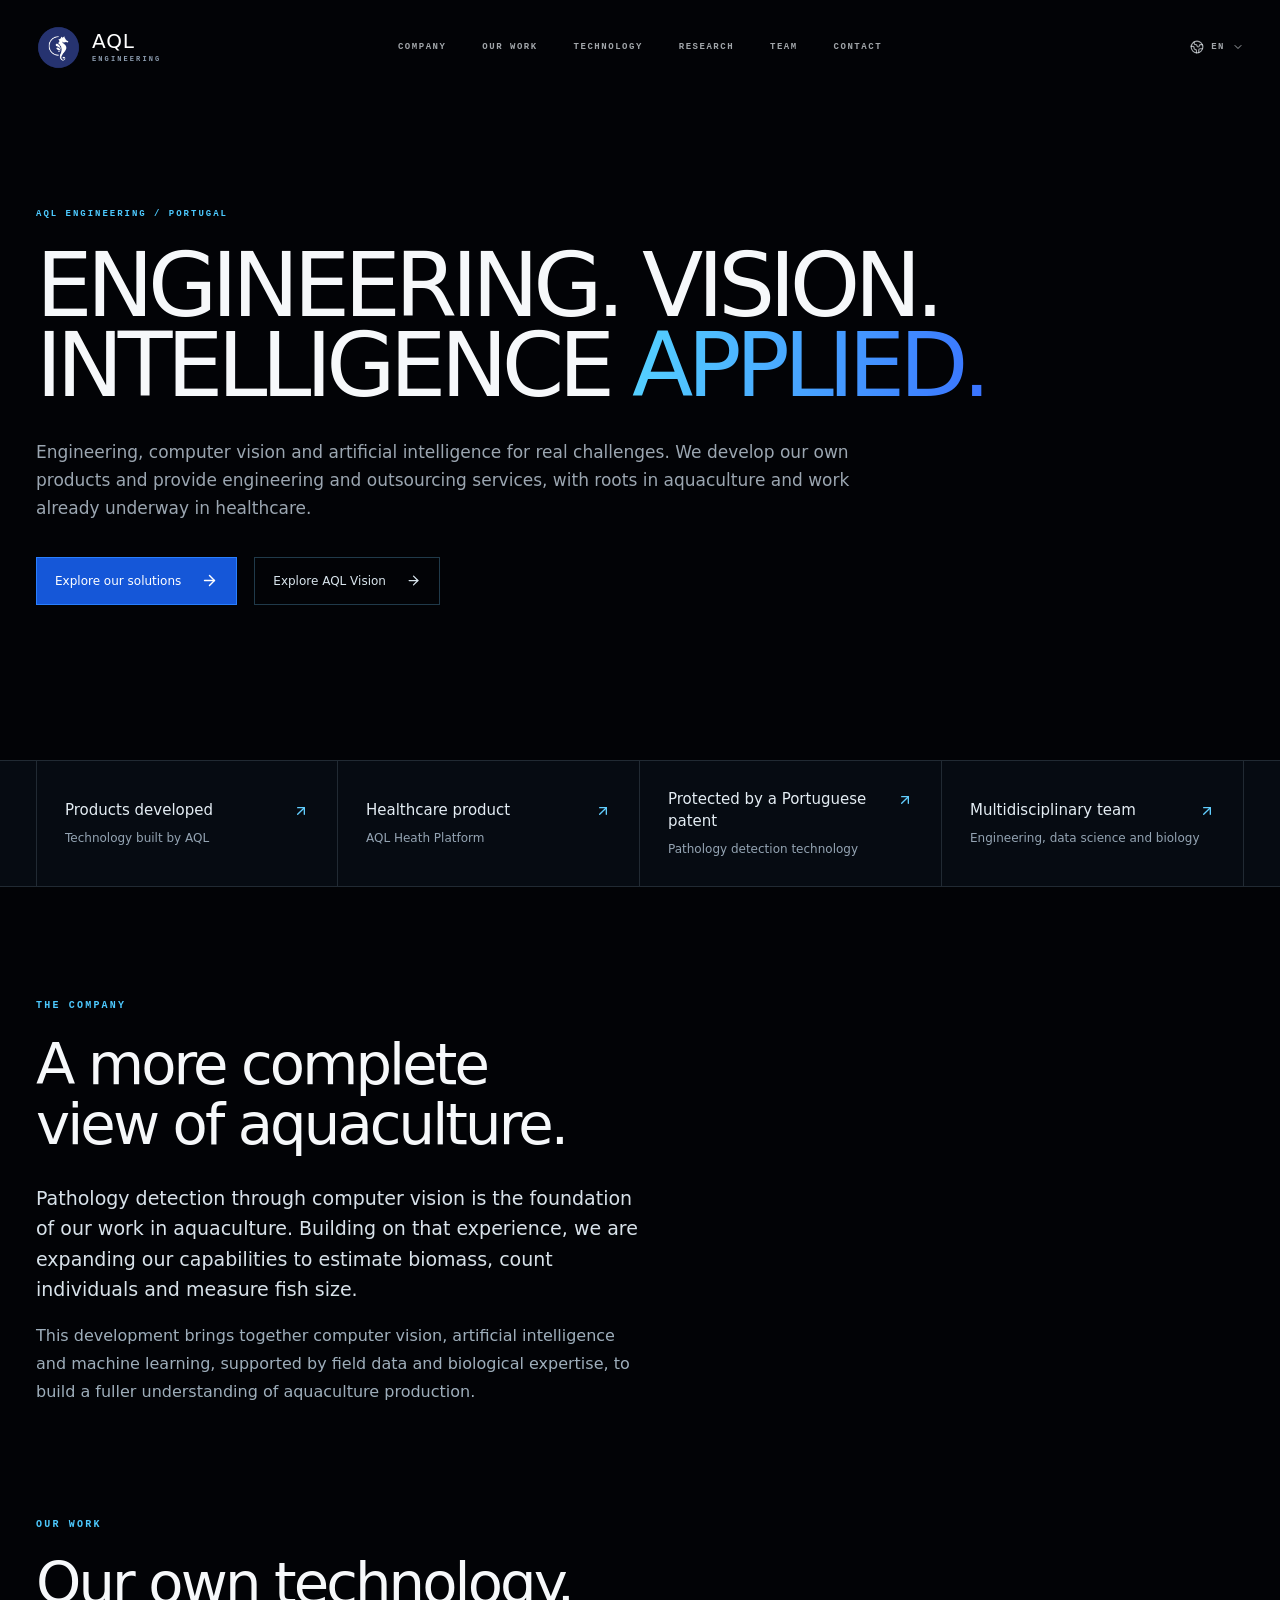
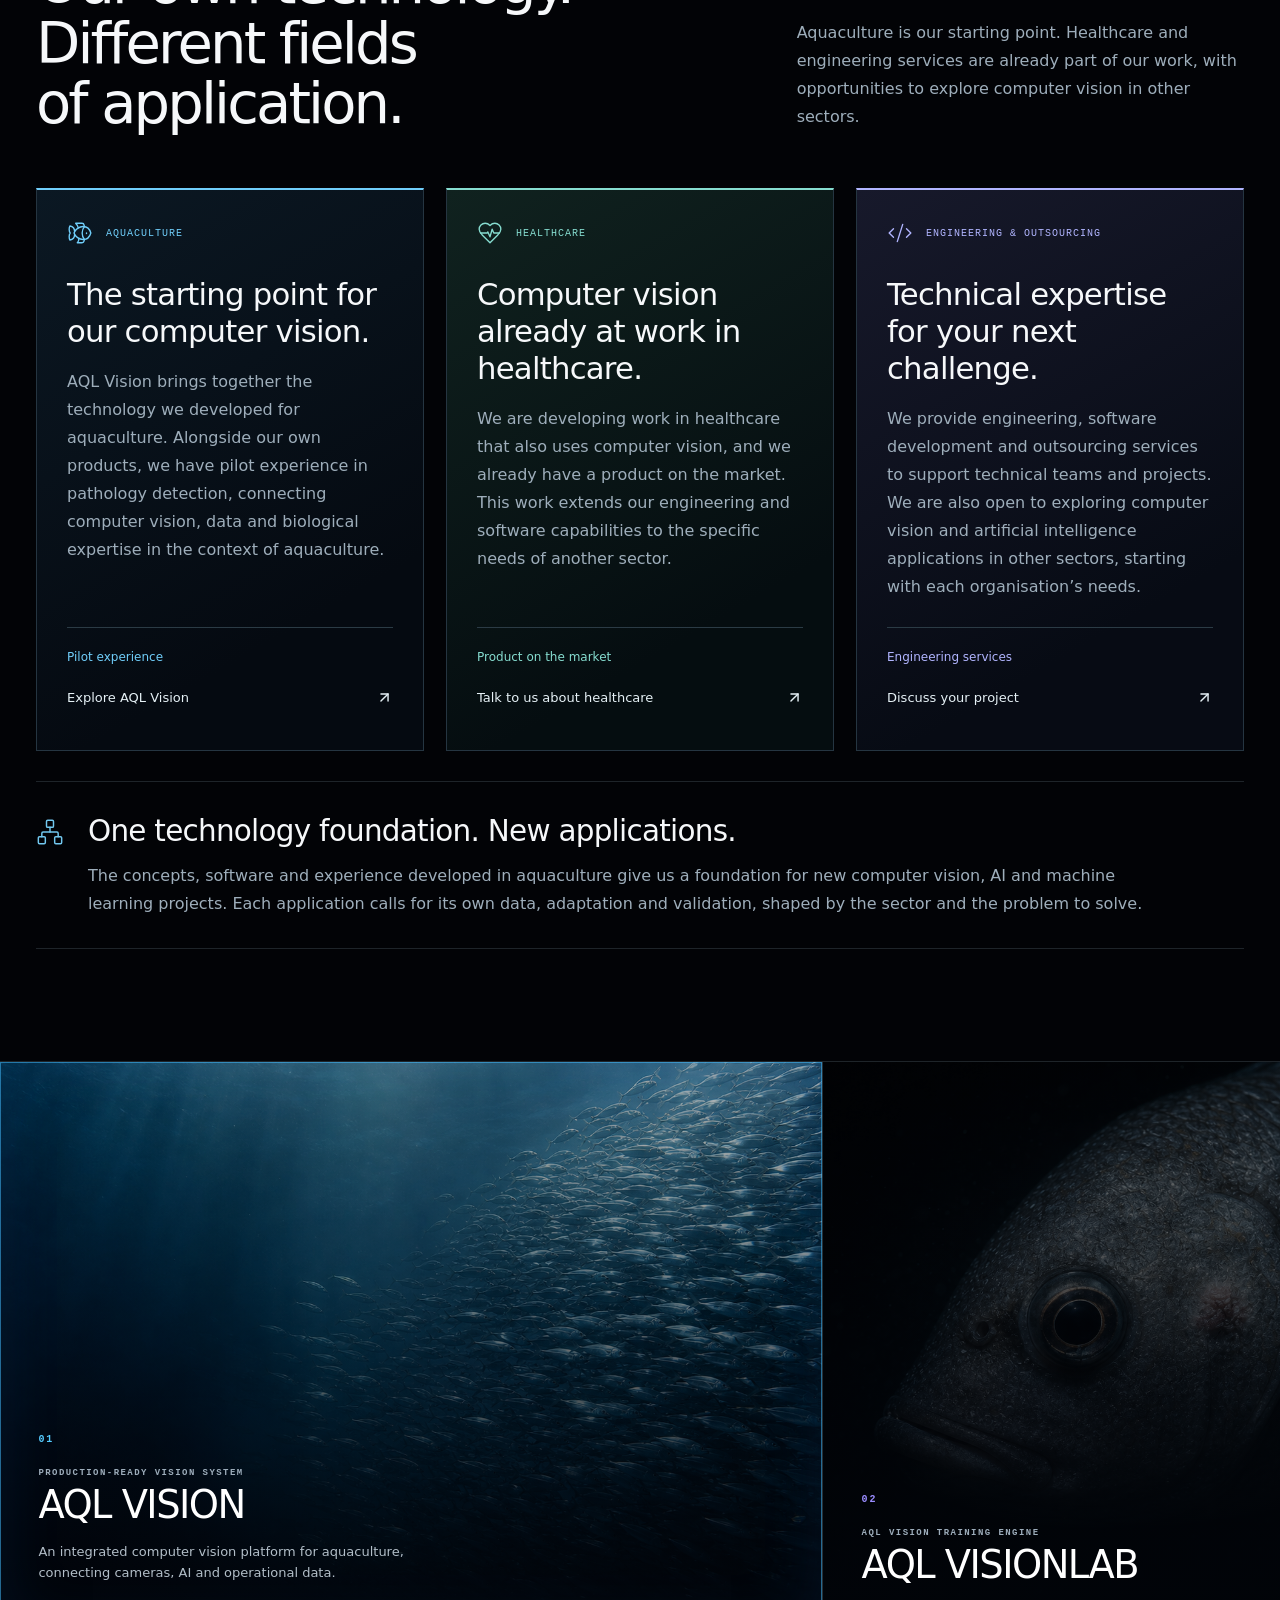
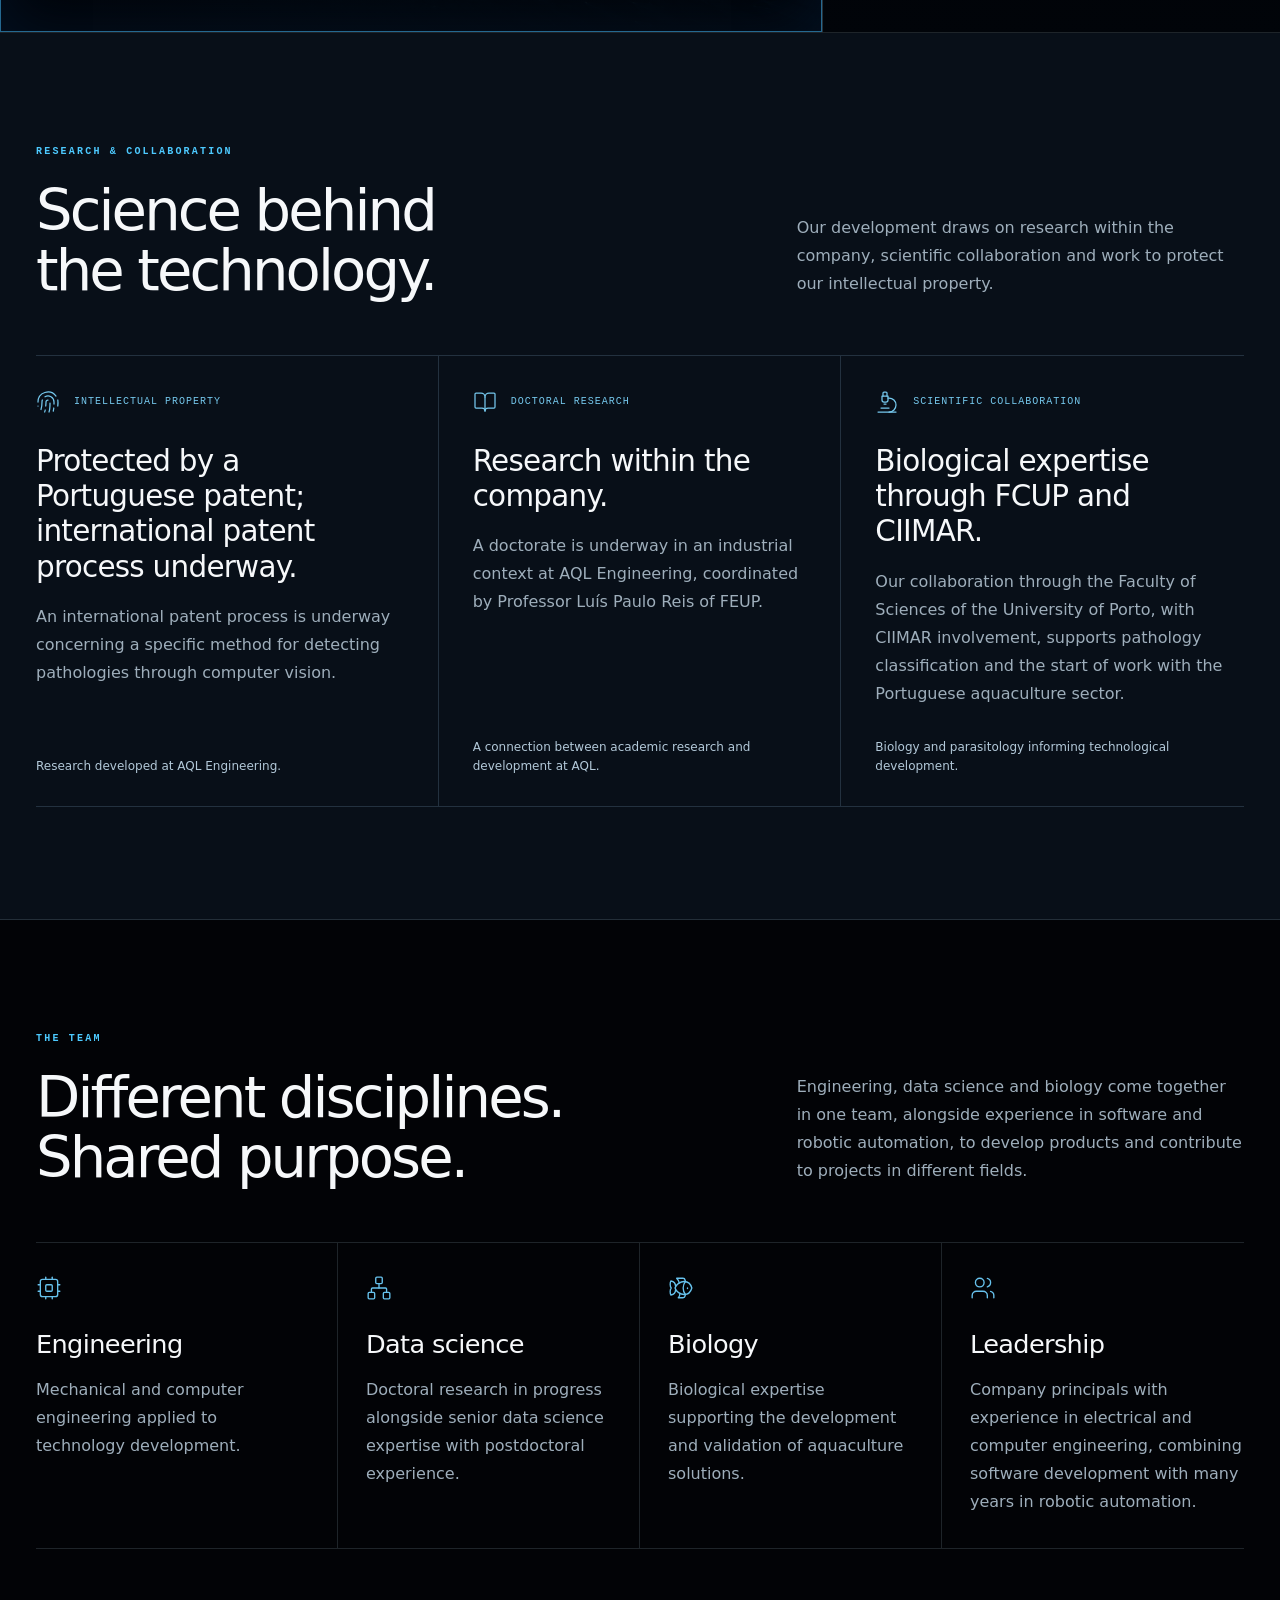
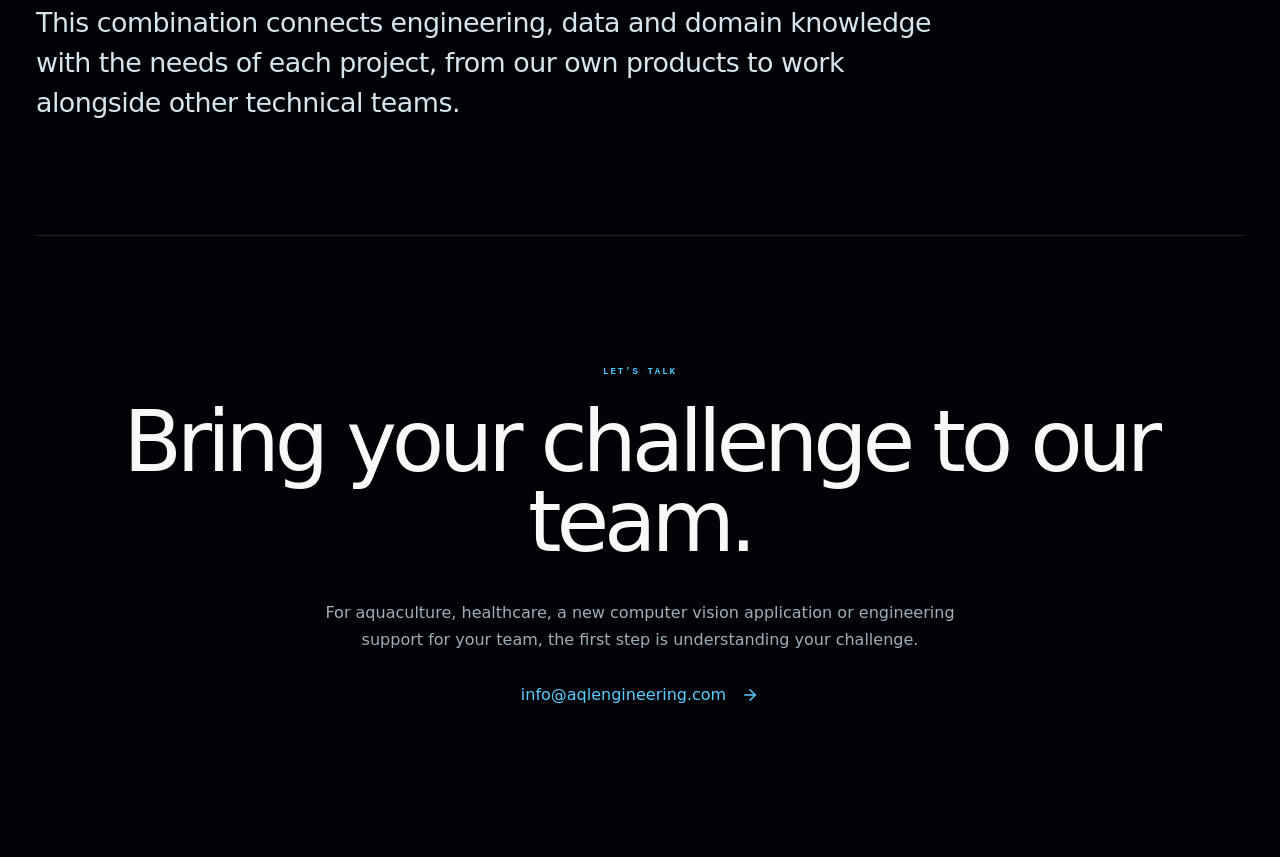
==== commit 47442fa1: "Refresh intellectual property translations" ====
--- a/index.html
+++ b/index.html
@@ -6,7 +6,7 @@
       <meta charset="UTF-8" />
       <meta name="viewport" content="width=device-width, initial-scale=1.0" />
       <title>AQL Engineering</title>
-      <script type="module" crossorigin src="/assets/index-CbgAPFxR.js?v=health-20261103"></script>
+      <script type="module" crossorigin src="/assets/index-CbgAPFxR.js?v=propriedade-20261103"></script>
       <link rel="stylesheet" crossorigin href="/assets/index-i1bbOYEB.css?v=health-20261103">
     </head>
 
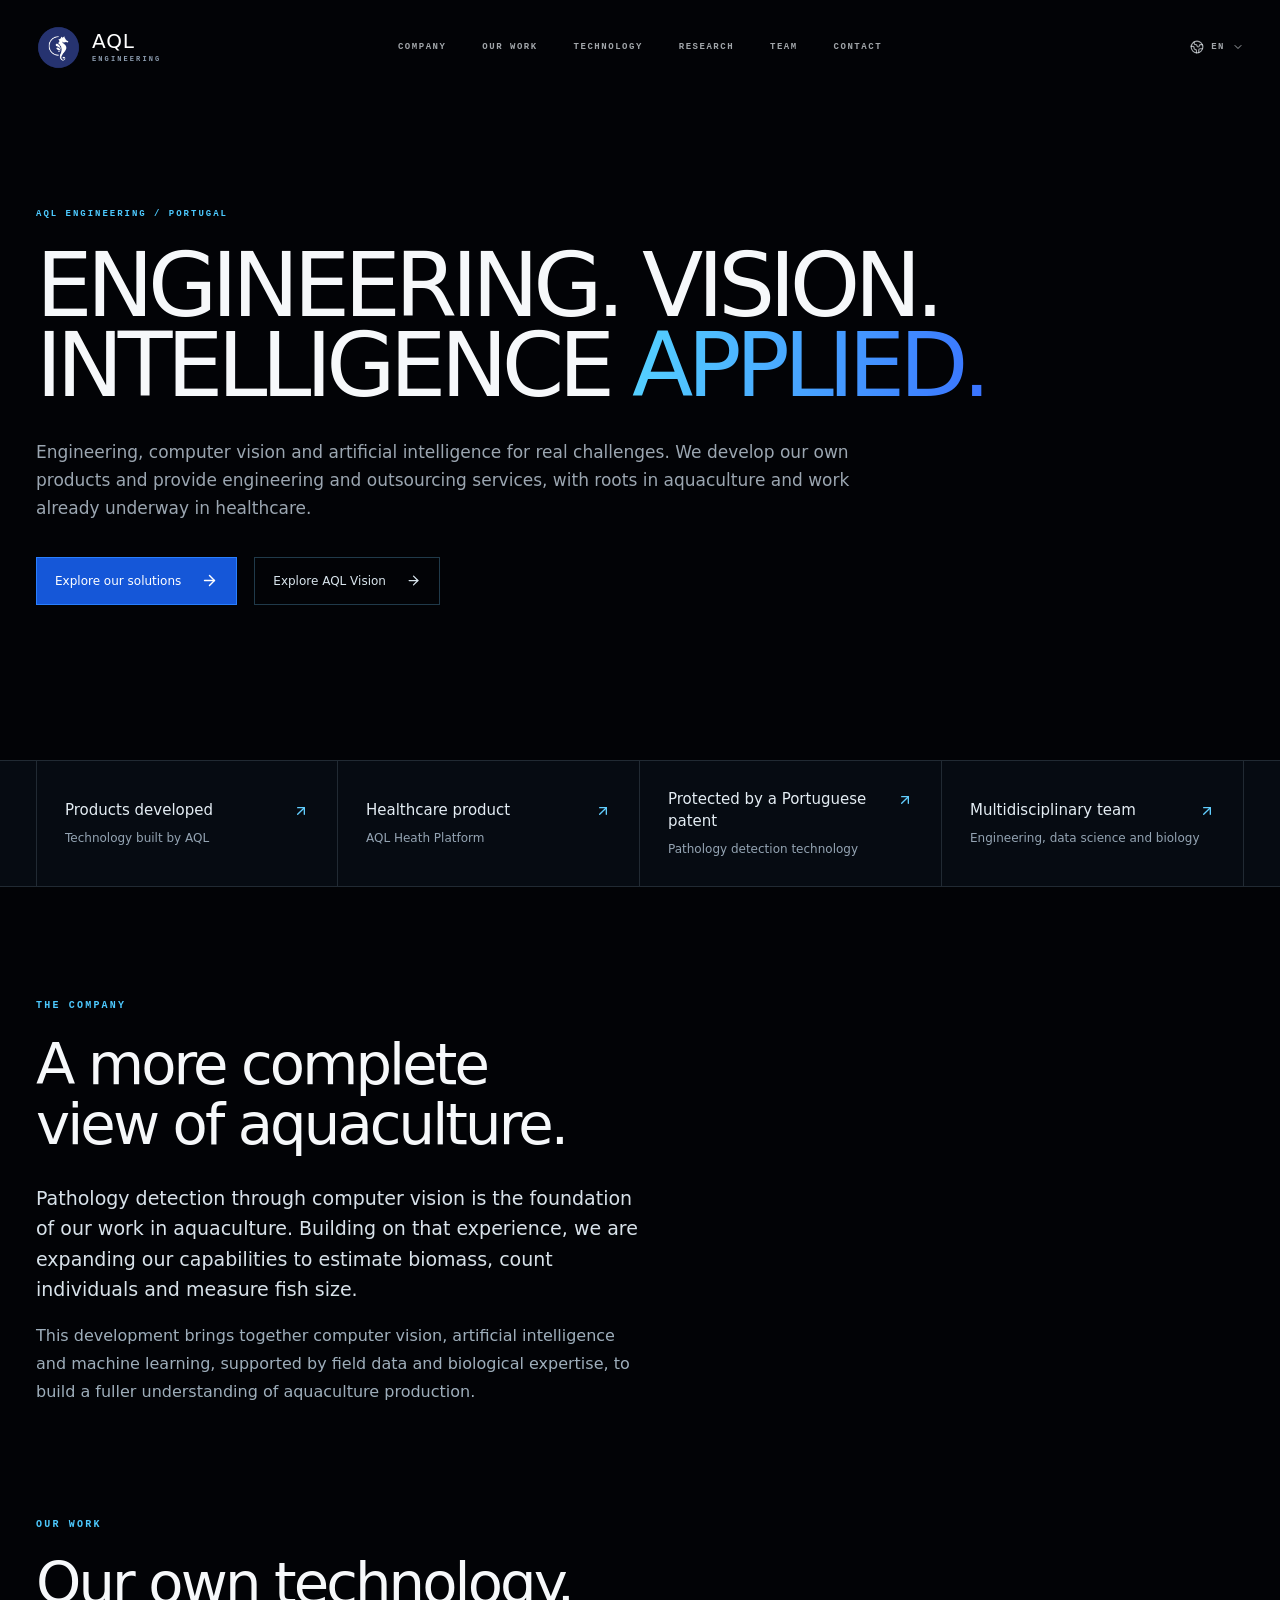
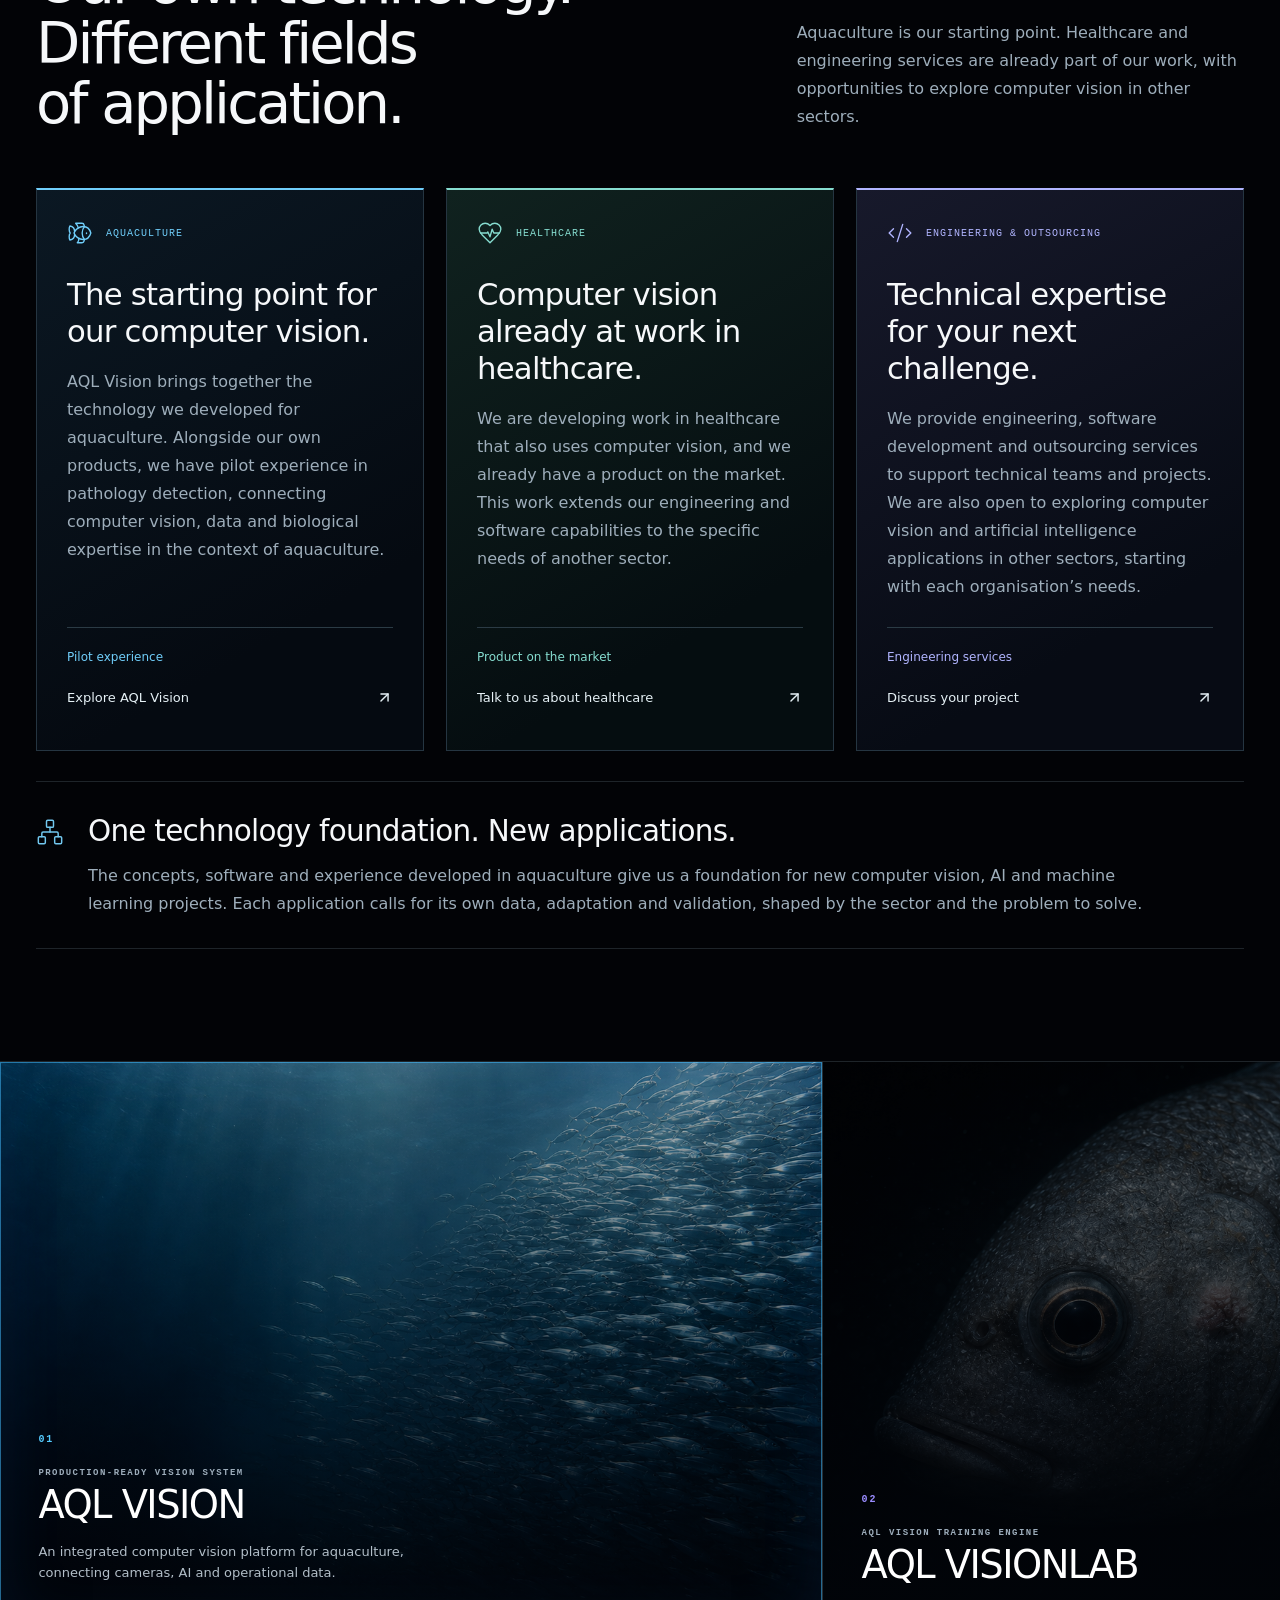
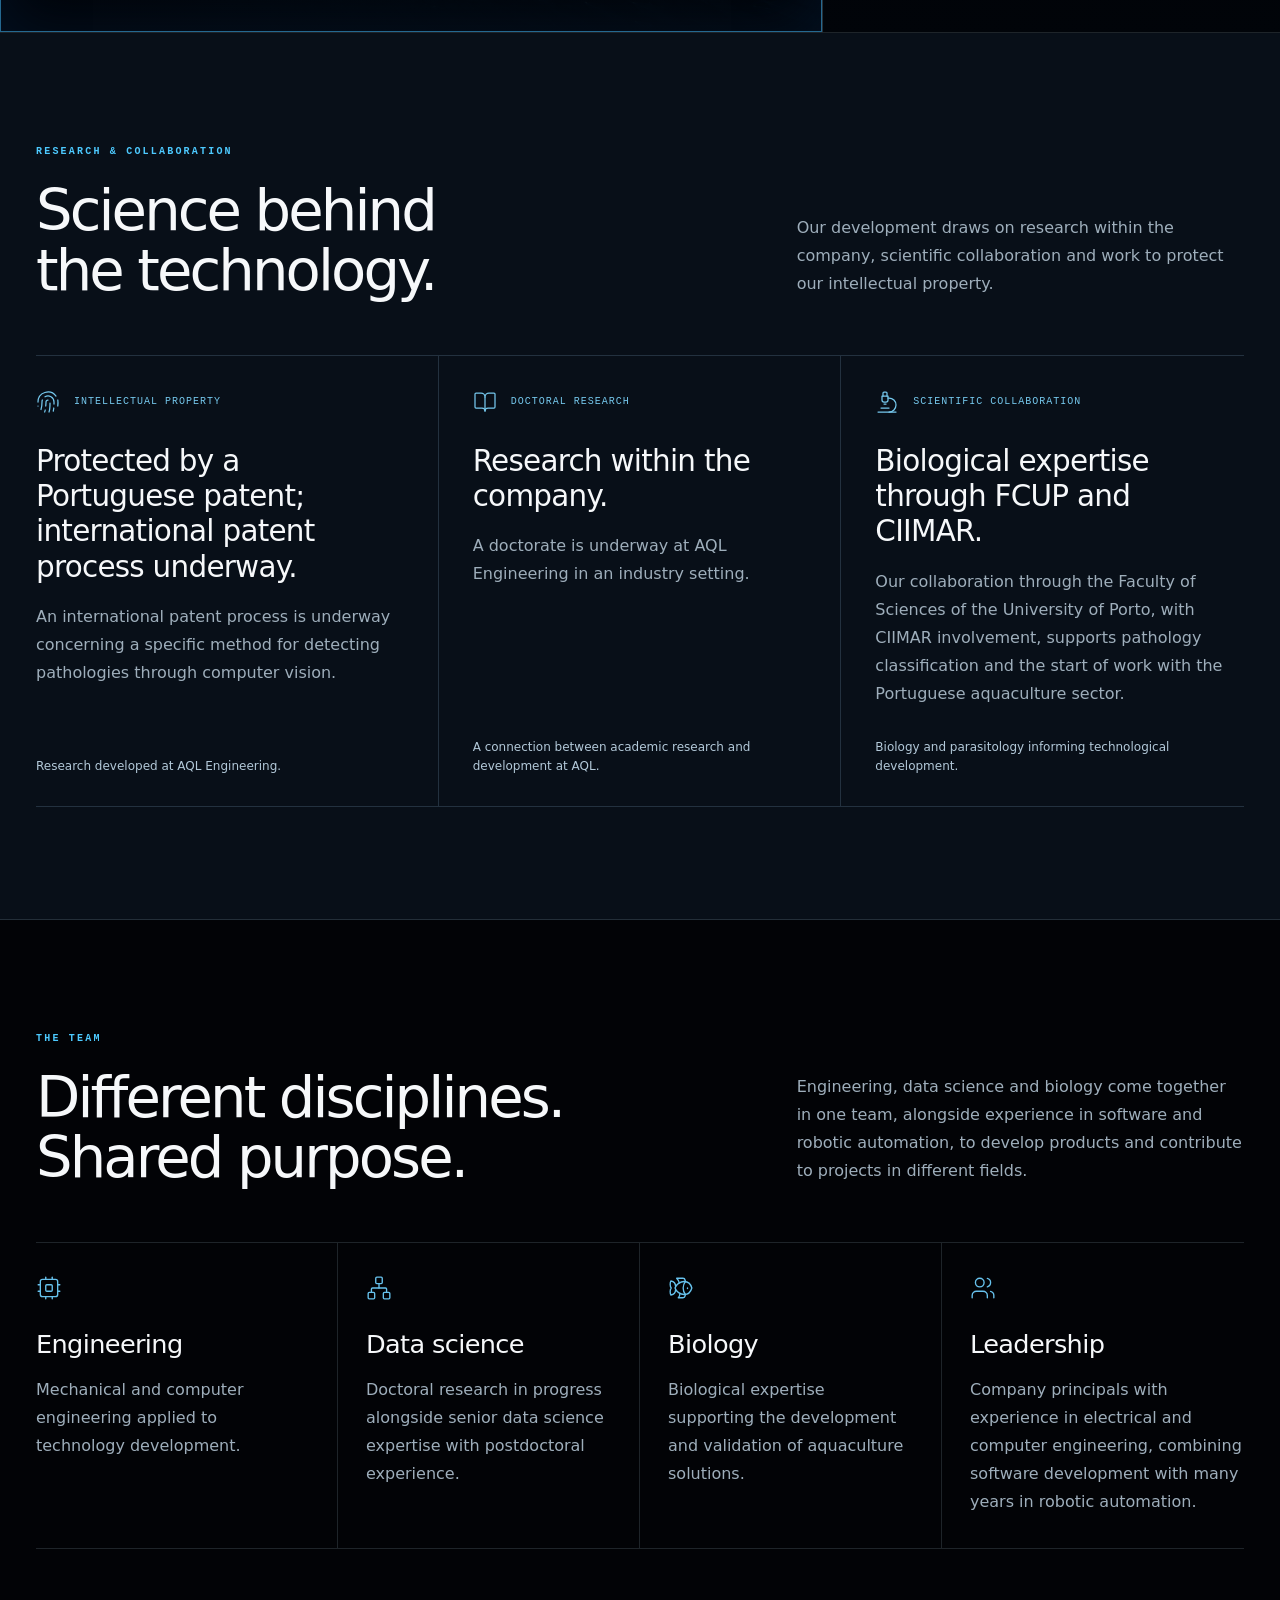
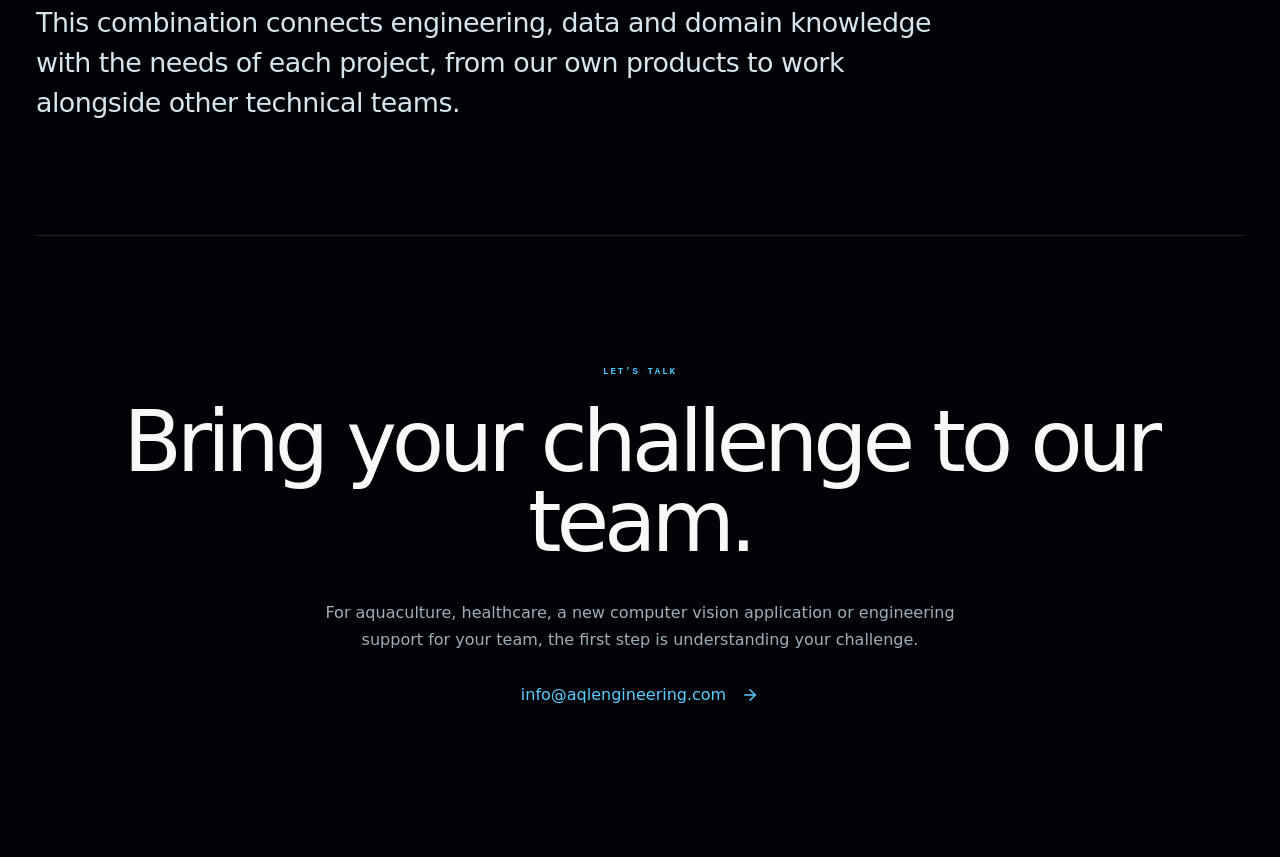
==== commit 97f99bf2: "Refresh doctoral research description" ====
--- a/index.html
+++ b/index.html
@@ -6,7 +6,7 @@
       <meta charset="UTF-8" />
       <meta name="viewport" content="width=device-width, initial-scale=1.0" />
       <title>AQL Engineering</title>
-      <script type="module" crossorigin src="/assets/index-CbgAPFxR.js?v=propriedade-20261103"></script>
+      <script type="module" crossorigin src="/assets/index-CbgAPFxR.js?v=doutoramento-20261103"></script>
       <link rel="stylesheet" crossorigin href="/assets/index-i1bbOYEB.css?v=health-20261103">
     </head>
 
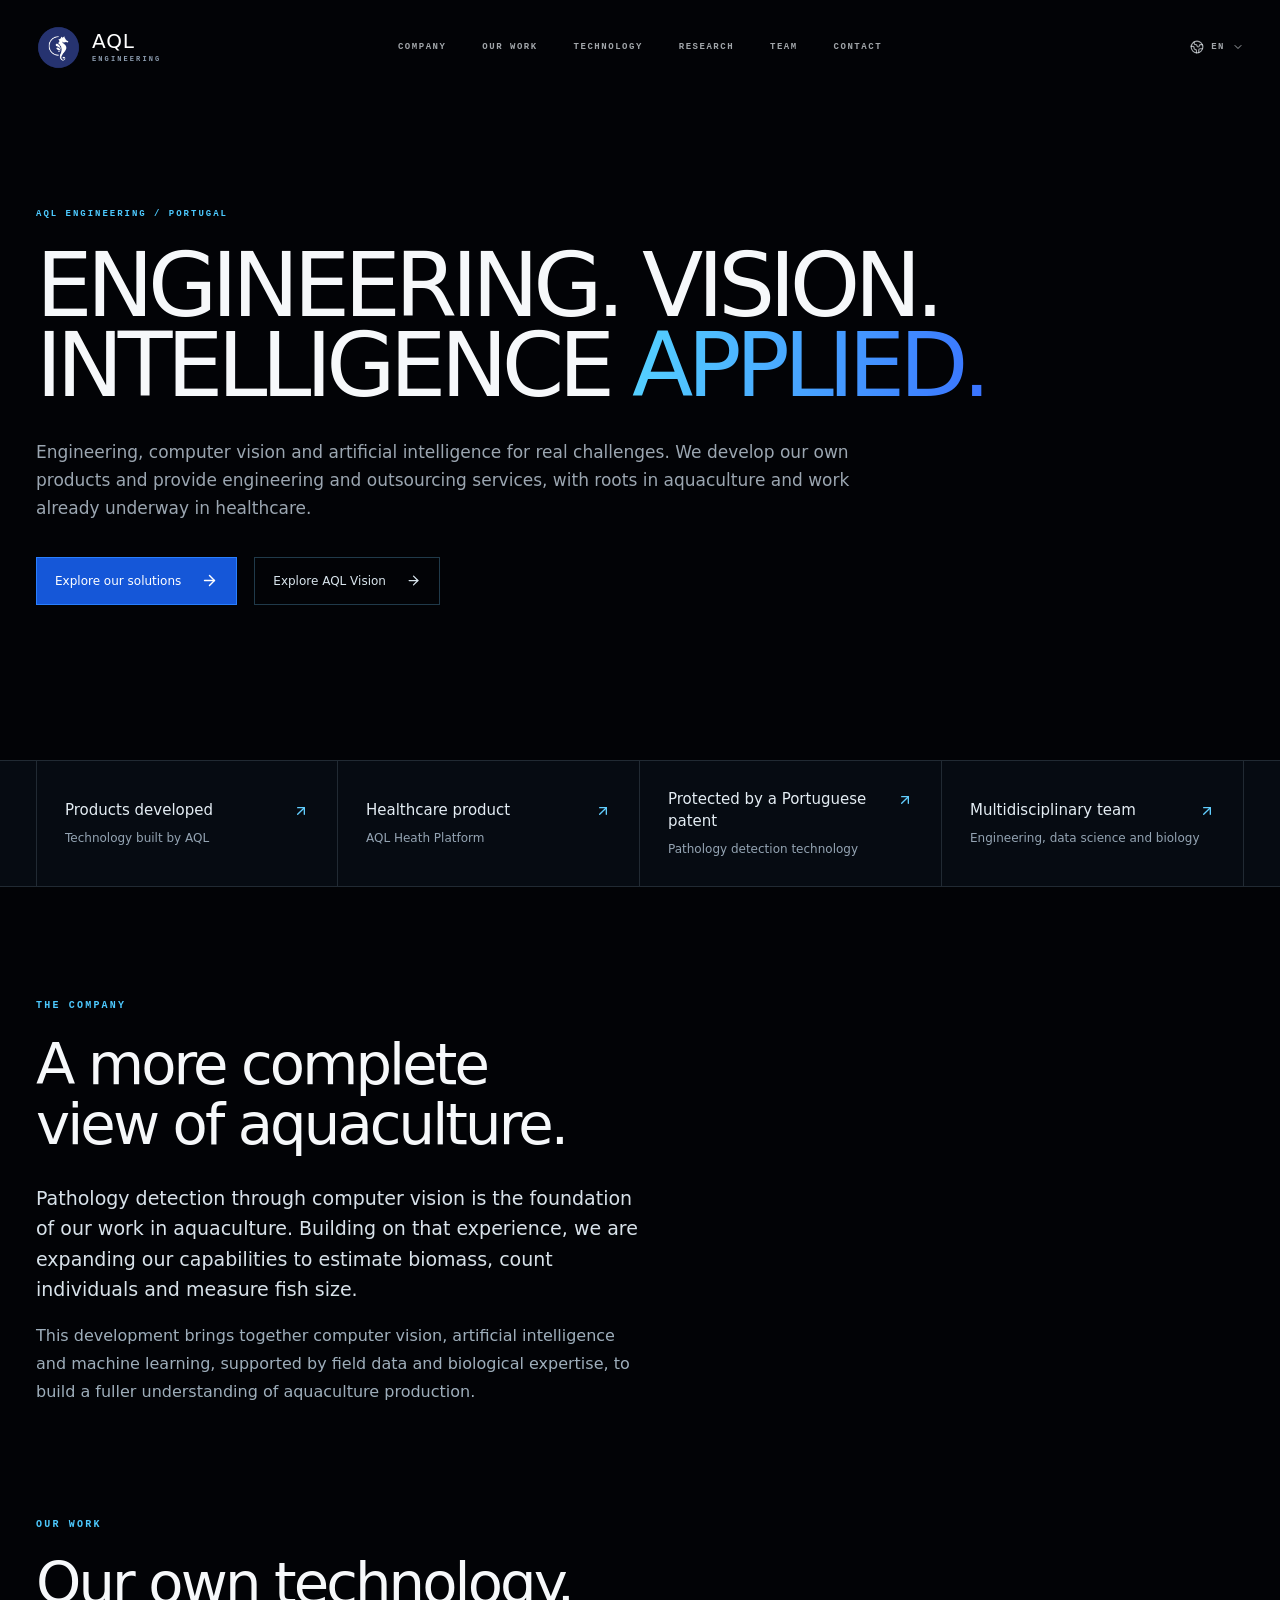
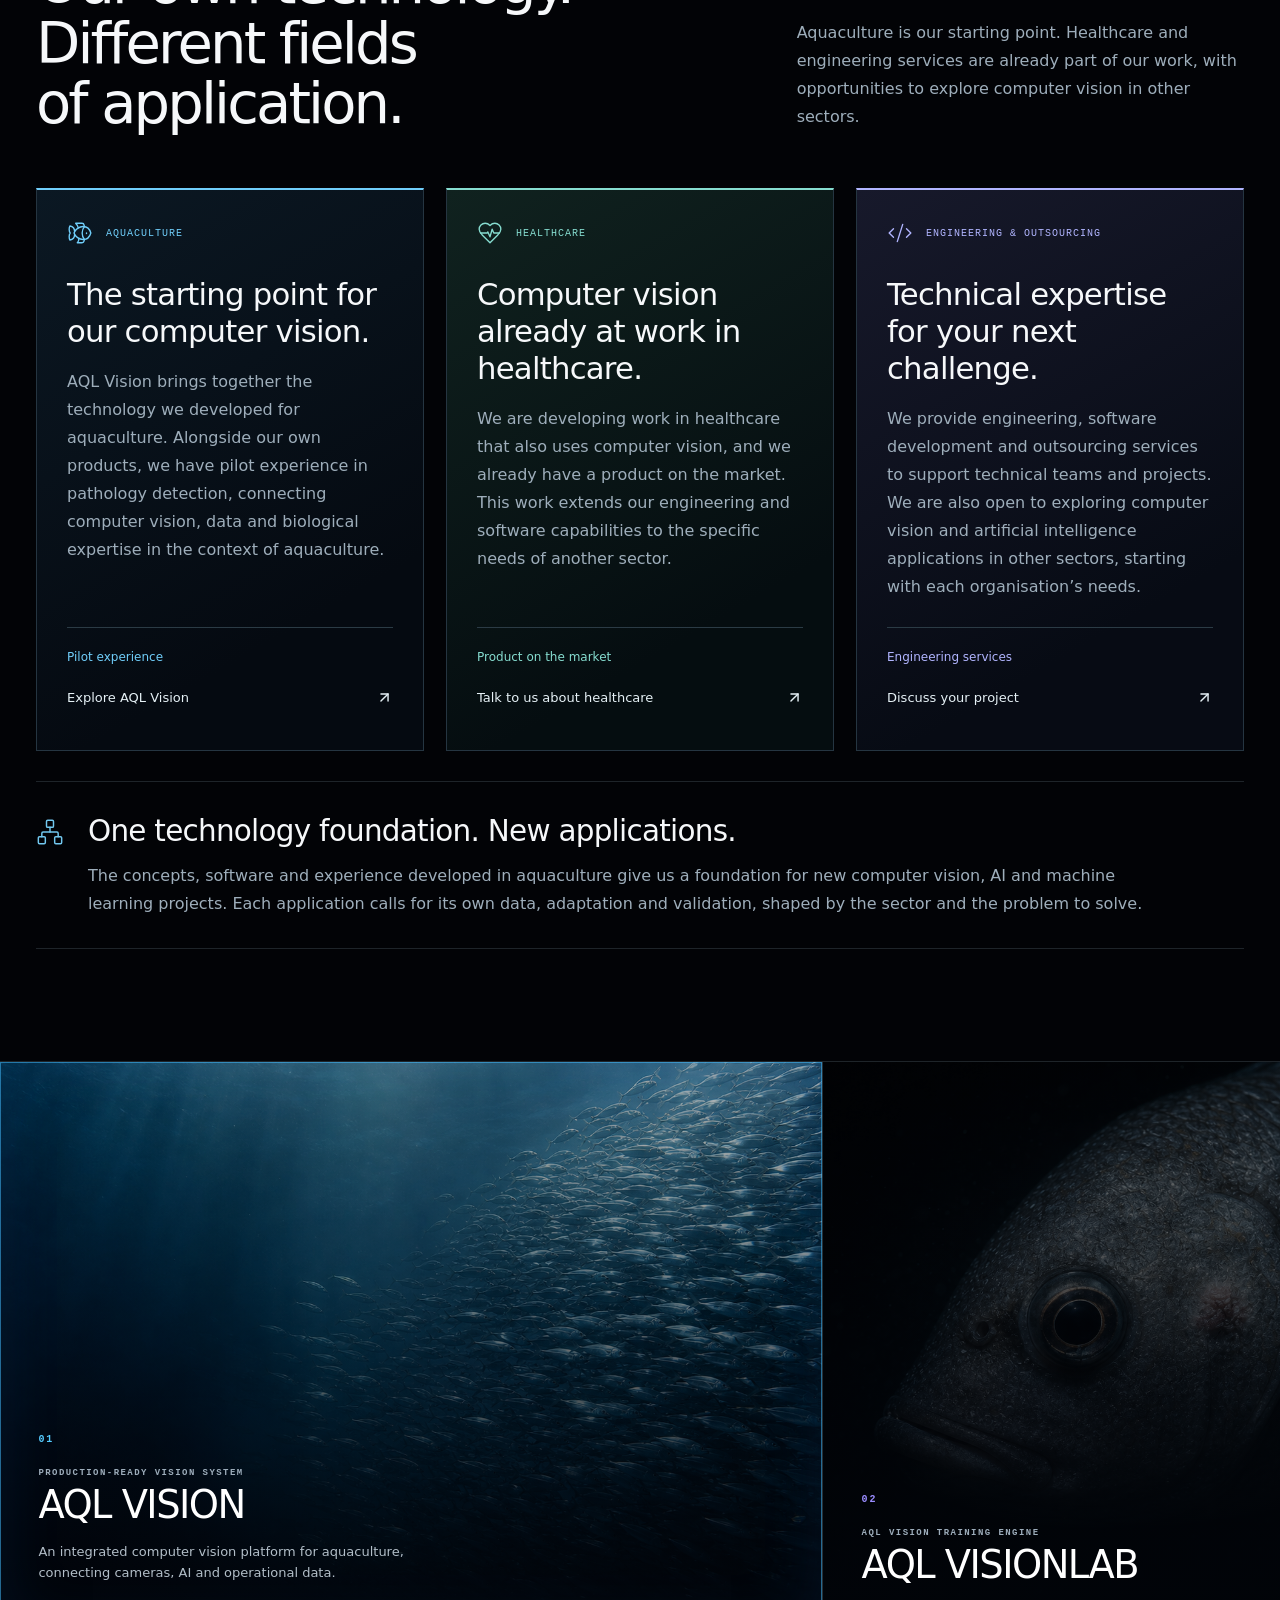
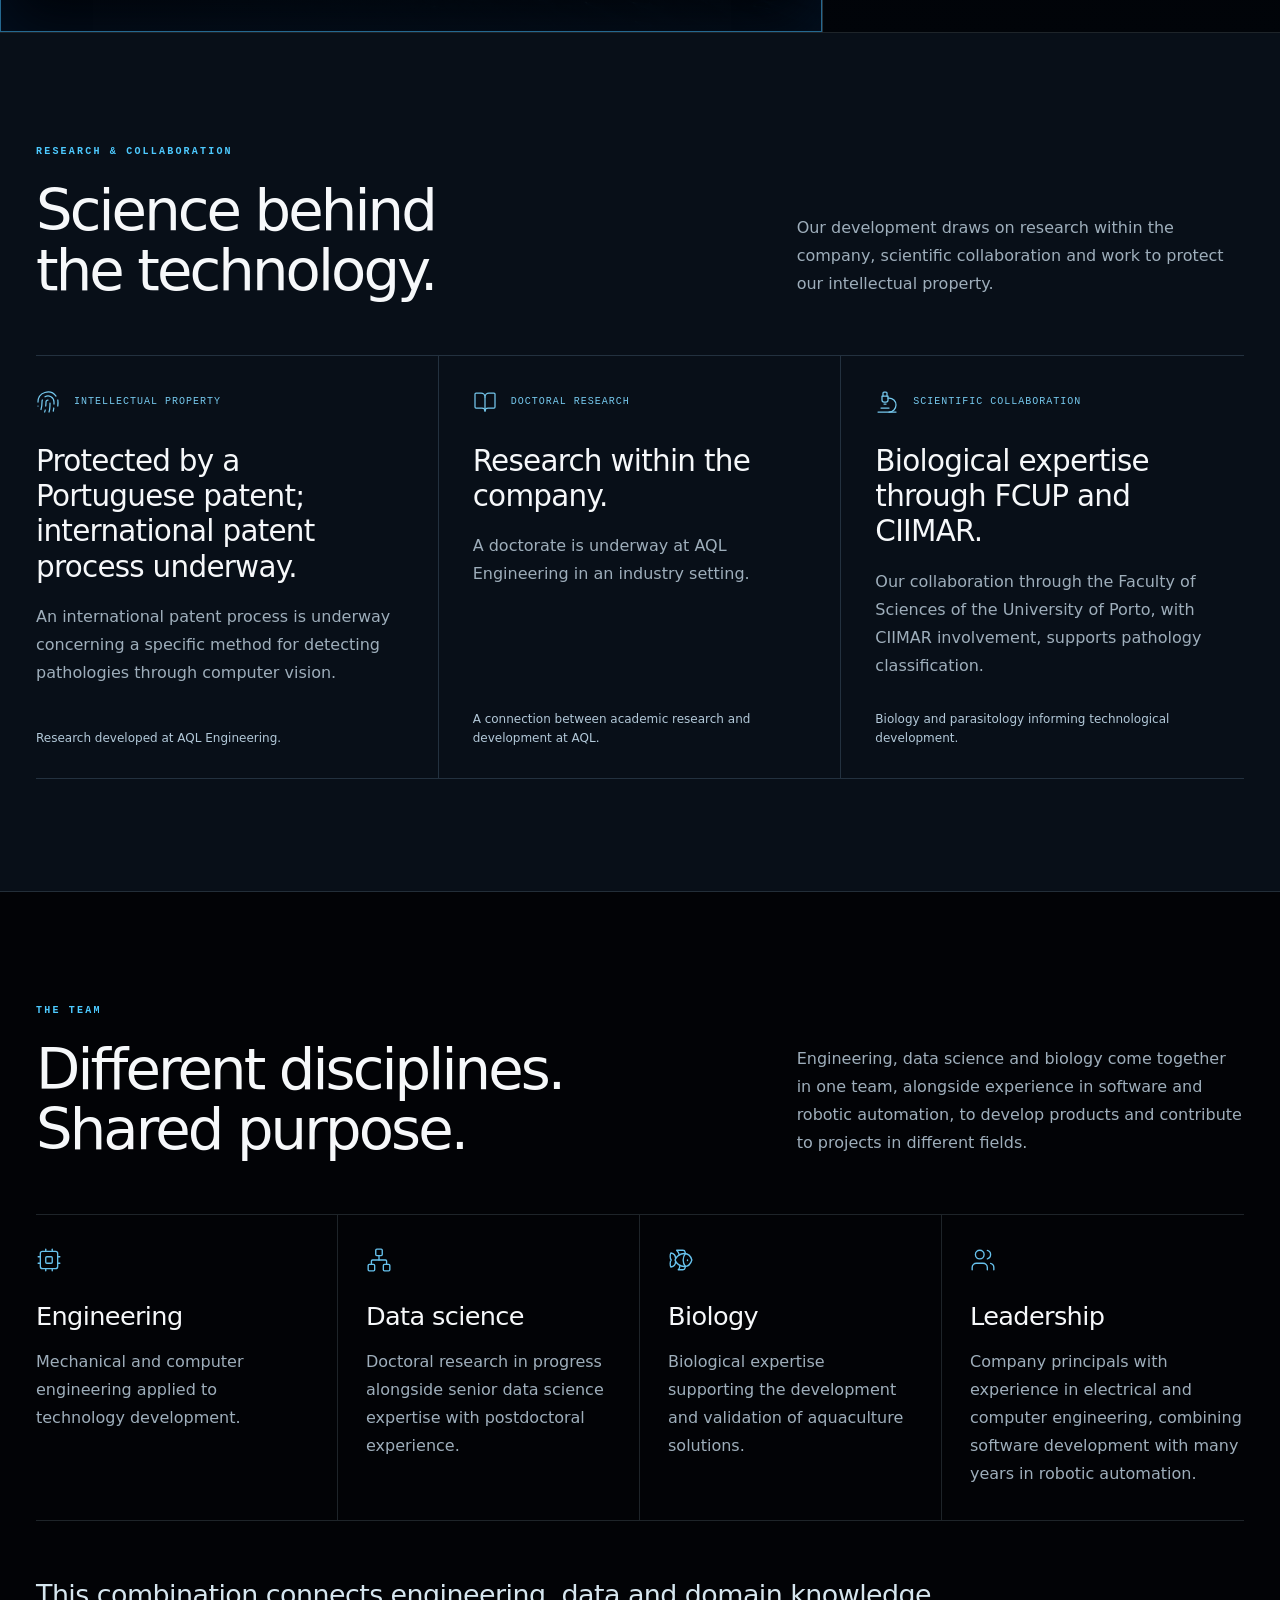
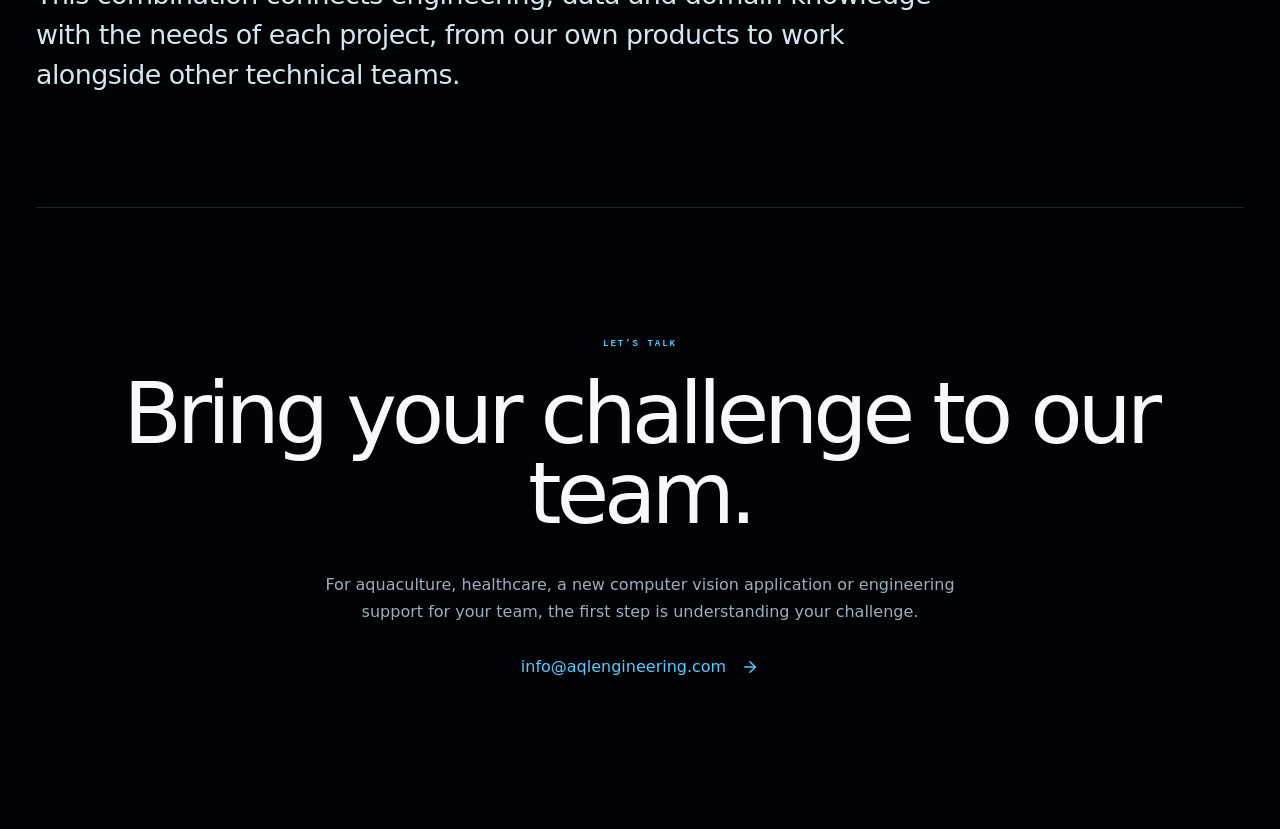
==== commit b9af4bf5: "Refresh scientific collaboration translations" ====
--- a/index.html
+++ b/index.html
@@ -6,7 +6,7 @@
       <meta charset="UTF-8" />
       <meta name="viewport" content="width=device-width, initial-scale=1.0" />
       <title>AQL Engineering</title>
-      <script type="module" crossorigin src="/assets/index-CbgAPFxR.js?v=doutoramento-20261103"></script>
+      <script type="module" crossorigin src="/assets/index-CbgAPFxR.js?v=colaboracao-20261103"></script>
       <link rel="stylesheet" crossorigin href="/assets/index-i1bbOYEB.css?v=health-20261103">
     </head>
 
